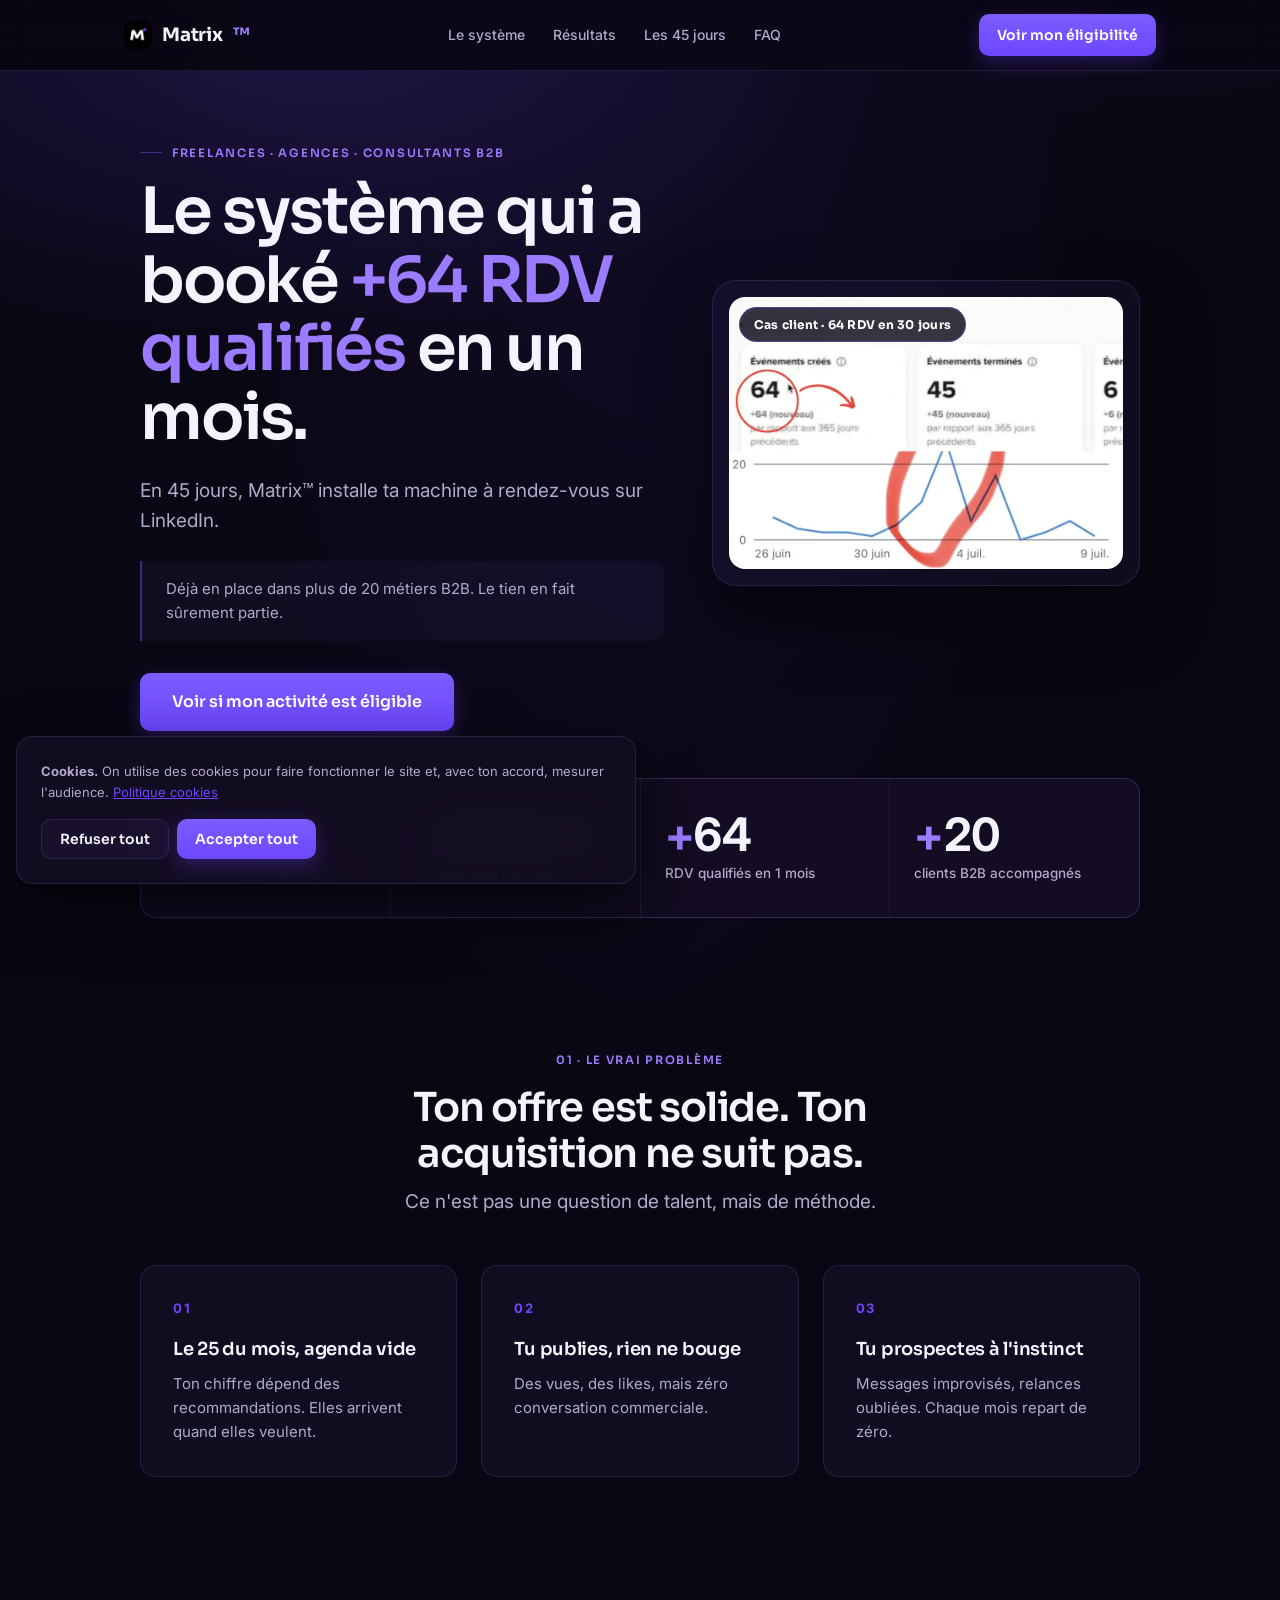
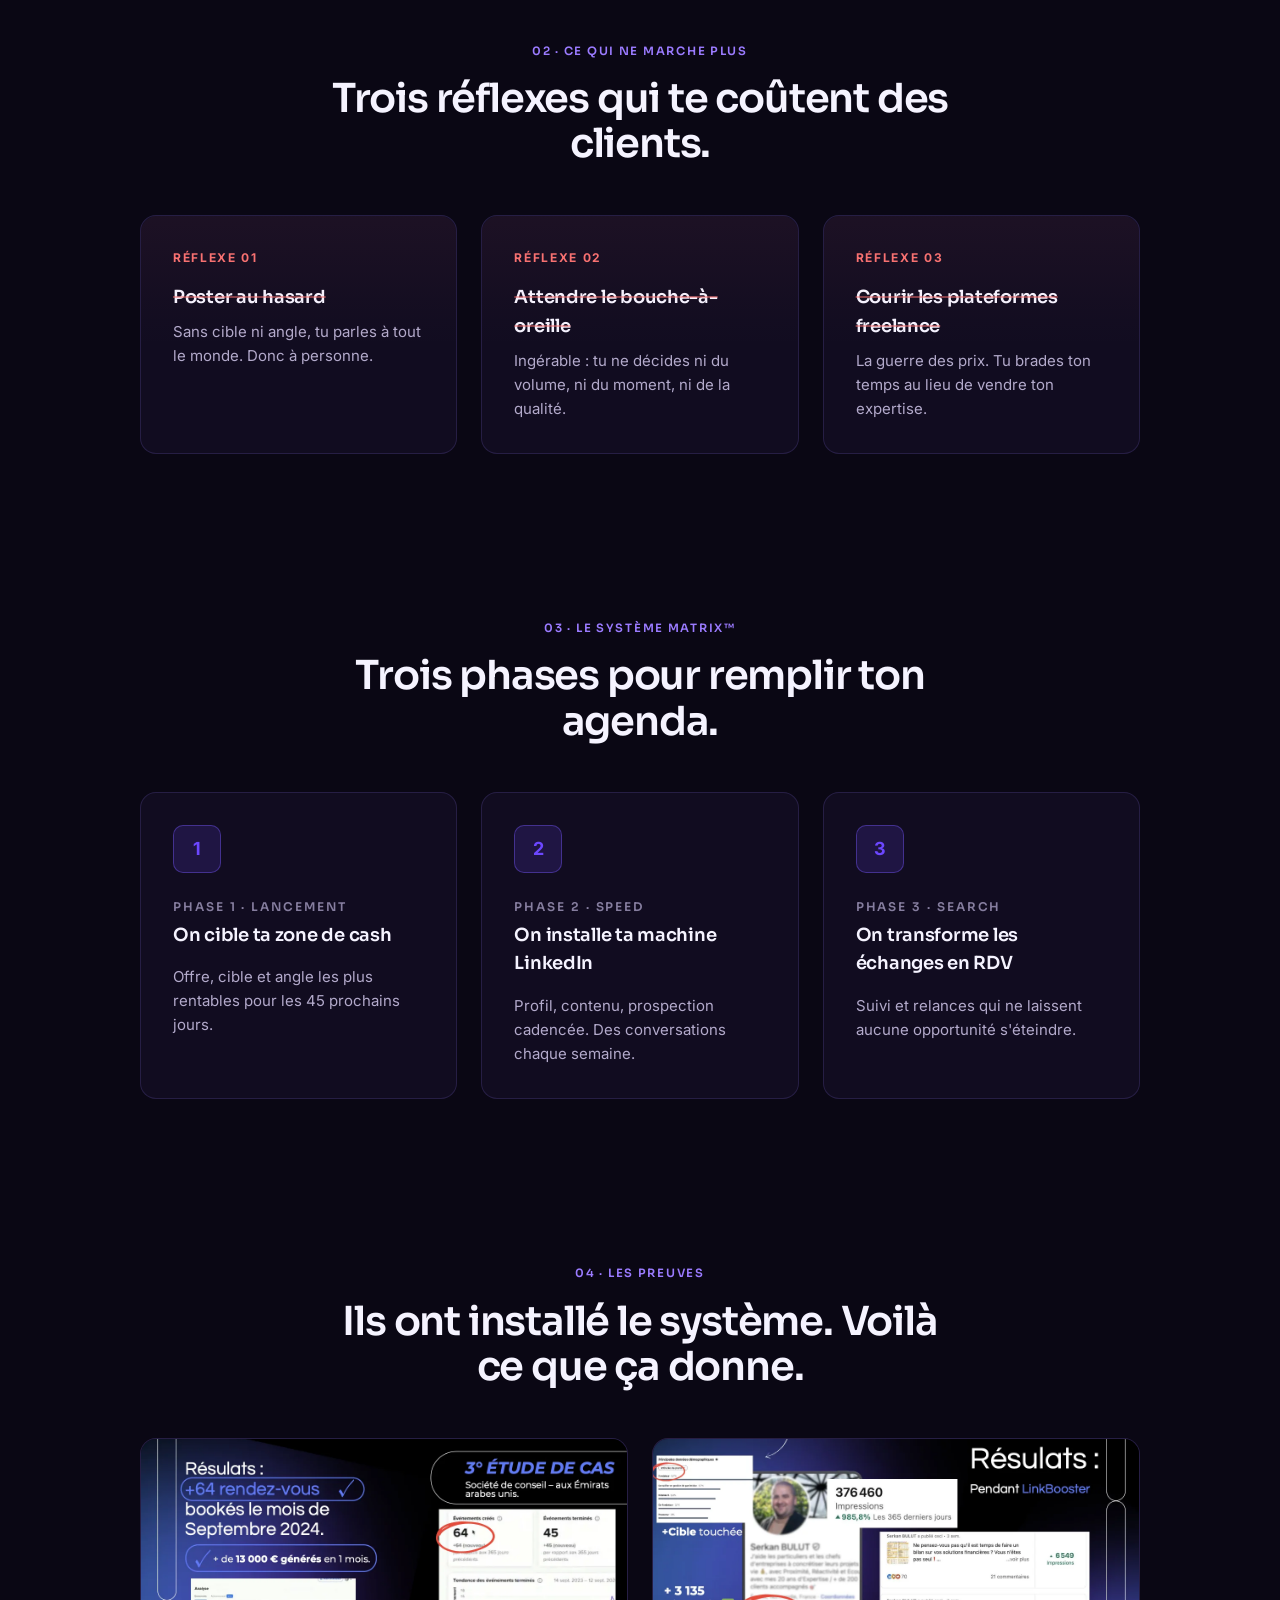
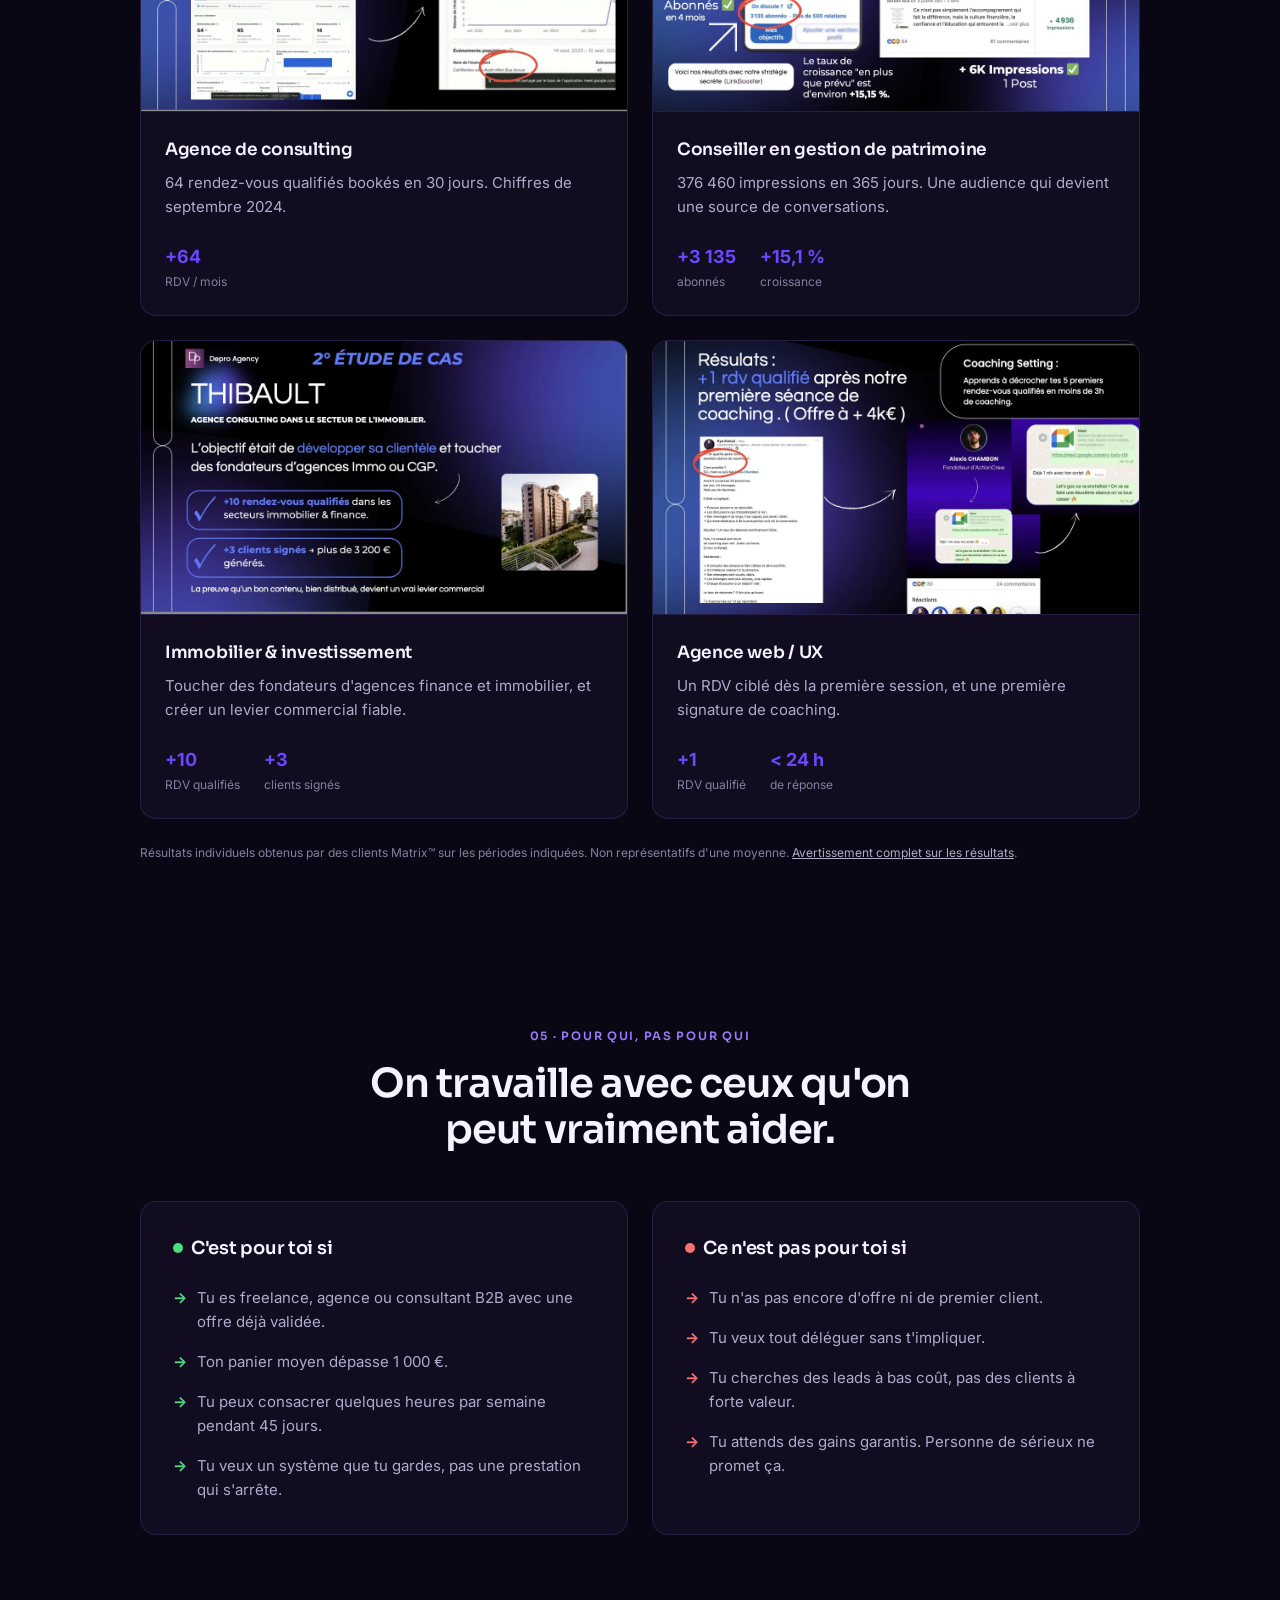
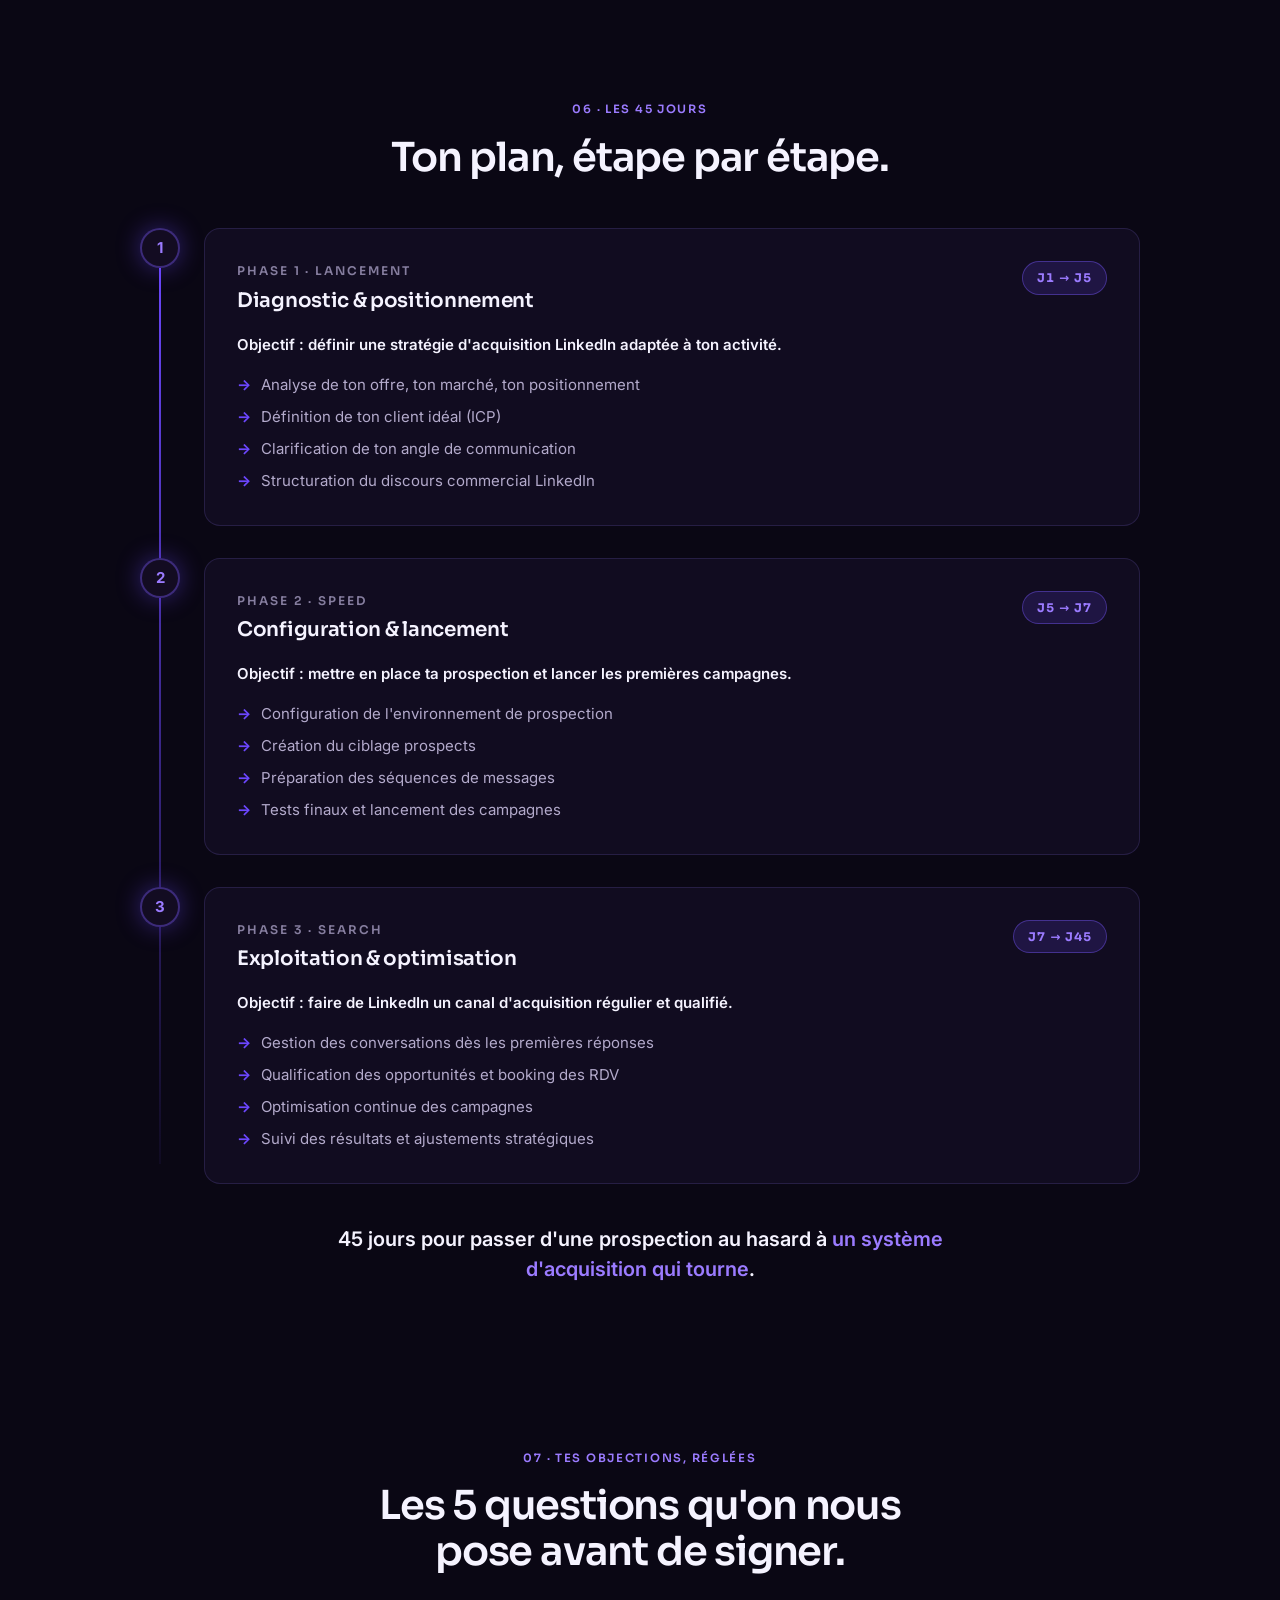
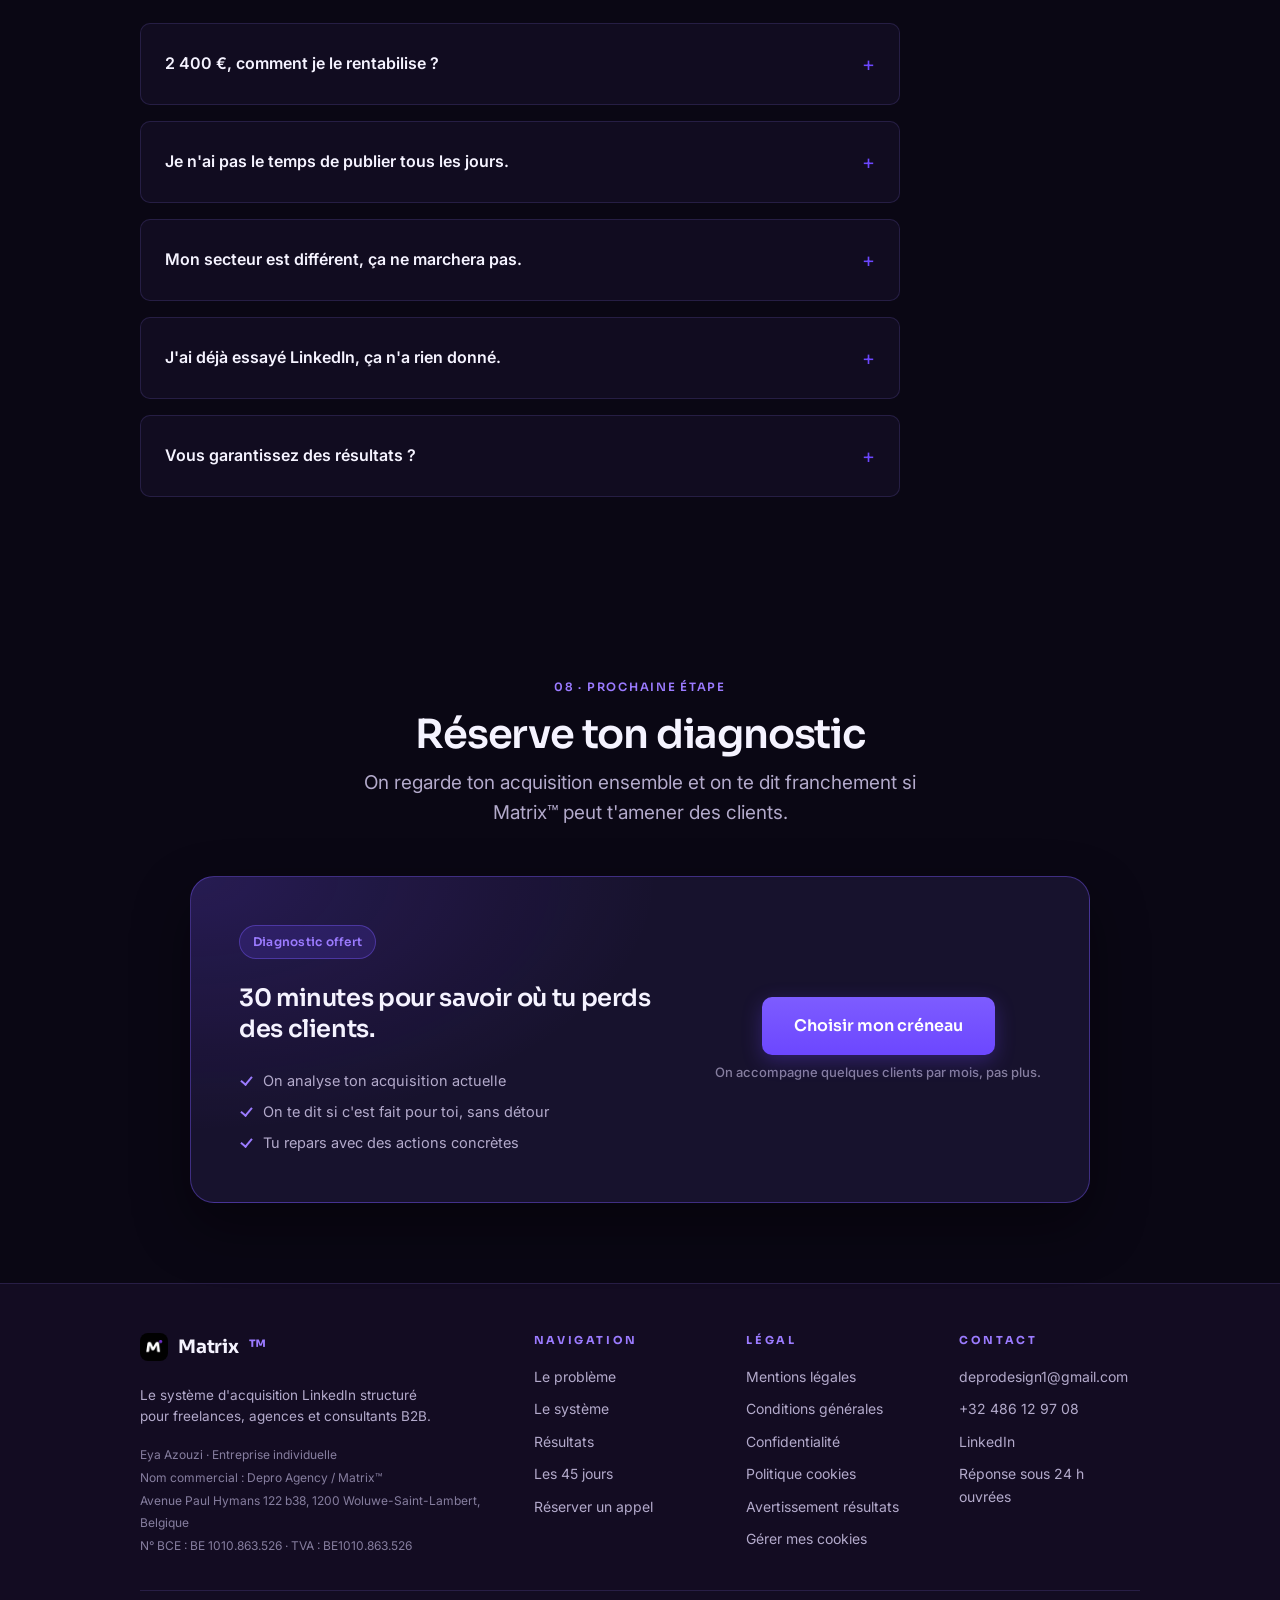
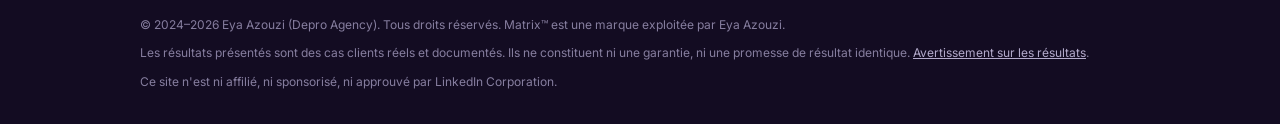
==== index.html @ 46d299d0 "Copy orientee prospect : moins de texte, ton humain, chiffres KPI agrandis - Nav : "Deroule" -> "Les" ====
<!DOCTYPE html>
<html lang="fr">
<head>
  <meta charset="UTF-8">
  <meta name="viewport" content="width=device-width, initial-scale=1.0">
  <title>Matrix™ | +64 RDV qualifiés en 1 mois via LinkedIn</title>
  <meta name="description" content="Matrix™ : le système d'acquisition LinkedIn pour freelances, agences et consultants B2B. 45 jours pour transformer ton expertise en RDV qualifiés, sans dépendre du bouche-à-oreille.">
  <meta name="robots" content="index, follow">
  <meta name="theme-color" content="#0a0714">
  <link rel="canonical" href="https://matrix-tm.vercel.app/">
  <link rel="icon" type="image/png" sizes="32x32" href="/assets/img/favicon-32.png">
  <link rel="icon" type="image/png" sizes="512x512" href="/assets/img/favicon-512.png">
  <link rel="apple-touch-icon" href="/assets/img/apple-touch-icon.png">
  <link rel="preconnect" href="https://fonts.googleapis.com">
  <link rel="preconnect" href="https://fonts.gstatic.com" crossorigin>
  <link rel="preload" as="style" href="https://fonts.googleapis.com/css2?family=Sora:wght@500;600;700&family=Inter:wght@400;500;600&display=swap">
  <link rel="stylesheet" href="https://fonts.googleapis.com/css2?family=Sora:wght@500;600;700&family=Inter:wght@400;500;600&display=swap" media="print" onload="this.media='all'">
  <noscript><link rel="stylesheet" href="https://fonts.googleapis.com/css2?family=Sora:wght@500;600;700&family=Inter:wght@400;500;600&display=swap"></noscript>
  <link rel="preconnect" href="https://app.iclosed.io" crossorigin>
  <link rel="preload" as="image" href="/assets/img/riseup.webp" fetchpriority="high">
  <!-- Open Graph -->
  <meta property="og:type" content="website">
  <meta property="og:site_name" content="Matrix™">
  <meta property="og:locale" content="fr_FR">
  <meta property="og:title" content="Matrix™ | +64 RDV qualifiés en 1 mois via LinkedIn">
  <meta property="og:description" content="Le système d'acquisition LinkedIn structuré pour freelances, agences et consultants B2B. 45 jours.">
  <meta property="og:url" content="https://matrix-tm.vercel.app/">
  <meta property="og:image" content="https://matrix-tm.vercel.app/assets/img/og-image.png">
  <meta property="og:image:width" content="1200">
  <meta property="og:image:height" content="630">
  <meta name="twitter:card" content="summary_large_image">
  <meta name="twitter:title" content="Matrix™ | +64 RDV qualifiés en 1 mois via LinkedIn">
  <meta name="twitter:description" content="Le système d'acquisition LinkedIn structuré pour freelances, agences et consultants B2B.">
  <meta name="twitter:image" content="https://matrix-tm.vercel.app/assets/img/og-image.png">
  <script type="application/ld+json">
  {
    "@context": "https://schema.org",
    "@type": "ProfessionalService",
    "name": "Matrix™",
    "description": "Système d'acquisition LinkedIn structuré pour freelances, agences et consultants B2B.",
    "url": "https://matrix-tm.vercel.app/",
    "email": "deprodesign1@gmail.com",
    "telephone": "+32486129708",
    "founder": { "@type": "Person", "name": "Eya Azouzi" },
    "address": {
      "@type": "PostalAddress",
      "streetAddress": "Avenue Paul Hymans 122 b38",
      "postalCode": "1200",
      "addressLocality": "Woluwe-Saint-Lambert",
      "addressCountry": "BE"
    },
    "vatID": "BE1010.863.526",
    "areaServed": "Europe",
    "sameAs": ["https://www.linkedin.com/in/dpagency-be/"]
  }
  </script>
  <link rel="stylesheet" href="/assets/css/main.css?v=5">
</head>
<body>
  <a class="skip-link" href="#main">Aller au contenu</a>

  <header class="site-header">
    <div class="header-inner">
      <a class="brand" href="#" aria-label="Matrix, retour en haut">
        <img src="/assets/img/matrix-logo.webp" alt="" width="26" height="26" decoding="async">
        Matrix<span>™</span>
      </a>
      <nav class="header-nav" aria-label="Navigation principale">
        <a href="#systeme">Le système</a>
        <a href="#preuves">Résultats</a>
        <a href="#timeline">Les 45 jours</a>
        <a href="#faq">FAQ</a>
      </nav>
      <div class="header-actions">
        <a class="btn btn-primary btn-sm header-cta js-book" href="https://app.iclosed.io/e/matrix/matrix" rel="noopener">Voir mon éligibilité</a>
        <button class="nav-toggle" id="nav-toggle" aria-label="Ouvrir le menu" aria-expanded="false" aria-controls="mobile-nav">
          <span></span><span></span><span></span>
        </button>
      </div>
    </div>
    <div class="scroll-progress"><span id="scroll-progress"></span></div>
    <nav class="mobile-nav" id="mobile-nav" aria-label="Navigation mobile">
      <a href="#systeme">Le système</a>
      <a href="#preuves">Résultats</a>
      <a href="#timeline">Les 45 jours</a>
      <a href="#faq">FAQ</a>
      <a class="btn btn-primary js-book" href="https://app.iclosed.io/e/matrix/matrix" rel="noopener">Voir si mon activité est éligible</a>
    </nav>
  </header>

  <main id="main">

    <!-- HERO -->
    <section class="hero" aria-label="Présentation">
      <div class="container">
        <div class="hero-grid">
          <div class="hero-copy">
            <span class="eyebrow">Freelances · Agences · Consultants B2B</span>
            <h1>Le système qui a booké <em>+64 RDV qualifiés</em> en un mois.</h1>
            <p class="lead">En 45 jours, Matrix™ installe ta machine à rendez-vous sur LinkedIn.</p>
            <p class="sub-promise">Déjà en place dans plus de 20 métiers B2B. Le tien en fait sûrement partie.</p>
            <div class="hero-cta-row">
              <a class="btn btn-primary btn-lg js-book" href="https://app.iclosed.io/e/matrix/matrix" rel="noopener">Voir si mon activité est éligible</a>
            </div>
          </div>
          <div class="hero-visual reveal">
            <span class="hero-visual-badge">Cas client · 64 RDV en 30 jours</span>
            <img src="/assets/img/riseup.webp" alt="Tableau de bord : 64 rendez-vous créés sur un mois" width="932" height="644" fetchpriority="high" decoding="async">
          </div>
        </div>

        <div class="kpi-bar reveal" aria-label="Chiffres clés">
          <div class="kpi"><strong><span class="plus">+</span><span class="count" data-target="3">0</span> ans</strong><span>d'expertise en acquisition B2B</span></div>
          <div class="kpi"><strong><span class="plus">+</span><span class="count" data-target="380">0</span>k €</strong><span>générés pour nos clients</span></div>
          <div class="kpi"><strong><span class="plus">+</span><span class="count" data-target="64">0</span></strong><span>RDV qualifiés en 1 mois</span></div>
          <div class="kpi"><strong><span class="plus">+</span><span class="count" data-target="20">0</span></strong><span>clients B2B accompagnés</span></div>
        </div>

      </div>
    </section>

    <!-- 01 · DOULEUR -->
    <section id="probleme" aria-label="Le problème">
      <div class="container">
        <div class="section-head reveal">
          <span class="eyebrow">01 · Le vrai problème</span>
          <h2>Ton offre est solide. Ton acquisition ne suit pas.</h2>
          <p class="lead">Ce n'est pas une question de talent, mais de méthode.</p>
        </div>
        <div class="pain-grid">
          <article class="card reveal">
            <span class="pain-num">01</span>
            <h3>Le 25 du mois, agenda vide</h3>
            <p>Ton chiffre dépend des recommandations. Elles arrivent quand elles veulent.</p>
          </article>
          <article class="card reveal">
            <span class="pain-num">02</span>
            <h3>Tu publies, rien ne bouge</h3>
            <p>Des vues, des likes, mais zéro conversation commerciale.</p>
          </article>
          <article class="card reveal">
            <span class="pain-num">03</span>
            <h3>Tu prospectes à l'instinct</h3>
            <p>Messages improvisés, relances oubliées. Chaque mois repart de zéro.</p>
          </article>
        </div>
      </div>
    </section>

    <!-- 02 · CE QUI NE MARCHE PLUS -->
    <section id="ancien-monde" aria-label="Ce qui ne marche plus">
      <div class="container">
        <div class="section-head reveal">
          <span class="eyebrow">02 · Ce qui ne marche plus</span>
          <h2>Trois réflexes qui te coûtent des clients.</h2>
        </div>
        <div class="oldway-grid">
          <article class="card oldway reveal">
            <span class="oldway-tag">Réflexe 01</span>
            <h3>Poster au hasard</h3>
            <p>Sans cible ni angle, tu parles à tout le monde. Donc à personne.</p>
          </article>
          <article class="card oldway reveal">
            <span class="oldway-tag">Réflexe 02</span>
            <h3>Attendre le bouche-à-oreille</h3>
            <p>Ingérable : tu ne décides ni du volume, ni du moment, ni de la qualité.</p>
          </article>
          <article class="card oldway reveal">
            <span class="oldway-tag">Réflexe 03</span>
            <h3>Courir les plateformes freelance</h3>
            <p>La guerre des prix. Tu brades ton temps au lieu de vendre ton expertise.</p>
          </article>
        </div>
      </div>
    </section>

    <!-- 03 · LE SYSTÈME (3 PHASES) -->
    <section id="systeme" aria-label="Le système Matrix">
      <div class="container">
        <div class="section-head reveal">
          <span class="eyebrow">03 · Le système Matrix™</span>
          <h2>Trois phases pour remplir ton agenda.</h2>
        </div>
        <div class="phase-grid">
          <article class="card reveal">
            <div class="phase-letter" aria-hidden="true">1</div>
            <span class="phase-tag">Phase 1 · Lancement</span>
            <h3>On cible ta zone de cash</h3>
            <p>Offre, cible et angle les plus rentables pour les 45 prochains jours.</p>
          </article>
          <article class="card reveal">
            <div class="phase-letter" aria-hidden="true">2</div>
            <span class="phase-tag">Phase 2 · Speed</span>
            <h3>On installe ta machine LinkedIn</h3>
            <p>Profil, contenu, prospection cadencée. Des conversations chaque semaine.</p>
          </article>
          <article class="card reveal">
            <div class="phase-letter" aria-hidden="true">3</div>
            <span class="phase-tag">Phase 3 · Search</span>
            <h3>On transforme les échanges en RDV</h3>
            <p>Suivi et relances qui ne laissent aucune opportunité s'éteindre.</p>
          </article>
        </div>
      </div>
    </section>

    <!-- 04 · PREUVES -->
    <section id="preuves" aria-label="Résultats clients">
      <div class="container">
        <div class="section-head reveal">
          <span class="eyebrow">04 · Les preuves</span>
          <h2>Ils ont installé le système. Voilà ce que ça donne.</h2>
        </div>
        <div class="proof-grid">
          <article class="card proof-card reveal">
            <img src="/assets/img/case-64rdv.webp" alt="Capture : 64 rendez-vous qualifiés bookés en 30 jours" width="1150" height="654" loading="lazy" decoding="async">
            <div class="proof-body">
              <h3>Agence de consulting</h3>
              <p>64 rendez-vous qualifiés bookés en 30 jours. Chiffres de septembre 2024.</p>
              <div class="proof-metrics">
                <div><strong>+64</strong><span>RDV / mois</span></div>
              </div>
            </div>
          </article>
          <article class="card proof-card reveal">
            <img src="/assets/img/case-serkan.webp" alt="Capture : 376 460 impressions LinkedIn en 365 jours" width="1150" height="640" loading="lazy" decoding="async">
            <div class="proof-body">
              <h3>Conseiller en gestion de patrimoine</h3>
              <p>376 460 impressions en 365 jours. Une audience qui devient une source de conversations.</p>
              <div class="proof-metrics">
                <div><strong>+3 135</strong><span>abonnés</span></div>
                <div><strong>+15,1 %</strong><span>croissance</span></div>
              </div>
            </div>
          </article>
          <article class="card proof-card reveal">
            <img src="/assets/img/case-thibault.webp" alt="Capture : 10 RDV qualifiés, 3 clients signés" width="1150" height="650" loading="lazy" decoding="async">
            <div class="proof-body">
              <h3>Immobilier &amp; investissement</h3>
              <p>Toucher des fondateurs d'agences finance et immobilier, et créer un levier commercial fiable.</p>
              <div class="proof-metrics">
                <div><strong>+10</strong><span>RDV qualifiés</span></div>
                <div><strong>+3</strong><span>clients signés</span></div>
              </div>
            </div>
          </article>
          <article class="card proof-card reveal">
            <img src="/assets/img/case-coaching-setting.webp" alt="Capture : premier rendez-vous ciblé après la première session" width="1150" height="642" loading="lazy" decoding="async">
            <div class="proof-body">
              <h3>Agence web / UX</h3>
              <p>Un RDV ciblé dès la première session, et une première signature de coaching.</p>
              <div class="proof-metrics">
                <div><strong>+1</strong><span>RDV qualifié</span></div>
                <div><strong>&lt; 24 h</strong><span>de réponse</span></div>
              </div>
            </div>
          </article>
        </div>
        <p class="proof-disclaimer">Résultats individuels obtenus par des clients Matrix™ sur les périodes indiquées. Non représentatifs d'une moyenne. <a href="/legal/avertissement-resultats">Avertissement complet sur les résultats</a>.</p>
      </div>
    </section>

    <!-- 05 · ICP -->
    <section id="pour-qui" aria-label="Pour qui">
      <div class="container">
        <div class="section-head reveal">
          <span class="eyebrow">05 · Pour qui, pas pour qui</span>
          <h2>On travaille avec ceux qu'on peut vraiment aider.</h2>
        </div>
        <div class="icp-grid">
          <div class="card icp-col icp-yes reveal">
            <h3><span class="icp-dot" aria-hidden="true"></span>C'est pour toi si</h3>
            <ul>
              <li>Tu es freelance, agence ou consultant B2B avec une offre déjà validée.</li>
              <li>Ton panier moyen dépasse 1 000 €.</li>
              <li>Tu peux consacrer quelques heures par semaine pendant 45 jours.</li>
              <li>Tu veux un système que tu gardes, pas une prestation qui s'arrête.</li>
            </ul>
          </div>
          <div class="card icp-col icp-no reveal">
            <h3><span class="icp-dot" aria-hidden="true"></span>Ce n'est pas pour toi si</h3>
            <ul>
              <li>Tu n'as pas encore d'offre ni de premier client.</li>
              <li>Tu veux tout déléguer sans t'impliquer.</li>
              <li>Tu cherches des leads à bas coût, pas des clients à forte valeur.</li>
              <li>Tu attends des gains garantis. Personne de sérieux ne promet ça.</li>
            </ul>
          </div>
        </div>
      </div>
    </section>

    <!-- 06 · TIMELINE 45J -->
    <section id="timeline" aria-label="Déroulé des 45 jours">
      <div class="container">
        <div class="section-head reveal">
          <span class="eyebrow">06 · Les 45 jours</span>
          <h2>Ton plan, étape par étape.</h2>
        </div>
        <ol class="timeline">
          <li class="tl-item reveal">
            <div class="tl-node" aria-hidden="true">1</div>
            <div class="card">
              <div class="tl-head">
                <div>
                  <span class="phase-tag">Phase 1 · Lancement</span>
                  <h3>Diagnostic &amp; positionnement</h3>
                </div>
                <span class="tl-badge">J1 → J5</span>
              </div>
              <p class="tl-obj">Objectif : définir une stratégie d'acquisition LinkedIn adaptée à ton activité.</p>
              <ul class="tl-list">
                <li>Analyse de ton offre, ton marché, ton positionnement</li>
                <li>Définition de ton client idéal (ICP)</li>
                <li>Clarification de ton angle de communication</li>
                <li>Structuration du discours commercial LinkedIn</li>
              </ul>
            </div>
          </li>
          <li class="tl-item reveal">
            <div class="tl-node" aria-hidden="true">2</div>
            <div class="card">
              <div class="tl-head">
                <div>
                  <span class="phase-tag">Phase 2 · Speed</span>
                  <h3>Configuration &amp; lancement</h3>
                </div>
                <span class="tl-badge">J5 → J7</span>
              </div>
              <p class="tl-obj">Objectif : mettre en place ta prospection et lancer les premières campagnes.</p>
              <ul class="tl-list">
                <li>Configuration de l'environnement de prospection</li>
                <li>Création du ciblage prospects</li>
                <li>Préparation des séquences de messages</li>
                <li>Tests finaux et lancement des campagnes</li>
              </ul>
            </div>
          </li>
          <li class="tl-item reveal">
            <div class="tl-node" aria-hidden="true">3</div>
            <div class="card">
              <div class="tl-head">
                <div>
                  <span class="phase-tag">Phase 3 · Search</span>
                  <h3>Exploitation &amp; optimisation</h3>
                </div>
                <span class="tl-badge">J7 → J45</span>
              </div>
              <p class="tl-obj">Objectif : faire de LinkedIn un canal d'acquisition régulier et qualifié.</p>
              <ul class="tl-list">
                <li>Gestion des conversations dès les premières réponses</li>
                <li>Qualification des opportunités et booking des RDV</li>
                <li>Optimisation continue des campagnes</li>
                <li>Suivi des résultats et ajustements stratégiques</li>
              </ul>
            </div>
          </li>
        </ol>
        <p class="timeline-closing reveal">45 jours pour passer d'une prospection au hasard à <em>un système d'acquisition qui tourne</em>.</p>
      </div>
    </section>

    <!-- 07 · FAQ -->
    <section id="faq" aria-label="Questions fréquentes">
      <div class="container">
        <div class="section-head reveal">
          <span class="eyebrow">07 · Tes objections, réglées</span>
          <h2>Les 5 questions qu'on nous pose avant de signer.</h2>
        </div>
        <div class="faq reveal">
          <details>
            <summary>2 400 €, comment je le rentabilise ?</summary>
            <p class="faq-a">Avec un panier moyen au-dessus de 1 000 €, un seul client signé rembourse déjà le programme. On fait le calcul avec tes chiffres pendant l'appel.</p>
          </details>
          <details>
            <summary>Je n'ai pas le temps de publier tous les jours.</summary>
            <p class="faq-a">Personne ne te le demande. Matrix™ tient sur une cadence réaliste de quelques heures par semaine, pensée pour un indépendant qui a déjà des clients à livrer.</p>
          </details>
          <details>
            <summary>Mon secteur est différent, ça ne marchera pas.</summary>
            <p class="faq-a">Consulting, patrimoine, immobilier, web, coaching : 20+ activités B2B différentes. Ce qui compte, ce n'est pas ton secteur, mais une offre validée et un client avec du budget.</p>
          </details>
          <details>
            <summary>J'ai déjà essayé LinkedIn, ça n'a rien donné.</summary>
            <p class="faq-a">Publier sans système, c'est la norme, et c'est ce qui ne marche pas. Ici : une cible définie, un angle précis, une cadence de prospection et un suivi des conversations. Pas des posts isolés.</p>
          </details>
          <details>
            <summary>Vous garantissez des résultats ?</summary>
            <p class="faq-a">Non, et méfie-toi de ceux qui le font. On te montre des cas réels et documentés, on filtre à l'entrée, et tout est encadré par nos <a href="/legal/conditions-generales">conditions générales</a>.</p>
          </details>
        </div>
      </div>
    </section>

    <!-- 08 · RÉSERVATION -->
    <section id="reserver" aria-label="Réserver un appel">
      <div class="container">
        <div class="section-head section-head-center reveal">
          <span class="eyebrow eyebrow-center">08 · Prochaine étape</span>
          <h2>Réserve ton diagnostic</h2>
          <p class="lead">On regarde ton acquisition ensemble et on te dit franchement si Matrix™ peut t'amener des clients.</p>
        </div>
        <div class="book-card reveal">
          <div class="book-card-main">
            <span class="book-card-badge">Diagnostic offert</span>
            <h3 class="book-card-title">30 minutes pour savoir où tu perds des clients.</h3>
            <ul class="book-card-points">
              <li>On analyse ton acquisition actuelle</li>
              <li>On te dit si c'est fait pour toi, sans détour</li>
              <li>Tu repars avec des actions concrètes</li>
            </ul>
          </div>
          <div class="book-card-action">
            <a class="btn btn-primary btn-lg js-book" href="https://app.iclosed.io/e/matrix/matrix" rel="noopener">Choisir mon créneau</a>
            <p class="book-note">On accompagne quelques clients par mois, pas plus.</p>
          </div>
        </div>
      </div>
    </section>
  </main>

  <!-- MODALE DE RÉSERVATION -->
  <div class="book-modal" id="book-modal" role="dialog" aria-modal="true" aria-label="Réserver un appel stratégique" hidden>
    <div class="book-modal-backdrop" data-book-close></div>
    <div class="book-modal-card">
      <div class="book-modal-head">
        <span class="book-modal-title">Réserve ton appel stratégique</span>
        <button class="book-modal-close" id="book-modal-close" aria-label="Fermer">&times;</button>
      </div>
      <div class="book-modal-frame">
        <iframe title="Réserver un appel stratégique Matrix™" data-src="https://app.iclosed.io/e/matrix/matrix"></iframe>
      </div>
    </div>
  </div>

  <!-- STICKY CTA (mobile permanent + desktop après scroll) -->
  <div class="sticky-cta" id="sticky-cta">
    <div class="sticky-cta-inner">
      <p class="sticky-cta-text">Quelques places ce mois-ci</p>
      <a class="btn btn-primary js-book" href="https://app.iclosed.io/e/matrix/matrix" rel="noopener">Voir si mon activité est éligible</a>
    </div>
  </div>

  <!-- COOKIE BANNER -->
  <div class="cookie-banner" id="cookie-banner" role="dialog" aria-modal="false" aria-label="Gestion des cookies">
    <p><strong>Cookies.</strong> On utilise des cookies pour faire fonctionner le site et, avec ton accord, mesurer l'audience. <a href="/legal/politique-cookies">Politique cookies</a></p>
    <div class="cookie-actions">
      <button class="btn btn-ghost btn-sm" data-cookie="refused">Refuser tout</button>
      <button class="btn btn-primary btn-sm" data-cookie="accepted">Accepter tout</button>
    </div>
  </div>

  <!-- FOOTER -->
  <footer class="site-footer">
    <div class="container">
      <div class="footer-grid">
        <div>
          <a class="brand" href="#">
            <img src="/assets/img/matrix-logo.webp" alt="" width="26" height="26" loading="lazy" decoding="async">
            Matrix<span>™</span>
          </a>
          <p class="footer-tagline">Le système d'acquisition LinkedIn structuré pour freelances, agences et consultants B2B.</p>
          <p class="footer-legal-id">
            Eya Azouzi · Entreprise individuelle<br>
            Nom commercial : Depro Agency / Matrix™<br>
            Avenue Paul Hymans 122 b38, 1200 Woluwe-Saint-Lambert, Belgique<br>
            N° BCE : BE 1010.863.526 · TVA : BE1010.863.526
          </p>
        </div>
        <nav class="footer-col" aria-label="Navigation pied de page">
          <p class="footer-title">Navigation</p>
          <ul>
            <li><a href="#probleme">Le problème</a></li>
            <li><a href="#systeme">Le système</a></li>
            <li><a href="#preuves">Résultats</a></li>
            <li><a href="#timeline">Les 45 jours</a></li>
            <li><a href="#reserver">Réserver un appel</a></li>
          </ul>
        </nav>
        <nav class="footer-col" aria-label="Informations légales">
          <p class="footer-title">Légal</p>
          <ul>
            <li><a href="/legal/mentions-legales">Mentions légales</a></li>
            <li><a href="/legal/conditions-generales">Conditions générales</a></li>
            <li><a href="/legal/politique-de-confidentialite">Confidentialité</a></li>
            <li><a href="/legal/politique-cookies">Politique cookies</a></li>
            <li><a href="/legal/avertissement-resultats">Avertissement résultats</a></li>
            <li><button class="footer-cookie-btn" id="manage-cookies">Gérer mes cookies</button></li>
          </ul>
        </nav>
        <div class="footer-col">
          <p class="footer-title">Contact</p>
          <ul>
            <li><a href="mailto:deprodesign1@gmail.com">deprodesign1@gmail.com</a></li>
            <li><a href="tel:+32486129708">+32 486 12 97 08</a></li>
            <li><a href="https://www.linkedin.com/in/dpagency-be/" rel="noopener noreferrer" target="_blank">LinkedIn</a></li>
            <li>Réponse sous 24 h ouvrées</li>
          </ul>
        </div>
      </div>
      <div class="footer-bottom">
        <p>© 2024–<span id="footer-year">2026</span> Eya Azouzi (Depro Agency). Tous droits réservés. Matrix™ est une marque exploitée par Eya Azouzi.</p>
        <p>Les résultats présentés sont des cas clients réels et documentés. Ils ne constituent ni une garantie, ni une promesse de résultat identique. <a href="/legal/avertissement-resultats">Avertissement sur les résultats</a>.</p>
        <p>Ce site n'est ni affilié, ni sponsorisé, ni approuvé par LinkedIn Corporation.</p>
      </div>
    </div>
  </footer>

  <script src="/assets/js/main.js?v=5" defer></script>
</body>
</html>
---- assets/css/main.css ----
/* ============ DESIGN SYSTEM ============ */
:root {
  --bg: #0a0714;
  --bg-elev: #130c22;
  --accent: #6c47ff;
  --accent-2: #9b7bff;
  --accent-soft: rgba(108, 71, 255, 0.16);
  --accent-border: rgba(124, 90, 255, 0.4);
  --fg: #f5f3ff;
  --muted: #b3aacb;
  --faint: #867e9f;
  --glass: rgba(139, 109, 255, 0.055);
  --glass-strong: rgba(139, 109, 255, 0.11);
  --border: rgba(151, 125, 255, 0.16);
  --green: #4ade80;
  --red: #f87171;
  /* 8pt scale */
  --s1: 8px; --s2: 16px; --s3: 24px; --s4: 32px;
  --s5: 40px; --s6: 48px; --s8: 64px; --s10: 80px; --s12: 96px;
  --r-sm: 10px; --r-md: 16px; --r-lg: 24px;
  --font-display: "Sora", system-ui, -apple-system, "Segoe UI", sans-serif;
  --font-body: "Inter", system-ui, -apple-system, "Segoe UI", sans-serif;
  --maxw: 1080px;
}
* { box-sizing: border-box; margin: 0; padding: 0; }
html { scroll-behavior: smooth; }
body {
  background:
    radial-gradient(ellipse 70% 40% at 50% -10%, rgba(108, 71, 255, 0.12), transparent 60%),
    var(--bg);
  color: var(--fg);
  font-family: var(--font-body);
  font-size: 16px;
  line-height: 1.6;
  -webkit-font-smoothing: antialiased;
  overflow-x: hidden;
}
img { max-width: 100%; height: auto; display: block; }
a { color: inherit; }
::selection { background: var(--accent); color: #fff; }

/* ============ TYPO ============ */
h1 { font-size: clamp(34px, 5.4vw, 64px); line-height: 1.07; font-weight: 600; letter-spacing: -0.035em; color: var(--fg); }
h2 { font-size: clamp(26px, 3.6vw, 40px); line-height: 1.14; font-weight: 600; letter-spacing: -0.03em; color: var(--fg); }
h3 { font-size: 18px; font-weight: 600; letter-spacing: -0.015em; }
h1, h2, h3, .brand, .eyebrow, .phase-tag, .tl-badge { font-family: var(--font-display); }

/* Eyebrow unifié (hero + sections) — repère de progression cohérent */
.eyebrow {
  display: inline-flex; align-items: center; gap: 10px;
  font-size: 11.5px; font-weight: 600; letter-spacing: 0.15em; text-transform: uppercase;
  color: var(--accent-2);
  margin-bottom: var(--s2);
}
.eyebrow::before {
  content: ""; width: 22px; height: 1px; background: var(--accent-border); flex: none;
}
.eyebrow-center { justify-content: center; }
.eyebrow-center::before { display: none; }
.lead { color: var(--muted); font-size: clamp(16px, 2vw, 19px); line-height: 1.6; max-width: 600px; }
.lead strong { color: var(--fg); font-weight: 700; }

/* ============ LAYOUT ============ */
.container { max-width: var(--maxw); margin: 0 auto; padding: 0 var(--s3); }
@media (min-width: 768px) { .container { padding: 0 var(--s5); } }
section { padding: var(--s8) 0; }
@media (min-width: 768px) { section { padding: var(--s10) 0; } }
.section-head { max-width: 620px; margin: 0 auto var(--s6); text-align: center; }
.section-head .lead { margin: 10px auto 0; }
.section-head .eyebrow { justify-content: center; }
.section-head .eyebrow::before { display: none; }

/* ============ HEADER ============ */
.site-header {
  position: sticky; top: 0; z-index: 100;
  backdrop-filter: blur(16px);
  -webkit-backdrop-filter: blur(16px);
  background: rgba(10, 7, 20, 0.7);
  border-bottom: 1px solid var(--border);
}
.header-inner {
  max-width: var(--maxw); margin: 0 auto;
  padding: 14px var(--s3);
  display: flex; align-items: center; justify-content: space-between; gap: var(--s2);
}
.brand {
  font-weight: 700; font-size: 18.5px; letter-spacing: -0.01em; text-decoration: none;
  display: inline-flex; align-items: center; gap: 10px;
}
.brand img { width: 28px; height: 28px; border-radius: 8px; }
.brand span { color: var(--accent-2); }
.header-nav { display: none; align-items: center; gap: var(--s3); }
.header-nav a {
  position: relative;
  color: var(--muted); text-decoration: none; font-size: 14px; font-weight: 500;
  padding: 6px 2px;
  transition: color 0.2s ease;
}
.header-nav a::after {
  content: ""; position: absolute; left: 0; right: 0; bottom: 0;
  height: 1.5px; background: var(--accent-2);
  transform: scaleX(0); transform-origin: 0 50%;
  transition: transform 0.28s cubic-bezier(0.4, 0, 0.2, 1);
}
.header-nav a:hover { color: var(--fg); }
.header-nav a:hover::after { transform: scaleX(1); }
@media (min-width: 900px) { .header-nav { display: flex; } }
.header-actions { display: flex; align-items: center; gap: var(--s2); }

/* Hamburger (mobile) */
.nav-toggle {
  display: inline-flex; flex-direction: column; justify-content: center; gap: 5px;
  width: 42px; height: 42px; padding: 0 11px;
  background: var(--glass); border: 1px solid var(--border); border-radius: var(--r-sm);
  cursor: pointer;
}
.nav-toggle span {
  display: block; height: 2px; width: 100%; background: var(--fg); border-radius: 2px;
  transition: transform 0.25s ease, opacity 0.2s ease;
}
.nav-toggle[aria-expanded="true"] span:nth-child(1) { transform: translateY(7px) rotate(45deg); }
.nav-toggle[aria-expanded="true"] span:nth-child(2) { opacity: 0; }
.nav-toggle[aria-expanded="true"] span:nth-child(3) { transform: translateY(-7px) rotate(-45deg); }
@media (min-width: 900px) { .nav-toggle { display: none; } }
@media (max-width: 899px) { .header-actions .header-cta { display: none; } }

/* Panneau nav mobile */
.mobile-nav {
  display: flex; flex-direction: column; gap: 4px;
  padding: var(--s2) var(--s3) var(--s3);
  border-top: 1px solid var(--border);
  background: rgba(10, 7, 20, 0.96);
  backdrop-filter: blur(16px); -webkit-backdrop-filter: blur(16px);
  max-height: 0; overflow: hidden; opacity: 0;
  transition: max-height 0.3s ease, opacity 0.25s ease, padding 0.3s ease;
}
.mobile-nav.open { max-height: 340px; opacity: 1; }
.mobile-nav a:not(.btn) {
  color: var(--fg); text-decoration: none; font-family: var(--font-display); font-weight: 500;
  font-size: 16px; padding: 12px 8px; border-radius: var(--r-sm);
}
.mobile-nav a:not(.btn):hover { background: var(--glass-strong); }
.mobile-nav .btn { margin-top: var(--s1); width: 100%; }
@media (min-width: 900px) { .mobile-nav { display: none; } }

/* Barre de progression de lecture */
.scroll-progress { position: absolute; left: 0; right: 0; bottom: -1px; height: 2px; background: transparent; }
.scroll-progress span {
  display: block; height: 100%; width: 100%;
  transform: scaleX(0); transform-origin: 0 50%;
  background: linear-gradient(90deg, var(--accent), var(--accent-2));
  will-change: transform;
}

/* ============ BUTTONS ============ */
.btn {
  display: inline-flex; align-items: center; justify-content: center; gap: var(--s1);
  font-family: var(--font-display); font-weight: 600; font-size: 15px;
  padding: 13px 24px; border-radius: var(--r-sm);
  text-decoration: none; border: none; cursor: pointer;
  transition: transform 0.2s ease, box-shadow 0.2s ease, background 0.2s ease;
  will-change: transform;
}
.btn-primary {
  background: linear-gradient(180deg, #7d5cff, var(--accent));
  color: #fff;
  box-shadow: 0 6px 20px rgba(108, 71, 255, 0.3);
}
.btn-primary:hover { transform: translateY(-2px); box-shadow: 0 10px 28px rgba(108, 71, 255, 0.42); }
.btn-primary:active { transform: translateY(0); }
.btn-lg { padding: 16px 32px; font-size: 16px; }
.btn-sm { padding: 10px 18px; font-size: 14px; }
/* Libellé de bouton court en mobile, long à partir de 560px */
.btn .lbl-long { display: none; }
.btn .lbl-short { display: inline; }
@media (min-width: 560px) { .btn .lbl-long { display: inline; } .btn .lbl-short { display: none; } }
.btn-ghost {
  background: var(--glass); color: var(--fg);
  border: 1px solid var(--border);
}
.btn-ghost:hover { background: var(--glass-strong); }

/* ============ HERO ============ */
.hero { position: relative; padding: var(--s8) 0 var(--s6); overflow: hidden; }
.hero::before {
  content: ""; position: absolute; inset: -40% -20% auto;
  height: 130%;
  background:
    radial-gradient(ellipse 50% 40% at 28% 28%, rgba(108, 71, 255, 0.18), transparent 66%),
    radial-gradient(ellipse 38% 38% at 78% 12%, rgba(155, 123, 255, 0.1), transparent 62%);
  animation: hero-drift 22s ease-in-out infinite alternate;
  pointer-events: none;
}
@keyframes hero-drift {
  from { transform: translate3d(-3%, 0, 0) scale(1); }
  to   { transform: translate3d(3%, 4%, 0) scale(1.06); }
}
.hero-grid {
  position: relative;
  display: grid; gap: var(--s6); align-items: center;
}
@media (min-width: 900px) { .hero-grid { grid-template-columns: 1.1fr 0.9fr; } }
.hero h1 em {
  font-style: normal;
  color: var(--accent-2);
}
.hero .lead { margin-top: var(--s3); }
.sub-promise {
  margin-top: var(--s3);
  font-size: 15px; color: var(--muted); line-height: 1.6;
  max-width: 560px;
  padding: var(--s2) var(--s3);
  border-left: 2px solid var(--accent-border);
  background: var(--glass);
  border-radius: 0 var(--r-sm) var(--r-sm) 0;
}
.sub-promise em { font-style: normal; color: var(--accent-2); font-weight: 700; }
.hero-cta-row { margin-top: var(--s4); display: flex; flex-direction: column; align-items: flex-start; gap: var(--s2); }
.book-note { font-size: 13px; color: var(--faint); font-weight: 500; }
.hero-visual {
  position: relative;
  border: 1px solid var(--border);
  background: var(--glass);
  backdrop-filter: blur(12px);
  -webkit-backdrop-filter: blur(12px);
  border-radius: var(--r-lg);
  padding: var(--s2);
  box-shadow: 0 32px 64px rgba(0, 0, 0, 0.5);
}
.hero-visual img { border-radius: var(--r-md); }
.hero-visual-badge {
  position: absolute; top: calc(var(--s2) + 10px); left: calc(var(--s2) + 10px); z-index: 2;
  font-family: var(--font-display);
  font-size: 12px; font-weight: 700; letter-spacing: 0.02em;
  color: #fff; background: rgba(13, 8, 26, 0.82);
  border: 1px solid var(--accent-border); border-radius: 999px;
  padding: 7px 14px;
  backdrop-filter: blur(8px); -webkit-backdrop-filter: blur(8px);
}

/* ============ KPI BAR ============ */
.kpi-bar {
  margin-top: var(--s6);
  display: grid; grid-template-columns: repeat(2, 1fr); gap: 1px;
  background: var(--border);
  border: 1px solid var(--border); border-radius: var(--r-md);
  overflow: hidden;
}
@media (min-width: 768px) { .kpi-bar { grid-template-columns: repeat(4, 1fr); } }
.kpi {
  background: var(--bg-elev);
  padding: var(--s4) var(--s3);
  display: flex; flex-direction: column; gap: 6px;
}
.kpi strong {
  font-size: clamp(30px, 4.2vw, 46px); font-weight: 700; letter-spacing: -0.03em; line-height: 1;
  color: var(--fg);
  font-variant-numeric: tabular-nums;
  white-space: nowrap;
}
.kpi strong .plus { color: var(--accent-2); }
.kpi > span { font-size: 13.5px; color: var(--muted); font-weight: 500; }

/* ============ GLASS CARD ============ */
.card {
  background: var(--glass);
  border: 1px solid var(--border);
  border-radius: var(--r-md);
  padding: var(--s4);
  transition: transform 0.3s cubic-bezier(0.4,0,0.2,1), border-color 0.3s ease, background 0.3s ease;
}
.card:hover {
  transform: translateY(-3px);
  border-color: var(--accent-border);
  background: var(--glass-strong);
}

/* ============ DOULEUR ============ */
.pain-grid { display: grid; gap: var(--s2); }
@media (min-width: 768px) { .pain-grid { grid-template-columns: repeat(3, 1fr); gap: var(--s3); } }
.pain-num {
  font-size: 13px; font-weight: 700; color: var(--accent);
  letter-spacing: 0.12em; margin-bottom: var(--s2); display: block;
}
.pain-grid p { color: var(--muted); font-size: 15px; margin-top: var(--s1); }

/* ============ PHASES ============ */
.phase-grid { display: grid; gap: var(--s3); }
@media (min-width: 900px) { .phase-grid { grid-template-columns: repeat(3, 1fr); } }
.phase-letter {
  width: 48px; height: 48px; border-radius: var(--r-sm);
  display: flex; align-items: center; justify-content: center;
  font-size: 18px; font-weight: 700;
  background: var(--accent-soft); color: var(--accent);
  border: 1px solid var(--accent-border);
  margin-bottom: var(--s3);
}
.phase-tag { font-size: 12px; font-weight: 600; letter-spacing: 0.16em; text-transform: uppercase; color: var(--faint); margin-bottom: 4px; display: block; }
.phase-grid p { color: var(--muted); font-size: 15px; margin-top: var(--s2); }

/* ============ PREUVES ============ */
.proof-grid { display: grid; gap: var(--s3); }
@media (min-width: 768px) { .proof-grid { grid-template-columns: repeat(2, 1fr); } }
.proof-card { padding: 0; overflow: hidden; display: flex; flex-direction: column; }
.proof-card img { width: 100%; aspect-ratio: 16 / 9; object-fit: cover; border-bottom: 1px solid var(--border); }
.proof-body { padding: var(--s3); display: flex; flex-direction: column; gap: var(--s1); flex: 1; }
.proof-body h3 { font-size: 17px; }
.proof-body p { color: var(--muted); font-size: 15px; }
.proof-metrics { display: flex; gap: var(--s3); margin-top: auto; padding-top: var(--s2); }
.proof-metrics div { display: flex; flex-direction: column; }
.proof-metrics strong { color: var(--accent); font-size: 18px; font-weight: 700; }
.proof-metrics span { font-size: 12px; color: var(--faint); }
.proof-disclaimer { margin-top: var(--s3); font-size: 12px; color: var(--faint); }
.proof-disclaimer a { color: var(--muted); }

/* ============ ICP ============ */
.icp-grid { display: grid; gap: var(--s3); }
@media (min-width: 768px) { .icp-grid { grid-template-columns: 1fr 1fr; } }
.icp-col h3 { margin-bottom: var(--s3); display: flex; align-items: center; gap: var(--s1); }
.icp-dot { width: 10px; height: 10px; border-radius: 50%; flex: none; }
.icp-yes .icp-dot { background: var(--green); }
.icp-no .icp-dot { background: var(--red); }
.icp-col ul { list-style: none; display: flex; flex-direction: column; gap: var(--s2); }
.icp-col li { padding-left: var(--s3); position: relative; color: var(--muted); font-size: 15px; }
.icp-yes li::before { content: "→"; position: absolute; left: 0; color: var(--green); font-weight: 700; }
.icp-no li::before { content: "→"; position: absolute; left: 0; color: var(--red); font-weight: 700; }

/* ============ TIMELINE / ROADMAP ============ */
.timeline { list-style: none; position: relative; display: flex; flex-direction: column; gap: var(--s4); }
.timeline::before {
  content: ""; position: absolute; left: 19px; top: 20px; bottom: 20px;
  width: 2px; background: linear-gradient(180deg, var(--accent), rgba(108, 71, 255, 0.06));
}
.tl-item { position: relative; padding-left: var(--s8); }
.tl-node {
  position: absolute; left: 0; top: 0;
  width: 40px; height: 40px; border-radius: 50%;
  display: flex; align-items: center; justify-content: center;
  font-weight: 700; font-size: 15px;
  background: var(--bg-elev); color: var(--accent-2);
  border: 2px solid var(--accent-border);
  box-shadow: 0 0 24px rgba(108, 71, 255, 0.4);
}
.tl-head { display: flex; justify-content: space-between; align-items: flex-start; gap: var(--s2); flex-wrap: wrap; }
.tl-head h3 { font-size: 20px; }
.tl-badge {
  font-size: 12px; font-weight: 700; letter-spacing: 0.08em;
  color: var(--accent-2); background: var(--accent-soft);
  border: 1px solid var(--accent-border); border-radius: 999px;
  padding: 6px 14px; white-space: nowrap;
  font-variant-numeric: tabular-nums;
}
.tl-obj { color: var(--fg); font-weight: 600; font-size: 15px; margin-top: var(--s2); }
.tl-list { list-style: none; margin-top: var(--s2); display: flex; flex-direction: column; gap: var(--s1); }
.tl-list li { position: relative; padding-left: var(--s3); color: var(--muted); font-size: 15px; }
.tl-list li::before { content: "→"; position: absolute; left: 0; color: var(--accent); font-weight: 700; }
.timeline-closing {
  margin: var(--s5) auto 0;
  font-size: clamp(17px, 2.2vw, 20px); font-weight: 600; line-height: 1.5;
  color: var(--fg); max-width: 620px; text-align: center;
}
.timeline-closing em { font-style: normal; color: var(--accent-2); }
@media (max-width: 560px) {
  .tl-item { padding-left: var(--s6); }
  .tl-node { width: 32px; height: 32px; font-size: 13px; }
  .timeline::before { left: 15px; }
}

/* ============ FAQ ============ */
.faq { max-width: 760px; }
.faq details {
  border: 1px solid var(--border); border-radius: var(--r-sm);
  background: var(--glass); margin-bottom: var(--s2);
  transition: border-color 0.2s;
}
.faq details[open] { border-color: var(--accent-border); }
.faq summary {
  cursor: pointer; padding: var(--s3);
  font-weight: 600; font-size: 16px;
  list-style: none; display: flex; justify-content: space-between; align-items: center; gap: var(--s2);
}
.faq summary::-webkit-details-marker { display: none; }
.faq summary::after { content: "+"; font-size: 20px; font-weight: 400; color: var(--accent); transition: transform 0.2s; flex: none; }
.faq details[open] summary::after { transform: rotate(45deg); }
.faq .faq-a { padding: 0 var(--s3) var(--s3); color: var(--muted); font-size: 15px; }

/* ============ WIDGET DE RÉSERVATION (custom) ============ */
.book-card {
  display: flex; flex-direction: column; gap: var(--s4);
  max-width: 900px; margin: 0 auto;
  border: 1px solid var(--accent-border);
  border-radius: var(--r-lg);
  padding: var(--s5);
  background:
    radial-gradient(ellipse 80% 120% at 0% 0%, rgba(108, 71, 255, 0.18), transparent 65%),
    var(--glass-strong);
  box-shadow: 0 24px 56px rgba(0, 0, 0, 0.4);
}
@media (min-width: 760px) {
  .book-card { flex-direction: row; align-items: center; justify-content: space-between; gap: var(--s6); padding: var(--s6); }
}
.book-card-badge {
  display: inline-block;
  font-family: var(--font-display); font-size: 12px; font-weight: 600; letter-spacing: 0.02em;
  color: var(--accent-2); background: var(--accent-soft);
  border: 1px solid var(--accent-border); border-radius: 999px; padding: 6px 13px;
  margin-bottom: var(--s3);
}
.book-card-title { font-size: clamp(19px, 2.4vw, 24px); font-weight: 600; line-height: 1.3; color: var(--fg); max-width: 460px; }
.book-card-points { list-style: none; display: flex; flex-wrap: wrap; gap: var(--s1) var(--s3); margin-top: var(--s3); }
.book-card-points li { position: relative; padding-left: 24px; color: var(--muted); font-size: 14.5px; }
.book-card-points li::before {
  content: ""; position: absolute; left: 4px; top: 5px;
  width: 5px; height: 9px; border-right: 2px solid var(--accent-2); border-bottom: 2px solid var(--accent-2);
  transform: rotate(40deg);
}
.book-card-action { display: flex; flex-direction: column; gap: var(--s1); flex: none; align-items: flex-start; }
@media (min-width: 760px) { .book-card-action { align-items: center; } }
.book-card-action .btn { white-space: nowrap; }

/* Modale de réservation (calendrier iClosed) */
.book-modal {
  position: fixed; inset: 0; z-index: 300;
  display: flex; align-items: center; justify-content: center;
  padding: var(--s2);
}
.book-modal[hidden] { display: none; }
.book-modal-backdrop {
  position: absolute; inset: 0;
  background: rgba(4, 2, 10, 0.72);
  backdrop-filter: blur(6px); -webkit-backdrop-filter: blur(6px);
  animation: modal-fade 0.2s ease;
}
.book-modal-card {
  position: relative; z-index: 1;
  width: 100%; max-width: 640px; max-height: 92vh;
  display: flex; flex-direction: column;
  background: var(--bg-elev);
  border: 1px solid var(--accent-border);
  border-radius: var(--r-lg); overflow: hidden;
  box-shadow: 0 40px 100px rgba(0, 0, 0, 0.6);
  animation: modal-pop 0.24s ease;
}
.book-modal-head {
  display: flex; align-items: center; justify-content: space-between; gap: var(--s2);
  padding: 14px var(--s3); border-bottom: 1px solid var(--border);
}
.book-modal-title { font-family: var(--font-display); font-size: 15px; font-weight: 600; color: var(--fg); }
.book-modal-close {
  width: 34px; height: 34px; flex: none;
  display: flex; align-items: center; justify-content: center;
  font-size: 22px; line-height: 1; color: var(--muted);
  background: var(--glass); border: 1px solid var(--border); border-radius: var(--r-sm);
  cursor: pointer; transition: color 0.2s, background 0.2s;
}
.book-modal-close:hover { color: var(--fg); background: var(--glass-strong); }
.book-modal-frame { flex: 1; min-height: 0; background: #fff; }
.book-modal-frame iframe { width: 100%; height: 76vh; max-height: 720px; min-height: 520px; border: none; display: block; }
@keyframes modal-fade { from { opacity: 0; } to { opacity: 1; } }
@keyframes modal-pop { from { opacity: 0; transform: translateY(12px) scale(0.98); } to { opacity: 1; transform: none; } }
body.no-scroll { overflow: hidden; }

/* ============ STICKY CTA (mobile permanent + desktop après scroll) ============ */
.sticky-cta {
  position: fixed; left: var(--s2); right: var(--s2); bottom: var(--s2); z-index: 90;
  transform: translateY(160%);
  transition: transform 0.35s ease, opacity 0.35s ease;
  opacity: 0;
  pointer-events: none;
}
.sticky-cta.visible { transform: translateY(0); opacity: 1; pointer-events: auto; }
.sticky-cta-inner {
  display: flex; align-items: center; gap: var(--s2);
  background: rgba(13, 8, 26, 0.9);
  backdrop-filter: blur(16px); -webkit-backdrop-filter: blur(16px);
  border: 1px solid var(--accent-border);
  border-radius: var(--r-md);
  padding: 10px 10px 10px var(--s3);
  box-shadow: 0 16px 48px rgba(0, 0, 0, 0.6);
}
.sticky-cta-text {
  display: none;
  font-family: var(--font-display); font-size: 13px; font-weight: 600; color: var(--muted);
}
.sticky-cta .btn { flex: 1; box-shadow: 0 8px 24px rgba(108, 71, 255, 0.4); }
/* Mobile : barre pleine largeur, permanente une fois passé le hero */
@media (max-width: 899px) {
  .sticky-cta-inner { padding: 0; background: none; border: none; box-shadow: none; backdrop-filter: none; -webkit-backdrop-filter: none; }
  .sticky-cta .btn { width: 100%; box-shadow: 0 12px 40px rgba(0, 0, 0, 0.6), 0 8px 28px rgba(108, 71, 255, 0.4); }
}
/* Desktop : pilule flottante en bas à droite, après le premier scroll */
@media (min-width: 900px) {
  .sticky-cta { left: auto; right: var(--s4); bottom: var(--s4); }
  .sticky-cta-text { display: block; }
  .sticky-cta .btn { flex: none; }
}

/* ============ FOOTER ============ */
.site-footer {
  border-top: 1px solid var(--border);
  padding: var(--s6) 0 var(--s4);
  background: var(--bg-elev);
}
.footer-grid { display: grid; gap: var(--s4); padding-bottom: var(--s4); border-bottom: 1px solid var(--border); }
@media (min-width: 768px) { .footer-grid { grid-template-columns: 2fr 1fr 1fr 1fr; } }
.footer-tagline { color: var(--muted); font-size: 13.5px; margin: var(--s2) 0; max-width: 300px; }
.footer-legal-id { color: var(--faint); font-size: 12px; line-height: 1.9; }
.footer-title { font-size: 11px; letter-spacing: 0.24em; text-transform: uppercase; color: var(--accent-2); margin-bottom: var(--s2); font-weight: 700; font-family: var(--font-display); }
.footer-col ul { list-style: none; display: flex; flex-direction: column; gap: 10px; }
.footer-col a, .footer-col li { color: var(--muted); font-size: 14px; text-decoration: none; }
.footer-col a { transition: color 0.2s; }
.footer-col a:hover { color: var(--fg); }
.footer-bottom { padding-top: var(--s3); display: flex; flex-direction: column; gap: var(--s1); }
.footer-bottom p { font-size: 12px; color: var(--faint); line-height: 1.7; }
.footer-bottom a { color: var(--muted); }
.footer-cookie-btn { background: none; border: none; cursor: pointer; color: var(--muted); font-size: 14px; padding: 0; text-align: left; font-family: var(--font-body); transition: color 0.2s; }
.footer-cookie-btn:hover { color: var(--fg); }

/* ============ COOKIE BANNER ============ */
.cookie-banner {
  position: fixed; bottom: var(--s2); left: var(--s2); right: var(--s2);
  max-width: 620px; z-index: 200;
  background: rgba(19, 13, 34, 0.96);
  backdrop-filter: blur(16px);
  -webkit-backdrop-filter: blur(16px);
  border: 1px solid var(--border); border-radius: var(--r-md);
  padding: var(--s3);
  display: none; flex-direction: column; gap: var(--s2);
  box-shadow: 0 24px 60px rgba(0, 0, 0, 0.7);
}
.cookie-banner.visible { display: flex; }
.cookie-banner p { font-size: 13px; color: var(--muted); }
.cookie-banner a { color: var(--accent); }
.cookie-actions { display: flex; gap: var(--s1); flex-wrap: wrap; }

/* ============ REVEAL ============ */
.reveal { opacity: 0; transform: translateY(24px); transition: opacity 0.6s ease, transform 0.6s ease; }
.reveal.in { opacity: 1; transform: translateY(0); }

/* ============ A11Y ============ */
.skip-link {
  position: absolute; left: -9999px; top: 0; z-index: 300;
  background: var(--accent); color: #fff; padding: var(--s1) var(--s2);
  border-radius: 0 0 var(--r-sm) 0; text-decoration: none; font-weight: 600;
}
.skip-link:focus { left: 0; }
a:focus-visible, button:focus-visible, summary:focus-visible {
  outline: 2px solid var(--accent); outline-offset: 3px; border-radius: 6px;
}
@media (prefers-reduced-motion: reduce) {
  html { scroll-behavior: auto; }
  *, *::before, *::after {
    animation-duration: 0.001ms !important;
    animation-iteration-count: 1 !important;
    transition-duration: 0.001ms !important;
  }
  .reveal { opacity: 1; transform: none; }
}

/* ============ CE QUI NE MARCHE PLUS ============ */
.oldway-grid { display: grid; gap: var(--s2); }
@media (min-width: 768px) { .oldway-grid { grid-template-columns: repeat(3, 1fr); gap: var(--s3); } }
.oldway { position: relative; opacity: 0.94; }
.oldway::after {
  content: ""; position: absolute; inset: 0; border-radius: var(--r-md);
  background: linear-gradient(180deg, rgba(248, 113, 113, 0.05), transparent 55%);
  pointer-events: none;
}
.oldway-tag {
  font-size: 12px; font-weight: 700; letter-spacing: 0.14em; text-transform: uppercase;
  color: var(--red); margin-bottom: var(--s2); display: block;
}
.oldway h3 { text-decoration: line-through; text-decoration-color: rgba(248, 113, 113, 0.5); text-decoration-thickness: 2px; }
.oldway p { color: var(--muted); font-size: 15px; margin-top: var(--s1); }
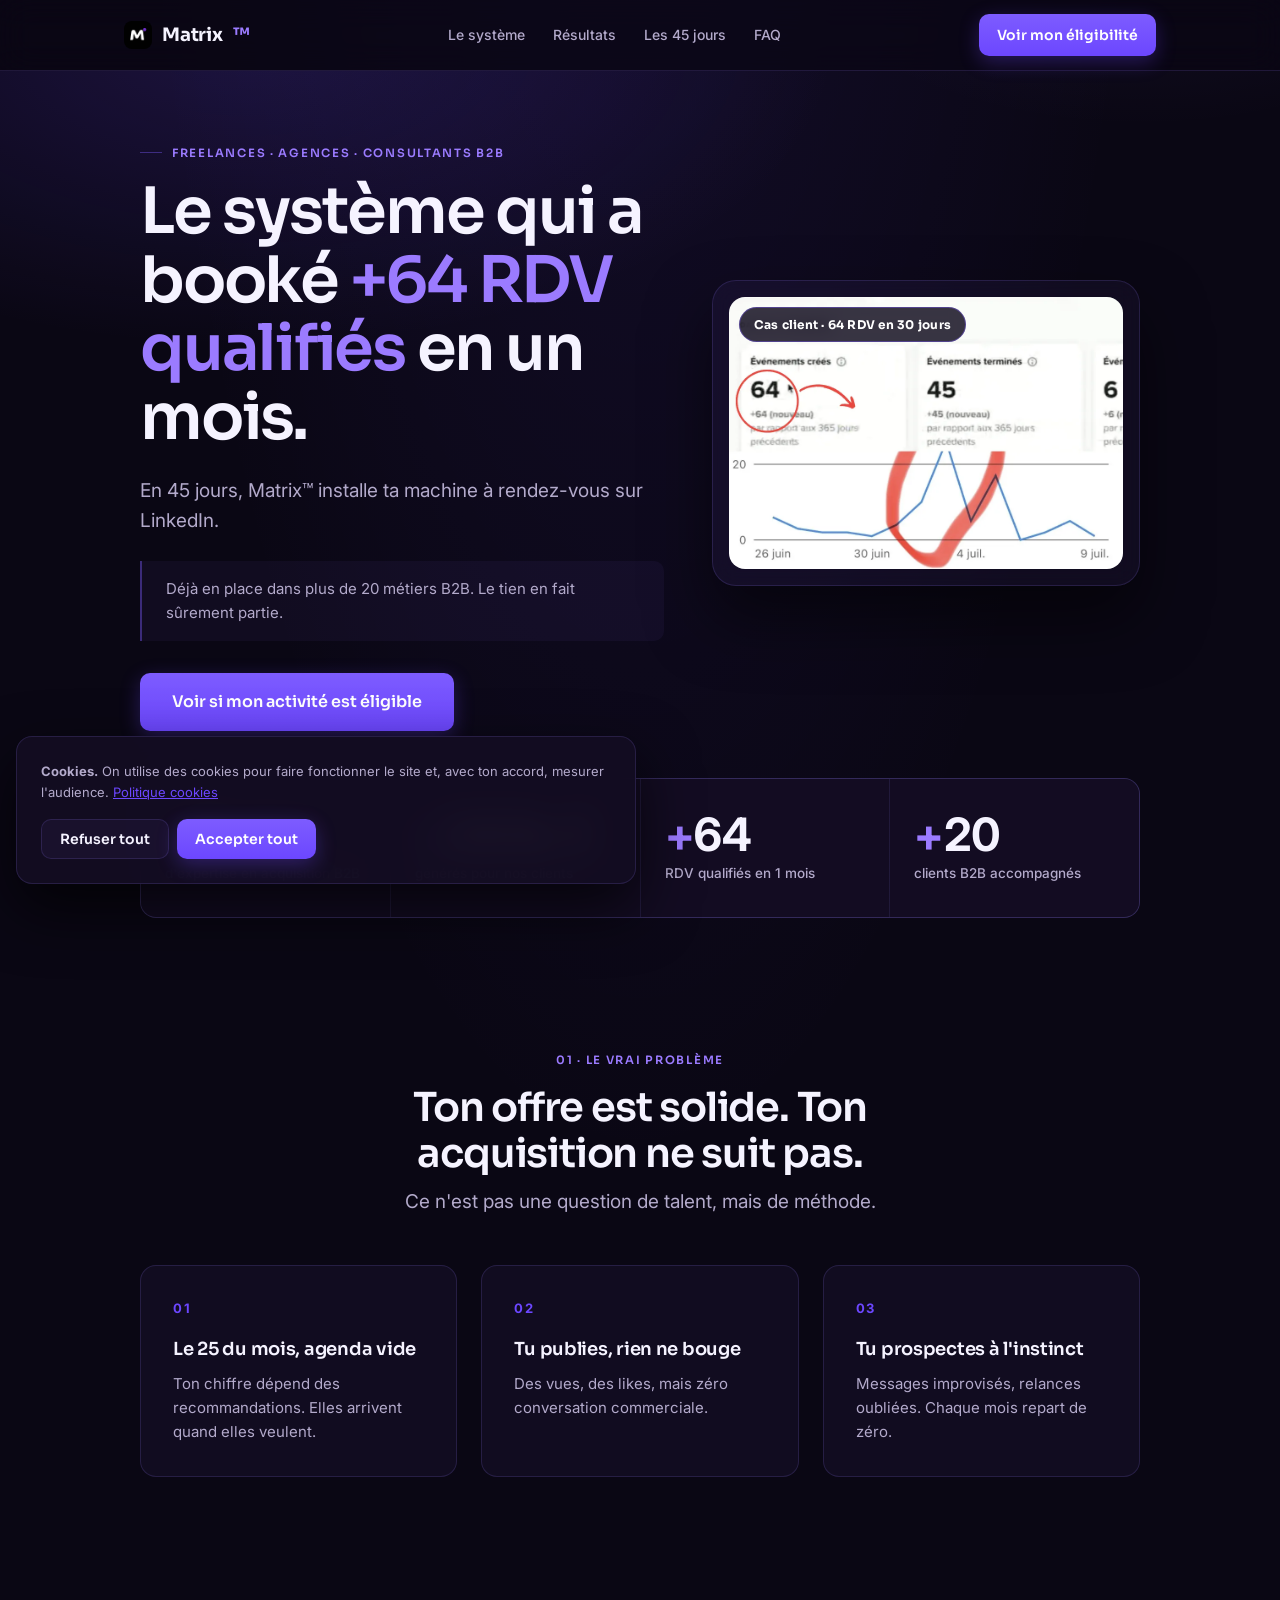
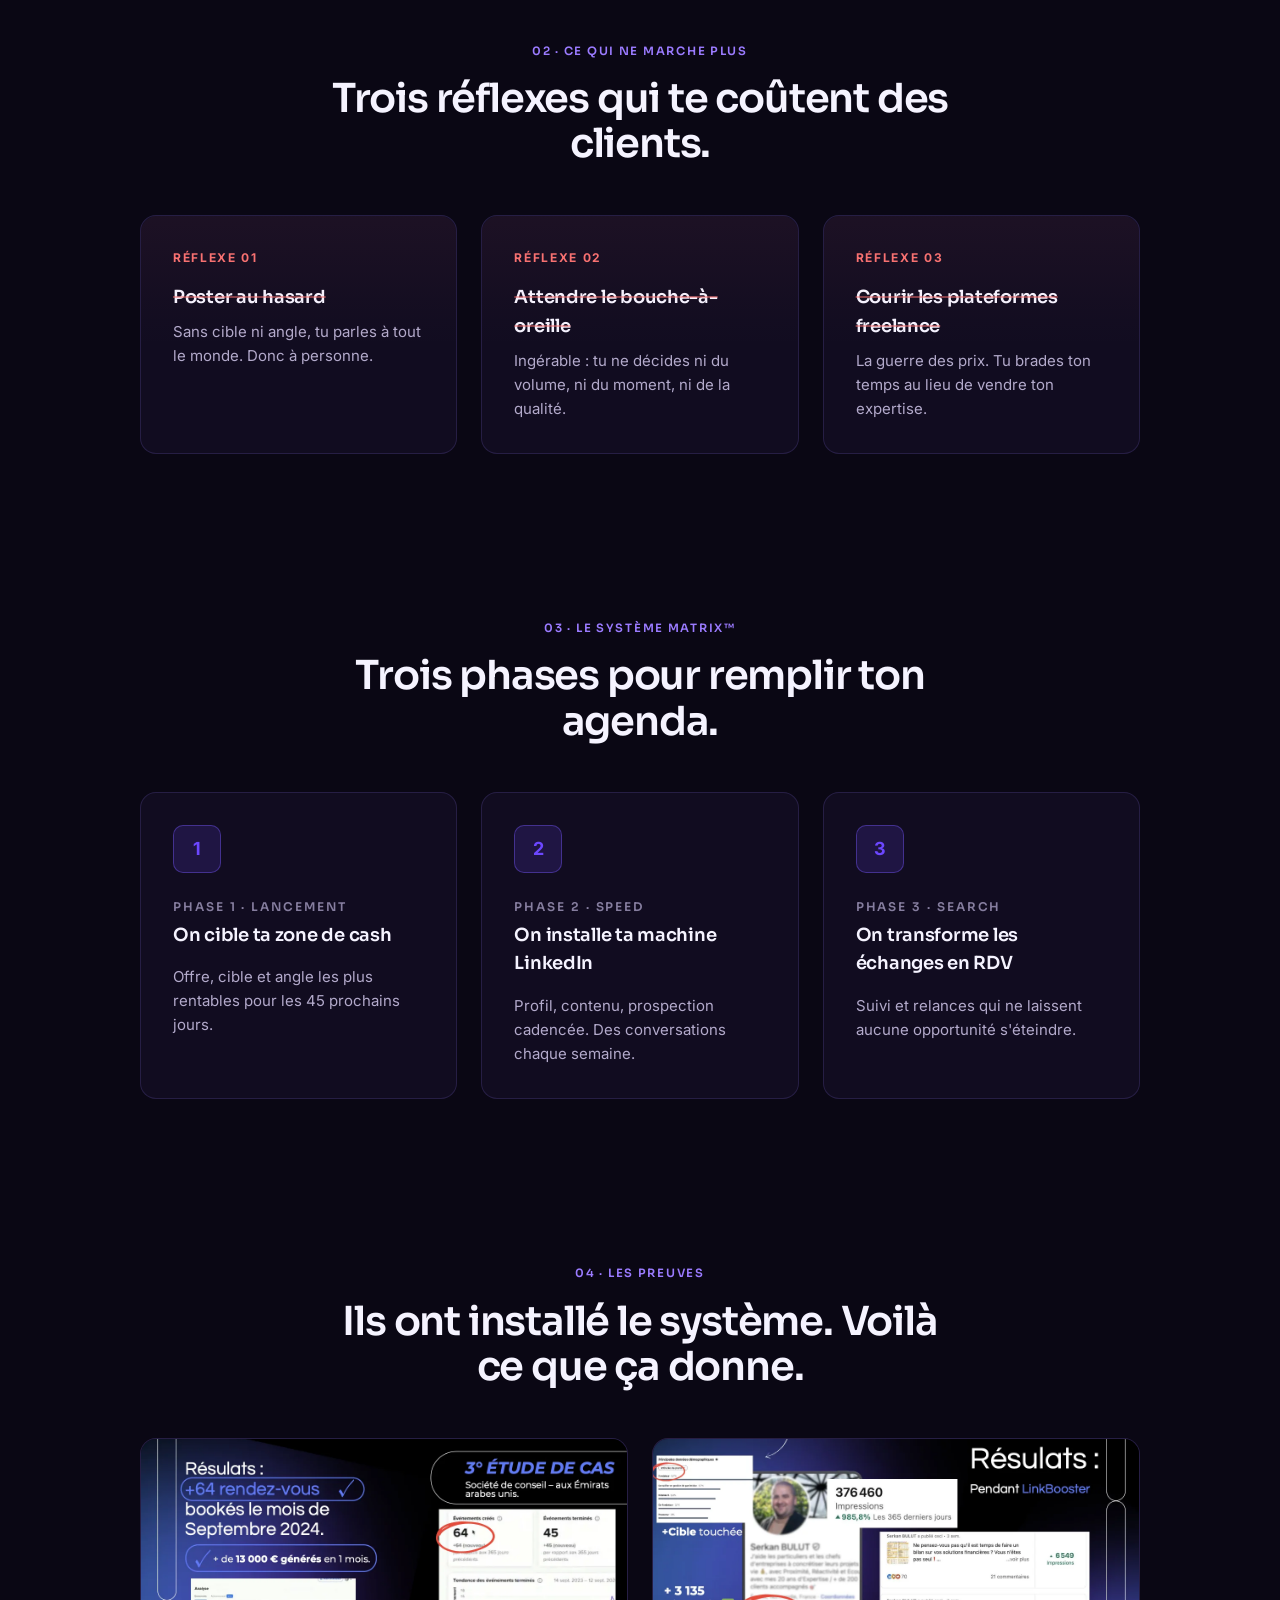
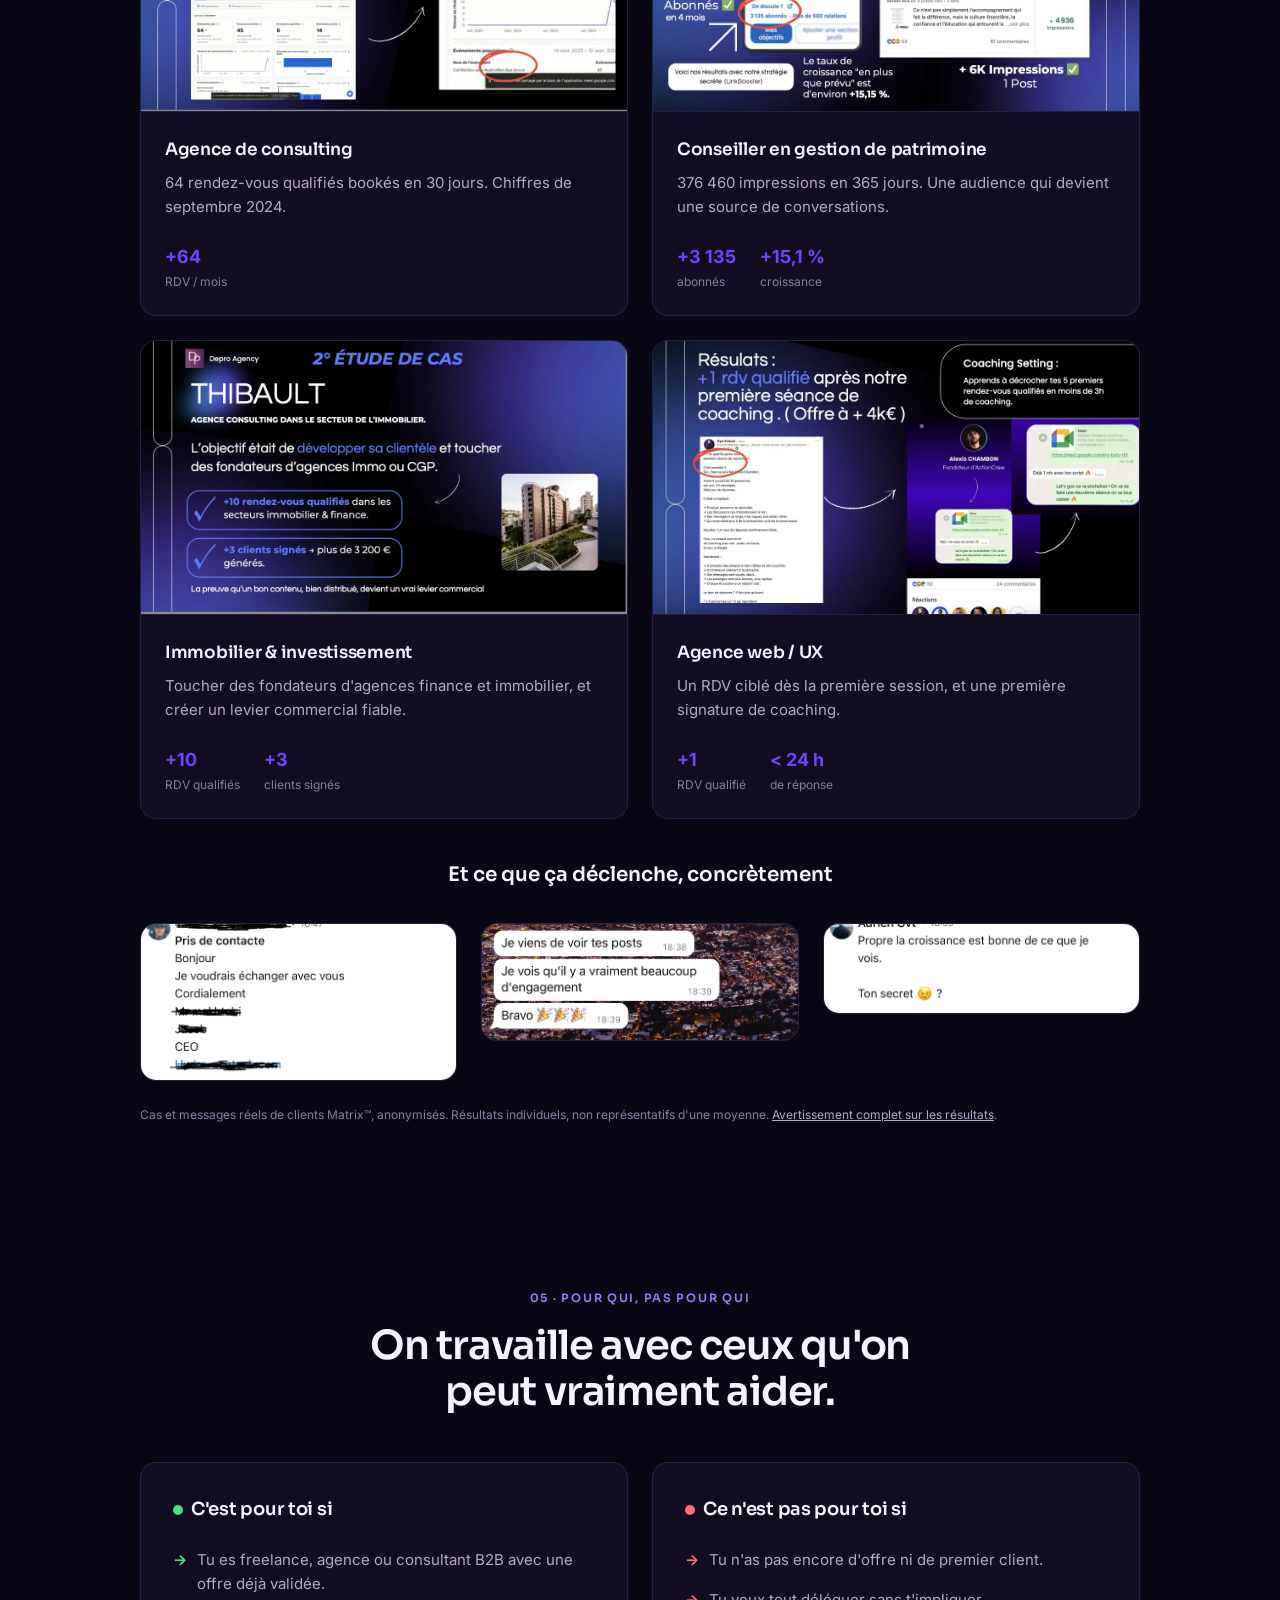
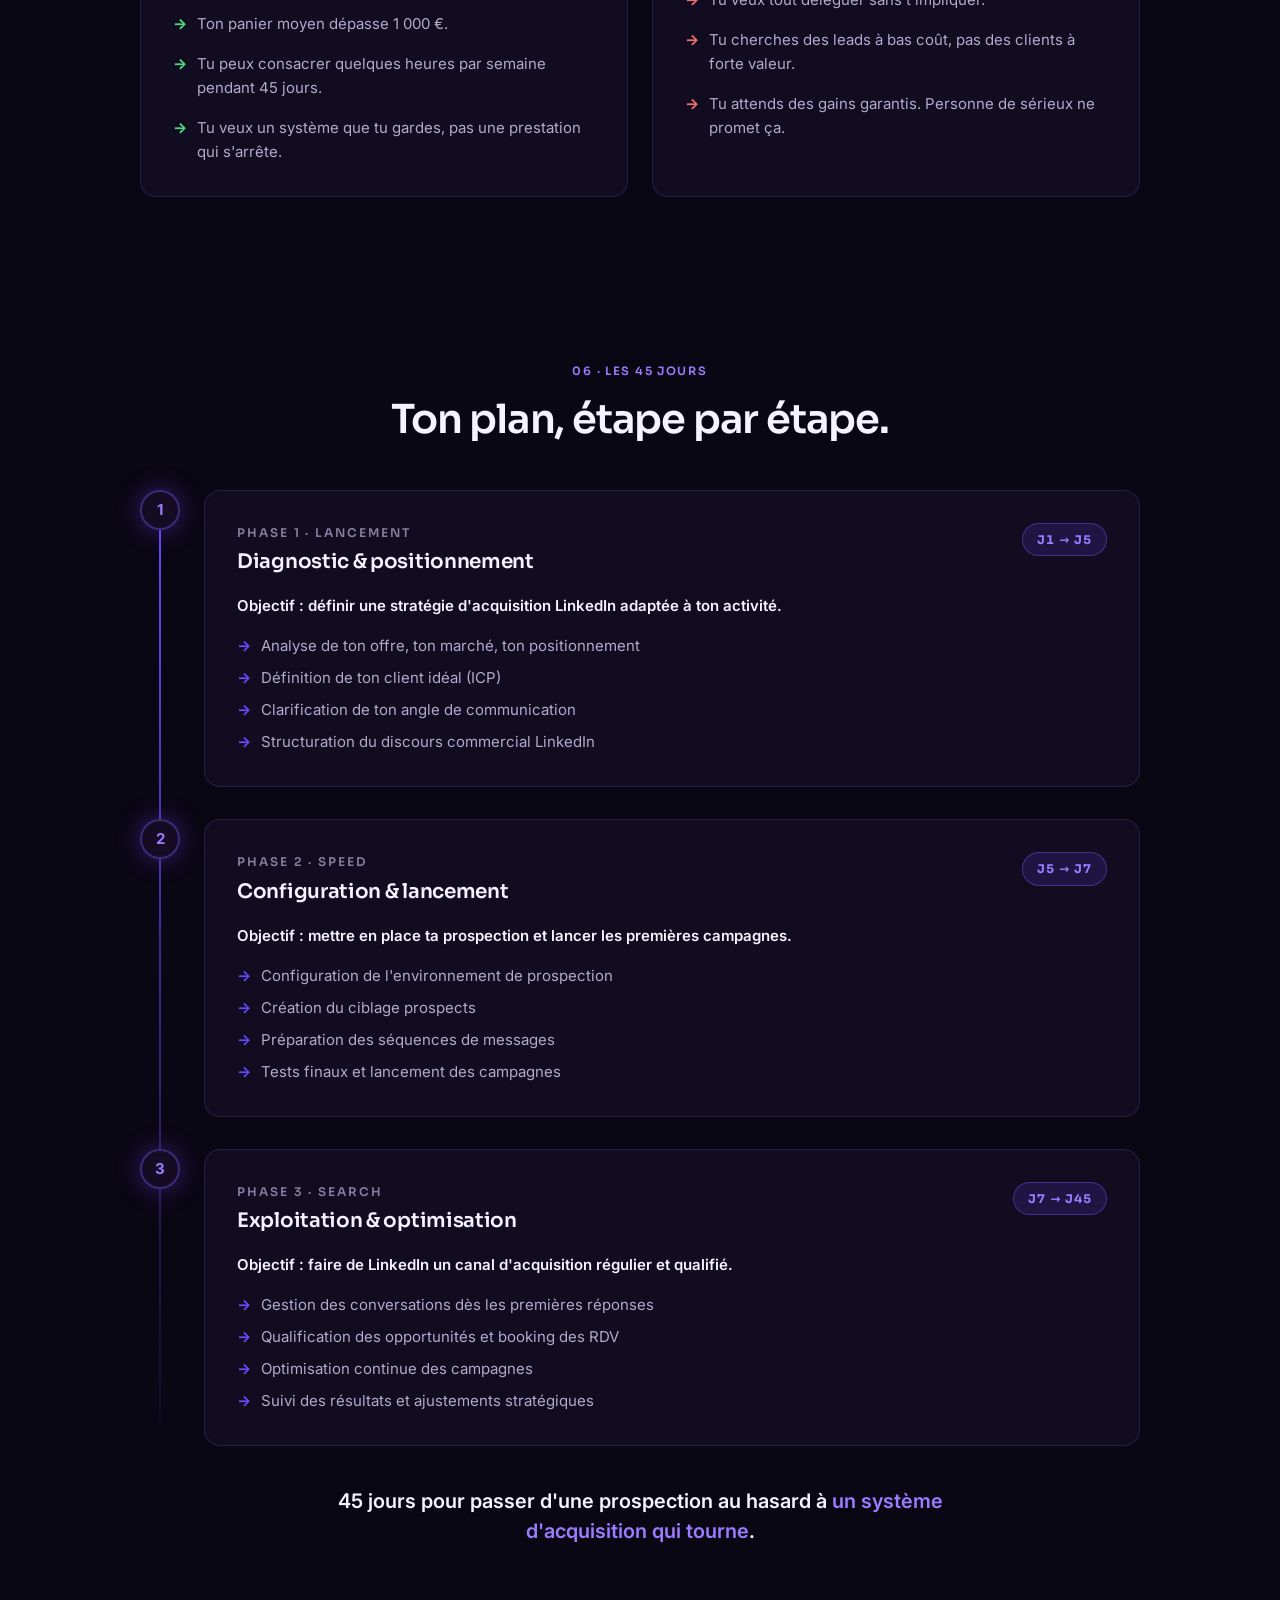
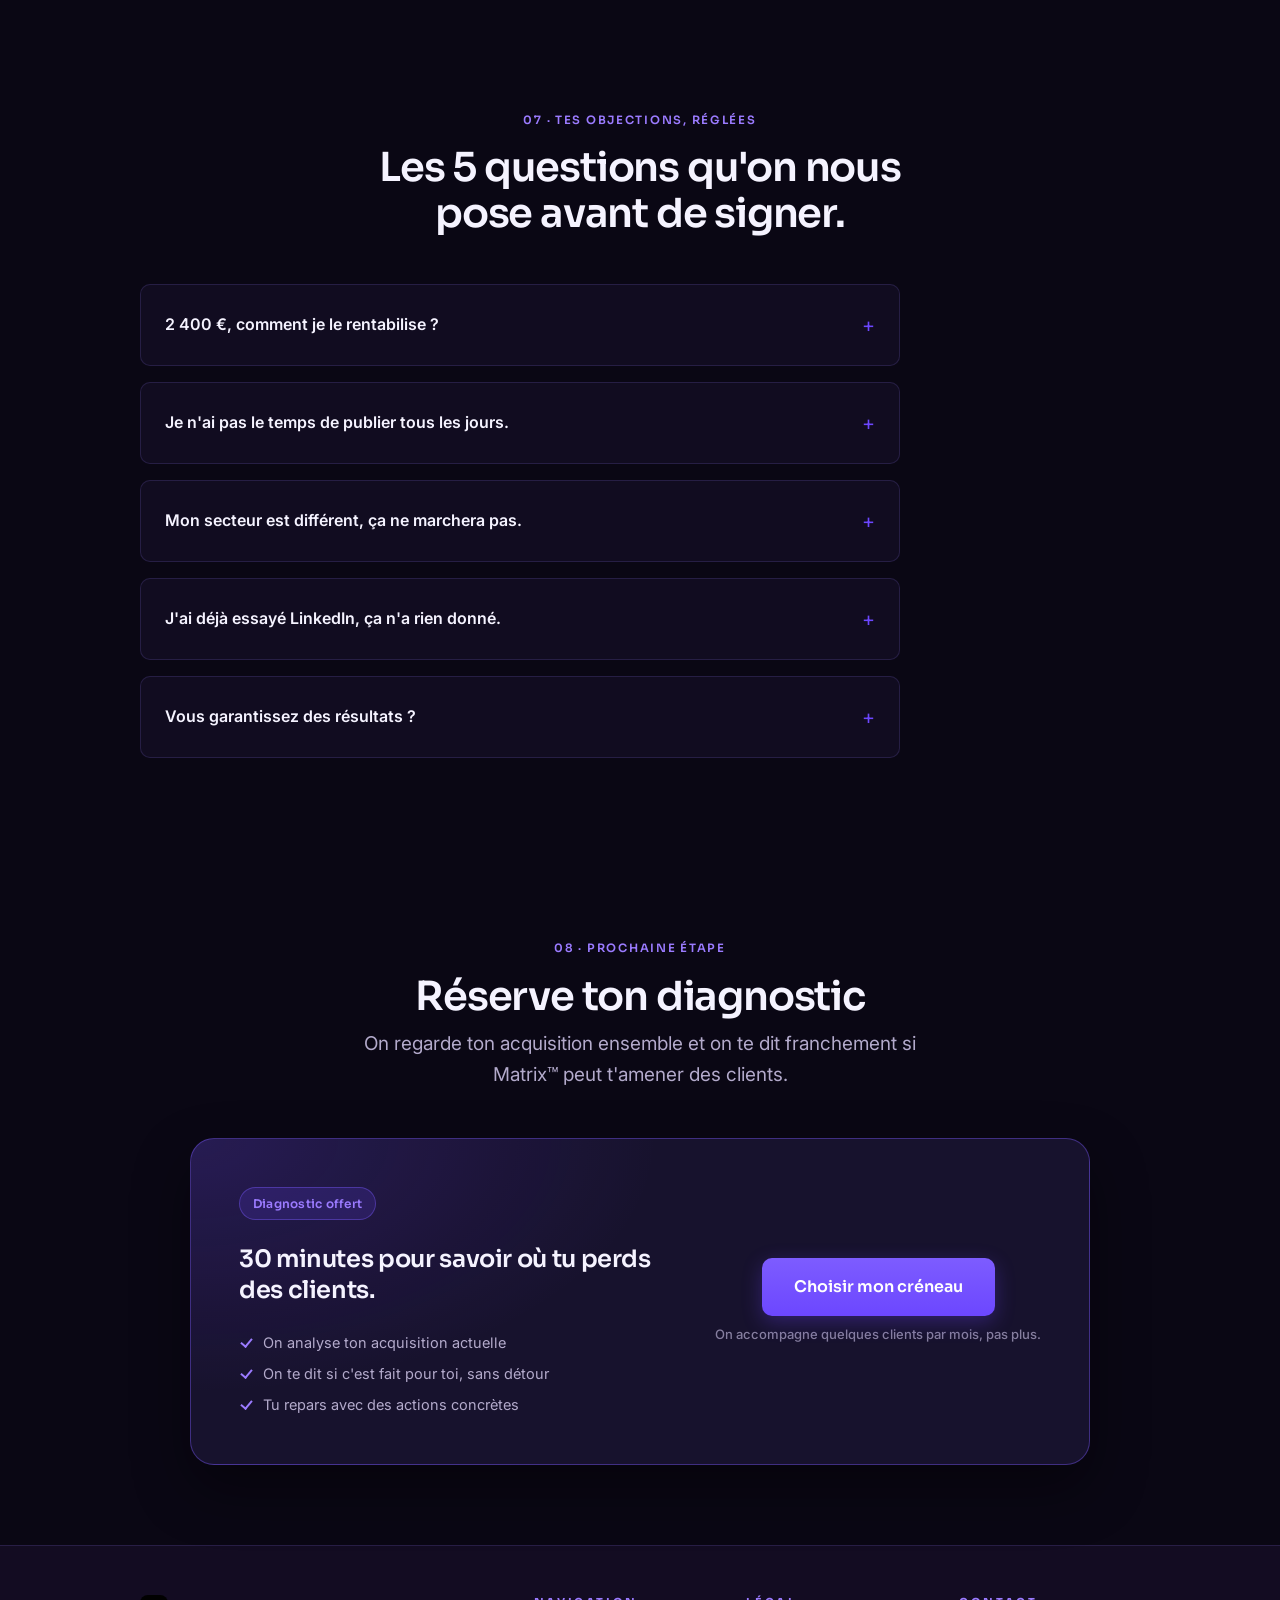
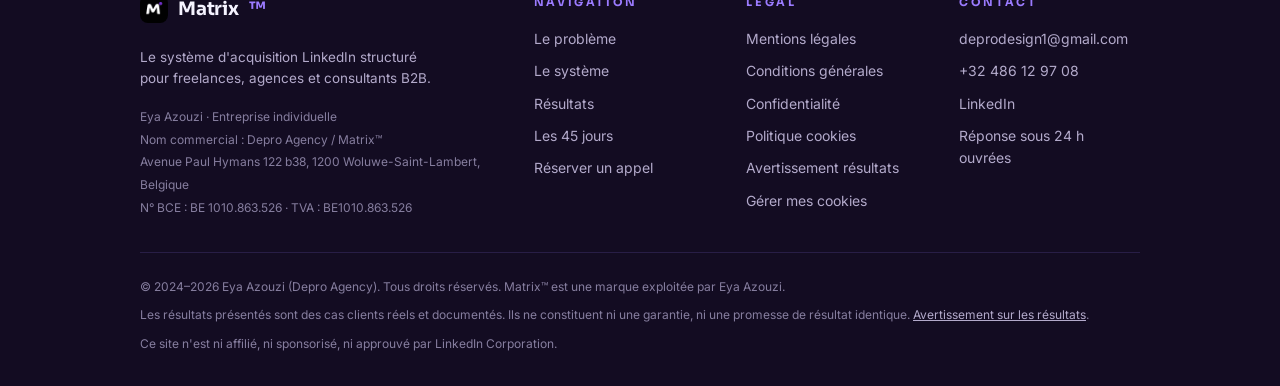
==== commit 8c94b6e3: "Preuve vivante : captures reelles de messages clients dans la section Resultats - Ajout d'un bloc "E" ====
--- a/index.html
+++ b/index.html
@@ -54,7 +54,7 @@
     "sameAs": ["https://www.linkedin.com/in/dpagency-be/"]
   }
   </script>
-  <link rel="stylesheet" href="/assets/css/main.css?v=5">
+  <link rel="stylesheet" href="/assets/css/main.css?v=6">
 </head>
 <body>
   <a class="skip-link" href="#main">Aller au contenu</a>
@@ -256,7 +256,15 @@
             </div>
           </article>
         </div>
-        <p class="proof-disclaimer">Résultats individuels obtenus par des clients Matrix™ sur les périodes indiquées. Non représentatifs d'une moyenne. <a href="/legal/avertissement-resultats">Avertissement complet sur les résultats</a>.</p>
+        <div class="dm-block reveal">
+          <p class="dm-title">Et ce que ça déclenche, concrètement</p>
+          <div class="dm-grid">
+            <figure class="dm"><img src="/assets/img/retour-5.webp" width="1290" height="637" alt="Message reçu : un dirigeant demande à échanger" loading="lazy" decoding="async"></figure>
+            <figure class="dm"><img src="/assets/img/retour-1.webp" width="1290" height="473" alt="Message reçu : félicitations pour l'engagement des publications" loading="lazy" decoding="async"></figure>
+            <figure class="dm"><img src="/assets/img/retour-3.webp" width="1290" height="363" alt="Message reçu : question sur la croissance LinkedIn" loading="lazy" decoding="async"></figure>
+          </div>
+        </div>
+        <p class="proof-disclaimer">Cas et messages réels de clients Matrix™, anonymisés. Résultats individuels, non représentatifs d'une moyenne. <a href="/legal/avertissement-resultats">Avertissement complet sur les résultats</a>.</p>
       </div>
     </section>
 
@@ -506,6 +514,6 @@
     </div>
   </footer>
 
-  <script src="/assets/js/main.js?v=5" defer></script>
+  <script src="/assets/js/main.js?v=6" defer></script>
 </body>
 </html>
--- a/assets/css/main.css
+++ b/assets/css/main.css
@@ -312,6 +312,21 @@
 .proof-metrics span { font-size: 12px; color: var(--faint); }
 .proof-disclaimer { margin-top: var(--s3); font-size: 12px; color: var(--faint); }
 .proof-disclaimer a { color: var(--muted); }
+.dm-block { margin-top: var(--s5); }
+.dm-title {
+  text-align: center; font-family: var(--font-display);
+  font-size: clamp(17px, 2.2vw, 20px); font-weight: 600; color: var(--fg);
+  margin-bottom: var(--s4);
+}
+.dm-grid { display: grid; gap: var(--s3); align-items: start; }
+@media (min-width: 768px) { .dm-grid { grid-template-columns: repeat(3, 1fr); } }
+.dm {
+  border: 1px solid var(--border); border-radius: var(--r-md); overflow: hidden;
+  background: var(--bg-elev);
+  transition: transform 0.3s cubic-bezier(0.4,0,0.2,1), border-color 0.3s ease;
+}
+.dm:hover { transform: translateY(-3px); border-color: var(--accent-border); }
+.dm img { width: 100%; height: auto; display: block; }
 
 /* ============ ICP ============ */
 .icp-grid { display: grid; gap: var(--s3); }
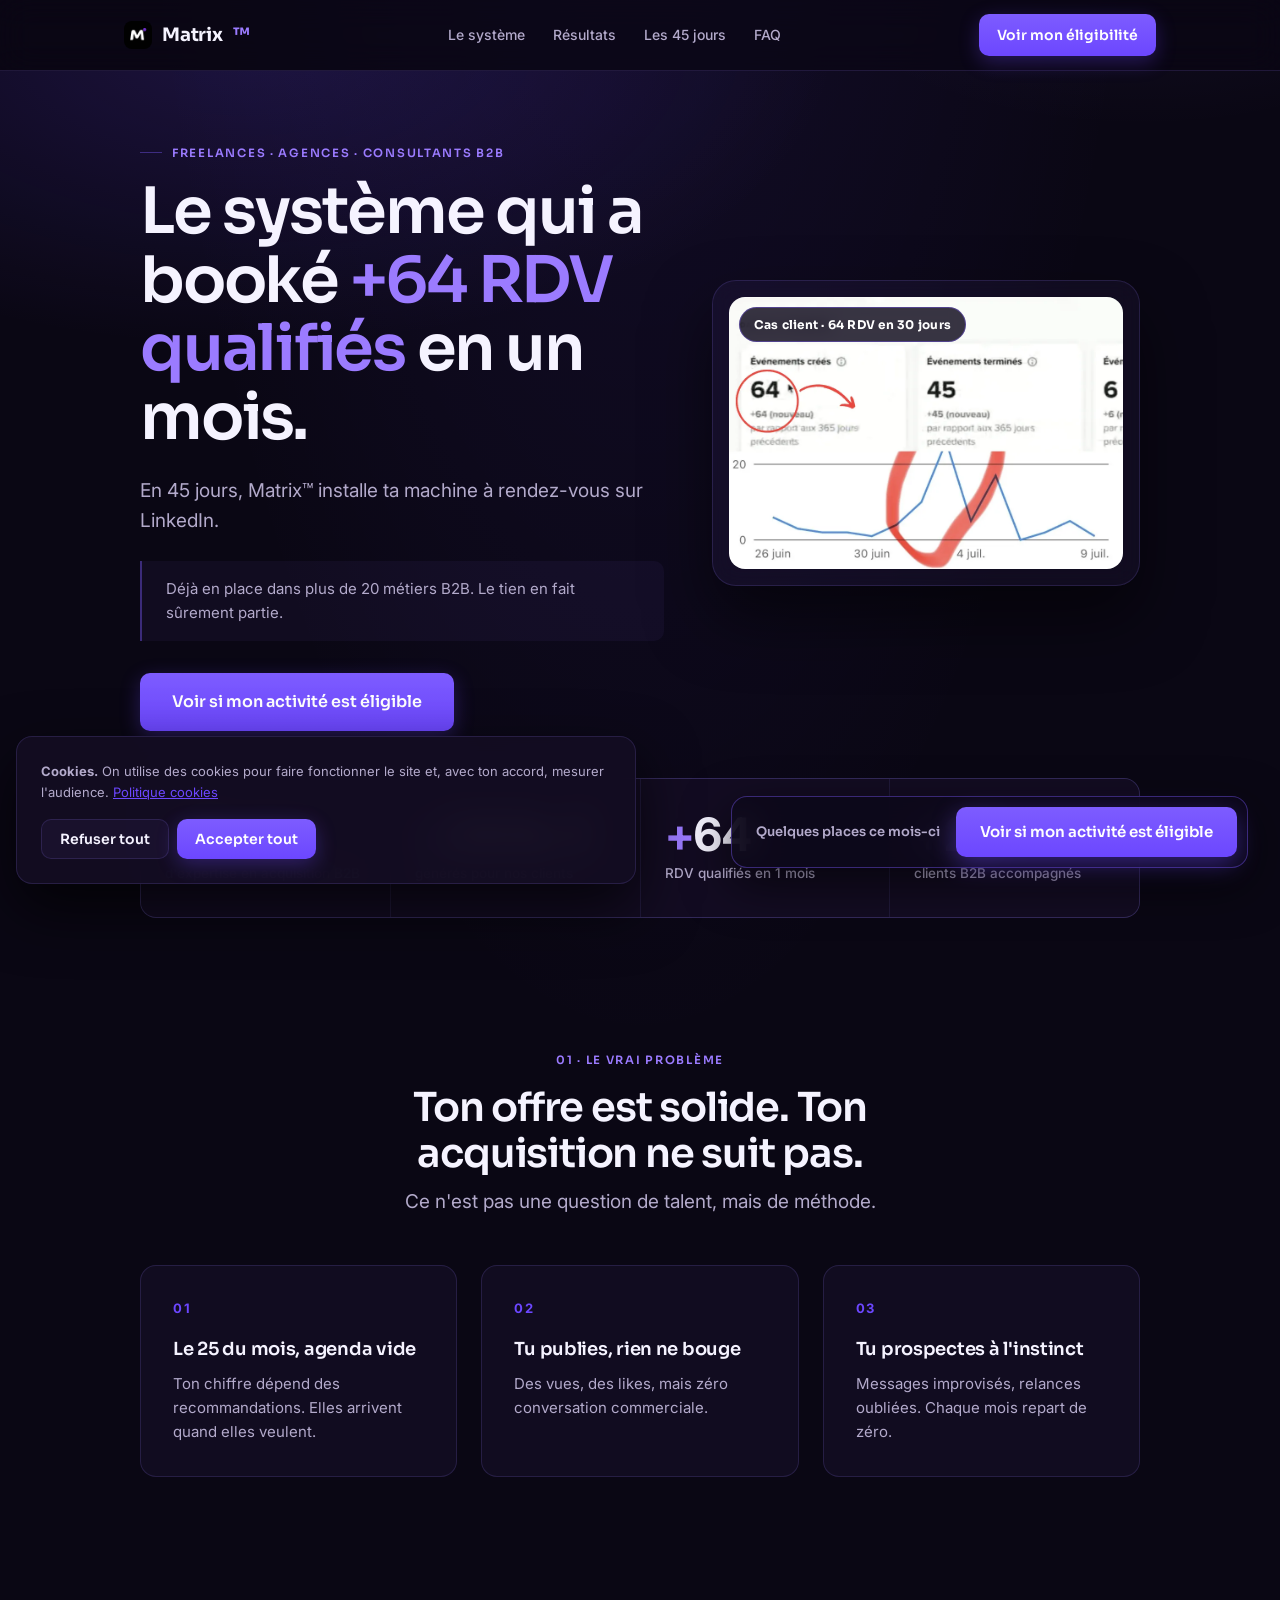
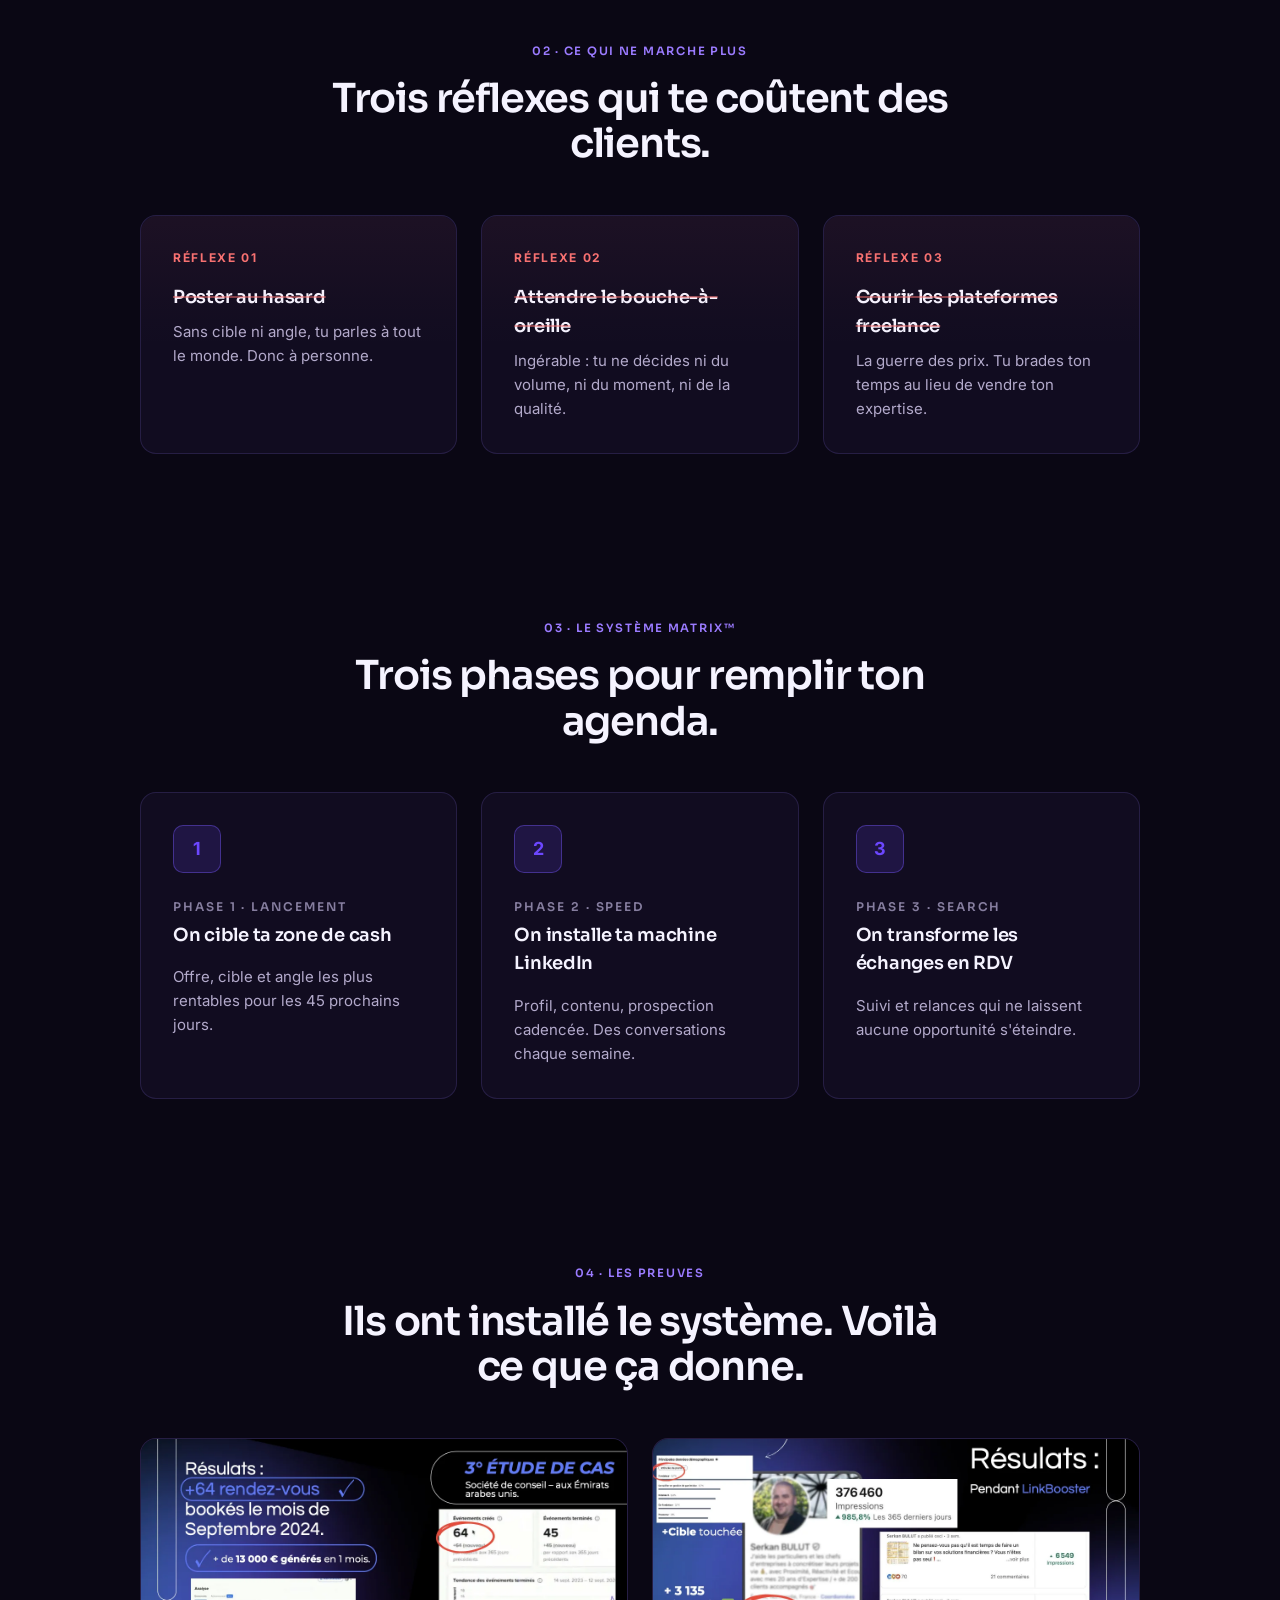
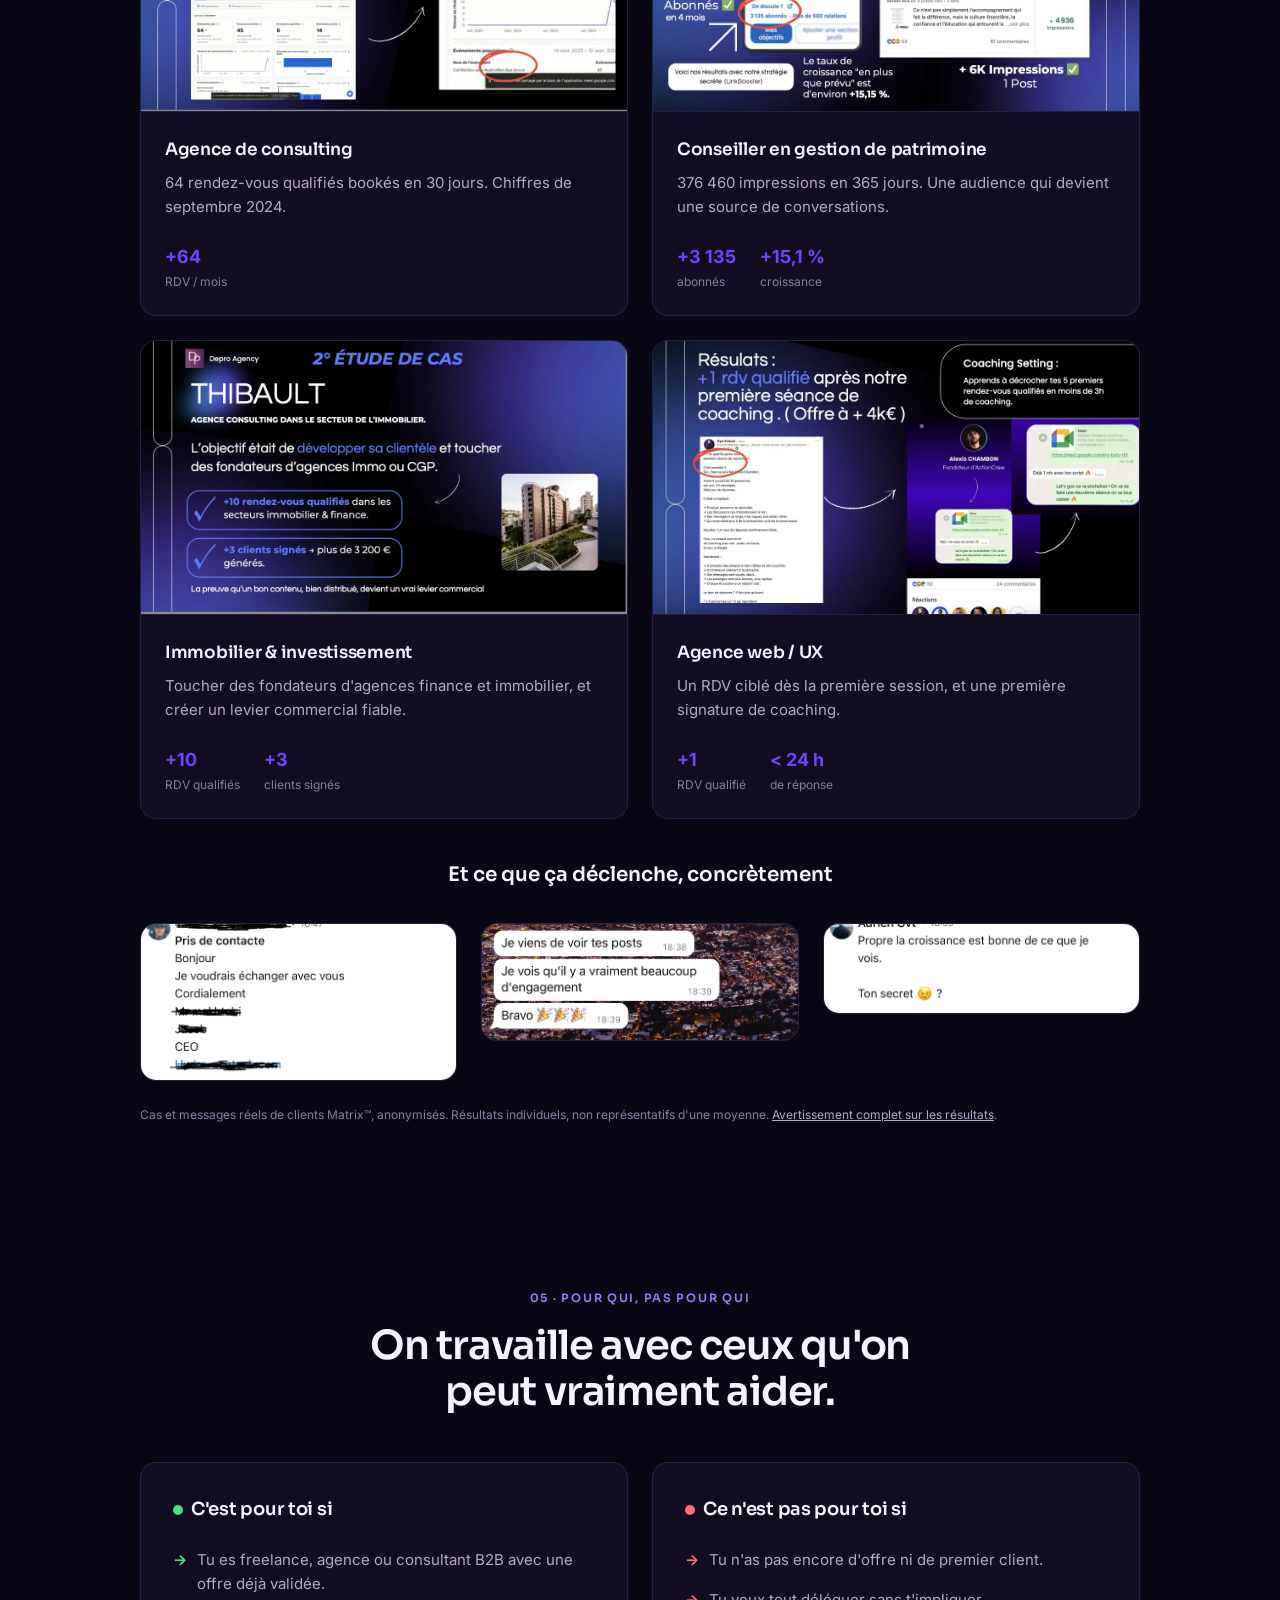
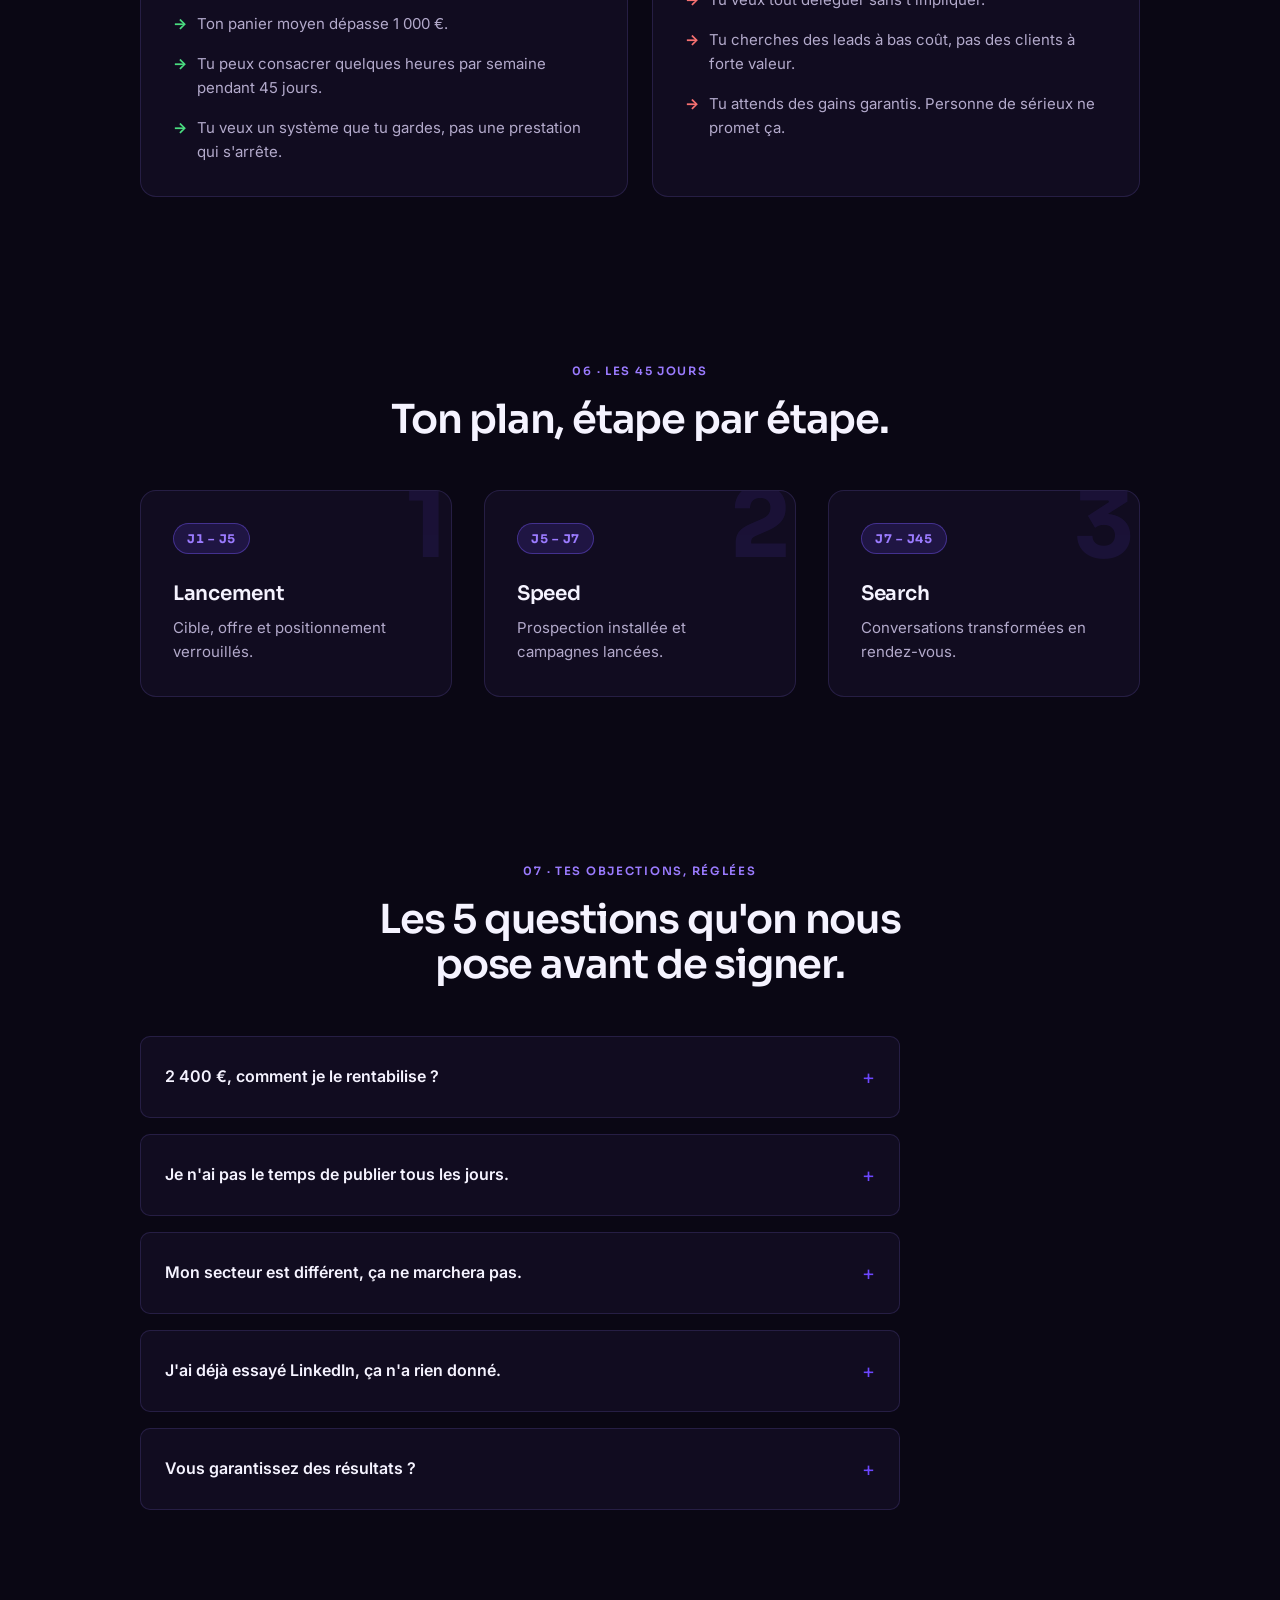
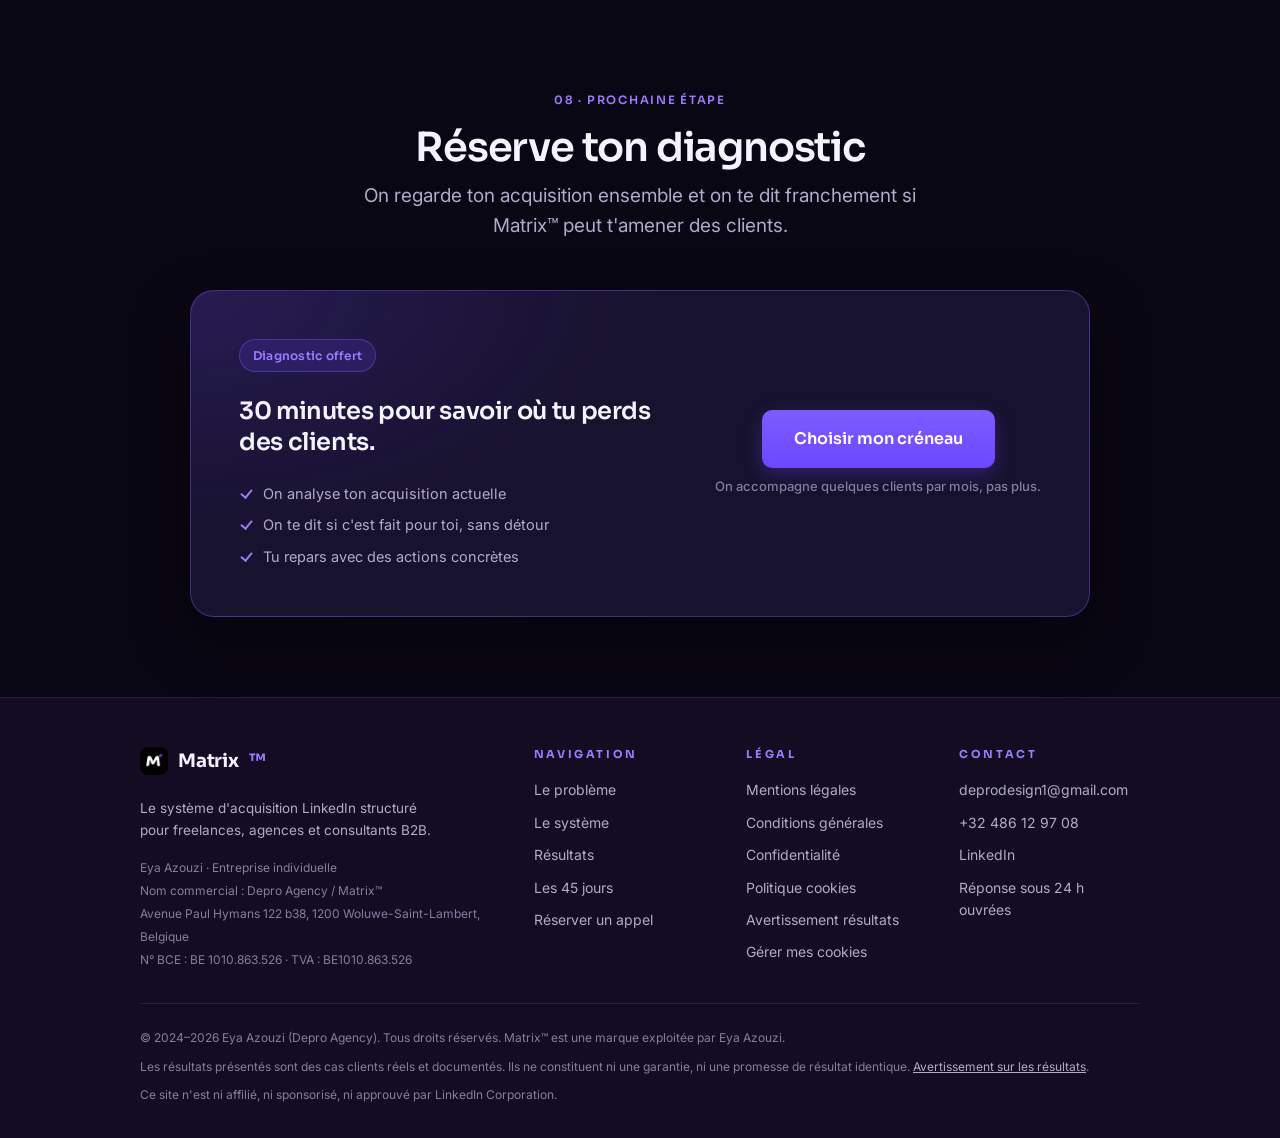
==== commit 13ba0347: "Mobile plus horizontal (carrousels), roadmap 45j refondue et allegee - Rangees de cartes en carrouse" ====
--- a/index.html
+++ b/index.html
@@ -54,7 +54,7 @@
     "sameAs": ["https://www.linkedin.com/in/dpagency-be/"]
   }
   </script>
-  <link rel="stylesheet" href="/assets/css/main.css?v=6">
+  <link rel="stylesheet" href="/assets/css/main.css?v=8">
 </head>
 <body>
   <a class="skip-link" href="#main">Aller au contenu</a>
@@ -305,66 +305,26 @@
           <span class="eyebrow">06 · Les 45 jours</span>
           <h2>Ton plan, étape par étape.</h2>
         </div>
-        <ol class="timeline">
-          <li class="tl-item reveal">
-            <div class="tl-node" aria-hidden="true">1</div>
-            <div class="card">
-              <div class="tl-head">
-                <div>
-                  <span class="phase-tag">Phase 1 · Lancement</span>
-                  <h3>Diagnostic &amp; positionnement</h3>
-                </div>
-                <span class="tl-badge">J1 → J5</span>
-              </div>
-              <p class="tl-obj">Objectif : définir une stratégie d'acquisition LinkedIn adaptée à ton activité.</p>
-              <ul class="tl-list">
-                <li>Analyse de ton offre, ton marché, ton positionnement</li>
-                <li>Définition de ton client idéal (ICP)</li>
-                <li>Clarification de ton angle de communication</li>
-                <li>Structuration du discours commercial LinkedIn</li>
-              </ul>
-            </div>
+        <ol class="roadmap reveal">
+          <li class="rm-step">
+            <span class="rm-num" aria-hidden="true">1</span>
+            <span class="rm-days">J1 – J5</span>
+            <h3>Lancement</h3>
+            <p>Cible, offre et positionnement verrouillés.</p>
           </li>
-          <li class="tl-item reveal">
-            <div class="tl-node" aria-hidden="true">2</div>
-            <div class="card">
-              <div class="tl-head">
-                <div>
-                  <span class="phase-tag">Phase 2 · Speed</span>
-                  <h3>Configuration &amp; lancement</h3>
-                </div>
-                <span class="tl-badge">J5 → J7</span>
-              </div>
-              <p class="tl-obj">Objectif : mettre en place ta prospection et lancer les premières campagnes.</p>
-              <ul class="tl-list">
-                <li>Configuration de l'environnement de prospection</li>
-                <li>Création du ciblage prospects</li>
-                <li>Préparation des séquences de messages</li>
-                <li>Tests finaux et lancement des campagnes</li>
-              </ul>
-            </div>
+          <li class="rm-step">
+            <span class="rm-num" aria-hidden="true">2</span>
+            <span class="rm-days">J5 – J7</span>
+            <h3>Speed</h3>
+            <p>Prospection installée et campagnes lancées.</p>
           </li>
-          <li class="tl-item reveal">
-            <div class="tl-node" aria-hidden="true">3</div>
-            <div class="card">
-              <div class="tl-head">
-                <div>
-                  <span class="phase-tag">Phase 3 · Search</span>
-                  <h3>Exploitation &amp; optimisation</h3>
-                </div>
-                <span class="tl-badge">J7 → J45</span>
-              </div>
-              <p class="tl-obj">Objectif : faire de LinkedIn un canal d'acquisition régulier et qualifié.</p>
-              <ul class="tl-list">
-                <li>Gestion des conversations dès les premières réponses</li>
-                <li>Qualification des opportunités et booking des RDV</li>
-                <li>Optimisation continue des campagnes</li>
-                <li>Suivi des résultats et ajustements stratégiques</li>
-              </ul>
-            </div>
+          <li class="rm-step">
+            <span class="rm-num" aria-hidden="true">3</span>
+            <span class="rm-days">J7 – J45</span>
+            <h3>Search</h3>
+            <p>Conversations transformées en rendez-vous.</p>
           </li>
         </ol>
-        <p class="timeline-closing reveal">45 jours pour passer d'une prospection au hasard à <em>un système d'acquisition qui tourne</em>.</p>
       </div>
     </section>
 
@@ -514,6 +474,6 @@
     </div>
   </footer>
 
-  <script src="/assets/js/main.js?v=6" defer></script>
+  <script src="/assets/js/main.js?v=8" defer></script>
 </body>
 </html>
--- a/assets/css/main.css
+++ b/assets/css/main.css
@@ -63,9 +63,10 @@
 /* ============ LAYOUT ============ */
 .container { max-width: var(--maxw); margin: 0 auto; padding: 0 var(--s3); }
 @media (min-width: 768px) { .container { padding: 0 var(--s5); } }
-section { padding: var(--s8) 0; }
+section { padding: var(--s6) 0; }
 @media (min-width: 768px) { section { padding: var(--s10) 0; } }
-.section-head { max-width: 620px; margin: 0 auto var(--s6); text-align: center; }
+.section-head { max-width: 620px; margin: 0 auto var(--s5); text-align: center; }
+@media (min-width: 768px) { .section-head { margin-bottom: var(--s6); } }
 .section-head .lead { margin: 10px auto 0; }
 .section-head .eyebrow { justify-content: center; }
 .section-head .eyebrow::before { display: none; }
@@ -181,7 +182,8 @@
 .btn-ghost:hover { background: var(--glass-strong); }
 
 /* ============ HERO ============ */
-.hero { position: relative; padding: var(--s8) 0 var(--s6); overflow: hidden; }
+.hero { position: relative; padding: var(--s5) 0 var(--s6); overflow: hidden; }
+@media (min-width: 768px) { .hero { padding: var(--s8) 0 var(--s6); } }
 .hero::before {
   content: ""; position: absolute; inset: -40% -20% auto;
   height: 130%;
@@ -340,45 +342,51 @@
 .icp-yes li::before { content: "→"; position: absolute; left: 0; color: var(--green); font-weight: 700; }
 .icp-no li::before { content: "→"; position: absolute; left: 0; color: var(--red); font-weight: 700; }
 
-/* ============ TIMELINE / ROADMAP ============ */
-.timeline { list-style: none; position: relative; display: flex; flex-direction: column; gap: var(--s4); }
-.timeline::before {
-  content: ""; position: absolute; left: 19px; top: 20px; bottom: 20px;
-  width: 2px; background: linear-gradient(180deg, var(--accent), rgba(108, 71, 255, 0.06));
-}
-.tl-item { position: relative; padding-left: var(--s8); }
-.tl-node {
-  position: absolute; left: 0; top: 0;
-  width: 40px; height: 40px; border-radius: 50%;
-  display: flex; align-items: center; justify-content: center;
-  font-weight: 700; font-size: 15px;
-  background: var(--bg-elev); color: var(--accent-2);
-  border: 2px solid var(--accent-border);
-  box-shadow: 0 0 24px rgba(108, 71, 255, 0.4);
-}
-.tl-head { display: flex; justify-content: space-between; align-items: flex-start; gap: var(--s2); flex-wrap: wrap; }
-.tl-head h3 { font-size: 20px; }
-.tl-badge {
-  font-size: 12px; font-weight: 700; letter-spacing: 0.08em;
+/* ============ ROADMAP 45 JOURS ============ */
+.roadmap { list-style: none; display: grid; gap: var(--s3); }
+@media (min-width: 768px) { .roadmap { grid-template-columns: repeat(3, 1fr); gap: var(--s4); } }
+.rm-step {
+  position: relative; overflow: hidden;
+  border: 1px solid var(--border); border-radius: var(--r-md);
+  background: var(--glass); padding: var(--s4);
+  transition: transform 0.3s cubic-bezier(0.4,0,0.2,1), border-color 0.3s ease;
+}
+.rm-step:hover { transform: translateY(-3px); border-color: var(--accent-border); }
+.rm-num {
+  position: absolute; top: -14px; right: 4px;
+  font-family: var(--font-display); font-weight: 700; font-size: 96px; line-height: 1;
+  color: var(--accent); opacity: 0.1; pointer-events: none;
+}
+.rm-days {
+  display: inline-block;
+  font-family: var(--font-display); font-size: 12px; font-weight: 700; letter-spacing: 0.06em;
   color: var(--accent-2); background: var(--accent-soft);
-  border: 1px solid var(--accent-border); border-radius: 999px;
-  padding: 6px 14px; white-space: nowrap;
-  font-variant-numeric: tabular-nums;
-}
-.tl-obj { color: var(--fg); font-weight: 600; font-size: 15px; margin-top: var(--s2); }
-.tl-list { list-style: none; margin-top: var(--s2); display: flex; flex-direction: column; gap: var(--s1); }
-.tl-list li { position: relative; padding-left: var(--s3); color: var(--muted); font-size: 15px; }
-.tl-list li::before { content: "→"; position: absolute; left: 0; color: var(--accent); font-weight: 700; }
-.timeline-closing {
-  margin: var(--s5) auto 0;
-  font-size: clamp(17px, 2.2vw, 20px); font-weight: 600; line-height: 1.5;
-  color: var(--fg); max-width: 620px; text-align: center;
-}
-.timeline-closing em { font-style: normal; color: var(--accent-2); }
-@media (max-width: 560px) {
-  .tl-item { padding-left: var(--s6); }
-  .tl-node { width: 32px; height: 32px; font-size: 13px; }
-  .timeline::before { left: 15px; }
+  border: 1px solid var(--accent-border); border-radius: 999px; padding: 5px 13px;
+  font-variant-numeric: tabular-nums; margin-bottom: var(--s3);
+}
+.rm-step h3 { font-size: 20px; margin-bottom: 6px; }
+.rm-step p { color: var(--muted); font-size: 15px; position: relative; }
+
+/* ============ CARROUSELS MOBILE (moins de scroll vertical) ============ */
+@media (max-width: 767px) {
+  .pain-grid, .oldway-grid, .phase-grid, .proof-grid, .dm-grid, .roadmap {
+    grid-auto-flow: column;
+    grid-auto-columns: 82%;
+    grid-template-columns: none;
+    gap: var(--s2);
+    overflow-x: auto;
+    scroll-snap-type: x mandatory;
+    -webkit-overflow-scrolling: touch;
+    margin-inline: calc(-1 * var(--s3));
+    padding: 4px var(--s3) var(--s3);
+    scrollbar-width: none;
+  }
+  .pain-grid::-webkit-scrollbar, .oldway-grid::-webkit-scrollbar, .phase-grid::-webkit-scrollbar,
+  .proof-grid::-webkit-scrollbar, .dm-grid::-webkit-scrollbar, .roadmap::-webkit-scrollbar { display: none; }
+  .pain-grid > *, .oldway-grid > *, .phase-grid > *, .proof-grid > *, .dm-grid > *, .roadmap > * {
+    scroll-snap-align: start;
+  }
+  .dm { align-self: start; }
 }
 
 /* ============ FAQ ============ */
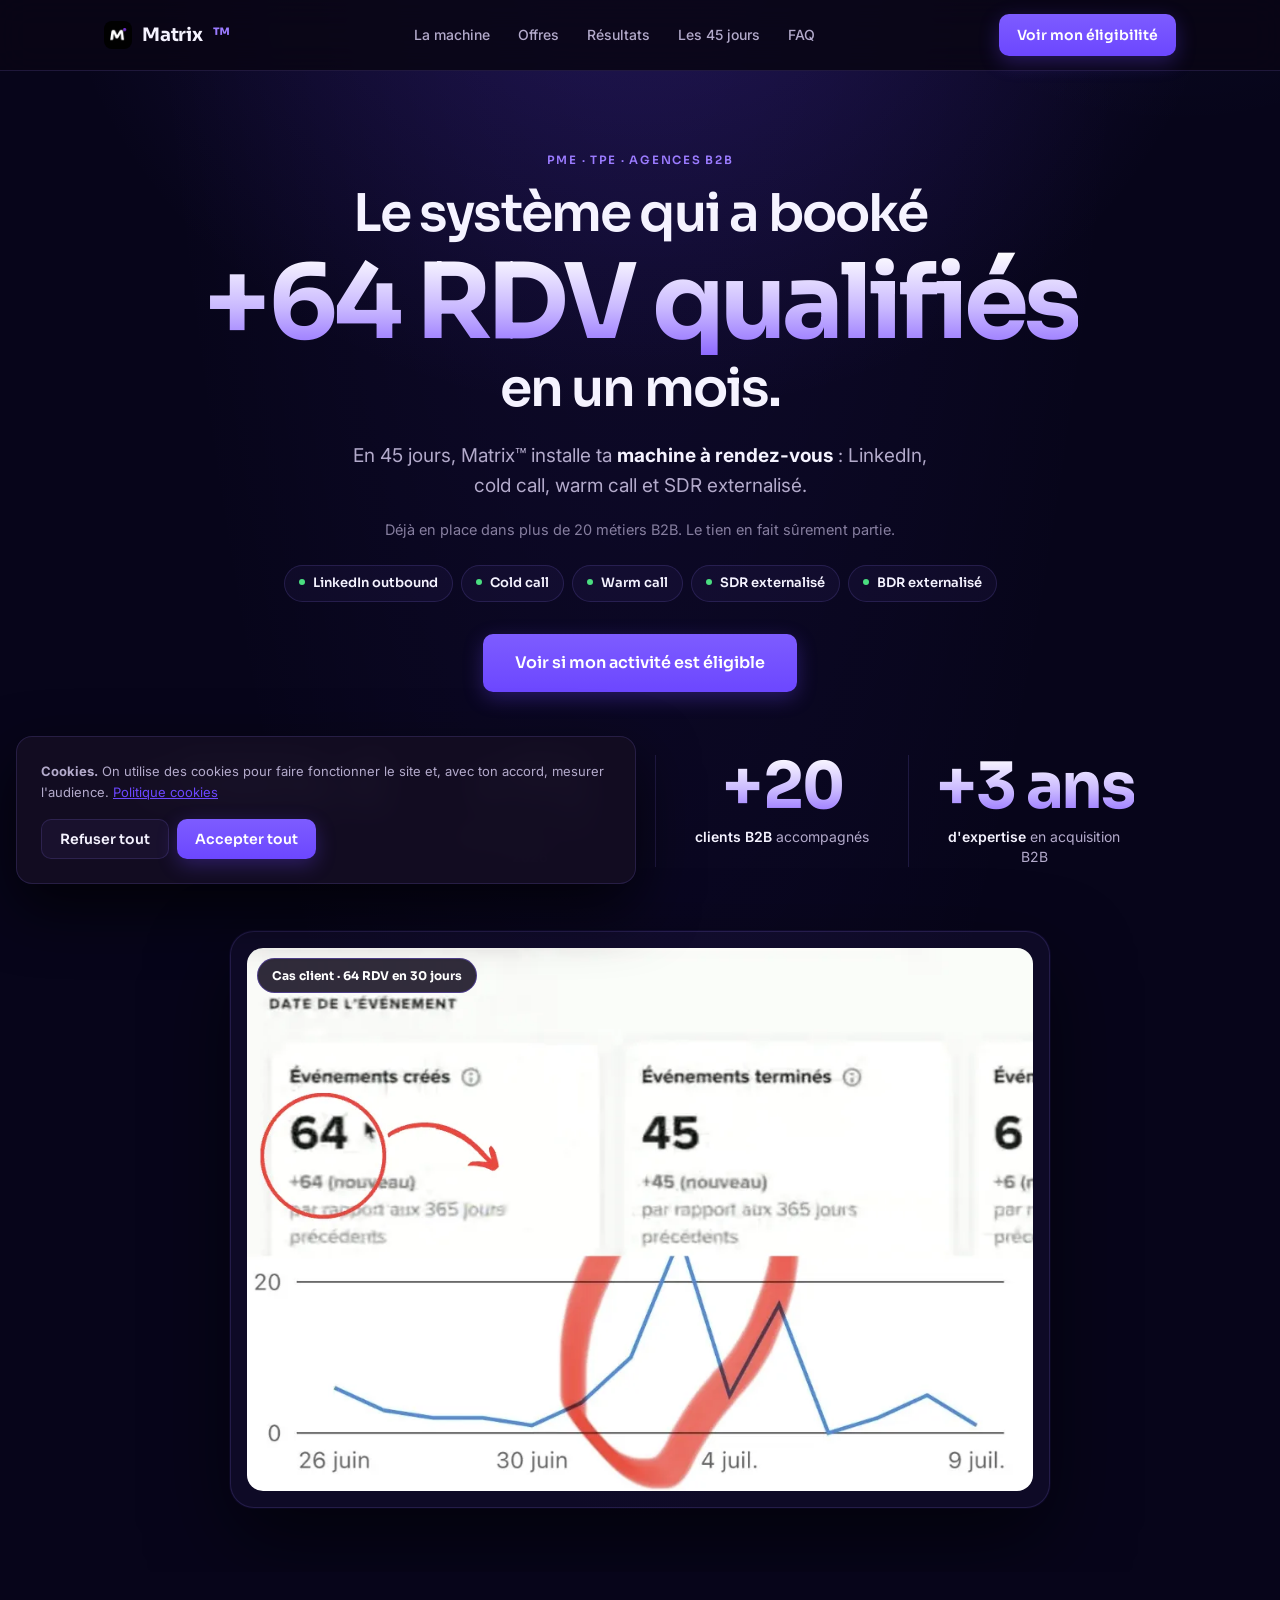
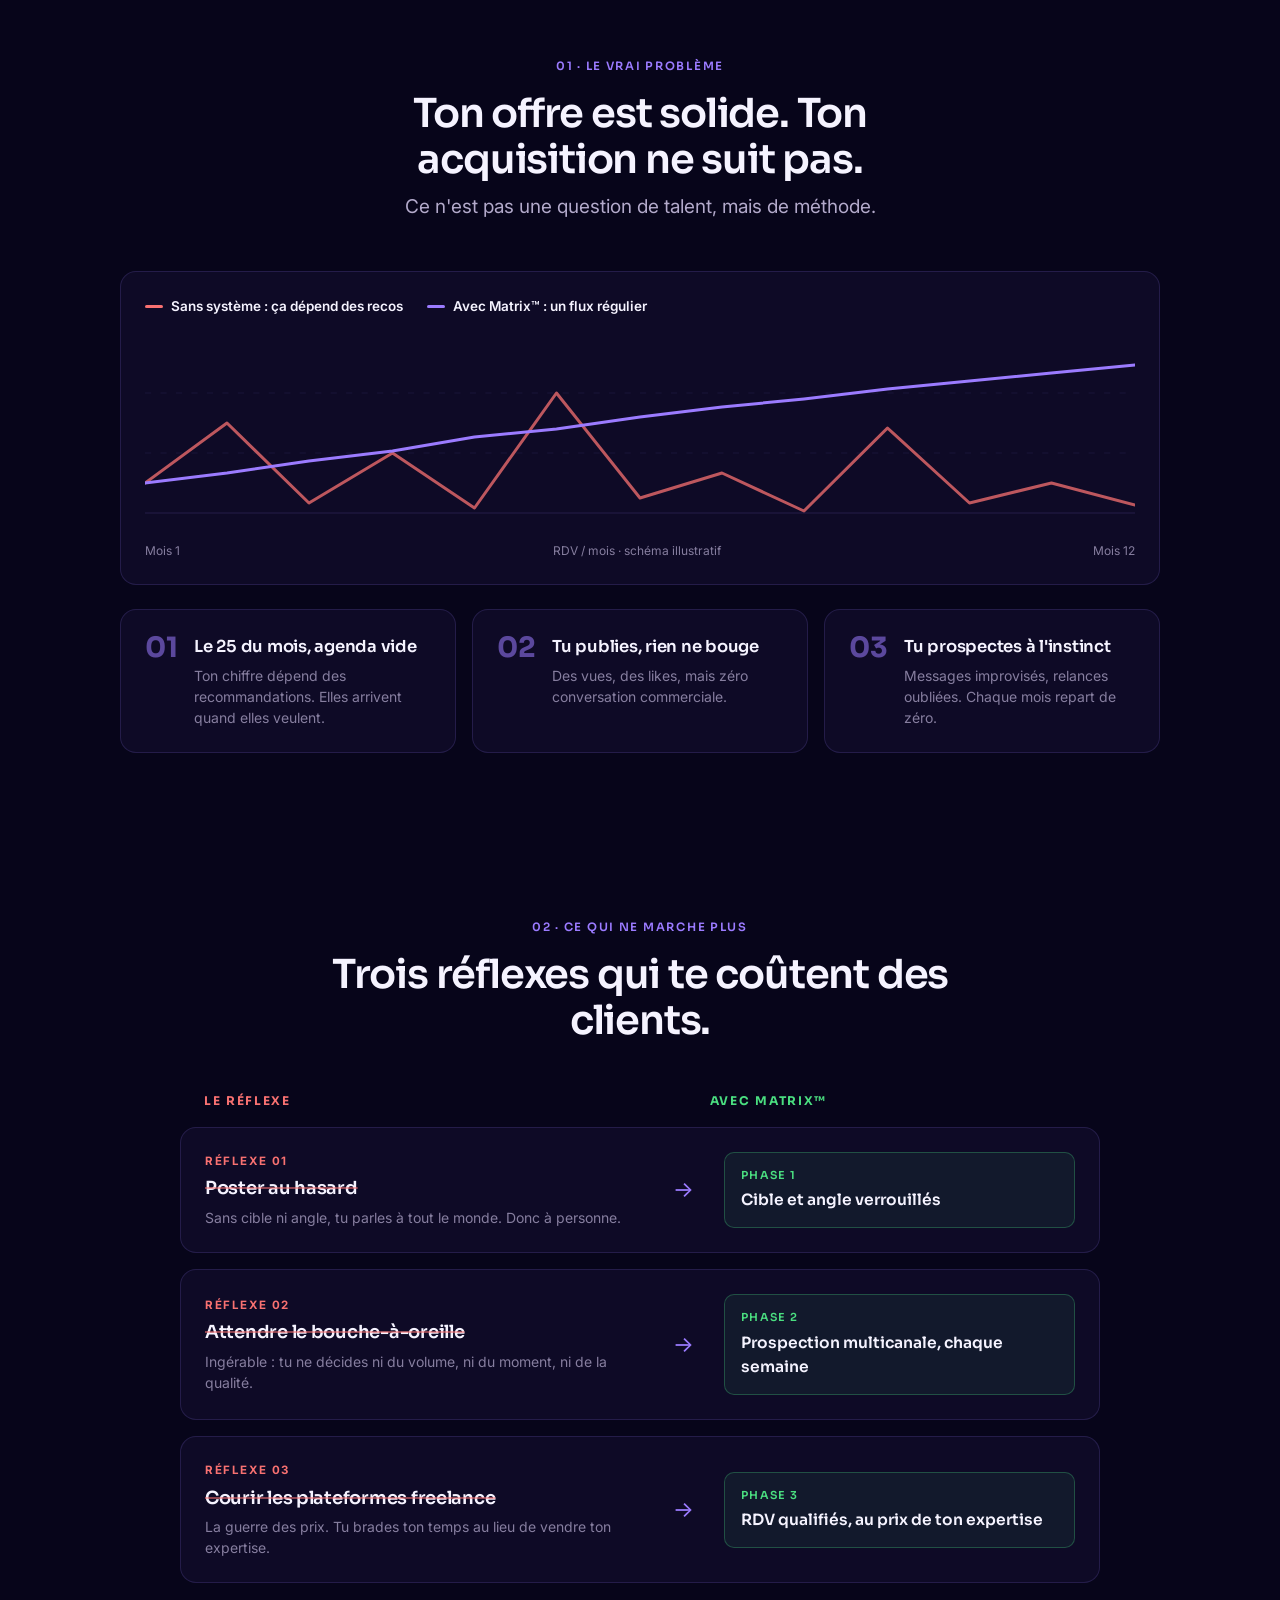
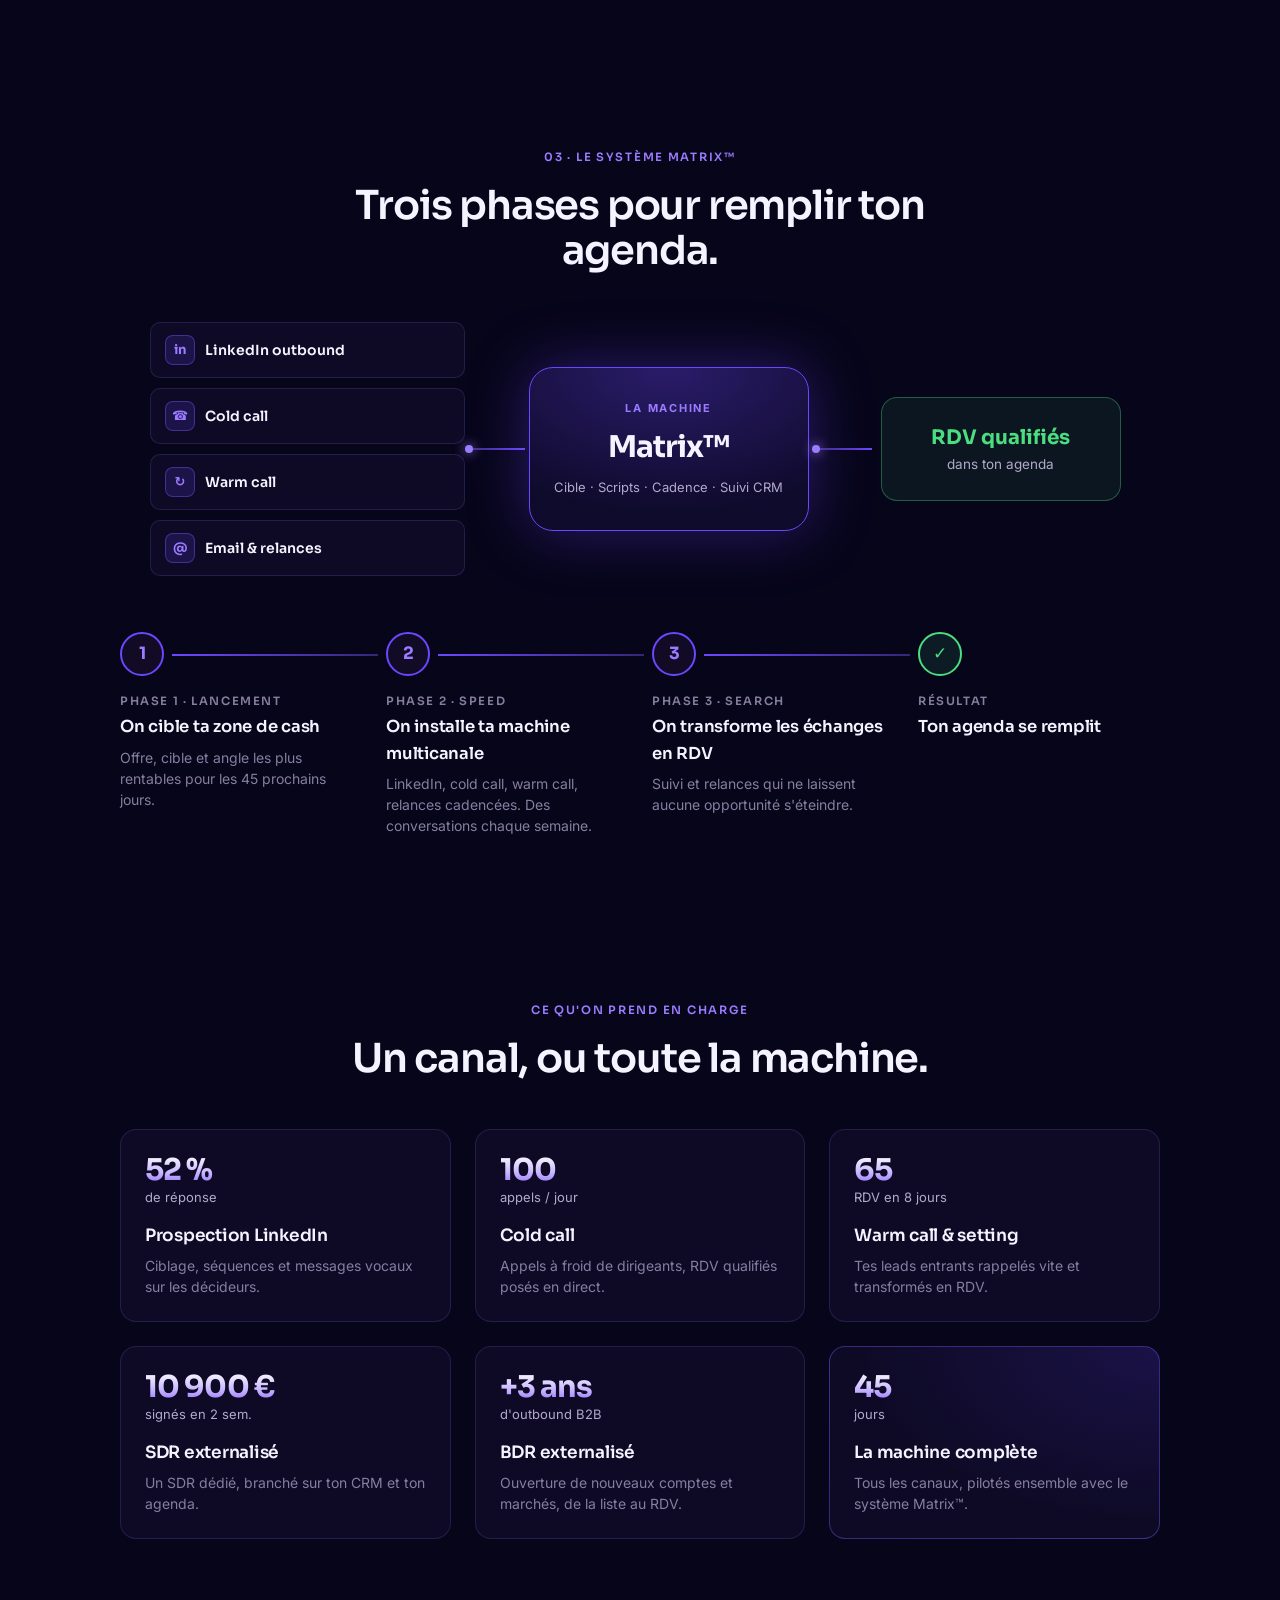
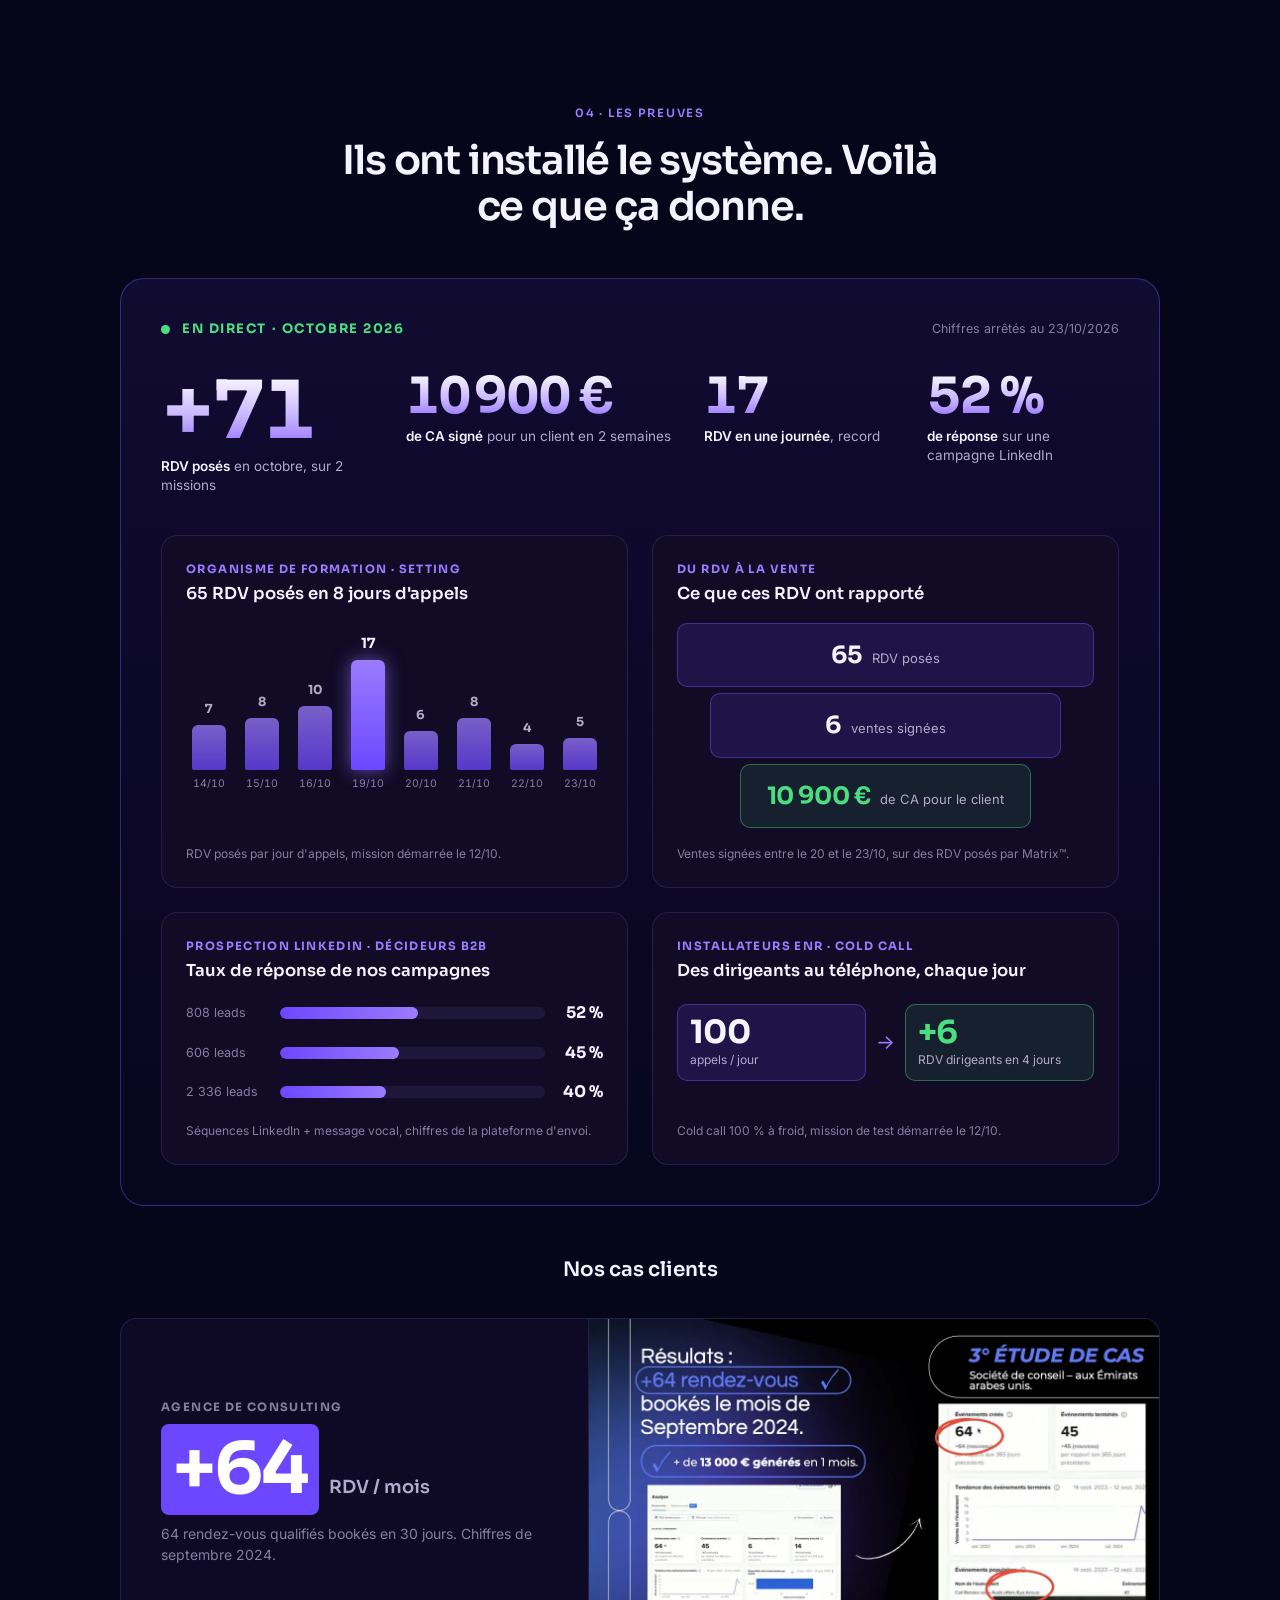
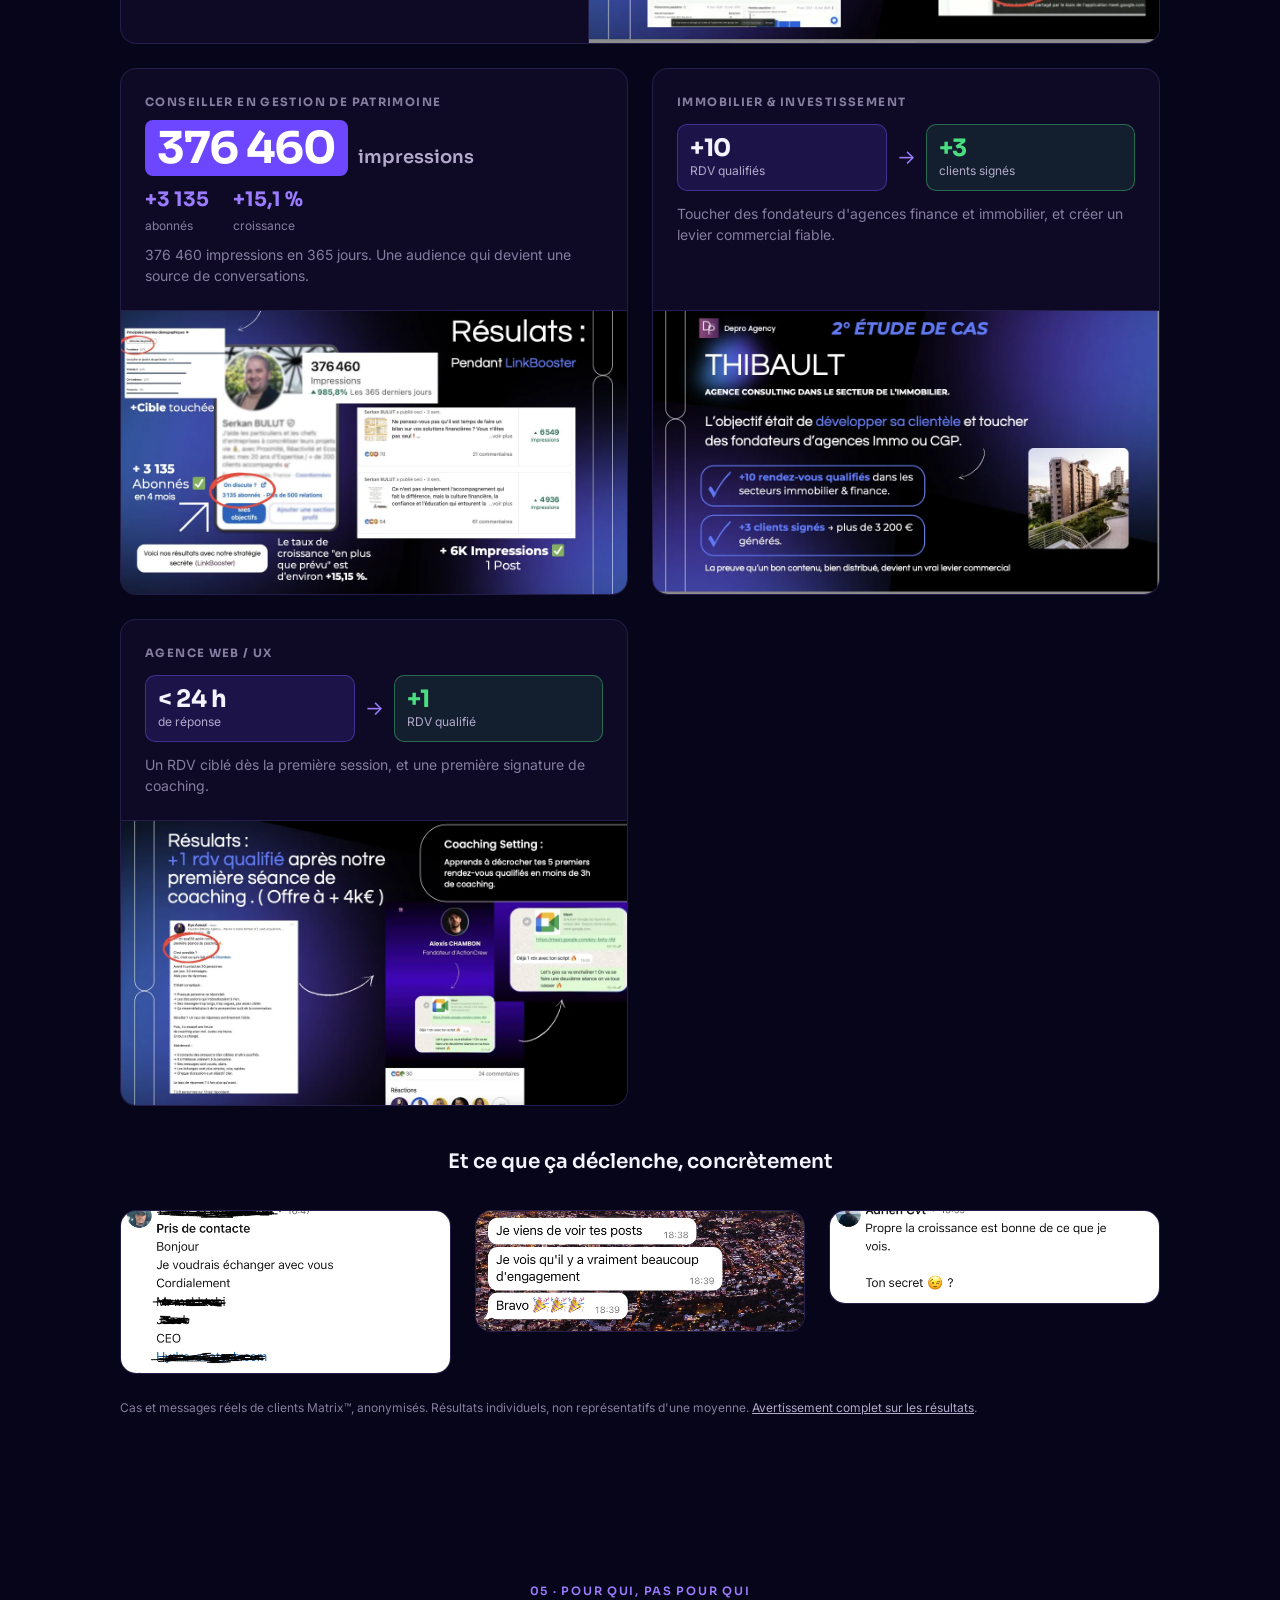
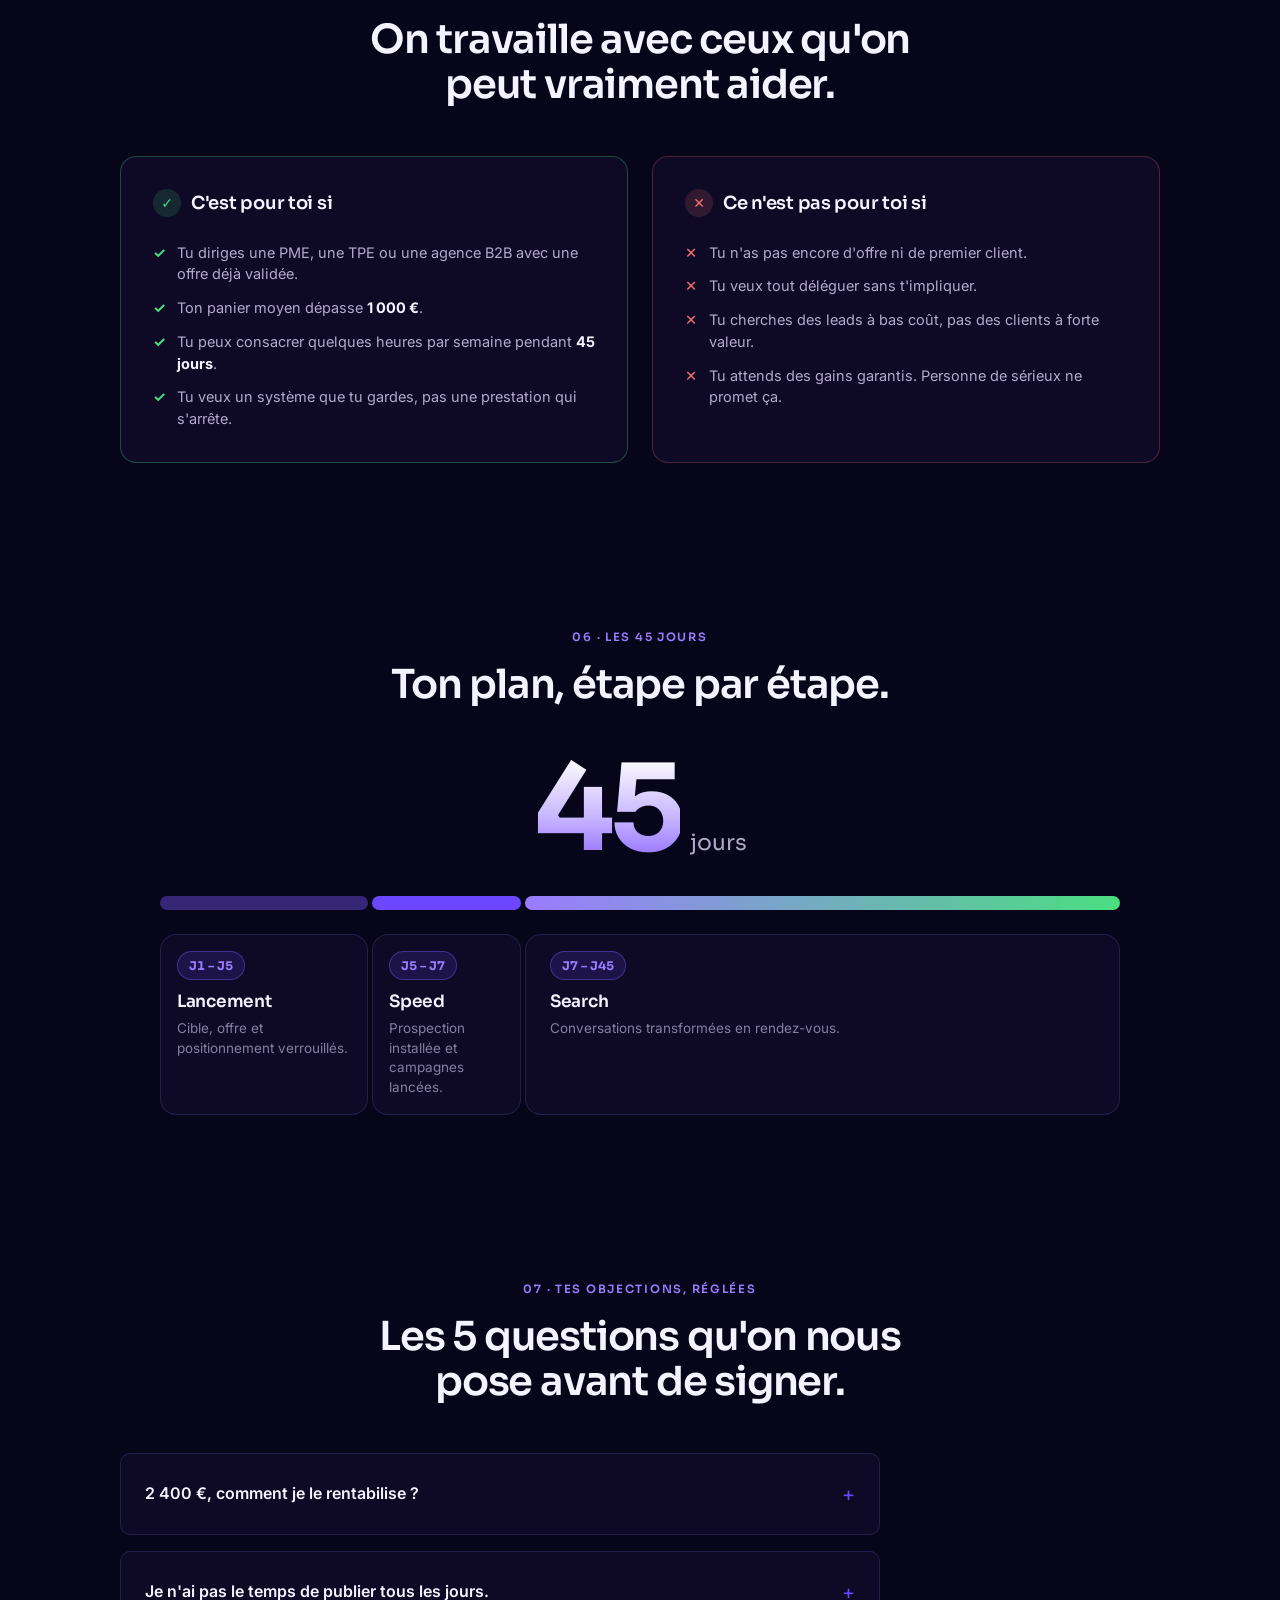
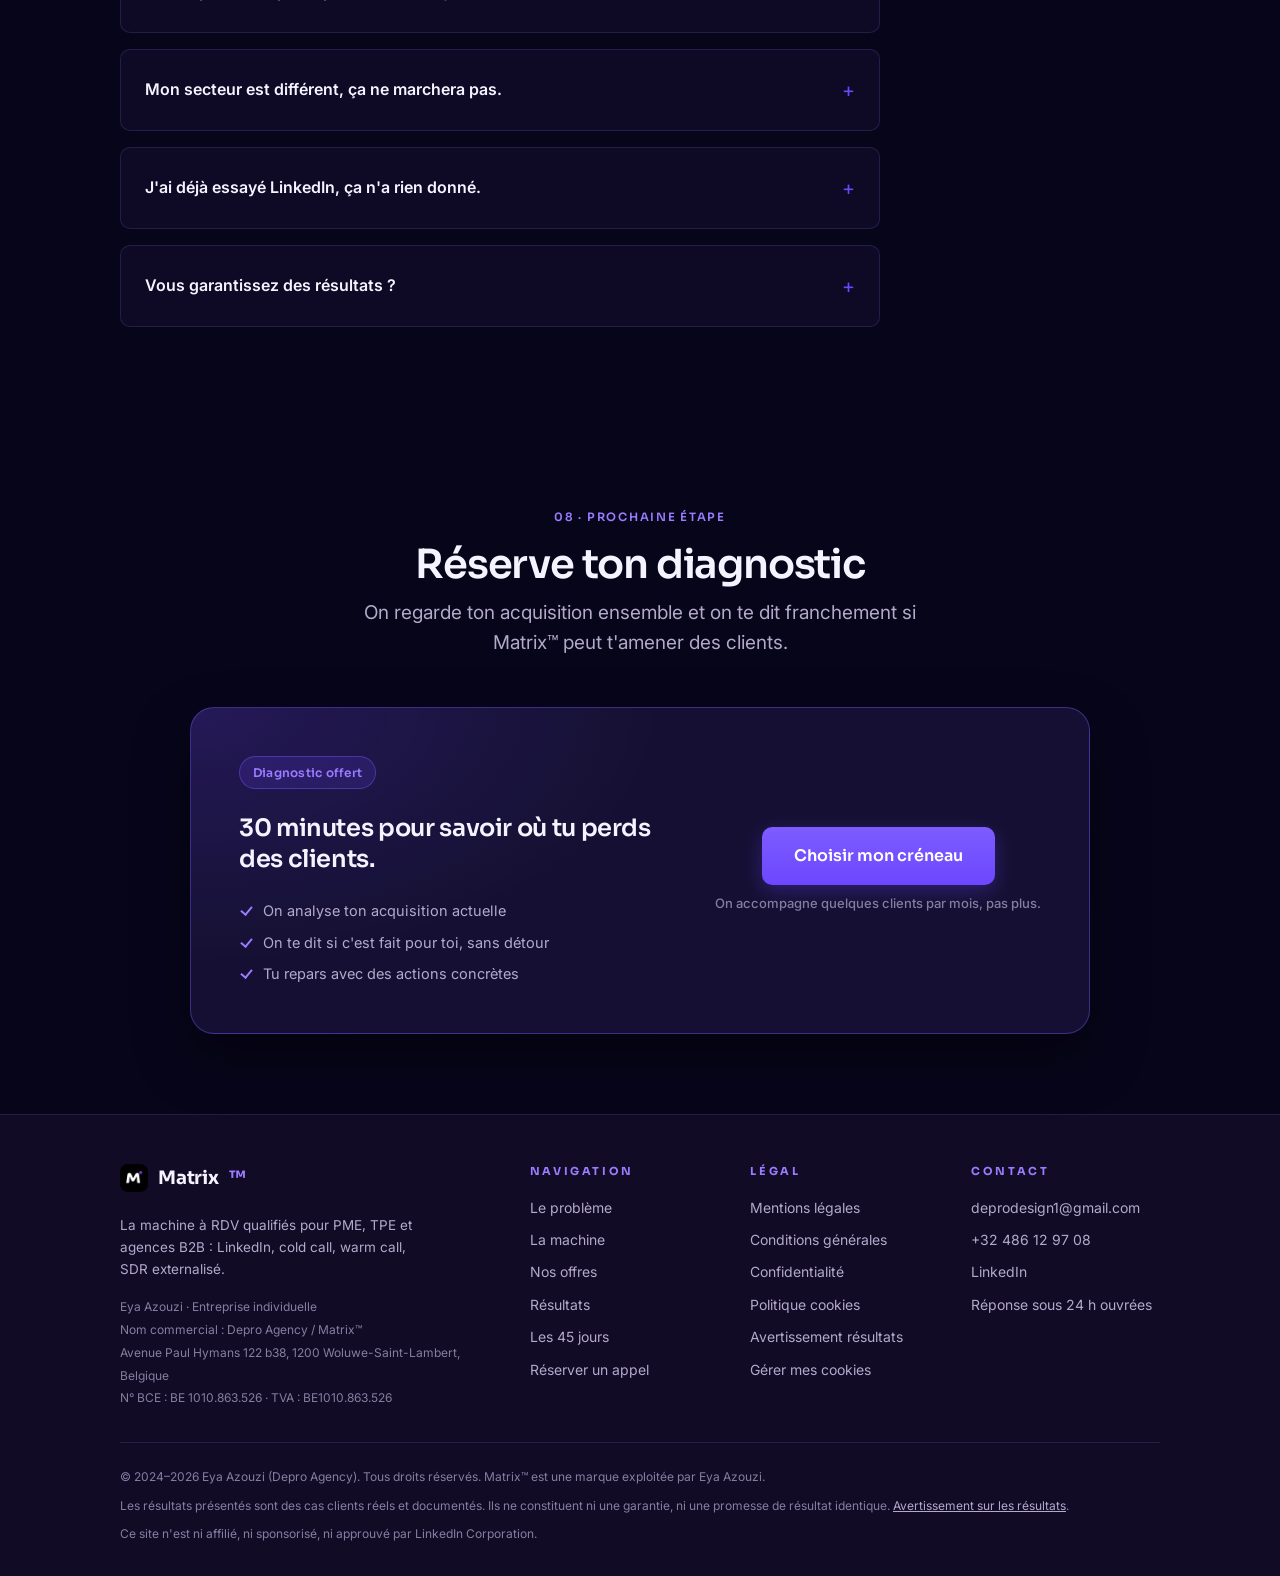
==== commit 08b82abe: "Refonte landing : chiffres en avant, schémas, machine multicanale et KPI d'octobre 2026 Co-Authored-" ====
--- a/index.html
+++ b/index.html
@@ -3,10 +3,10 @@
 <head>
   <meta charset="UTF-8">
   <meta name="viewport" content="width=device-width, initial-scale=1.0">
-  <title>Matrix™ | +64 RDV qualifiés en 1 mois via LinkedIn</title>
-  <meta name="description" content="Matrix™ : le système d'acquisition LinkedIn pour freelances, agences et consultants B2B. 45 jours pour transformer ton expertise en RDV qualifiés, sans dépendre du bouche-à-oreille.">
+  <title>Matrix™ | Ta machine à RDV B2B : LinkedIn, cold call, SDR externalisé</title>
+  <meta name="description" content="Matrix™ : la machine à RDV qualifiés pour PME, TPE et agences B2B. LinkedIn outbound, cold call, warm call, SDR et BDR externalisés. +71 RDV posés en octobre 2026.">
   <meta name="robots" content="index, follow">
-  <meta name="theme-color" content="#0a0714">
+  <meta name="theme-color" content="#07051a">
   <link rel="canonical" href="https://matrix-tm.vercel.app/">
   <link rel="icon" type="image/png" sizes="32x32" href="/assets/img/favicon-32.png">
   <link rel="icon" type="image/png" sizes="512x512" href="/assets/img/favicon-512.png">
@@ -22,22 +22,22 @@
   <meta property="og:type" content="website">
   <meta property="og:site_name" content="Matrix™">
   <meta property="og:locale" content="fr_FR">
-  <meta property="og:title" content="Matrix™ | +64 RDV qualifiés en 1 mois via LinkedIn">
-  <meta property="og:description" content="Le système d'acquisition LinkedIn structuré pour freelances, agences et consultants B2B. 45 jours.">
+  <meta property="og:title" content="Matrix™ | Ta machine à RDV B2B : LinkedIn, cold call, SDR externalisé">
+  <meta property="og:description" content="La machine à RDV qualifiés pour PME, TPE et agences B2B : LinkedIn, cold call, warm call, SDR externalisé.">
   <meta property="og:url" content="https://matrix-tm.vercel.app/">
   <meta property="og:image" content="https://matrix-tm.vercel.app/assets/img/og-image.png">
   <meta property="og:image:width" content="1200">
   <meta property="og:image:height" content="630">
   <meta name="twitter:card" content="summary_large_image">
-  <meta name="twitter:title" content="Matrix™ | +64 RDV qualifiés en 1 mois via LinkedIn">
-  <meta name="twitter:description" content="Le système d'acquisition LinkedIn structuré pour freelances, agences et consultants B2B.">
+  <meta name="twitter:title" content="Matrix™ | Ta machine à RDV B2B : LinkedIn, cold call, SDR externalisé">
+  <meta name="twitter:description" content="La machine à RDV qualifiés pour PME, TPE et agences B2B : LinkedIn, cold call, warm call, SDR externalisé.">
   <meta name="twitter:image" content="https://matrix-tm.vercel.app/assets/img/og-image.png">
   <script type="application/ld+json">
   {
     "@context": "https://schema.org",
     "@type": "ProfessionalService",
     "name": "Matrix™",
-    "description": "Système d'acquisition LinkedIn structuré pour freelances, agences et consultants B2B.",
+    "description": "Machine à RDV qualifiés B2B : LinkedIn outbound, cold call, warm call, SDR et BDR externalisés.",
     "url": "https://matrix-tm.vercel.app/",
     "email": "deprodesign1@gmail.com",
     "telephone": "+32486129708",
@@ -54,7 +54,7 @@
     "sameAs": ["https://www.linkedin.com/in/dpagency-be/"]
   }
   </script>
-  <link rel="stylesheet" href="/assets/css/main.css?v=8">
+  <link rel="stylesheet" href="/assets/css/main.css?v=9">
 </head>
 <body>
   <a class="skip-link" href="#main">Aller au contenu</a>
@@ -66,7 +66,8 @@
         Matrix<span>™</span>
       </a>
       <nav class="header-nav" aria-label="Navigation principale">
-        <a href="#systeme">Le système</a>
+        <a href="#systeme">La machine</a>
+        <a href="#offres">Offres</a>
         <a href="#preuves">Résultats</a>
         <a href="#timeline">Les 45 jours</a>
         <a href="#faq">FAQ</a>
@@ -80,8 +81,9 @@
     </div>
     <div class="scroll-progress"><span id="scroll-progress"></span></div>
     <nav class="mobile-nav" id="mobile-nav" aria-label="Navigation mobile">
-      <a href="#systeme">Le système</a>
-      <a href="#preuves">Résultats</a>
+      <a href="#systeme">La machine</a>
+      <a href="#offres">Offres</a>
+        <a href="#preuves">Résultats</a>
       <a href="#timeline">Les 45 jours</a>
       <a href="#faq">FAQ</a>
       <a class="btn btn-primary js-book" href="https://app.iclosed.io/e/matrix/matrix" rel="noopener">Voir si mon activité est éligible</a>
@@ -93,29 +95,30 @@
     <!-- HERO -->
     <section class="hero" aria-label="Présentation">
       <div class="container">
-        <div class="hero-grid">
-          <div class="hero-copy">
-            <span class="eyebrow">Freelances · Agences · Consultants B2B</span>
-            <h1>Le système qui a booké <em>+64 RDV qualifiés</em> en un mois.</h1>
-            <p class="lead">En 45 jours, Matrix™ installe ta machine à rendez-vous sur LinkedIn.</p>
-            <p class="sub-promise">Déjà en place dans plus de 20 métiers B2B. Le tien en fait sûrement partie.</p>
-            <div class="hero-cta-row">
-              <a class="btn btn-primary btn-lg js-book" href="https://app.iclosed.io/e/matrix/matrix" rel="noopener">Voir si mon activité est éligible</a>
-            </div>
-          </div>
-          <div class="hero-visual reveal">
-            <span class="hero-visual-badge">Cas client · 64 RDV en 30 jours</span>
-            <img src="/assets/img/riseup.webp" alt="Tableau de bord : 64 rendez-vous créés sur un mois" width="932" height="644" fetchpriority="high" decoding="async">
-          </div>
-        </div>
-
-        <div class="kpi-bar reveal" aria-label="Chiffres clés">
-          <div class="kpi"><strong><span class="plus">+</span><span class="count" data-target="3">0</span> ans</strong><span>d'expertise en acquisition B2B</span></div>
-          <div class="kpi"><strong><span class="plus">+</span><span class="count" data-target="380">0</span>k €</strong><span>générés pour nos clients</span></div>
-          <div class="kpi"><strong><span class="plus">+</span><span class="count" data-target="64">0</span></strong><span>RDV qualifiés en 1 mois</span></div>
-          <div class="kpi"><strong><span class="plus">+</span><span class="count" data-target="20">0</span></strong><span>clients B2B accompagnés</span></div>
-        </div>
-
+        <div class="hero-center">
+          <span class="eyebrow">PME · TPE · Agences B2B</span>
+          <h1>Le système qui a booké <em class="hero-num"><span class="plus">+</span><span class="count" data-target="64">64</span> RDV qualifiés</em> en un mois.</h1>
+          <p class="lead">En 45 jours, Matrix™ installe ta <strong>machine à rendez-vous</strong> : LinkedIn, cold call, warm call et SDR externalisé.</p>
+          <p class="sub-promise">Déjà en place dans plus de 20 métiers B2B. Le tien en fait sûrement partie.</p>
+          <ul class="channels" aria-label="Canaux de la machine Matrix">
+            <li>LinkedIn outbound</li><li>Cold call</li><li>Warm call</li><li>SDR externalisé</li><li>BDR externalisé</li>
+          </ul>
+          <div class="hero-cta-row">
+            <a class="btn btn-primary btn-lg js-book" href="https://app.iclosed.io/e/matrix/matrix" rel="noopener">Voir si mon activité est éligible</a>
+          </div>
+        </div>
+
+        <div class="stats reveal" aria-label="Chiffres clés">
+          <div class="stat"><strong><span class="plus">+</span><span class="count" data-target="380">380</span>k&nbsp;€</strong><span><b>générés</b> pour nos clients</span></div>
+          <div class="stat"><strong><span class="plus">+</span><span class="count" data-target="71">71</span></strong><span><b>RDV posés</b> en octobre 2026</span></div>
+          <div class="stat"><strong><span class="plus">+</span><span class="count" data-target="20">20</span></strong><span><b>clients B2B</b> accompagnés</span></div>
+          <div class="stat"><strong><span class="plus">+</span><span class="count" data-target="3">3</span> ans</strong><span><b>d'expertise</b> en acquisition B2B</span></div>
+        </div>
+
+        <div class="hero-visual reveal">
+          <span class="hero-visual-badge">Cas client · 64 RDV en 30 jours</span>
+          <img src="/assets/img/riseup.webp" alt="Tableau de bord : 64 rendez-vous créés sur un mois" width="932" height="644" fetchpriority="high" decoding="async">
+        </div>
       </div>
     </section>
 
@@ -127,21 +130,43 @@
           <h2>Ton offre est solide. Ton acquisition ne suit pas.</h2>
           <p class="lead">Ce n'est pas une question de talent, mais de méthode.</p>
         </div>
+
+        <figure class="pipe-chart card reveal" aria-label="Schéma : RDV par mois, sans système puis avec un système">
+          <div class="pipe-legend">
+            <span class="lg lg-red">Sans système : ça dépend des recos</span>
+            <span class="lg lg-accent">Avec Matrix™ : un flux régulier</span>
+          </div>
+          <svg viewBox="0 0 640 200" role="img" aria-hidden="true" preserveAspectRatio="none">
+            <line x1="0" y1="180" x2="640" y2="180" class="ax"/>
+            <line x1="0" y1="120" x2="640" y2="120" class="grid"/>
+            <line x1="0" y1="60" x2="640" y2="60" class="grid"/>
+            <polyline class="ln-red" points="0,150 53,90 106,170 160,120 213,175 266,60 320,165 373,140 426,178 480,95 533,170 586,150 640,172"/>
+            <polyline class="ln-accent" points="0,150 53,140 106,128 160,118 213,104 266,96 320,84 373,74 426,66 480,56 533,48 586,40 640,32"/>
+          </svg>
+          <figcaption class="pipe-axis"><span>Mois 1</span><span>RDV / mois · schéma illustratif</span><span>Mois 12</span></figcaption>
+        </figure>
+
         <div class="pain-grid">
-          <article class="card reveal">
+          <article class="card pain reveal">
             <span class="pain-num">01</span>
-            <h3>Le 25 du mois, agenda vide</h3>
-            <p>Ton chiffre dépend des recommandations. Elles arrivent quand elles veulent.</p>
-          </article>
-          <article class="card reveal">
+            <div>
+              <h3>Le 25 du mois, agenda vide</h3>
+              <p>Ton chiffre dépend des recommandations. Elles arrivent quand elles veulent.</p>
+            </div>
+          </article>
+          <article class="card pain reveal">
             <span class="pain-num">02</span>
-            <h3>Tu publies, rien ne bouge</h3>
-            <p>Des vues, des likes, mais zéro conversation commerciale.</p>
-          </article>
-          <article class="card reveal">
+            <div>
+              <h3>Tu publies, rien ne bouge</h3>
+              <p>Des vues, des likes, mais zéro conversation commerciale.</p>
+            </div>
+          </article>
+          <article class="card pain reveal">
             <span class="pain-num">03</span>
-            <h3>Tu prospectes à l'instinct</h3>
-            <p>Messages improvisés, relances oubliées. Chaque mois repart de zéro.</p>
+            <div>
+              <h3>Tu prospectes à l'instinct</h3>
+              <p>Messages improvisés, relances oubliées. Chaque mois repart de zéro.</p>
+            </div>
           </article>
         </div>
       </div>
@@ -154,22 +179,39 @@
           <span class="eyebrow">02 · Ce qui ne marche plus</span>
           <h2>Trois réflexes qui te coûtent des clients.</h2>
         </div>
-        <div class="oldway-grid">
-          <article class="card oldway reveal">
-            <span class="oldway-tag">Réflexe 01</span>
-            <h3>Poster au hasard</h3>
-            <p>Sans cible ni angle, tu parles à tout le monde. Donc à personne.</p>
-          </article>
-          <article class="card oldway reveal">
-            <span class="oldway-tag">Réflexe 02</span>
-            <h3>Attendre le bouche-à-oreille</h3>
-            <p>Ingérable : tu ne décides ni du volume, ni du moment, ni de la qualité.</p>
-          </article>
-          <article class="card oldway reveal">
-            <span class="oldway-tag">Réflexe 03</span>
-            <h3>Courir les plateformes freelance</h3>
-            <p>La guerre des prix. Tu brades ton temps au lieu de vendre ton expertise.</p>
-          </article>
+        <div class="versus reveal" role="table" aria-label="Réflexes actuels comparés au système Matrix">
+          <div class="vs-head" role="row">
+            <span role="columnheader" class="vs-h vs-h-old">Le réflexe</span>
+            <span role="columnheader" class="vs-h vs-h-arrow" aria-hidden="true"></span>
+            <span role="columnheader" class="vs-h vs-h-new">Avec Matrix™</span>
+          </div>
+          <div class="vs-row" role="row">
+            <div class="vs-old" role="cell">
+              <span class="oldway-tag">Réflexe 01</span>
+              <h3>Poster au hasard</h3>
+              <p>Sans cible ni angle, tu parles à tout le monde. Donc à personne.</p>
+            </div>
+            <span class="vs-arrow" aria-hidden="true">→</span>
+            <div class="vs-new" role="cell"><span class="vs-chip">Phase 1</span>Cible et angle verrouillés</div>
+          </div>
+          <div class="vs-row" role="row">
+            <div class="vs-old" role="cell">
+              <span class="oldway-tag">Réflexe 02</span>
+              <h3>Attendre le bouche-à-oreille</h3>
+              <p>Ingérable : tu ne décides ni du volume, ni du moment, ni de la qualité.</p>
+            </div>
+            <span class="vs-arrow" aria-hidden="true">→</span>
+            <div class="vs-new" role="cell"><span class="vs-chip">Phase 2</span>Prospection multicanale, chaque semaine</div>
+          </div>
+          <div class="vs-row" role="row">
+            <div class="vs-old" role="cell">
+              <span class="oldway-tag">Réflexe 03</span>
+              <h3>Courir les plateformes freelance</h3>
+              <p>La guerre des prix. Tu brades ton temps au lieu de vendre ton expertise.</p>
+            </div>
+            <span class="vs-arrow" aria-hidden="true">→</span>
+            <div class="vs-new" role="cell"><span class="vs-chip">Phase 3</span>RDV qualifiés, au prix de ton expertise</div>
+          </div>
         </div>
       </div>
     </section>
@@ -181,24 +223,91 @@
           <span class="eyebrow">03 · Le système Matrix™</span>
           <h2>Trois phases pour remplir ton agenda.</h2>
         </div>
-        <div class="phase-grid">
-          <article class="card reveal">
-            <div class="phase-letter" aria-hidden="true">1</div>
+        <figure class="machine reveal" aria-label="Schéma : les canaux alimentent la machine Matrix, qui remplit ton agenda de RDV qualifiés">
+          <ul class="m-inputs">
+            <li><span class="m-ico" aria-hidden="true">in</span>LinkedIn outbound</li>
+            <li><span class="m-ico" aria-hidden="true">☎</span>Cold call</li>
+            <li><span class="m-ico" aria-hidden="true">↻</span>Warm call</li>
+            <li><span class="m-ico" aria-hidden="true">@</span>Email &amp; relances</li>
+          </ul>
+          <div class="m-wire" aria-hidden="true"><span></span><span></span><span></span><span></span></div>
+          <div class="m-core">
+            <span class="m-core-tag">La machine</span>
+            <strong>Matrix™</strong>
+            <span class="m-core-sub">Cible · Scripts · Cadence · Suivi CRM</span>
+          </div>
+          <div class="m-wire m-wire-out" aria-hidden="true"><span></span></div>
+          <div class="m-out">
+            <strong>RDV qualifiés</strong>
+            <span>dans ton agenda</span>
+          </div>
+        </figure>
+
+        <ol class="flow reveal">
+          <li class="flow-step">
+            <span class="flow-node" aria-hidden="true">1</span>
             <span class="phase-tag">Phase 1 · Lancement</span>
             <h3>On cible ta zone de cash</h3>
             <p>Offre, cible et angle les plus rentables pour les 45 prochains jours.</p>
-          </article>
-          <article class="card reveal">
-            <div class="phase-letter" aria-hidden="true">2</div>
+          </li>
+          <li class="flow-step">
+            <span class="flow-node" aria-hidden="true">2</span>
             <span class="phase-tag">Phase 2 · Speed</span>
-            <h3>On installe ta machine LinkedIn</h3>
-            <p>Profil, contenu, prospection cadencée. Des conversations chaque semaine.</p>
-          </article>
-          <article class="card reveal">
-            <div class="phase-letter" aria-hidden="true">3</div>
+            <h3>On installe ta machine multicanale</h3>
+            <p>LinkedIn, cold call, warm call, relances cadencées. Des conversations chaque semaine.</p>
+          </li>
+          <li class="flow-step">
+            <span class="flow-node" aria-hidden="true">3</span>
             <span class="phase-tag">Phase 3 · Search</span>
             <h3>On transforme les échanges en RDV</h3>
             <p>Suivi et relances qui ne laissent aucune opportunité s'éteindre.</p>
+          </li>
+          <li class="flow-step flow-out">
+            <span class="flow-node flow-node-out" aria-hidden="true">✓</span>
+            <span class="phase-tag">Résultat</span>
+            <h3>Ton agenda se remplit</h3>
+          </li>
+        </ol>
+      </div>
+    </section>
+
+    <!-- OFFRES · CANAUX -->
+    <section id="offres" aria-label="Ce qu'on prend en charge">
+      <div class="container">
+        <div class="section-head reveal">
+          <span class="eyebrow">Ce qu'on prend en charge</span>
+          <h2>Un canal, ou toute la machine.</h2>
+        </div>
+        <div class="offer-grid">
+          <article class="card offer reveal">
+            <span class="offer-kpi"><b>52 %</b> de réponse</span>
+            <h3>Prospection LinkedIn</h3>
+            <p>Ciblage, séquences et messages vocaux sur les décideurs.</p>
+          </article>
+          <article class="card offer reveal">
+            <span class="offer-kpi"><b>100</b> appels / jour</span>
+            <h3>Cold call</h3>
+            <p>Appels à froid de dirigeants, RDV qualifiés posés en direct.</p>
+          </article>
+          <article class="card offer reveal">
+            <span class="offer-kpi"><b>65</b> RDV en 8 jours</span>
+            <h3>Warm call &amp; setting</h3>
+            <p>Tes leads entrants rappelés vite et transformés en RDV.</p>
+          </article>
+          <article class="card offer reveal">
+            <span class="offer-kpi"><b>10 900 €</b> signés en 2 sem.</span>
+            <h3>SDR externalisé</h3>
+            <p>Un SDR dédié, branché sur ton CRM et ton agenda.</p>
+          </article>
+          <article class="card offer reveal">
+            <span class="offer-kpi"><b>+3 ans</b> d'outbound B2B</span>
+            <h3>BDR externalisé</h3>
+            <p>Ouverture de nouveaux comptes et marchés, de la liste au RDV.</p>
+          </article>
+          <article class="card offer offer-all reveal">
+            <span class="offer-kpi"><b>45</b> jours</span>
+            <h3>La machine complète</h3>
+            <p>Tous les canaux, pilotés ensemble avec le système Matrix™.</p>
           </article>
         </div>
       </div>
@@ -211,49 +320,114 @@
           <span class="eyebrow">04 · Les preuves</span>
           <h2>Ils ont installé le système. Voilà ce que ça donne.</h2>
         </div>
+
+        <div class="live reveal" aria-label="Résultats d'octobre 2026">
+          <div class="live-head">
+            <span class="live-dot" aria-hidden="true"></span>
+            <span class="live-label">En direct · octobre 2026</span>
+            <span class="live-date">Chiffres arrêtés au 23/10/2026</span>
+          </div>
+
+          <div class="live-stats">
+            <div class="ls ls-hero"><strong><span class="plus">+</span><span class="count" data-target="71">71</span></strong><span><b>RDV posés</b> en octobre, sur 2 missions</span></div>
+            <div class="ls"><strong><span class="count" data-target="10900" data-format="k">10 900</span>&nbsp;€</strong><span><b>de CA signé</b> pour un client en 2 semaines</span></div>
+            <div class="ls"><strong><span class="count" data-target="17">17</span></strong><span><b>RDV en une journée</b>, record</span></div>
+            <div class="ls"><strong><span class="count" data-target="52">52</span>&nbsp;%</strong><span><b>de réponse</b> sur une campagne LinkedIn</span></div>
+          </div>
+
+          <div class="live-grid">
+            <figure class="live-card">
+              <figcaption><span class="lc-sector">Organisme de formation · setting</span><strong>65 RDV posés en 8 jours d'appels</strong></figcaption>
+              <div class="bars" role="img" aria-label="RDV posés par jour : 7, 8, 10, 17, 6, 8, 4, 5">
+                <div class="bar" style="--v:7"><b>7</b><span>14/10</span></div>
+                <div class="bar" style="--v:8"><b>8</b><span>15/10</span></div>
+                <div class="bar" style="--v:10"><b>10</b><span>16/10</span></div>
+                <div class="bar bar-max" style="--v:17"><b>17</b><span>19/10</span></div>
+                <div class="bar" style="--v:6"><b>6</b><span>20/10</span></div>
+                <div class="bar" style="--v:8"><b>8</b><span>21/10</span></div>
+                <div class="bar" style="--v:4"><b>4</b><span>22/10</span></div>
+                <div class="bar" style="--v:5"><b>5</b><span>23/10</span></div>
+              </div>
+              <p class="lc-note">RDV posés par jour d'appels, mission démarrée le 12/10.</p>
+            </figure>
+
+            <figure class="live-card">
+              <figcaption><span class="lc-sector">Du RDV à la vente</span><strong>Ce que ces RDV ont rapporté</strong></figcaption>
+              <div class="funnel" role="img" aria-label="65 RDV posés, 6 ventes signées, 10 900 euros de chiffre d'affaires">
+                <div class="fn fn1"><strong>65</strong><span>RDV posés</span></div>
+                <div class="fn fn2"><strong>6</strong><span>ventes signées</span></div>
+                <div class="fn fn3"><strong>10 900 €</strong><span>de CA pour le client</span></div>
+              </div>
+              <p class="lc-note">Ventes signées entre le 20 et le 23/10, sur des RDV posés par Matrix™.</p>
+            </figure>
+
+            <figure class="live-card">
+              <figcaption><span class="lc-sector">Prospection LinkedIn · décideurs B2B</span><strong>Taux de réponse de nos campagnes</strong></figcaption>
+              <div class="rates" role="img" aria-label="Taux de réponse : 52 % sur 808 leads, 45 % sur 606 leads, 40 % sur 2 336 leads">
+                <div class="rate" style="--p:52"><span class="rate-lbl">808 leads</span><span class="rate-track"><span class="rate-fill"></span></span><b>52 %</b></div>
+                <div class="rate" style="--p:45"><span class="rate-lbl">606 leads</span><span class="rate-track"><span class="rate-fill"></span></span><b>45 %</b></div>
+                <div class="rate" style="--p:40"><span class="rate-lbl">2 336 leads</span><span class="rate-track"><span class="rate-fill"></span></span><b>40 %</b></div>
+              </div>
+              <p class="lc-note">Séquences LinkedIn + message vocal, chiffres de la plateforme d'envoi.</p>
+            </figure>
+
+            <figure class="live-card">
+              <figcaption><span class="lc-sector">Installateurs EnR · cold call</span><strong>Des dirigeants au téléphone, chaque jour</strong></figcaption>
+              <div class="mini-funnel mf-lg">
+                <div class="mf-step"><strong>100</strong><span>appels / jour</span></div>
+                <span class="mf-arrow" aria-hidden="true">→</span>
+                <div class="mf-step mf-win"><strong>+6</strong><span>RDV dirigeants en 4 jours</span></div>
+              </div>
+              <p class="lc-note">Cold call 100 % à froid, mission de test démarrée le 12/10.</p>
+            </figure>
+          </div>
+        </div>
+
+        <p class="dm-title proof-sub">Nos cas clients</p>
         <div class="proof-grid">
+          <article class="card proof-card proof-feature reveal">
+            <div class="proof-body">
+              <span class="proof-sector">Agence de consulting</span>
+              <p class="proof-big"><mark>+64</mark> RDV / mois</p>
+              <p>64 rendez-vous qualifiés bookés en 30 jours. Chiffres de septembre 2024.</p>
+            </div>
+            <img src="/assets/img/case-64rdv.webp" alt="Capture : 64 rendez-vous qualifiés bookés en 30 jours" width="1150" height="654" loading="lazy" decoding="async">
+          </article>
           <article class="card proof-card reveal">
-            <img src="/assets/img/case-64rdv.webp" alt="Capture : 64 rendez-vous qualifiés bookés en 30 jours" width="1150" height="654" loading="lazy" decoding="async">
             <div class="proof-body">
-              <h3>Agence de consulting</h3>
-              <p>64 rendez-vous qualifiés bookés en 30 jours. Chiffres de septembre 2024.</p>
-              <div class="proof-metrics">
-                <div><strong>+64</strong><span>RDV / mois</span></div>
-              </div>
-            </div>
-          </article>
-          <article class="card proof-card reveal">
-            <img src="/assets/img/case-serkan.webp" alt="Capture : 376 460 impressions LinkedIn en 365 jours" width="1150" height="640" loading="lazy" decoding="async">
-            <div class="proof-body">
-              <h3>Conseiller en gestion de patrimoine</h3>
-              <p>376 460 impressions en 365 jours. Une audience qui devient une source de conversations.</p>
+              <span class="proof-sector">Conseiller en gestion de patrimoine</span>
+              <p class="proof-big"><mark>376 460</mark> impressions</p>
               <div class="proof-metrics">
                 <div><strong>+3 135</strong><span>abonnés</span></div>
                 <div><strong>+15,1 %</strong><span>croissance</span></div>
               </div>
-            </div>
+              <p>376 460 impressions en 365 jours. Une audience qui devient une source de conversations.</p>
+            </div>
+            <img src="/assets/img/case-serkan.webp" alt="Capture : 376 460 impressions LinkedIn en 365 jours" width="1150" height="640" loading="lazy" decoding="async">
           </article>
           <article class="card proof-card reveal">
+            <div class="proof-body">
+              <span class="proof-sector">Immobilier &amp; investissement</span>
+              <div class="mini-funnel" aria-label="10 RDV qualifiés, puis 3 clients signés">
+                <div class="mf-step"><strong>+10</strong><span>RDV qualifiés</span></div>
+                <span class="mf-arrow" aria-hidden="true">→</span>
+                <div class="mf-step mf-win"><strong>+3</strong><span>clients signés</span></div>
+              </div>
+              <p>Toucher des fondateurs d'agences finance et immobilier, et créer un levier commercial fiable.</p>
+            </div>
             <img src="/assets/img/case-thibault.webp" alt="Capture : 10 RDV qualifiés, 3 clients signés" width="1150" height="650" loading="lazy" decoding="async">
+          </article>
+          <article class="card proof-card reveal">
             <div class="proof-body">
-              <h3>Immobilier &amp; investissement</h3>
-              <p>Toucher des fondateurs d'agences finance et immobilier, et créer un levier commercial fiable.</p>
-              <div class="proof-metrics">
-                <div><strong>+10</strong><span>RDV qualifiés</span></div>
-                <div><strong>+3</strong><span>clients signés</span></div>
+              <span class="proof-sector">Agence web / UX</span>
+              <div class="mini-funnel" aria-label="1 RDV qualifié, réponse en moins de 24 heures">
+                <div class="mf-step"><strong>&lt; 24 h</strong><span>de réponse</span></div>
+                <span class="mf-arrow" aria-hidden="true">→</span>
+                <div class="mf-step mf-win"><strong>+1</strong><span>RDV qualifié</span></div>
               </div>
-            </div>
-          </article>
-          <article class="card proof-card reveal">
+              <p>Un RDV ciblé dès la première session, et une première signature de coaching.</p>
+            </div>
             <img src="/assets/img/case-coaching-setting.webp" alt="Capture : premier rendez-vous ciblé après la première session" width="1150" height="642" loading="lazy" decoding="async">
-            <div class="proof-body">
-              <h3>Agence web / UX</h3>
-              <p>Un RDV ciblé dès la première session, et une première signature de coaching.</p>
-              <div class="proof-metrics">
-                <div><strong>+1</strong><span>RDV qualifié</span></div>
-                <div><strong>&lt; 24 h</strong><span>de réponse</span></div>
-              </div>
-            </div>
           </article>
         </div>
         <div class="dm-block reveal">
@@ -277,16 +451,16 @@
         </div>
         <div class="icp-grid">
           <div class="card icp-col icp-yes reveal">
-            <h3><span class="icp-dot" aria-hidden="true"></span>C'est pour toi si</h3>
+            <h3><span class="icp-mark" aria-hidden="true">✓</span>C'est pour toi si</h3>
             <ul>
-              <li>Tu es freelance, agence ou consultant B2B avec une offre déjà validée.</li>
-              <li>Ton panier moyen dépasse 1 000 €.</li>
-              <li>Tu peux consacrer quelques heures par semaine pendant 45 jours.</li>
+              <li>Tu diriges une PME, une TPE ou une agence B2B avec une offre déjà validée.</li>
+              <li>Ton panier moyen dépasse <b>1 000 €</b>.</li>
+              <li>Tu peux consacrer quelques heures par semaine pendant <b>45 jours</b>.</li>
               <li>Tu veux un système que tu gardes, pas une prestation qui s'arrête.</li>
             </ul>
           </div>
           <div class="card icp-col icp-no reveal">
-            <h3><span class="icp-dot" aria-hidden="true"></span>Ce n'est pas pour toi si</h3>
+            <h3><span class="icp-mark" aria-hidden="true">✕</span>Ce n'est pas pour toi si</h3>
             <ul>
               <li>Tu n'as pas encore d'offre ni de premier client.</li>
               <li>Tu veux tout déléguer sans t'impliquer.</li>
@@ -305,26 +479,29 @@
           <span class="eyebrow">06 · Les 45 jours</span>
           <h2>Ton plan, étape par étape.</h2>
         </div>
-        <ol class="roadmap reveal">
-          <li class="rm-step">
-            <span class="rm-num" aria-hidden="true">1</span>
-            <span class="rm-days">J1 – J5</span>
-            <h3>Lancement</h3>
-            <p>Cible, offre et positionnement verrouillés.</p>
-          </li>
-          <li class="rm-step">
-            <span class="rm-num" aria-hidden="true">2</span>
-            <span class="rm-days">J5 – J7</span>
-            <h3>Speed</h3>
-            <p>Prospection installée et campagnes lancées.</p>
-          </li>
-          <li class="rm-step">
-            <span class="rm-num" aria-hidden="true">3</span>
-            <span class="rm-days">J7 – J45</span>
-            <h3>Search</h3>
-            <p>Conversations transformées en rendez-vous.</p>
-          </li>
-        </ol>
+        <div class="gantt reveal">
+          <div class="gantt-big"><strong>45</strong><span>jours</span></div>
+          <div class="gantt-track" aria-hidden="true">
+            <span class="g-seg g1"></span><span class="g-seg g2"></span><span class="g-seg g3"></span>
+          </div>
+          <ol class="gantt-steps">
+            <li class="g-step g1">
+              <span class="rm-days">J1 – J5</span>
+              <h3>Lancement</h3>
+              <p>Cible, offre et positionnement verrouillés.</p>
+            </li>
+            <li class="g-step g2">
+              <span class="rm-days">J5 – J7</span>
+              <h3>Speed</h3>
+              <p>Prospection installée et campagnes lancées.</p>
+            </li>
+            <li class="g-step g3">
+              <span class="rm-days">J7 – J45</span>
+              <h3>Search</h3>
+              <p>Conversations transformées en rendez-vous.</p>
+            </li>
+          </ol>
+        </div>
       </div>
     </section>
 
@@ -427,7 +604,7 @@
             <img src="/assets/img/matrix-logo.webp" alt="" width="26" height="26" loading="lazy" decoding="async">
             Matrix<span>™</span>
           </a>
-          <p class="footer-tagline">Le système d'acquisition LinkedIn structuré pour freelances, agences et consultants B2B.</p>
+          <p class="footer-tagline">La machine à RDV qualifiés pour PME, TPE et agences B2B : LinkedIn, cold call, warm call, SDR externalisé.</p>
           <p class="footer-legal-id">
             Eya Azouzi · Entreprise individuelle<br>
             Nom commercial : Depro Agency / Matrix™<br>
@@ -439,7 +616,8 @@
           <p class="footer-title">Navigation</p>
           <ul>
             <li><a href="#probleme">Le problème</a></li>
-            <li><a href="#systeme">Le système</a></li>
+            <li><a href="#systeme">La machine</a></li>
+            <li><a href="#offres">Nos offres</a></li>
             <li><a href="#preuves">Résultats</a></li>
             <li><a href="#timeline">Les 45 jours</a></li>
             <li><a href="#reserver">Réserver un appel</a></li>
@@ -474,6 +652,6 @@
     </div>
   </footer>
 
-  <script src="/assets/js/main.js?v=8" defer></script>
+  <script src="/assets/js/main.js?v=9" defer></script>
 </body>
 </html>
--- a/assets/css/main.css
+++ b/assets/css/main.css
@@ -1,7 +1,7 @@
 /* ============ DESIGN SYSTEM ============ */
 :root {
-  --bg: #0a0714;
-  --bg-elev: #130c22;
+  --bg: #07051a;
+  --bg-elev: #110b26;
   --accent: #6c47ff;
   --accent-2: #9b7bff;
   --accent-soft: rgba(108, 71, 255, 0.16);
@@ -20,7 +20,8 @@
   --r-sm: 10px; --r-md: 16px; --r-lg: 24px;
   --font-display: "Sora", system-ui, -apple-system, "Segoe UI", sans-serif;
   --font-body: "Inter", system-ui, -apple-system, "Segoe UI", sans-serif;
-  --maxw: 1080px;
+  --maxw: 1120px;
+  --num-grad: linear-gradient(180deg, #ffffff 0%, #c9b8ff 55%, #8f6bff 100%);
 }
 * { box-sizing: border-box; margin: 0; padding: 0; }
 html { scroll-behavior: smooth; }
@@ -43,7 +44,7 @@
 h1 { font-size: clamp(34px, 5.4vw, 64px); line-height: 1.07; font-weight: 600; letter-spacing: -0.035em; color: var(--fg); }
 h2 { font-size: clamp(26px, 3.6vw, 40px); line-height: 1.14; font-weight: 600; letter-spacing: -0.03em; color: var(--fg); }
 h3 { font-size: 18px; font-weight: 600; letter-spacing: -0.015em; }
-h1, h2, h3, .brand, .eyebrow, .phase-tag, .tl-badge { font-family: var(--font-display); }
+h1, h2, h3, .brand, .eyebrow, .phase-tag { font-family: var(--font-display); }
 
 /* Eyebrow unifié (hero + sections) — repère de progression cohérent */
 .eyebrow {
@@ -181,15 +182,15 @@
 }
 .btn-ghost:hover { background: var(--glass-strong); }
 
-/* ============ HERO ============ */
-.hero { position: relative; padding: var(--s5) 0 var(--s6); overflow: hidden; }
-@media (min-width: 768px) { .hero { padding: var(--s8) 0 var(--s6); } }
+/* ============ HERO (centré, chiffre géant) ============ */
+.hero { position: relative; padding: var(--s6) 0 var(--s6); overflow: hidden; }
+@media (min-width: 768px) { .hero { padding: var(--s10) 0 var(--s8); } }
 .hero::before {
   content: ""; position: absolute; inset: -40% -20% auto;
   height: 130%;
   background:
-    radial-gradient(ellipse 50% 40% at 28% 28%, rgba(108, 71, 255, 0.18), transparent 66%),
-    radial-gradient(ellipse 38% 38% at 78% 12%, rgba(155, 123, 255, 0.1), transparent 62%);
+    radial-gradient(ellipse 50% 40% at 50% 22%, rgba(108, 71, 255, 0.22), transparent 66%),
+    radial-gradient(ellipse 38% 38% at 80% 10%, rgba(76, 140, 255, 0.10), transparent 62%);
   animation: hero-drift 22s ease-in-out infinite alternate;
   pointer-events: none;
 }
@@ -197,71 +198,61 @@
   from { transform: translate3d(-3%, 0, 0) scale(1); }
   to   { transform: translate3d(3%, 4%, 0) scale(1.06); }
 }
-.hero-grid {
+.hero-center { position: relative; max-width: 1000px; margin: 0 auto; text-align: center; display: flex; flex-direction: column; align-items: center; }
+.hero-center .eyebrow::before { display: none; }
+.hero h1 { font-size: clamp(30px, 4.4vw, 52px); }
+.hero-num {
+  display: block; font-style: normal;
+  font-size: clamp(52px, 8.6vw, 104px); line-height: 1; letter-spacing: -0.045em; font-weight: 700;
+  margin: 10px 0 6px;
+  background: var(--num-grad); -webkit-background-clip: text; background-clip: text; color: transparent;
+  font-variant-numeric: tabular-nums;
+}
+.hero-num .plus { color: inherit; }
+.hero .lead { margin: var(--s3) auto 0; }
+.hero .lead strong { color: var(--fg); }
+.sub-promise { margin-top: var(--s2); font-size: 14.5px; color: var(--faint); }
+.channels { list-style: none; display: flex; flex-wrap: wrap; justify-content: center; gap: 8px; margin-top: var(--s3); }
+.channels li {
+  font-family: var(--font-display); font-size: 13px; font-weight: 600; color: var(--fg);
+  padding: 7px 14px; border-radius: 999px;
+  background: var(--glass); border: 1px solid var(--border);
+}
+.channels li::before { content: ""; display: inline-block; width: 6px; height: 6px; border-radius: 50%; background: var(--green); margin-right: 8px; vertical-align: 2px; }
+.hero-cta-row { margin-top: var(--s4); display: flex; justify-content: center; }
+.book-note { font-size: 13px; color: var(--faint); font-weight: 500; }
+
+/* Stats géantes (style « résultats » sans cadre) */
+.stats {
   position: relative;
-  display: grid; gap: var(--s6); align-items: center;
-}
-@media (min-width: 900px) { .hero-grid { grid-template-columns: 1.1fr 0.9fr; } }
-.hero h1 em {
-  font-style: normal;
-  color: var(--accent-2);
-}
-.hero .lead { margin-top: var(--s3); }
-.sub-promise {
-  margin-top: var(--s3);
-  font-size: 15px; color: var(--muted); line-height: 1.6;
-  max-width: 560px;
-  padding: var(--s2) var(--s3);
-  border-left: 2px solid var(--accent-border);
-  background: var(--glass);
-  border-radius: 0 var(--r-sm) var(--r-sm) 0;
-}
-.sub-promise em { font-style: normal; color: var(--accent-2); font-weight: 700; }
-.hero-cta-row { margin-top: var(--s4); display: flex; flex-direction: column; align-items: flex-start; gap: var(--s2); }
-.book-note { font-size: 13px; color: var(--faint); font-weight: 500; }
+  margin-top: var(--s8);
+  display: grid; grid-template-columns: repeat(2, 1fr); gap: var(--s4) var(--s2);
+  text-align: center;
+}
+@media (min-width: 900px) { .stats { grid-template-columns: repeat(4, 1fr); gap: 0; } .stat + .stat { border-left: 1px solid var(--border); } }
+.stat { display: flex; flex-direction: column; align-items: center; gap: 8px; padding: 0 var(--s2); }
+.stat strong {
+  font-family: var(--font-display);
+  font-size: clamp(38px, 5.6vw, 64px); font-weight: 700; letter-spacing: -0.04em; line-height: 1;
+  background: var(--num-grad); -webkit-background-clip: text; background-clip: text; color: transparent;
+  font-variant-numeric: tabular-nums; white-space: nowrap;
+}
+.stat > span { font-size: 14px; color: var(--muted); max-width: 180px; line-height: 1.4; }
+.stat > span b, .ls > span b { color: var(--fg); font-weight: 600; }
+
 .hero-visual {
-  position: relative;
-  border: 1px solid var(--border);
-  background: var(--glass);
-  backdrop-filter: blur(12px);
-  -webkit-backdrop-filter: blur(12px);
-  border-radius: var(--r-lg);
-  padding: var(--s2);
-  box-shadow: 0 32px 64px rgba(0, 0, 0, 0.5);
+  position: relative; max-width: 820px; margin: var(--s8) auto 0;
+  border: 1px solid var(--border); background: var(--glass);
+  border-radius: var(--r-lg); padding: var(--s2);
+  box-shadow: 0 32px 80px rgba(0, 0, 0, 0.55), 0 0 0 1px rgba(108,71,255,0.08);
 }
 .hero-visual img { border-radius: var(--r-md); }
 .hero-visual-badge {
   position: absolute; top: calc(var(--s2) + 10px); left: calc(var(--s2) + 10px); z-index: 2;
-  font-family: var(--font-display);
-  font-size: 12px; font-weight: 700; letter-spacing: 0.02em;
-  color: #fff; background: rgba(13, 8, 26, 0.82);
-  border: 1px solid var(--accent-border); border-radius: 999px;
-  padding: 7px 14px;
-  backdrop-filter: blur(8px); -webkit-backdrop-filter: blur(8px);
-}
-
-/* ============ KPI BAR ============ */
-.kpi-bar {
-  margin-top: var(--s6);
-  display: grid; grid-template-columns: repeat(2, 1fr); gap: 1px;
-  background: var(--border);
-  border: 1px solid var(--border); border-radius: var(--r-md);
-  overflow: hidden;
-}
-@media (min-width: 768px) { .kpi-bar { grid-template-columns: repeat(4, 1fr); } }
-.kpi {
-  background: var(--bg-elev);
-  padding: var(--s4) var(--s3);
-  display: flex; flex-direction: column; gap: 6px;
-}
-.kpi strong {
-  font-size: clamp(30px, 4.2vw, 46px); font-weight: 700; letter-spacing: -0.03em; line-height: 1;
-  color: var(--fg);
-  font-variant-numeric: tabular-nums;
-  white-space: nowrap;
-}
-.kpi strong .plus { color: var(--accent-2); }
-.kpi > span { font-size: 13.5px; color: var(--muted); font-weight: 500; }
+  font-family: var(--font-display); font-size: 12px; font-weight: 700;
+  color: #fff; background: rgba(13, 8, 26, 0.85);
+  border: 1px solid var(--accent-border); border-radius: 999px; padding: 7px 14px;
+}
 
 /* ============ GLASS CARD ============ */
 .card {
@@ -271,121 +262,310 @@
   padding: var(--s4);
   transition: transform 0.3s cubic-bezier(0.4,0,0.2,1), border-color 0.3s ease, background 0.3s ease;
 }
-.card:hover {
-  transform: translateY(-3px);
-  border-color: var(--accent-border);
-  background: var(--glass-strong);
-}
-
-/* ============ DOULEUR ============ */
+.card:hover { transform: translateY(-3px); border-color: var(--accent-border); background: var(--glass-strong); }
+
+/* ============ 01 · SCHÉMA PIPELINE ============ */
+.pipe-chart { padding: var(--s3); margin-bottom: var(--s3); }
+.pipe-chart:hover { transform: none; }
+.pipe-legend { display: flex; flex-wrap: wrap; gap: var(--s1) var(--s3); margin-bottom: var(--s2); }
+.lg { font-size: 13.5px; font-weight: 600; color: var(--fg); display: inline-flex; align-items: center; gap: 8px; }
+.lg::before { content: ""; width: 18px; height: 3px; border-radius: 2px; }
+.lg-red::before { background: var(--red); }
+.lg-accent::before { background: var(--accent-2); }
+.pipe-chart svg { width: 100%; height: 160px; display: block; }
+@media (min-width: 768px) { .pipe-chart svg { height: 200px; } }
+.pipe-chart .ax { stroke: var(--border); stroke-width: 1; }
+.pipe-chart .grid { stroke: rgba(151,125,255,0.08); stroke-width: 1; stroke-dasharray: 4 6; }
+.pipe-chart polyline { fill: none; stroke-width: 3; stroke-linejoin: round; stroke-linecap: round; vector-effect: non-scaling-stroke; }
+.ln-red { stroke: var(--red); opacity: 0.75; }
+.ln-accent { stroke: var(--accent-2); }
+.pipe-axis { display: flex; justify-content: space-between; margin-top: 8px; font-size: 12px; color: var(--faint); }
+
 .pain-grid { display: grid; gap: var(--s2); }
-@media (min-width: 768px) { .pain-grid { grid-template-columns: repeat(3, 1fr); gap: var(--s3); } }
+@media (min-width: 768px) { .pain-grid { grid-template-columns: repeat(3, 1fr); } }
+.pain { display: flex; gap: var(--s2); padding: var(--s3); }
 .pain-num {
-  font-size: 13px; font-weight: 700; color: var(--accent);
-  letter-spacing: 0.12em; margin-bottom: var(--s2); display: block;
-}
-.pain-grid p { color: var(--muted); font-size: 15px; margin-top: var(--s1); }
-
-/* ============ PHASES ============ */
-.phase-grid { display: grid; gap: var(--s3); }
-@media (min-width: 900px) { .phase-grid { grid-template-columns: repeat(3, 1fr); } }
-.phase-letter {
-  width: 48px; height: 48px; border-radius: var(--r-sm);
+  font-family: var(--font-display); font-size: 28px; font-weight: 700; line-height: 1;
+  color: var(--accent-2); opacity: 0.55; flex: none;
+}
+.pain h3 { font-size: 16.5px; }
+.pain p { color: var(--faint); font-size: 14px; margin-top: 4px; line-height: 1.5; }
+
+/* ============ 02 · AVANT / AVEC MATRIX ============ */
+.versus { max-width: 920px; margin: 0 auto; display: flex; flex-direction: column; gap: var(--s2); }
+.vs-head { display: none; }
+@media (min-width: 768px) {
+  .vs-head { display: grid; grid-template-columns: 1fr 48px 0.8fr; padding: 0 var(--s3); }
+  .vs-h { font-family: var(--font-display); font-size: 12px; font-weight: 700; letter-spacing: 0.14em; text-transform: uppercase; }
+  .vs-h-old { color: var(--red); } .vs-h-new { color: var(--green); }
+}
+.vs-row {
+  display: grid; grid-template-columns: 1fr; gap: var(--s2); align-items: center;
+  border: 1px solid var(--border); border-radius: var(--r-md); background: var(--glass); padding: var(--s3);
+}
+@media (min-width: 768px) { .vs-row { grid-template-columns: 1fr 48px 0.8fr; } }
+.oldway-tag { font-size: 11.5px; font-weight: 700; letter-spacing: 0.14em; text-transform: uppercase; color: var(--red); display: block; margin-bottom: 4px; }
+.vs-old h3 { text-decoration: line-through; text-decoration-color: rgba(248,113,113,0.55); text-decoration-thickness: 2px; }
+.vs-old p { color: var(--faint); font-size: 14px; margin-top: 4px; line-height: 1.5; }
+.vs-arrow { font-size: 22px; color: var(--accent-2); text-align: center; transform: rotate(90deg); }
+@media (min-width: 768px) { .vs-arrow { transform: none; } }
+.vs-new {
+  font-family: var(--font-display); font-weight: 600; font-size: 15.5px; color: var(--fg);
+  background: rgba(74, 222, 128, 0.07); border: 1px solid rgba(74, 222, 128, 0.28);
+  border-radius: var(--r-sm); padding: 14px 16px; display: flex; flex-direction: column; gap: 4px;
+}
+.vs-chip { font-size: 11px; letter-spacing: 0.12em; text-transform: uppercase; color: var(--green); }
+
+/* ============ 03 · LA MACHINE (schéma) ============ */
+.machine {
+  display: grid; gap: var(--s2); align-items: center; justify-items: center;
+  max-width: 980px; margin: 0 auto var(--s6);
+}
+@media (min-width: 900px) { .machine { grid-template-columns: 1.1fr 60px 1fr 60px 0.9fr; gap: 0; } }
+.m-inputs { list-style: none; display: grid; grid-template-columns: 1fr 1fr; gap: 10px; width: 100%; }
+@media (min-width: 900px) { .m-inputs { grid-template-columns: 1fr; } }
+.m-inputs li {
+  display: flex; align-items: center; gap: 10px;
+  font-family: var(--font-display); font-size: 14px; font-weight: 600;
+  padding: 12px 14px; border-radius: var(--r-sm);
+  background: var(--glass); border: 1px solid var(--border);
+}
+.m-ico {
+  width: 30px; height: 30px; flex: none; border-radius: 8px;
+  display: inline-flex; align-items: center; justify-content: center;
+  font-size: 13px; font-weight: 700; color: var(--accent-2);
+  background: var(--accent-soft); border: 1px solid var(--accent-border);
+}
+.m-wire { width: 2px; height: 36px; background: linear-gradient(var(--accent-border), var(--accent)); position: relative; }
+.m-wire span { display: none; }
+@media (min-width: 900px) {
+  .m-wire { width: 100%; height: 2px; background: linear-gradient(90deg, var(--accent-border), var(--accent)); }
+}
+.m-wire::after {
+  content: ""; position: absolute; width: 8px; height: 8px; border-radius: 50%; background: var(--accent-2);
+  box-shadow: 0 0 12px var(--accent-2);
+  left: -3px; top: 0; animation: m-flow-v 1.8s linear infinite;
+}
+@media (min-width: 900px) { .m-wire::after { top: -3px; left: 0; animation-name: m-flow-h; } }
+@keyframes m-flow-v { from { transform: translateY(0); } to { transform: translateY(30px); } }
+@keyframes m-flow-h { from { transform: translateX(0); } to { transform: translateX(52px); } }
+.m-core {
+  width: 100%; max-width: 280px; text-align: center;
+  padding: var(--s4) var(--s3); border-radius: var(--r-lg);
+  border: 1px solid var(--accent);
+  background: radial-gradient(ellipse 90% 90% at 50% 0%, rgba(108,71,255,0.35), rgba(108,71,255,0.08));
+  box-shadow: 0 0 60px rgba(108,71,255,0.35);
+  display: flex; flex-direction: column; gap: 6px;
+}
+.m-core-tag { font-size: 11px; font-weight: 700; letter-spacing: 0.16em; text-transform: uppercase; color: var(--accent-2); }
+.m-core strong { font-family: var(--font-display); font-size: 30px; letter-spacing: -0.03em; }
+.m-core-sub { font-size: 13px; color: var(--muted); }
+.m-out {
+  width: 100%; max-width: 240px; text-align: center; padding: var(--s3);
+  border-radius: var(--r-md); background: rgba(74,222,128,0.08); border: 1px solid rgba(74,222,128,0.35);
+  display: flex; flex-direction: column;
+}
+.m-out strong { font-family: var(--font-display); font-size: 20px; color: var(--green); }
+.m-out span { font-size: 13.5px; color: var(--muted); }
+
+/* Flux 3 phases → résultat */
+.flow { list-style: none; display: grid; gap: var(--s2); counter-reset: none; }
+@media (min-width: 900px) { .flow { grid-template-columns: repeat(4, 1fr); gap: var(--s3); } }
+.flow-step { position: relative; padding-top: var(--s1); }
+.flow-node {
+  width: 44px; height: 44px; border-radius: 50%;
   display: flex; align-items: center; justify-content: center;
-  font-size: 18px; font-weight: 700;
-  background: var(--accent-soft); color: var(--accent);
-  border: 1px solid var(--accent-border);
-  margin-bottom: var(--s3);
-}
-.phase-tag { font-size: 12px; font-weight: 600; letter-spacing: 0.16em; text-transform: uppercase; color: var(--faint); margin-bottom: 4px; display: block; }
-.phase-grid p { color: var(--muted); font-size: 15px; margin-top: var(--s2); }
+  font-family: var(--font-display); font-size: 17px; font-weight: 700;
+  background: var(--bg-elev); color: var(--accent-2); border: 2px solid var(--accent);
+  margin-bottom: var(--s2); position: relative; z-index: 1;
+}
+.flow-node-out { border-color: var(--green); color: var(--green); background: rgba(74,222,128,0.1); }
+@media (min-width: 900px) {
+  .flow-step:not(:last-child)::after {
+    content: ""; position: absolute; top: calc(var(--s1) + 22px); left: 52px; right: calc(-1 * var(--s3) + 8px);
+    height: 2px; background: linear-gradient(90deg, var(--accent), var(--accent-border));
+  }
+}
+.phase-tag { font-size: 11.5px; font-weight: 600; letter-spacing: 0.14em; text-transform: uppercase; color: var(--faint); margin-bottom: 4px; display: block; font-family: var(--font-display); }
+.flow-step h3 { font-size: 16.5px; }
+.flow-step p { color: var(--faint); font-size: 14px; margin-top: 6px; line-height: 1.5; }
+
+/* ============ OFFRES ============ */
+.offer-grid { display: grid; gap: var(--s2); }
+@media (min-width: 640px) { .offer-grid { grid-template-columns: repeat(2, 1fr); } }
+@media (min-width: 960px) { .offer-grid { grid-template-columns: repeat(3, 1fr); gap: var(--s3); } }
+.offer { padding: var(--s3); display: flex; flex-direction: column; gap: 6px; }
+.offer-kpi { font-size: 13px; color: var(--muted); margin-bottom: var(--s1); }
+.offer-kpi b {
+  display: block; font-family: var(--font-display); font-size: 30px; letter-spacing: -0.03em; line-height: 1.1;
+  background: var(--num-grad); -webkit-background-clip: text; background-clip: text; color: transparent;
+}
+.offer h3 { font-size: 17px; }
+.offer p { color: var(--faint); font-size: 14px; line-height: 1.5; }
+.offer-all { border-color: var(--accent-border); background: radial-gradient(ellipse 90% 90% at 100% 0%, rgba(108,71,255,0.2), var(--glass)); }
+
+/* ============ EN DIRECT (KPI récents) ============ */
+.live {
+  border: 1px solid var(--accent-border); border-radius: var(--r-lg);
+  background: linear-gradient(180deg, rgba(108,71,255,0.10), rgba(108,71,255,0.02));
+  padding: var(--s3); margin-bottom: var(--s6);
+}
+@media (min-width: 768px) { .live { padding: var(--s5); } }
+.live-head { display: flex; flex-wrap: wrap; align-items: center; gap: 8px 12px; margin-bottom: var(--s4); }
+.live-dot { width: 9px; height: 9px; border-radius: 50%; background: var(--green); box-shadow: 0 0 0 0 rgba(74,222,128,0.6); animation: pulse 2s infinite; }
+@keyframes pulse { 0% { box-shadow: 0 0 0 0 rgba(74,222,128,0.55); } 70% { box-shadow: 0 0 0 10px rgba(74,222,128,0); } 100% { box-shadow: 0 0 0 0 rgba(74,222,128,0); } }
+.live-label { font-family: var(--font-display); font-size: 13px; font-weight: 700; letter-spacing: 0.12em; text-transform: uppercase; color: var(--green); }
+.live-date { font-size: 12.5px; color: var(--faint); margin-left: auto; }
+.live-stats { display: grid; grid-template-columns: repeat(2, 1fr); gap: var(--s3) var(--s2); margin-bottom: var(--s5); }
+@media (min-width: 900px) { .live-stats { grid-template-columns: 1fr 1.25fr 0.9fr 0.9fr; gap: var(--s4); } }
+.ls { display: flex; flex-direction: column; gap: 6px; }
+.ls strong {
+  font-family: var(--font-display); font-size: clamp(32px, 4.4vw, 50px); font-weight: 700; letter-spacing: -0.04em; line-height: 1;
+  background: var(--num-grad); -webkit-background-clip: text; background-clip: text; color: transparent;
+  font-variant-numeric: tabular-nums; white-space: nowrap;
+}
+.ls-hero strong { font-size: clamp(48px, 7vw, 80px); }
+.ls > span { font-size: 13.5px; color: var(--muted); line-height: 1.4; }
+.live-grid { display: grid; gap: var(--s2); }
+@media (min-width: 900px) { .live-grid { grid-template-columns: 1fr 1fr; gap: var(--s3); } }
+.live-card { background: var(--bg-elev); border: 1px solid var(--border); border-radius: var(--r-md); padding: var(--s3); display: flex; flex-direction: column; gap: var(--s2); }
+.live-card figcaption { display: flex; flex-direction: column; gap: 2px; }
+.lc-sector { font-size: 11.5px; font-weight: 700; letter-spacing: 0.12em; text-transform: uppercase; color: var(--accent-2); font-family: var(--font-display); }
+.live-card figcaption strong { font-family: var(--font-display); font-size: 16.5px; font-weight: 600; }
+.lc-note { font-size: 12px; color: var(--faint); margin-top: auto; }
+
+/* Barres RDV / jour */
+.bars { display: grid; grid-template-columns: repeat(8, 1fr); gap: 6px; align-items: end; height: 170px; }
+.bar { display: flex; flex-direction: column; align-items: center; justify-content: flex-end; gap: 6px; height: 100%; }
+.bar b { font-family: var(--font-display); font-size: 12.5px; color: var(--muted); }
+.bar::before {
+  content: ""; order: 1; width: 100%; max-width: 34px;
+  height: calc(var(--v) / 17 * 110px); border-radius: 6px 6px 2px 2px;
+  background: linear-gradient(180deg, var(--accent-2), var(--accent));
+  opacity: 0.75;
+}
+.bar span { order: 2; font-size: 10.5px; color: var(--faint); font-variant-numeric: tabular-nums; }
+.bar-max::before { opacity: 1; box-shadow: 0 0 18px rgba(155,123,255,0.6); }
+.bar-max b { color: var(--fg); font-size: 14px; }
+
+/* Entonnoir */
+.funnel { display: flex; flex-direction: column; align-items: center; gap: 6px; }
+.fn {
+  display: flex; align-items: baseline; justify-content: center; gap: 10px;
+  padding: 12px 16px; border-radius: var(--r-sm); text-align: center;
+  background: var(--accent-soft); border: 1px solid var(--accent-border);
+}
+.fn strong { font-family: var(--font-display); font-size: 24px; letter-spacing: -0.02em; white-space: nowrap; }
+.fn span { font-size: 13px; color: var(--muted); }
+.fn1 { width: 100%; } .fn2 { width: 84%; } .fn3 { width: 70%; background: rgba(74,222,128,0.1); border-color: rgba(74,222,128,0.4); }
+.fn3 strong { color: var(--green); }
+@media (max-width: 480px) { .fn3 { width: 80%; } .fn2 { width: 90%; } }
+
+/* Taux de réponse */
+.rates { display: flex; flex-direction: column; gap: 14px; }
+.rate { display: grid; grid-template-columns: 84px 1fr 48px; align-items: center; gap: 10px; }
+.rate-lbl { font-size: 12.5px; color: var(--faint); }
+.rate-track { height: 12px; border-radius: 999px; background: rgba(151,125,255,0.1); overflow: hidden; }
+.rate-fill { display: block; height: 100%; width: calc(var(--p) * 1%); border-radius: 999px; background: linear-gradient(90deg, var(--accent), var(--accent-2)); }
+.rate b { font-family: var(--font-display); font-size: 16px; text-align: right; }
+
+/* Mini entonnoir (cartes) */
+.mini-funnel { display: flex; align-items: center; gap: 10px; margin: 4px 0; }
+.mf-step { flex: 1; padding: 10px 12px; border-radius: var(--r-sm); background: var(--accent-soft); border: 1px solid var(--accent-border); display: flex; flex-direction: column; }
+.mf-step strong { font-family: var(--font-display); font-size: 24px; line-height: 1.1; letter-spacing: -0.02em; }
+.mf-step span { font-size: 12px; color: var(--muted); }
+.mf-win { background: rgba(74,222,128,0.1); border-color: rgba(74,222,128,0.4); }
+.mf-win strong { color: var(--green); }
+.mf-arrow { color: var(--accent-2); font-size: 20px; flex: none; }
+.mf-lg .mf-step strong { font-size: 32px; }
 
 /* ============ PREUVES ============ */
+.proof-sub { margin-bottom: var(--s3); }
 .proof-grid { display: grid; gap: var(--s3); }
 @media (min-width: 768px) { .proof-grid { grid-template-columns: repeat(2, 1fr); } }
 .proof-card { padding: 0; overflow: hidden; display: flex; flex-direction: column; }
-.proof-card img { width: 100%; aspect-ratio: 16 / 9; object-fit: cover; border-bottom: 1px solid var(--border); }
-.proof-body { padding: var(--s3); display: flex; flex-direction: column; gap: var(--s1); flex: 1; }
-.proof-body h3 { font-size: 17px; }
-.proof-body p { color: var(--muted); font-size: 15px; }
-.proof-metrics { display: flex; gap: var(--s3); margin-top: auto; padding-top: var(--s2); }
+.proof-card img { width: 100%; aspect-ratio: 16 / 9; object-fit: cover; border-top: 1px solid var(--border); margin-top: auto; }
+.proof-body { padding: var(--s3); display: flex; flex-direction: column; gap: var(--s1); }
+.proof-sector { font-size: 11.5px; font-weight: 700; letter-spacing: 0.12em; text-transform: uppercase; color: var(--faint); font-family: var(--font-display); }
+.proof-big { font-family: var(--font-display); font-size: 18px; font-weight: 600; color: var(--muted); line-height: 1.2; }
+.proof-big mark {
+  display: inline-block; background: var(--accent); color: #fff;
+  font-size: clamp(32px, 4vw, 44px); font-weight: 700; letter-spacing: -0.03em;
+  padding: 2px 12px; border-radius: 8px; margin-right: 6px;
+}
+.proof-body > p:not(.proof-big) { color: var(--faint); font-size: 14px; line-height: 1.5; }
+.proof-metrics { display: flex; gap: var(--s3); }
 .proof-metrics div { display: flex; flex-direction: column; }
-.proof-metrics strong { color: var(--accent); font-size: 18px; font-weight: 700; }
+.proof-metrics strong { color: var(--accent-2); font-family: var(--font-display); font-size: 20px; font-weight: 700; }
 .proof-metrics span { font-size: 12px; color: var(--faint); }
+@media (min-width: 768px) {
+  .proof-feature { grid-column: 1 / -1; display: grid; grid-template-columns: 0.9fr 1.1fr; align-items: stretch; }
+  .proof-feature img { border-top: 0; border-left: 1px solid var(--border); height: 100%; aspect-ratio: auto; }
+  .proof-feature .proof-body { justify-content: center; padding: var(--s5); }
+  .proof-feature .proof-big mark { font-size: clamp(48px, 6vw, 72px); }
+}
 .proof-disclaimer { margin-top: var(--s3); font-size: 12px; color: var(--faint); }
 .proof-disclaimer a { color: var(--muted); }
 .dm-block { margin-top: var(--s5); }
-.dm-title {
-  text-align: center; font-family: var(--font-display);
-  font-size: clamp(17px, 2.2vw, 20px); font-weight: 600; color: var(--fg);
-  margin-bottom: var(--s4);
-}
+.dm-title { text-align: center; font-family: var(--font-display); font-size: clamp(17px, 2.2vw, 20px); font-weight: 600; color: var(--fg); margin-bottom: var(--s4); }
 .dm-grid { display: grid; gap: var(--s3); align-items: start; }
 @media (min-width: 768px) { .dm-grid { grid-template-columns: repeat(3, 1fr); } }
-.dm {
-  border: 1px solid var(--border); border-radius: var(--r-md); overflow: hidden;
-  background: var(--bg-elev);
-  transition: transform 0.3s cubic-bezier(0.4,0,0.2,1), border-color 0.3s ease;
-}
+.dm { border: 1px solid var(--border); border-radius: var(--r-md); overflow: hidden; background: var(--bg-elev); transition: transform 0.3s cubic-bezier(0.4,0,0.2,1), border-color 0.3s ease; }
 .dm:hover { transform: translateY(-3px); border-color: var(--accent-border); }
 .dm img { width: 100%; height: auto; display: block; }
 
 /* ============ ICP ============ */
 .icp-grid { display: grid; gap: var(--s3); }
 @media (min-width: 768px) { .icp-grid { grid-template-columns: 1fr 1fr; } }
-.icp-col h3 { margin-bottom: var(--s3); display: flex; align-items: center; gap: var(--s1); }
-.icp-dot { width: 10px; height: 10px; border-radius: 50%; flex: none; }
-.icp-yes .icp-dot { background: var(--green); }
-.icp-no .icp-dot { background: var(--red); }
-.icp-col ul { list-style: none; display: flex; flex-direction: column; gap: var(--s2); }
-.icp-col li { padding-left: var(--s3); position: relative; color: var(--muted); font-size: 15px; }
-.icp-yes li::before { content: "→"; position: absolute; left: 0; color: var(--green); font-weight: 700; }
-.icp-no li::before { content: "→"; position: absolute; left: 0; color: var(--red); font-weight: 700; }
-
-/* ============ ROADMAP 45 JOURS ============ */
-.roadmap { list-style: none; display: grid; gap: var(--s3); }
-@media (min-width: 768px) { .roadmap { grid-template-columns: repeat(3, 1fr); gap: var(--s4); } }
-.rm-step {
-  position: relative; overflow: hidden;
-  border: 1px solid var(--border); border-radius: var(--r-md);
-  background: var(--glass); padding: var(--s4);
-  transition: transform 0.3s cubic-bezier(0.4,0,0.2,1), border-color 0.3s ease;
-}
-.rm-step:hover { transform: translateY(-3px); border-color: var(--accent-border); }
-.rm-num {
-  position: absolute; top: -14px; right: 4px;
-  font-family: var(--font-display); font-weight: 700; font-size: 96px; line-height: 1;
-  color: var(--accent); opacity: 0.1; pointer-events: none;
-}
+.icp-col h3 { margin-bottom: var(--s3); display: flex; align-items: center; gap: 10px; }
+.icp-mark { width: 28px; height: 28px; border-radius: 50%; display: inline-flex; align-items: center; justify-content: center; font-size: 14px; flex: none; }
+.icp-yes { border-color: rgba(74,222,128,0.3); }
+.icp-no { border-color: rgba(248,113,113,0.25); }
+.icp-yes .icp-mark { background: rgba(74,222,128,0.15); color: var(--green); }
+.icp-no .icp-mark { background: rgba(248,113,113,0.15); color: var(--red); }
+.icp-col ul { list-style: none; display: flex; flex-direction: column; gap: 12px; }
+.icp-col li { padding-left: var(--s3); position: relative; color: var(--muted); font-size: 14.5px; line-height: 1.5; }
+.icp-col li b { color: var(--fg); }
+.icp-yes li::before { content: "✓"; position: absolute; left: 0; color: var(--green); font-weight: 700; }
+.icp-no li::before { content: "✕"; position: absolute; left: 0; color: var(--red); font-weight: 700; }
+
+/* ============ 45 JOURS (gantt) ============ */
+.gantt { position: relative; max-width: 960px; margin: 0 auto; }
+.gantt-big { display: flex; align-items: baseline; justify-content: center; gap: 10px; margin-bottom: var(--s4); }
+.gantt-big strong {
+  font-family: var(--font-display); font-size: clamp(64px, 10vw, 120px); line-height: 0.9; letter-spacing: -0.05em;
+  background: var(--num-grad); -webkit-background-clip: text; background-clip: text; color: transparent;
+}
+.gantt-big span { font-family: var(--font-display); font-size: 22px; color: var(--muted); }
+.gantt-track { display: none; }
+@media (min-width: 768px) {
+  .gantt-track { display: grid; grid-template-columns: 1.4fr 1fr 4fr; gap: 4px; height: 14px; margin-bottom: var(--s3); }
+  .g-seg { border-radius: 999px; }
+  .g-seg.g1 { background: var(--accent-border); }
+  .g-seg.g2 { background: var(--accent); }
+  .g-seg.g3 { background: linear-gradient(90deg, var(--accent-2), var(--green)); }
+}
+.gantt-steps { list-style: none; display: grid; gap: var(--s2); }
+@media (min-width: 768px) { .gantt-steps { grid-template-columns: 1.4fr 1fr 4fr; gap: 4px; } }
+.g-step { padding: var(--s3); border-radius: var(--r-md); background: var(--glass); border: 1px solid var(--border); }
+@media (min-width: 768px) { .g-step { padding: var(--s2); } .g-step.g3 { padding: var(--s2) var(--s3); } }
 .rm-days {
-  display: inline-block;
-  font-family: var(--font-display); font-size: 12px; font-weight: 700; letter-spacing: 0.06em;
-  color: var(--accent-2); background: var(--accent-soft);
-  border: 1px solid var(--accent-border); border-radius: 999px; padding: 5px 13px;
-  font-variant-numeric: tabular-nums; margin-bottom: var(--s3);
-}
-.rm-step h3 { font-size: 20px; margin-bottom: 6px; }
-.rm-step p { color: var(--muted); font-size: 15px; position: relative; }
-
-/* ============ CARROUSELS MOBILE (moins de scroll vertical) ============ */
+  display: inline-block; font-family: var(--font-display); font-size: 12px; font-weight: 700;
+  color: var(--accent-2); background: var(--accent-soft); border: 1px solid var(--accent-border);
+  border-radius: 999px; padding: 4px 11px; font-variant-numeric: tabular-nums; margin-bottom: var(--s1);
+}
+.g-step h3 { font-size: 17px; }
+.g-step p { color: var(--faint); font-size: 13.5px; margin-top: 4px; line-height: 1.45; }
+
+/* ============ CARROUSELS MOBILE ============ */
 @media (max-width: 767px) {
-  .pain-grid, .oldway-grid, .phase-grid, .proof-grid, .dm-grid, .roadmap {
-    grid-auto-flow: column;
-    grid-auto-columns: 82%;
-    grid-template-columns: none;
-    gap: var(--s2);
-    overflow-x: auto;
-    scroll-snap-type: x mandatory;
-    -webkit-overflow-scrolling: touch;
-    margin-inline: calc(-1 * var(--s3));
-    padding: 4px var(--s3) var(--s3);
-    scrollbar-width: none;
+  .proof-grid, .dm-grid {
+    grid-auto-flow: column; grid-auto-columns: 85%; grid-template-columns: none;
+    gap: var(--s2); overflow-x: auto; scroll-snap-type: x mandatory;
+    margin-inline: calc(-1 * var(--s3)); padding: 4px var(--s3) var(--s3); scrollbar-width: none;
   }
-  .pain-grid::-webkit-scrollbar, .oldway-grid::-webkit-scrollbar, .phase-grid::-webkit-scrollbar,
-  .proof-grid::-webkit-scrollbar, .dm-grid::-webkit-scrollbar, .roadmap::-webkit-scrollbar { display: none; }
-  .pain-grid > *, .oldway-grid > *, .phase-grid > *, .proof-grid > *, .dm-grid > *, .roadmap > * {
-    scroll-snap-align: start;
-  }
+  .proof-grid::-webkit-scrollbar, .dm-grid::-webkit-scrollbar { display: none; }
+  .proof-grid > *, .dm-grid > * { scroll-snap-align: start; }
   .dm { align-self: start; }
 }
 
@@ -580,19 +760,20 @@
   .reveal { opacity: 1; transform: none; }
 }
 
-/* ============ CE QUI NE MARCHE PLUS ============ */
-.oldway-grid { display: grid; gap: var(--s2); }
-@media (min-width: 768px) { .oldway-grid { grid-template-columns: repeat(3, 1fr); gap: var(--s3); } }
-.oldway { position: relative; opacity: 0.94; }
-.oldway::after {
-  content: ""; position: absolute; inset: 0; border-radius: var(--r-md);
-  background: linear-gradient(180deg, rgba(248, 113, 113, 0.05), transparent 55%);
-  pointer-events: none;
-}
-.oldway-tag {
-  font-size: 12px; font-weight: 700; letter-spacing: 0.14em; text-transform: uppercase;
-  color: var(--red); margin-bottom: var(--s2); display: block;
-}
-.oldway h3 { text-decoration: line-through; text-decoration-color: rgba(248, 113, 113, 0.5); text-decoration-thickness: 2px; }
-.oldway p { color: var(--muted); font-size: 15px; margin-top: var(--s1); }
-
+
+/* Garde-fous mobile : les cartes ne débordent jamais */
+.live-grid > *, .live-stats > *, .offer-grid > *, .proof-grid > * { min-width: 0; }
+@media (max-width: 480px) {
+  .live { padding: var(--s2); }
+  .live-card { padding: var(--s2); }
+  .bars { gap: 3px; height: 150px; }
+  .bar span { font-size: 9px; }
+  .fn strong { font-size: 20px; }
+  .fn1, .fn2, .fn3 { width: 100%; }
+  .offer-grid { grid-template-columns: 1fr 1fr; gap: 10px; }
+  .offer { padding: var(--s2); }
+  .offer-kpi b { font-size: 24px; }
+  .offer h3 { font-size: 15px; }
+  .offer p { font-size: 13px; }
+}
+@media (max-width: 767px) { .proof-card img { margin-top: var(--s1); } .proof-grid { align-items: start; } }
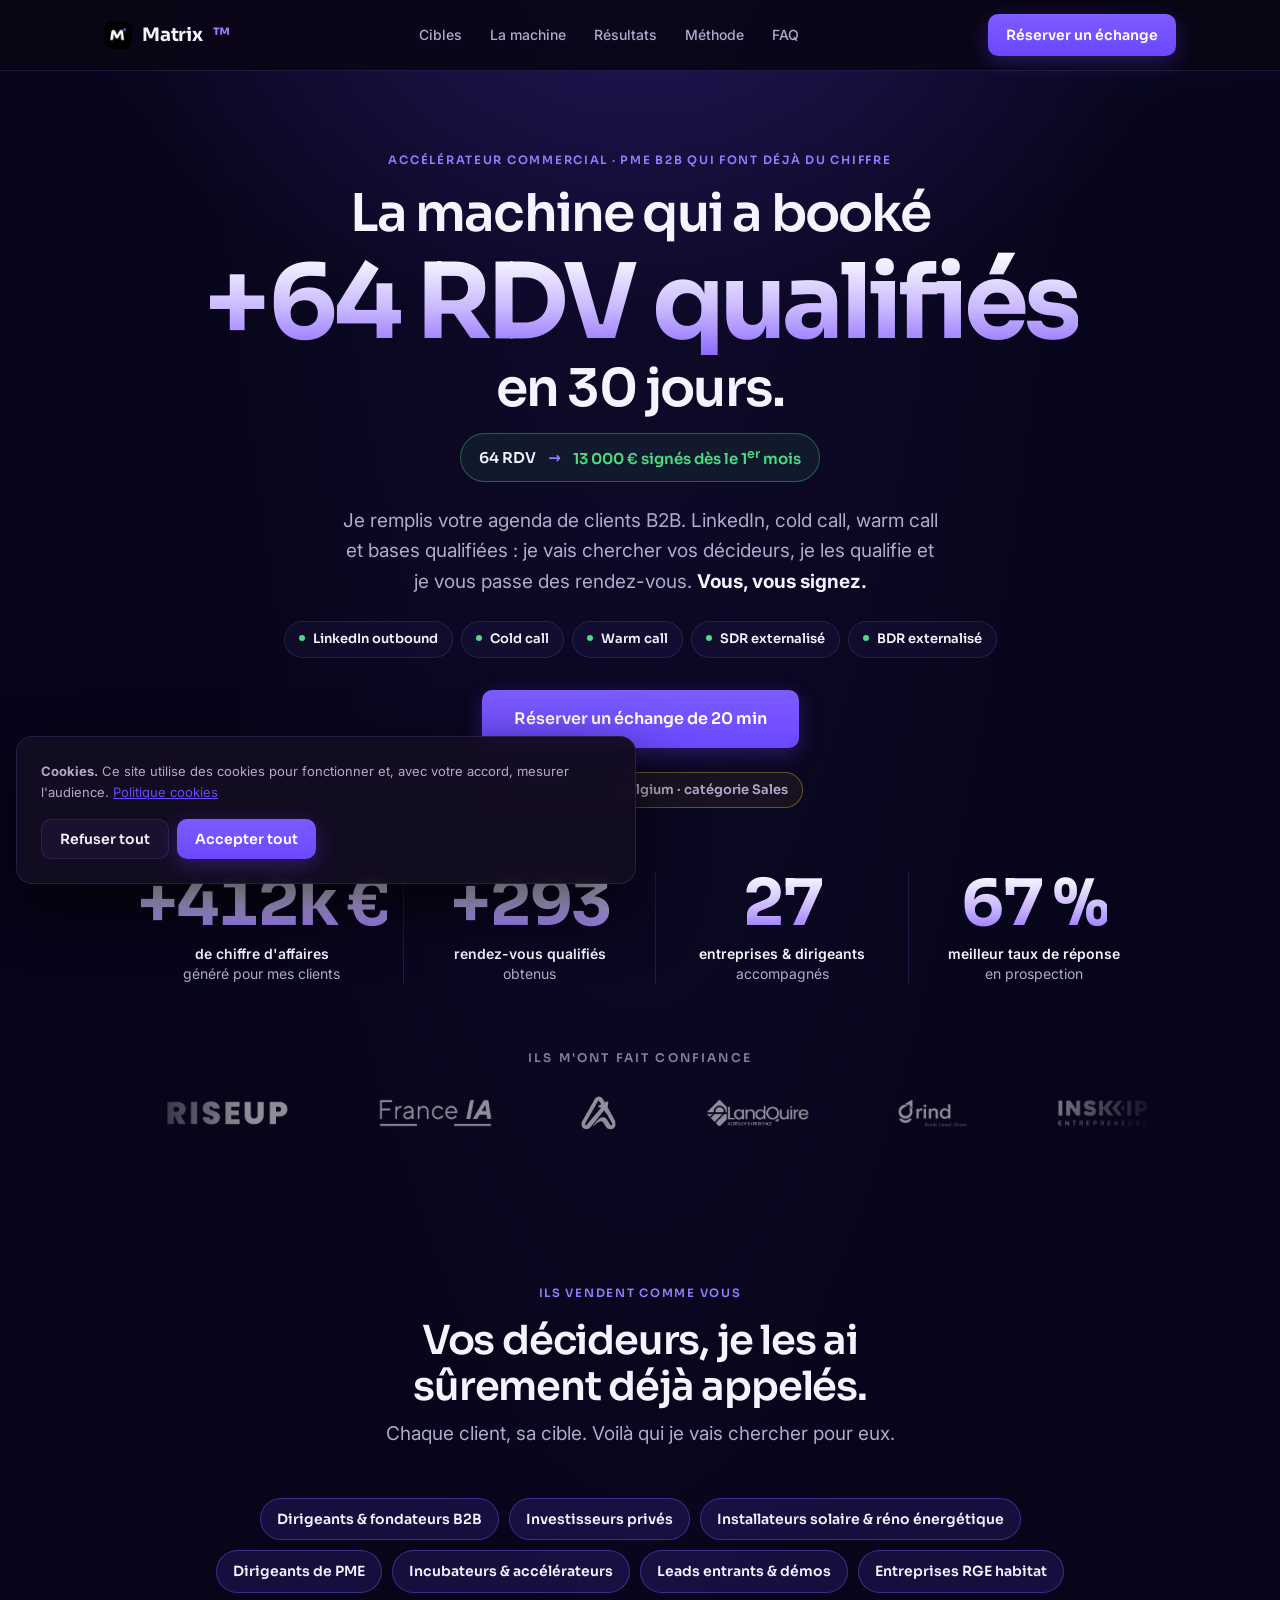
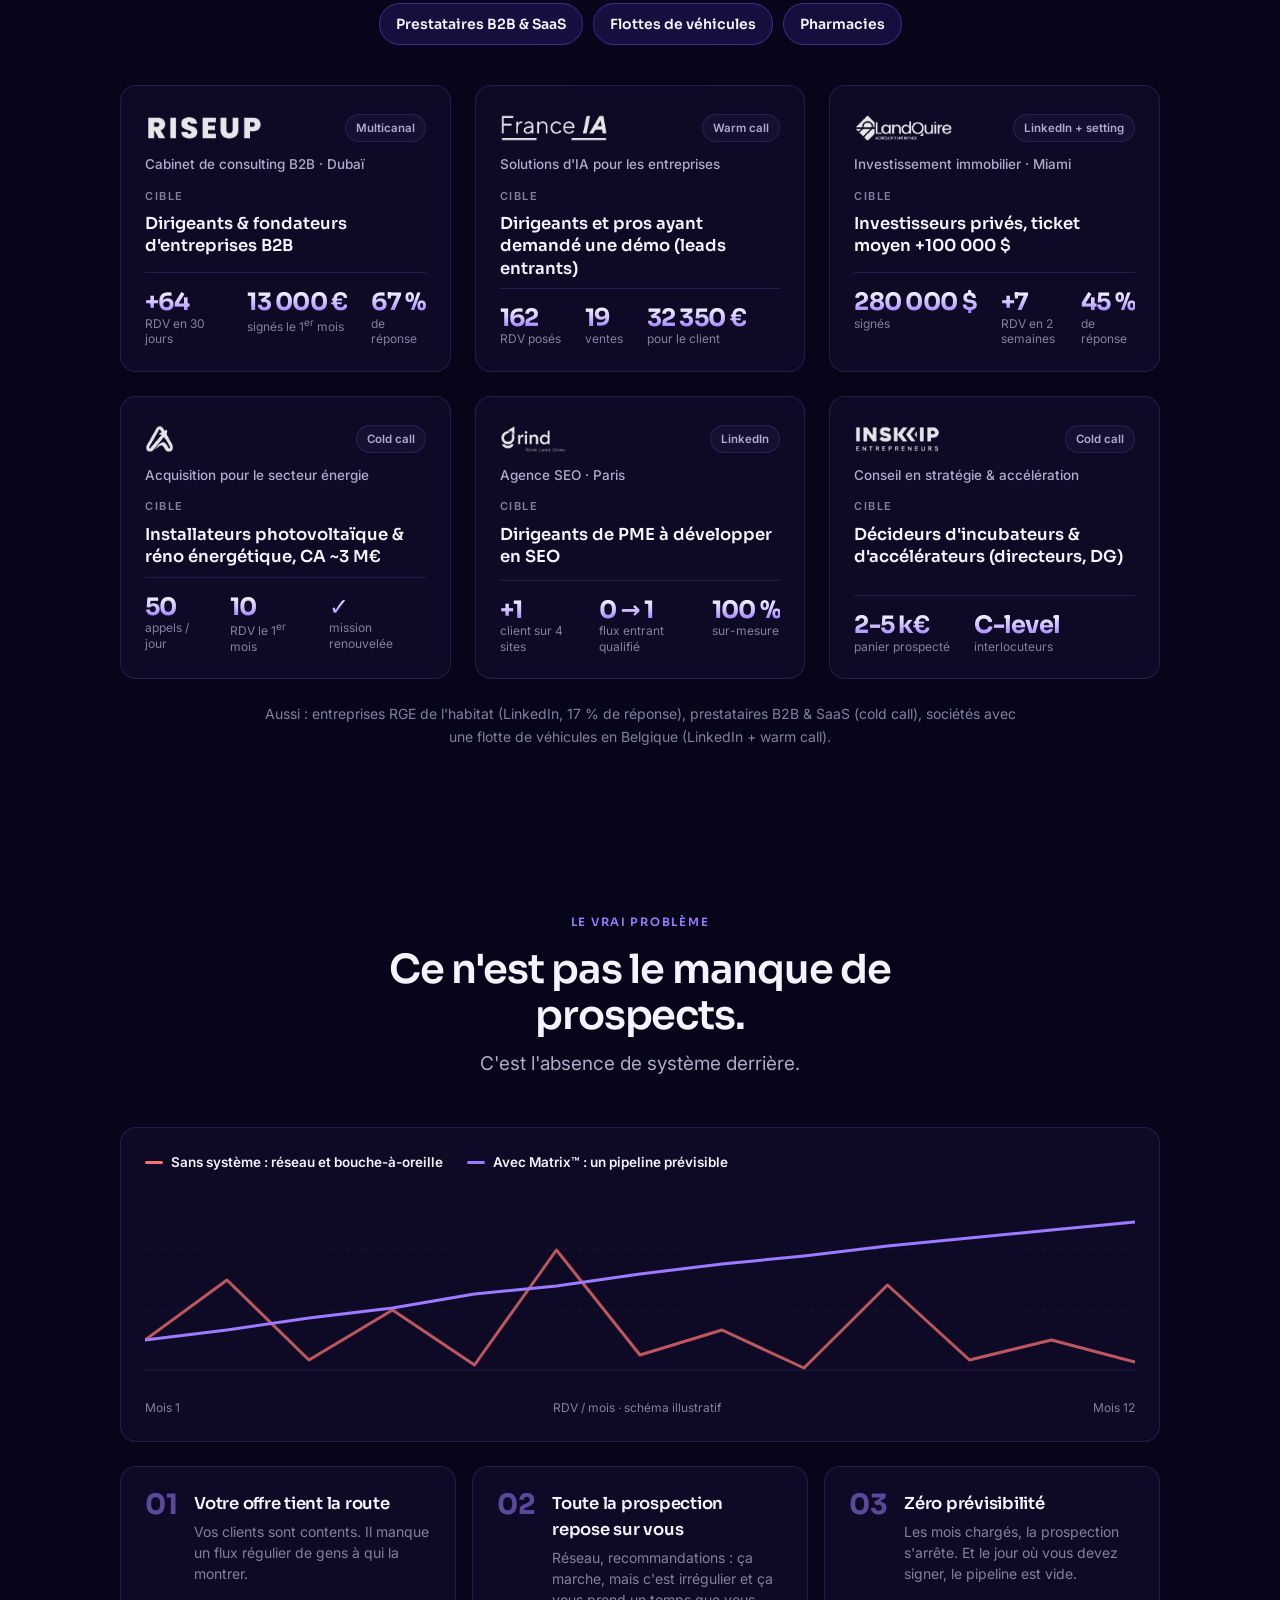
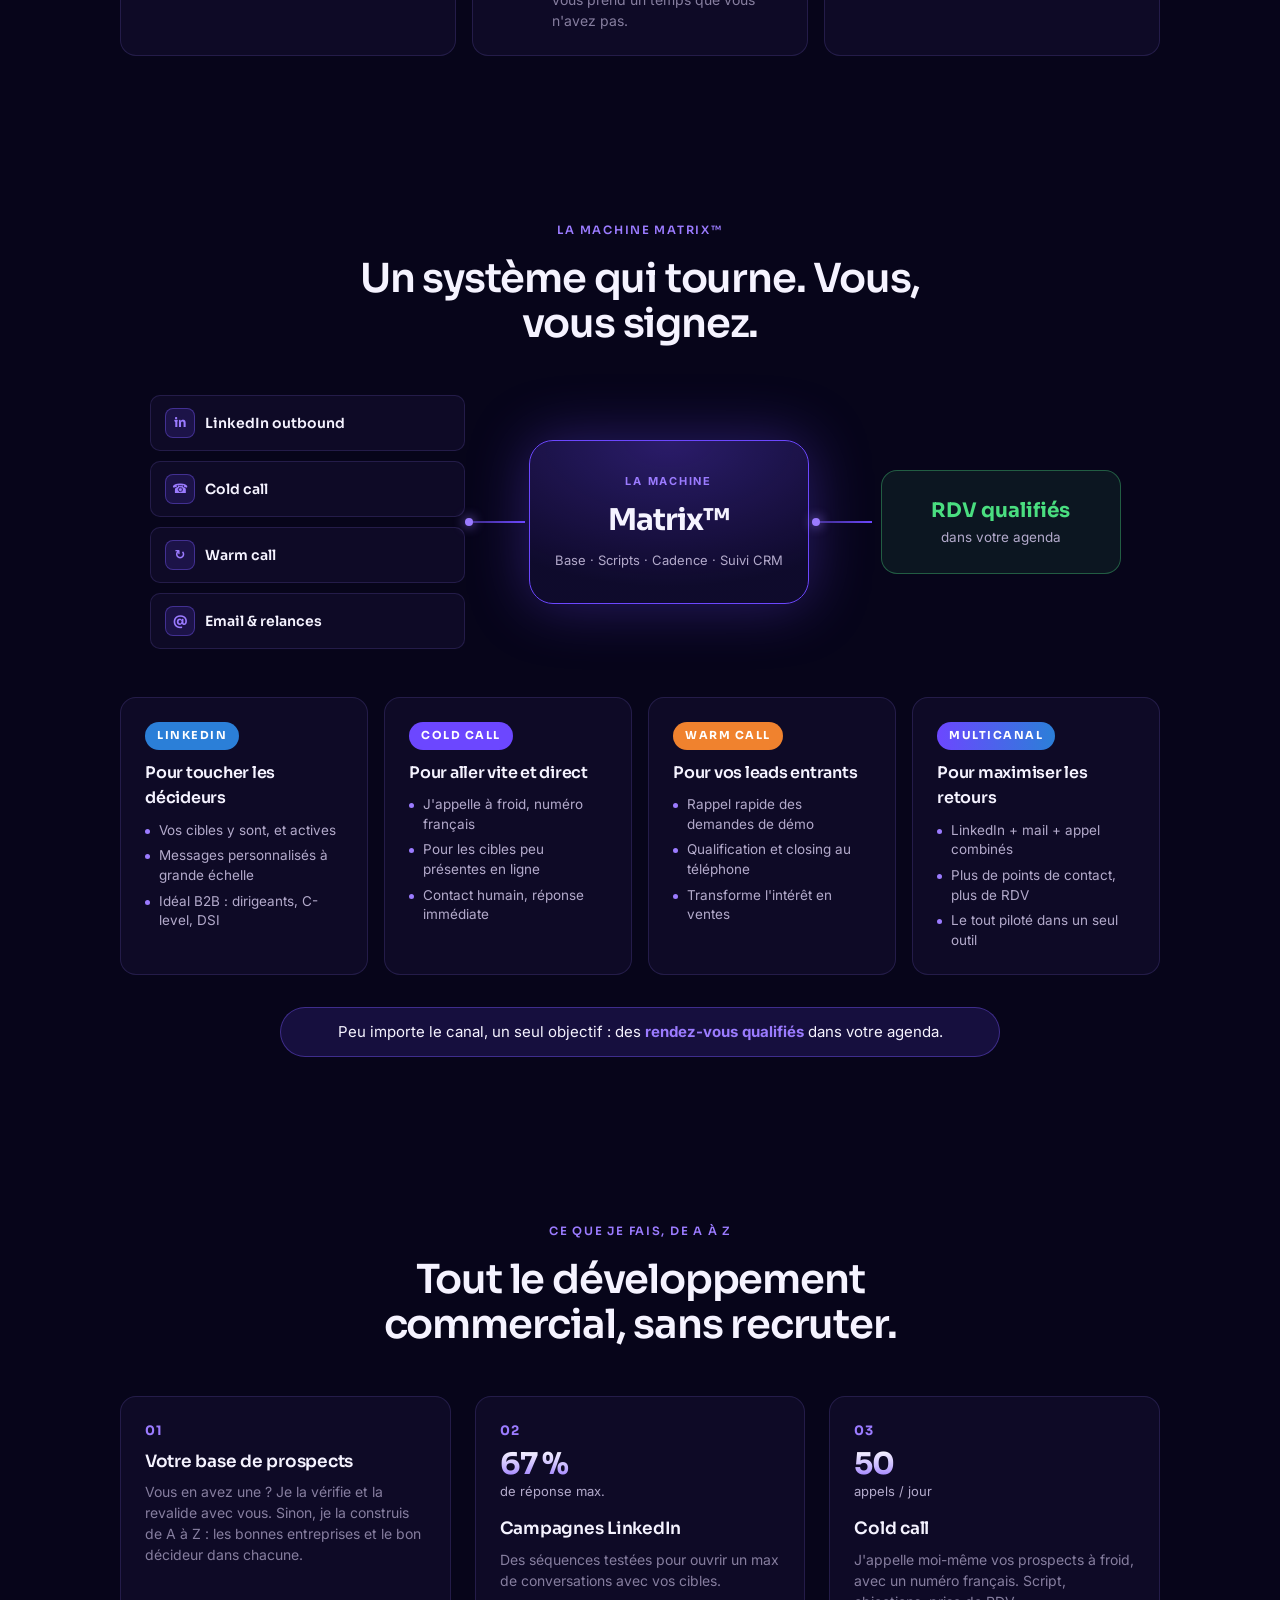
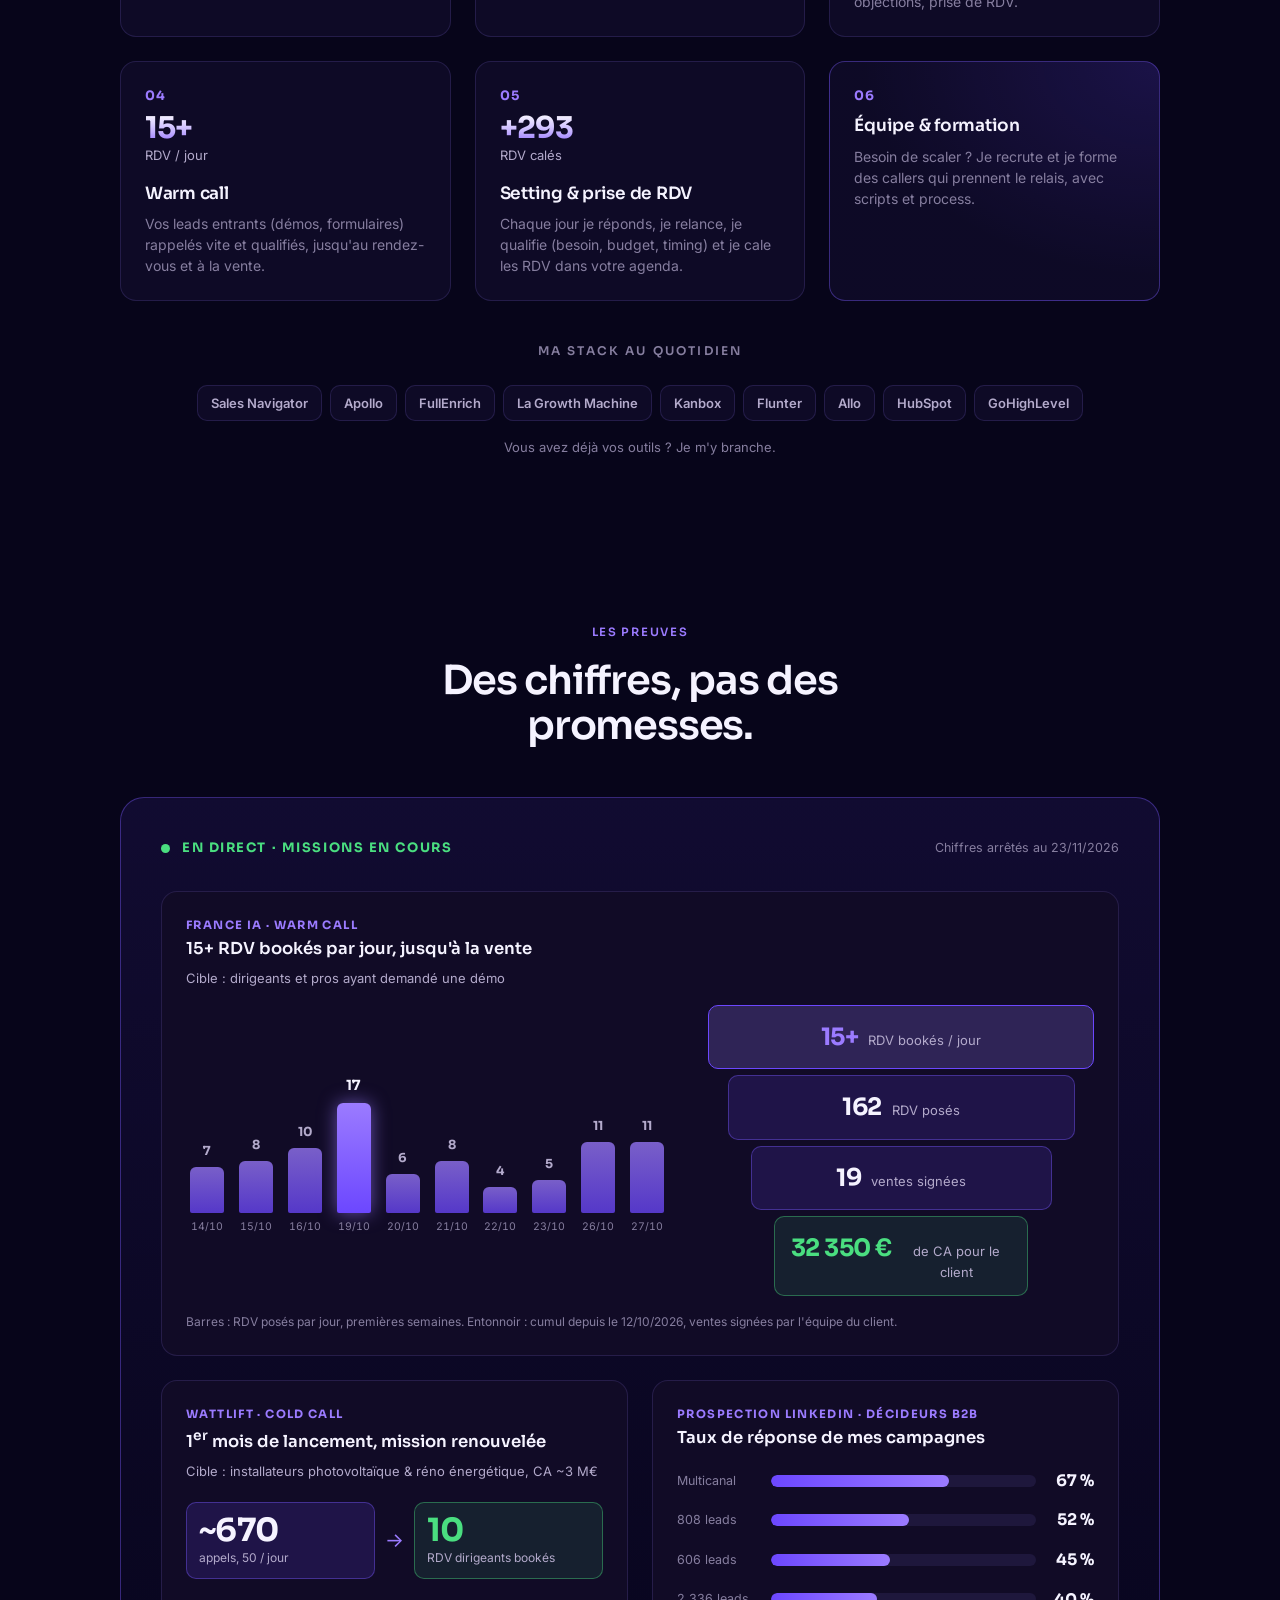
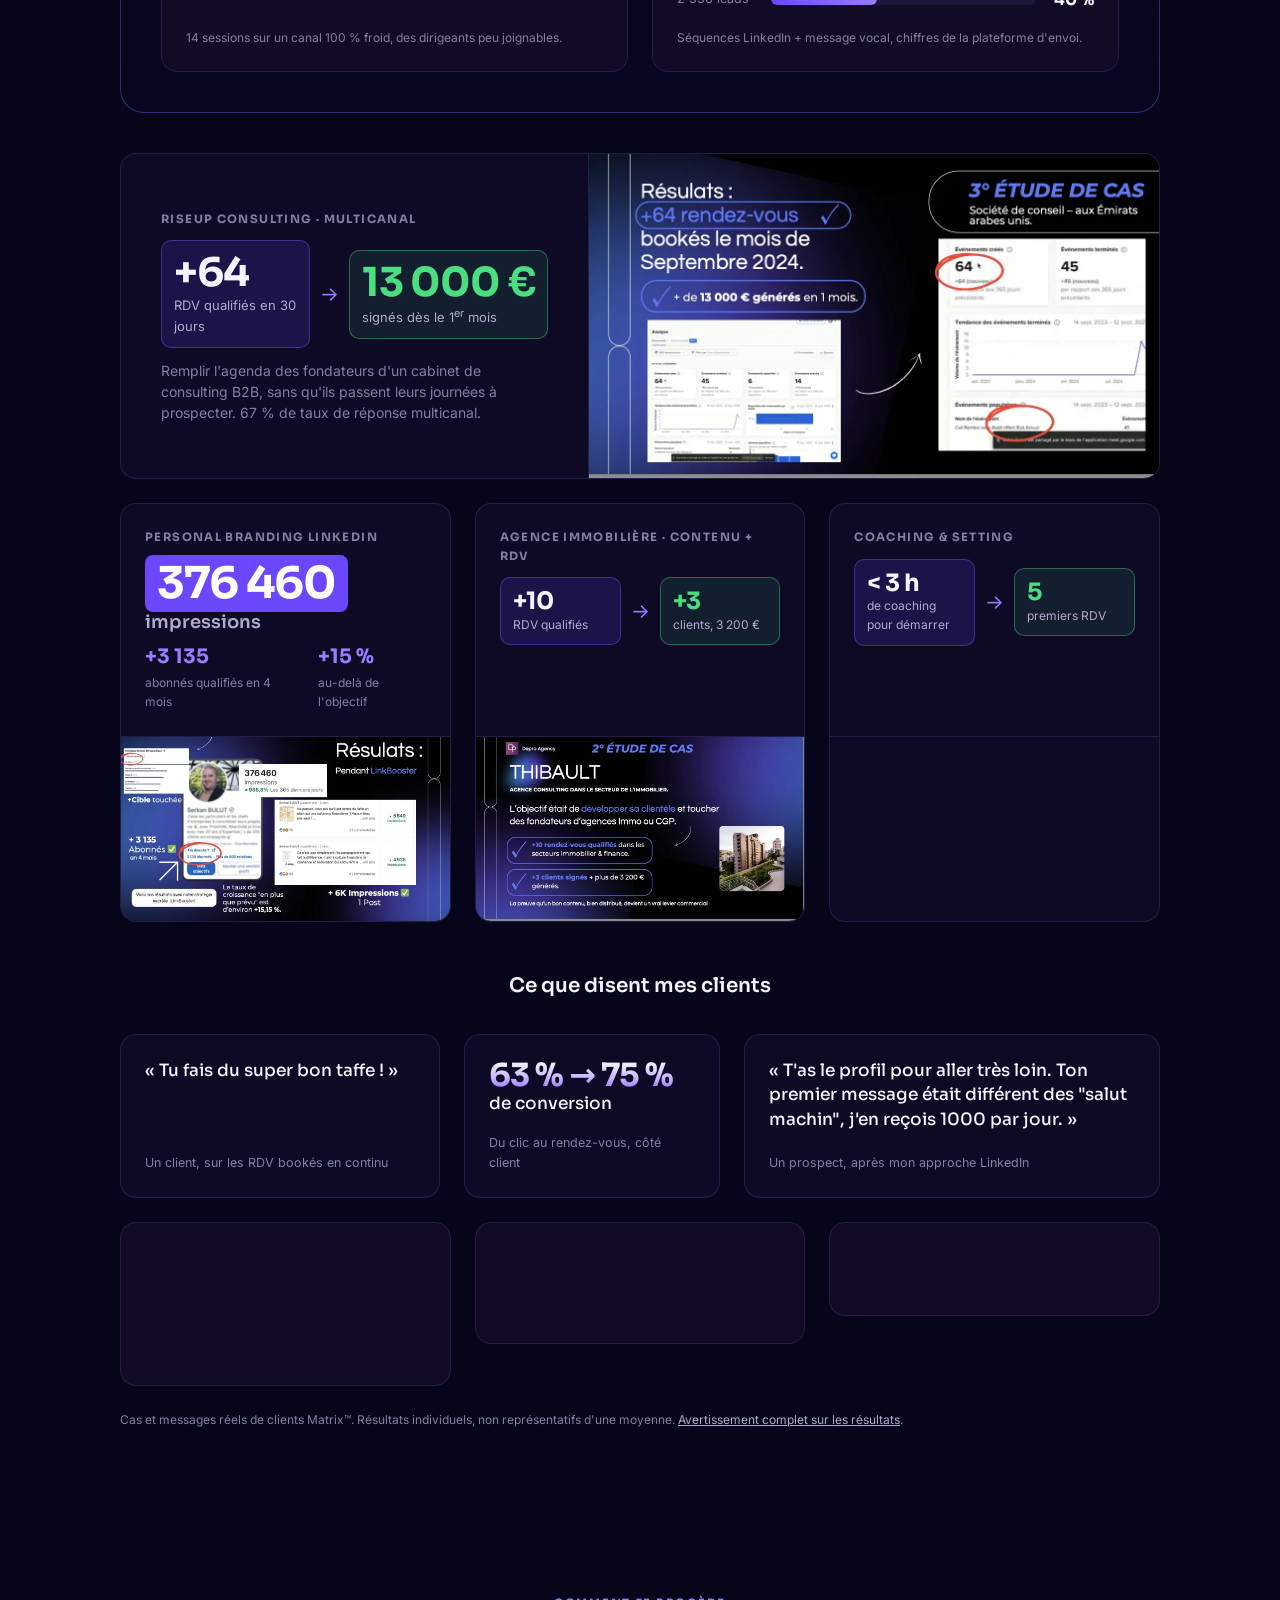
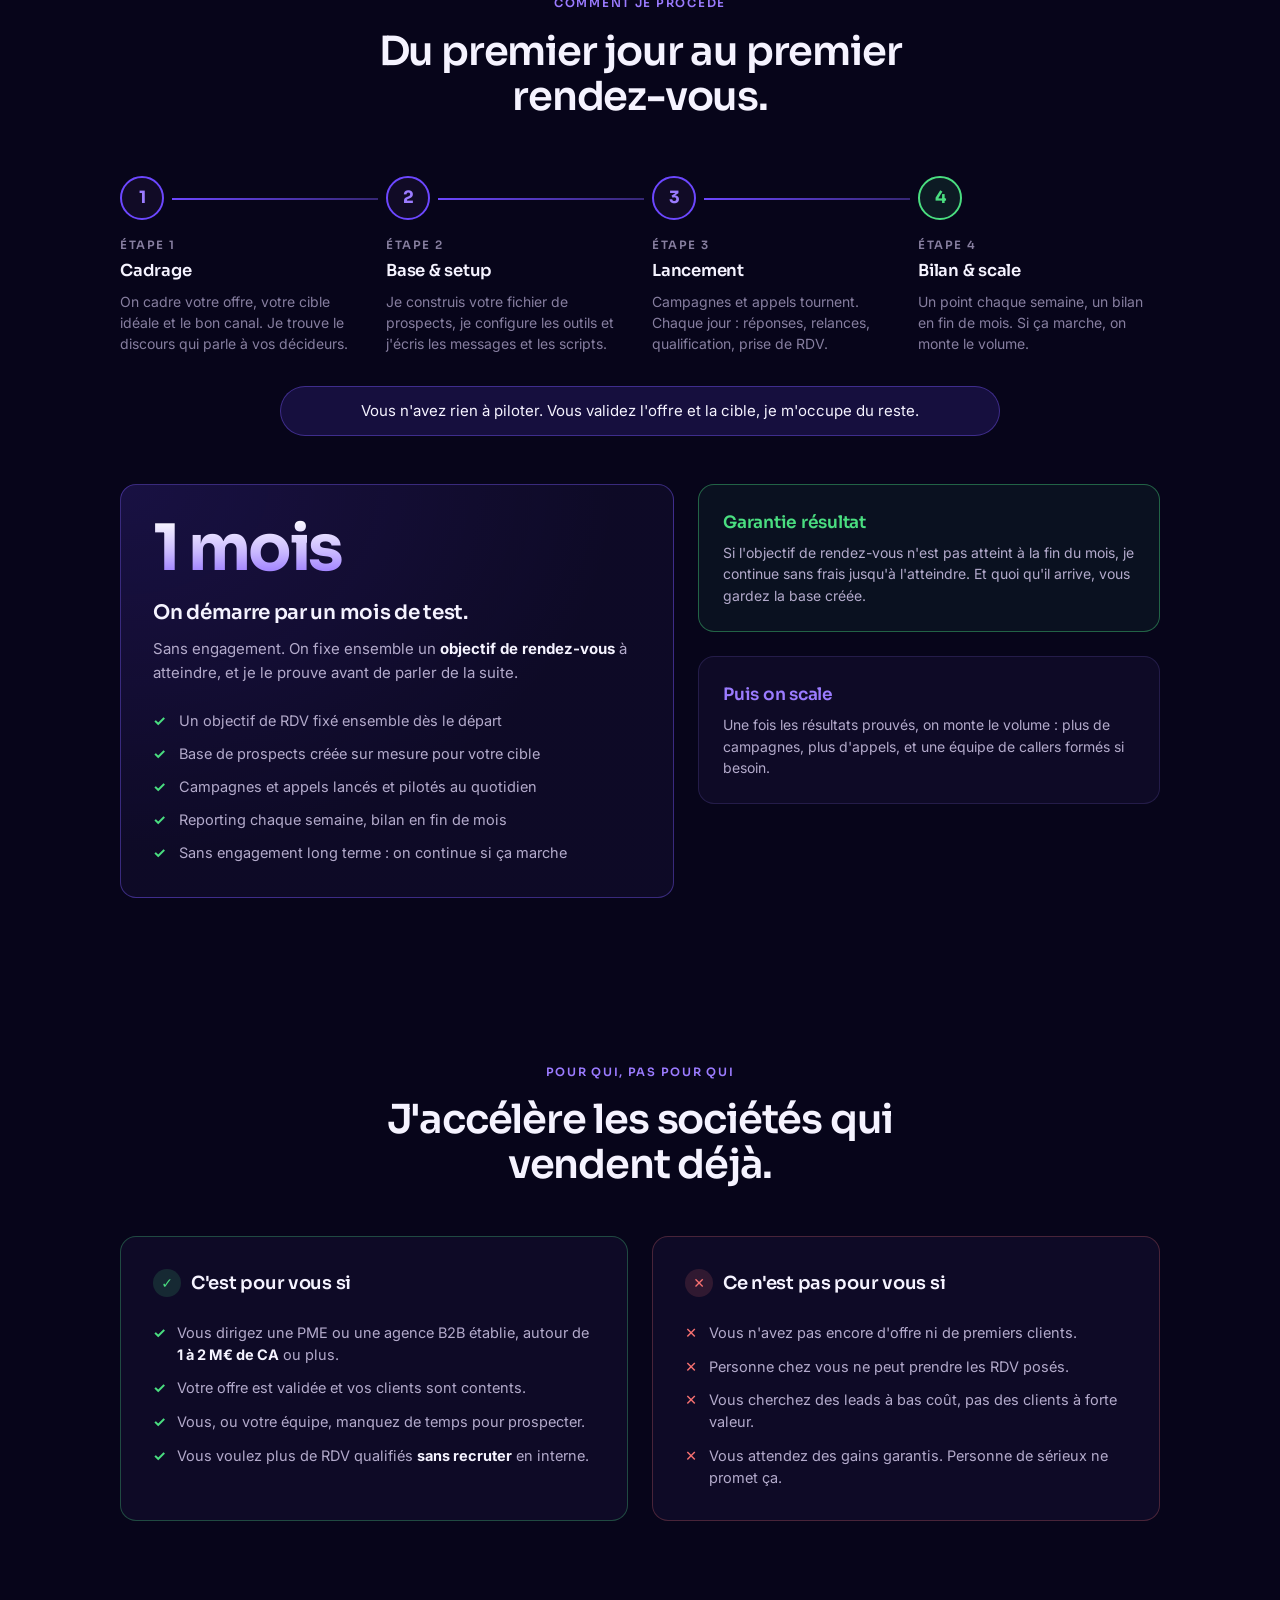
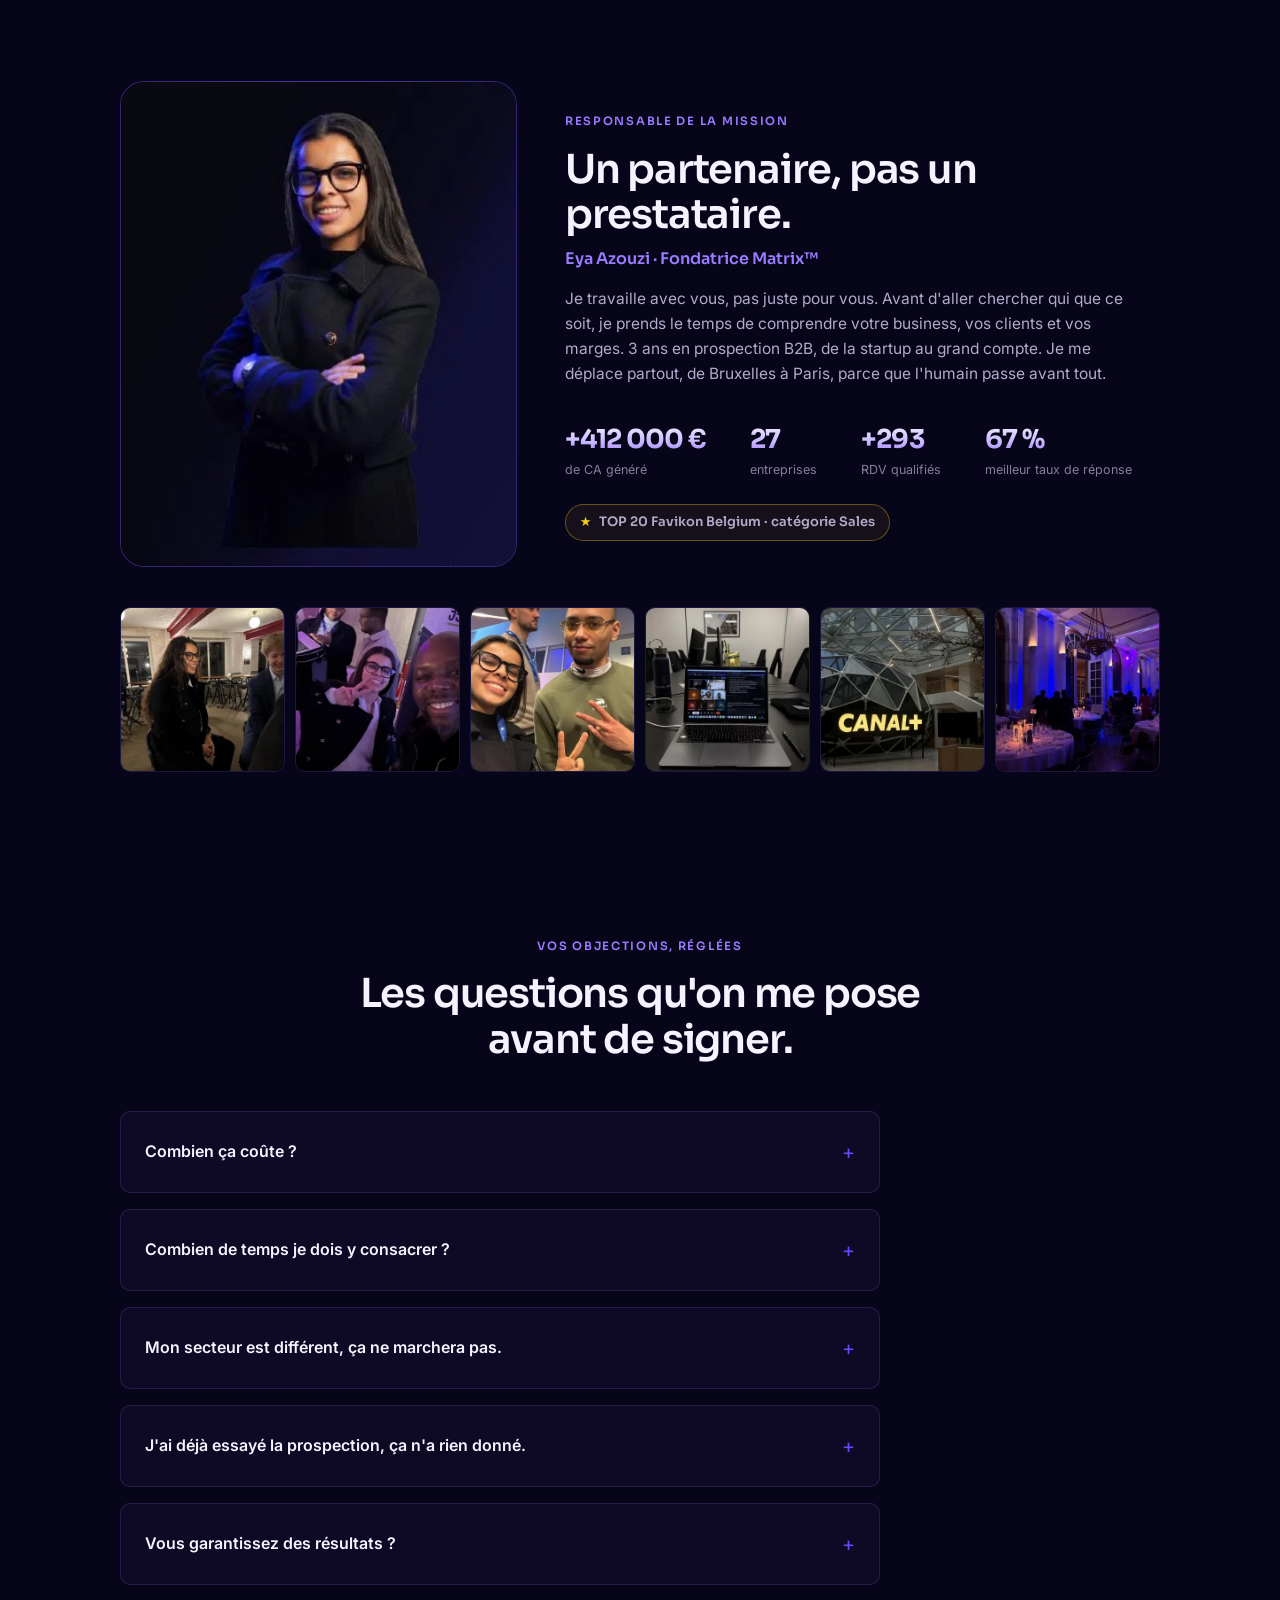
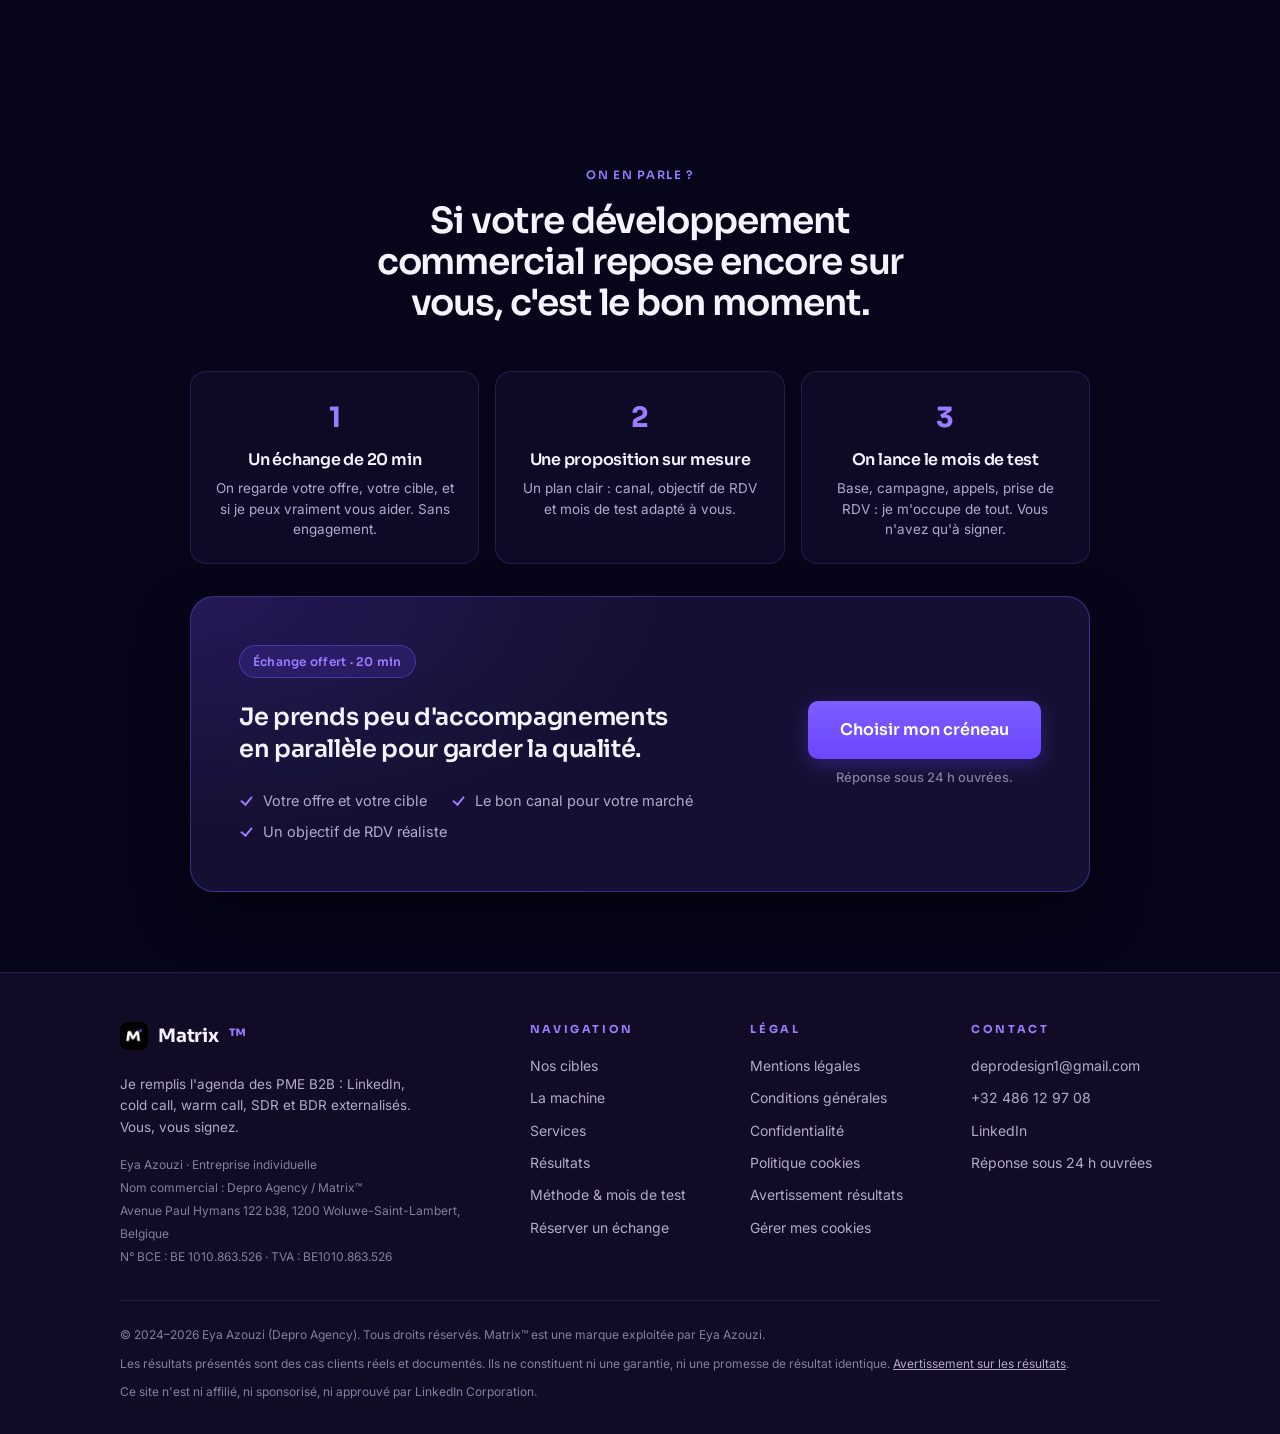
==== commit 1b90c46d: "Refonte alignée sur le deck de références : vouvoiement, logos défilants, cibles par client, KPI à j" ====
--- a/index.html
+++ b/index.html
@@ -3,11 +3,11 @@
 <head>
   <meta charset="UTF-8">
   <meta name="viewport" content="width=device-width, initial-scale=1.0">
-  <title>Matrix™ | Ta machine à RDV B2B : LinkedIn, cold call, SDR externalisé</title>
-  <meta name="description" content="Matrix™ : la machine à RDV qualifiés pour PME, TPE et agences B2B. LinkedIn outbound, cold call, warm call, SDR et BDR externalisés. +71 RDV posés en octobre 2026.">
+  <title>Matrix™ | Je remplis votre agenda de clients B2B</title>
+  <meta name="description" content="Matrix™ remplit l'agenda des PME B2B : LinkedIn, cold call, warm call, SDR et BDR externalisés. +412 000 € générés, +293 RDV qualifiés, 27 entreprises accompagnées.">
   <meta name="robots" content="index, follow">
   <meta name="theme-color" content="#07051a">
-  <link rel="canonical" href="https://matrix-tm.vercel.app/">
+  <link rel="canonical" href="https://matrix-incubateur.be/">
   <link rel="icon" type="image/png" sizes="32x32" href="/assets/img/favicon-32.png">
   <link rel="icon" type="image/png" sizes="512x512" href="/assets/img/favicon-512.png">
   <link rel="apple-touch-icon" href="/assets/img/apple-touch-icon.png">
@@ -22,23 +22,23 @@
   <meta property="og:type" content="website">
   <meta property="og:site_name" content="Matrix™">
   <meta property="og:locale" content="fr_FR">
-  <meta property="og:title" content="Matrix™ | Ta machine à RDV B2B : LinkedIn, cold call, SDR externalisé">
-  <meta property="og:description" content="La machine à RDV qualifiés pour PME, TPE et agences B2B : LinkedIn, cold call, warm call, SDR externalisé.">
-  <meta property="og:url" content="https://matrix-tm.vercel.app/">
-  <meta property="og:image" content="https://matrix-tm.vercel.app/assets/img/og-image.png">
+  <meta property="og:title" content="Matrix™ | Je remplis votre agenda de clients B2B">
+  <meta property="og:description" content="Je remplis l'agenda des PME B2B : LinkedIn, cold call, warm call, SDR et BDR externalisés. Vous, vous signez.">
+  <meta property="og:url" content="https://matrix-incubateur.be/">
+  <meta property="og:image" content="https://matrix-incubateur.be/assets/img/og-image.png">
   <meta property="og:image:width" content="1200">
   <meta property="og:image:height" content="630">
   <meta name="twitter:card" content="summary_large_image">
-  <meta name="twitter:title" content="Matrix™ | Ta machine à RDV B2B : LinkedIn, cold call, SDR externalisé">
-  <meta name="twitter:description" content="La machine à RDV qualifiés pour PME, TPE et agences B2B : LinkedIn, cold call, warm call, SDR externalisé.">
-  <meta name="twitter:image" content="https://matrix-tm.vercel.app/assets/img/og-image.png">
+  <meta name="twitter:title" content="Matrix™ | Je remplis votre agenda de clients B2B">
+  <meta name="twitter:description" content="Je remplis l'agenda des PME B2B : LinkedIn, cold call, warm call, SDR et BDR externalisés. Vous, vous signez.">
+  <meta name="twitter:image" content="https://matrix-incubateur.be/assets/img/og-image.png">
   <script type="application/ld+json">
   {
     "@context": "https://schema.org",
     "@type": "ProfessionalService",
     "name": "Matrix™",
     "description": "Machine à RDV qualifiés B2B : LinkedIn outbound, cold call, warm call, SDR et BDR externalisés.",
-    "url": "https://matrix-tm.vercel.app/",
+    "url": "https://matrix-incubateur.be/",
     "email": "deprodesign1@gmail.com",
     "telephone": "+32486129708",
     "founder": { "@type": "Person", "name": "Eya Azouzi" },
@@ -54,7 +54,7 @@
     "sameAs": ["https://www.linkedin.com/in/dpagency-be/"]
   }
   </script>
-  <link rel="stylesheet" href="/assets/css/main.css?v=9">
+  <link rel="stylesheet" href="/assets/css/main.css?v=11">
 </head>
 <body>
   <a class="skip-link" href="#main">Aller au contenu</a>
@@ -66,14 +66,14 @@
         Matrix<span>™</span>
       </a>
       <nav class="header-nav" aria-label="Navigation principale">
+        <a href="#cibles">Cibles</a>
         <a href="#systeme">La machine</a>
-        <a href="#offres">Offres</a>
         <a href="#preuves">Résultats</a>
-        <a href="#timeline">Les 45 jours</a>
+        <a href="#demarrage">Méthode</a>
         <a href="#faq">FAQ</a>
       </nav>
       <div class="header-actions">
-        <a class="btn btn-primary btn-sm header-cta js-book" href="https://app.iclosed.io/e/matrix/matrix" rel="noopener">Voir mon éligibilité</a>
+        <a class="btn btn-primary btn-sm header-cta js-book" href="https://app.iclosed.io/e/matrix/matrix" rel="noopener">Réserver un échange</a>
         <button class="nav-toggle" id="nav-toggle" aria-label="Ouvrir le menu" aria-expanded="false" aria-controls="mobile-nav">
           <span></span><span></span><span></span>
         </button>
@@ -81,12 +81,12 @@
     </div>
     <div class="scroll-progress"><span id="scroll-progress"></span></div>
     <nav class="mobile-nav" id="mobile-nav" aria-label="Navigation mobile">
+      <a href="#cibles">Cibles</a>
       <a href="#systeme">La machine</a>
-      <a href="#offres">Offres</a>
-        <a href="#preuves">Résultats</a>
-      <a href="#timeline">Les 45 jours</a>
+      <a href="#preuves">Résultats</a>
+      <a href="#demarrage">Méthode</a>
       <a href="#faq">FAQ</a>
-      <a class="btn btn-primary js-book" href="https://app.iclosed.io/e/matrix/matrix" rel="noopener">Voir si mon activité est éligible</a>
+      <a class="btn btn-primary js-book" href="https://app.iclosed.io/e/matrix/matrix" rel="noopener">Réserver un échange</a>
     </nav>
   </header>
 
@@ -96,45 +96,153 @@
     <section class="hero" aria-label="Présentation">
       <div class="container">
         <div class="hero-center">
-          <span class="eyebrow">PME · TPE · Agences B2B</span>
-          <h1>Le système qui a booké <em class="hero-num"><span class="plus">+</span><span class="count" data-target="64">64</span> RDV qualifiés</em> en un mois.</h1>
-          <p class="lead">En 45 jours, Matrix™ installe ta <strong>machine à rendez-vous</strong> : LinkedIn, cold call, warm call et SDR externalisé.</p>
-          <p class="sub-promise">Déjà en place dans plus de 20 métiers B2B. Le tien en fait sûrement partie.</p>
+          <span class="eyebrow">Accélérateur commercial · PME B2B qui font déjà du chiffre</span>
+          <h1>La machine qui a booké <em class="hero-num"><span class="plus">+</span><span class="count" data-target="64">64</span> RDV qualifiés</em> en 30 jours.</h1>
+          <p class="hero-link"><span class="hl-from">64 RDV</span><span class="hl-arrow" aria-hidden="true">→</span><span class="hl-to">13 000 € signés dès le 1<sup>er</sup> mois</span></p>
+          <p class="lead">Je remplis votre agenda de clients B2B. LinkedIn, cold call, warm call et bases qualifiées : je vais chercher vos décideurs, je les qualifie et je vous passe des rendez-vous. <strong>Vous, vous signez.</strong></p>
           <ul class="channels" aria-label="Canaux de la machine Matrix">
             <li>LinkedIn outbound</li><li>Cold call</li><li>Warm call</li><li>SDR externalisé</li><li>BDR externalisé</li>
           </ul>
           <div class="hero-cta-row">
-            <a class="btn btn-primary btn-lg js-book" href="https://app.iclosed.io/e/matrix/matrix" rel="noopener">Voir si mon activité est éligible</a>
-          </div>
+            <a class="btn btn-primary btn-lg js-book" href="https://app.iclosed.io/e/matrix/matrix" rel="noopener">Réserver un échange de 20 min</a>
+          </div>
+          <p class="hero-badge"><span aria-hidden="true">★</span> TOP 20 Favikon Belgium · catégorie Sales</p>
         </div>
 
         <div class="stats reveal" aria-label="Chiffres clés">
-          <div class="stat"><strong><span class="plus">+</span><span class="count" data-target="380">380</span>k&nbsp;€</strong><span><b>générés</b> pour nos clients</span></div>
-          <div class="stat"><strong><span class="plus">+</span><span class="count" data-target="71">71</span></strong><span><b>RDV posés</b> en octobre 2026</span></div>
-          <div class="stat"><strong><span class="plus">+</span><span class="count" data-target="20">20</span></strong><span><b>clients B2B</b> accompagnés</span></div>
-          <div class="stat"><strong><span class="plus">+</span><span class="count" data-target="3">3</span> ans</strong><span><b>d'expertise</b> en acquisition B2B</span></div>
-        </div>
-
-        <div class="hero-visual reveal">
-          <span class="hero-visual-badge">Cas client · 64 RDV en 30 jours</span>
-          <img src="/assets/img/riseup.webp" alt="Tableau de bord : 64 rendez-vous créés sur un mois" width="932" height="644" fetchpriority="high" decoding="async">
-        </div>
-      </div>
-    </section>
-
-    <!-- 01 · DOULEUR -->
+          <div class="stat"><strong><span class="plus">+</span><span class="count" data-target="412">412</span>k&nbsp;€</strong><span><b>de chiffre d'affaires</b> généré pour mes clients</span></div>
+          <div class="stat"><strong><span class="plus">+</span><span class="count" data-target="293">293</span></strong><span><b>rendez-vous qualifiés</b> obtenus</span></div>
+          <div class="stat"><strong><span class="count" data-target="27">27</span></strong><span><b>entreprises &amp; dirigeants</b> accompagnés</span></div>
+          <div class="stat"><strong><span class="count" data-target="67">67</span>&nbsp;%</strong><span><b>meilleur taux de réponse</b> en prospection</span></div>
+        </div>
+
+        <div class="logos" aria-label="Ils m'ont fait confiance">
+          <p class="logos-title">Ils m'ont fait confiance</p>
+          <div class="logos-viewport">
+            <ul class="logos-track">
+              <li><img src="/assets/img/logos/riseup.webp" alt="Riseup Consulting" width="102" height="24"></li>
+              <li><img src="/assets/img/logos/franceia.webp" alt="France IA" width="108" height="28"></li>
+              <li><img src="/assets/img/logos/wattlift.webp" alt="Wattlift" width="34" height="33" class="lg-sq"></li>
+              <li><img src="/assets/img/logos/landquire.webp" alt="LandQuire" width="112" height="32"></li>
+              <li><img src="/assets/img/logos/grind.webp" alt="Grind Agency" width="82" height="34"></li>
+              <li><img src="/assets/img/logos/inskip.webp" alt="Inskip Entrepreneurs" width="94" height="30"></li>
+              <li><img src="/assets/img/logos/nexum.webp" alt="Nexum Technologies" width="95" height="30"></li>
+              <li><img src="/assets/img/logos/helvo.webp" alt="Helvo" width="96" height="26"></li>
+              <li><img src="/assets/img/logos/lifedream.webp" alt="Life &amp; Dream ASBL" width="34" height="44" class="lg-sq"></li>
+              <li aria-hidden="true"><img src="/assets/img/logos/riseup.webp" alt="" width="102" height="24"></li>
+              <li aria-hidden="true"><img src="/assets/img/logos/franceia.webp" alt="" width="108" height="28"></li>
+              <li aria-hidden="true"><img src="/assets/img/logos/wattlift.webp" alt="" width="34" height="33" class="lg-sq"></li>
+              <li aria-hidden="true"><img src="/assets/img/logos/landquire.webp" alt="" width="112" height="32"></li>
+              <li aria-hidden="true"><img src="/assets/img/logos/grind.webp" alt="" width="82" height="34"></li>
+              <li aria-hidden="true"><img src="/assets/img/logos/inskip.webp" alt="" width="94" height="30"></li>
+              <li aria-hidden="true"><img src="/assets/img/logos/nexum.webp" alt="" width="95" height="30"></li>
+              <li aria-hidden="true"><img src="/assets/img/logos/helvo.webp" alt="" width="96" height="26"></li>
+              <li aria-hidden="true"><img src="/assets/img/logos/lifedream.webp" alt="" width="34" height="44" class="lg-sq"></li>
+            </ul>
+          </div>
+        </div>
+      </div>
+    </section>
+
+    <!-- CIBLES -->
+    <section id="cibles" aria-label="Les cibles déjà prospectées">
+      <div class="container">
+        <div class="section-head reveal">
+          <span class="eyebrow">Ils vendent comme vous</span>
+          <h2>Vos décideurs, je les ai sûrement déjà appelés.</h2>
+          <p class="lead">Chaque client, sa cible. Voilà qui je vais chercher pour eux.</p>
+        </div>
+
+        <ul class="sector-cloud reveal" aria-label="Cibles déjà prospectées">
+          <li>Dirigeants &amp; fondateurs B2B</li><li>Investisseurs privés</li><li>Installateurs solaire &amp; réno énergétique</li>
+          <li>Dirigeants de PME</li><li>Incubateurs &amp; accélérateurs</li><li>Leads entrants &amp; démos</li>
+          <li>Entreprises RGE habitat</li><li>Prestataires B2B &amp; SaaS</li><li>Flottes de véhicules</li><li>Pharmacies</li>
+        </ul>
+
+        <div class="icp-cards">
+          <article class="card icp-card reveal">
+            <div class="ic-head"><img src="/assets/img/logos/riseup.webp" alt="Riseup Consulting" width="102" height="24" loading="lazy"><span class="ic-chan">Multicanal</span></div>
+            <p class="ic-sector">Cabinet de consulting B2B · Dubaï</p>
+            <p class="ic-label">Cible</p>
+            <p class="ic-target">Dirigeants &amp; fondateurs d'entreprises B2B</p>
+            <div class="ic-kpis">
+              <div><strong>+64</strong><span>RDV en 30 jours</span></div>
+              <div><strong>13 000 €</strong><span>signés le 1<sup>er</sup> mois</span></div>
+              <div><strong>67 %</strong><span>de réponse</span></div>
+            </div>
+          </article>
+          <article class="card icp-card reveal">
+            <div class="ic-head"><img src="/assets/img/logos/franceia.webp" alt="France IA" width="108" height="28" loading="lazy"><span class="ic-chan">Warm call</span></div>
+            <p class="ic-sector">Solutions d'IA pour les entreprises</p>
+            <p class="ic-label">Cible</p>
+            <p class="ic-target">Dirigeants et pros ayant demandé une démo (leads entrants)</p>
+            <div class="ic-kpis">
+              <div><strong>162</strong><span>RDV posés</span></div>
+              <div><strong>19</strong><span>ventes</span></div>
+              <div><strong>32 350 €</strong><span>pour le client</span></div>
+            </div>
+          </article>
+          <article class="card icp-card reveal">
+            <div class="ic-head"><img src="/assets/img/logos/landquire.webp" alt="LandQuire" width="112" height="32" loading="lazy"><span class="ic-chan">LinkedIn + setting</span></div>
+            <p class="ic-sector">Investissement immobilier · Miami</p>
+            <p class="ic-label">Cible</p>
+            <p class="ic-target">Investisseurs privés, ticket moyen +100 000 $</p>
+            <div class="ic-kpis">
+              <div><strong>280 000 $</strong><span>signés</span></div>
+              <div><strong>+7</strong><span>RDV en 2 semaines</span></div>
+              <div><strong>45 %</strong><span>de réponse</span></div>
+            </div>
+          </article>
+          <article class="card icp-card reveal">
+            <div class="ic-head"><img src="/assets/img/logos/wattlift.webp" alt="Wattlift" width="34" height="33" loading="lazy"><span class="ic-chan">Cold call</span></div>
+            <p class="ic-sector">Acquisition pour le secteur énergie</p>
+            <p class="ic-label">Cible</p>
+            <p class="ic-target">Installateurs photovoltaïque &amp; réno énergétique, CA ~3 M€</p>
+            <div class="ic-kpis">
+              <div><strong>50</strong><span>appels / jour</span></div>
+              <div><strong>10</strong><span>RDV le 1<sup>er</sup> mois</span></div>
+              <div><strong>✓</strong><span>mission renouvelée</span></div>
+            </div>
+          </article>
+          <article class="card icp-card reveal">
+            <div class="ic-head"><img src="/assets/img/logos/grind.webp" alt="Grind Agency" width="82" height="34" loading="lazy"><span class="ic-chan">LinkedIn</span></div>
+            <p class="ic-sector">Agence SEO · Paris</p>
+            <p class="ic-label">Cible</p>
+            <p class="ic-target">Dirigeants de PME à développer en SEO</p>
+            <div class="ic-kpis">
+              <div><strong>+1</strong><span>client sur 4 sites</span></div>
+              <div><strong>0 → 1</strong><span>flux entrant qualifié</span></div>
+              <div><strong>100 %</strong><span>sur-mesure</span></div>
+            </div>
+          </article>
+          <article class="card icp-card reveal">
+            <div class="ic-head"><img src="/assets/img/logos/inskip.webp" alt="Inskip Entrepreneurs" width="94" height="30" loading="lazy"><span class="ic-chan">Cold call</span></div>
+            <p class="ic-sector">Conseil en stratégie &amp; accélération</p>
+            <p class="ic-label">Cible</p>
+            <p class="ic-target">Décideurs d'incubateurs &amp; d'accélérateurs (directeurs, DG)</p>
+            <div class="ic-kpis">
+              <div><strong>2-5 k€</strong><span>panier prospecté</span></div>
+              <div><strong>C-level</strong><span>interlocuteurs</span></div>
+            </div>
+          </article>
+        </div>
+        <p class="ic-more reveal">Aussi : entreprises RGE de l'habitat (LinkedIn, 17 % de réponse), prestataires B2B &amp; SaaS (cold call), sociétés avec une flotte de véhicules en Belgique (LinkedIn + warm call).</p>
+      </div>
+    </section>
+
+    <!-- LE PROBLÈME -->
     <section id="probleme" aria-label="Le problème">
       <div class="container">
         <div class="section-head reveal">
-          <span class="eyebrow">01 · Le vrai problème</span>
-          <h2>Ton offre est solide. Ton acquisition ne suit pas.</h2>
-          <p class="lead">Ce n'est pas une question de talent, mais de méthode.</p>
+          <span class="eyebrow">Le vrai problème</span>
+          <h2>Ce n'est pas le manque de prospects.</h2>
+          <p class="lead">C'est l'absence de système derrière.</p>
         </div>
 
         <figure class="pipe-chart card reveal" aria-label="Schéma : RDV par mois, sans système puis avec un système">
           <div class="pipe-legend">
-            <span class="lg lg-red">Sans système : ça dépend des recos</span>
-            <span class="lg lg-accent">Avec Matrix™ : un flux régulier</span>
+            <span class="lg lg-red">Sans système : réseau et bouche-à-oreille</span>
+            <span class="lg lg-accent">Avec Matrix™ : un pipeline prévisible</span>
           </div>
           <svg viewBox="0 0 640 200" role="img" aria-hidden="true" preserveAspectRatio="none">
             <line x1="0" y1="180" x2="640" y2="180" class="ax"/>
@@ -150,426 +258,477 @@
           <article class="card pain reveal">
             <span class="pain-num">01</span>
             <div>
-              <h3>Le 25 du mois, agenda vide</h3>
-              <p>Ton chiffre dépend des recommandations. Elles arrivent quand elles veulent.</p>
+              <h3>Votre offre tient la route</h3>
+              <p>Vos clients sont contents. Il manque un flux régulier de gens à qui la montrer.</p>
             </div>
           </article>
           <article class="card pain reveal">
             <span class="pain-num">02</span>
             <div>
-              <h3>Tu publies, rien ne bouge</h3>
-              <p>Des vues, des likes, mais zéro conversation commerciale.</p>
+              <h3>Toute la prospection repose sur vous</h3>
+              <p>Réseau, recommandations : ça marche, mais c'est irrégulier et ça vous prend un temps que vous n'avez pas.</p>
             </div>
           </article>
           <article class="card pain reveal">
             <span class="pain-num">03</span>
             <div>
-              <h3>Tu prospectes à l'instinct</h3>
-              <p>Messages improvisés, relances oubliées. Chaque mois repart de zéro.</p>
-            </div>
-          </article>
-        </div>
-      </div>
-    </section>
-
-    <!-- 02 · CE QUI NE MARCHE PLUS -->
-    <section id="ancien-monde" aria-label="Ce qui ne marche plus">
+              <h3>Zéro prévisibilité</h3>
+              <p>Les mois chargés, la prospection s'arrête. Et le jour où vous devez signer, le pipeline est vide.</p>
+            </div>
+          </article>
+        </div>
+      </div>
+    </section>
+
+    <!-- LA MACHINE -->
+    <section id="systeme" aria-label="La machine Matrix">
       <div class="container">
         <div class="section-head reveal">
-          <span class="eyebrow">02 · Ce qui ne marche plus</span>
-          <h2>Trois réflexes qui te coûtent des clients.</h2>
-        </div>
-        <div class="versus reveal" role="table" aria-label="Réflexes actuels comparés au système Matrix">
-          <div class="vs-head" role="row">
-            <span role="columnheader" class="vs-h vs-h-old">Le réflexe</span>
-            <span role="columnheader" class="vs-h vs-h-arrow" aria-hidden="true"></span>
-            <span role="columnheader" class="vs-h vs-h-new">Avec Matrix™</span>
-          </div>
-          <div class="vs-row" role="row">
-            <div class="vs-old" role="cell">
-              <span class="oldway-tag">Réflexe 01</span>
-              <h3>Poster au hasard</h3>
-              <p>Sans cible ni angle, tu parles à tout le monde. Donc à personne.</p>
-            </div>
-            <span class="vs-arrow" aria-hidden="true">→</span>
-            <div class="vs-new" role="cell"><span class="vs-chip">Phase 1</span>Cible et angle verrouillés</div>
-          </div>
-          <div class="vs-row" role="row">
-            <div class="vs-old" role="cell">
-              <span class="oldway-tag">Réflexe 02</span>
-              <h3>Attendre le bouche-à-oreille</h3>
-              <p>Ingérable : tu ne décides ni du volume, ni du moment, ni de la qualité.</p>
-            </div>
-            <span class="vs-arrow" aria-hidden="true">→</span>
-            <div class="vs-new" role="cell"><span class="vs-chip">Phase 2</span>Prospection multicanale, chaque semaine</div>
-          </div>
-          <div class="vs-row" role="row">
-            <div class="vs-old" role="cell">
-              <span class="oldway-tag">Réflexe 03</span>
-              <h3>Courir les plateformes freelance</h3>
-              <p>La guerre des prix. Tu brades ton temps au lieu de vendre ton expertise.</p>
-            </div>
-            <span class="vs-arrow" aria-hidden="true">→</span>
-            <div class="vs-new" role="cell"><span class="vs-chip">Phase 3</span>RDV qualifiés, au prix de ton expertise</div>
-          </div>
-        </div>
-      </div>
-    </section>
-
-    <!-- 03 · LE SYSTÈME (3 PHASES) -->
-    <section id="systeme" aria-label="Le système Matrix">
-      <div class="container">
-        <div class="section-head reveal">
-          <span class="eyebrow">03 · Le système Matrix™</span>
-          <h2>Trois phases pour remplir ton agenda.</h2>
-        </div>
-        <figure class="machine reveal" aria-label="Schéma : les canaux alimentent la machine Matrix, qui remplit ton agenda de RDV qualifiés">
+          <span class="eyebrow">La machine Matrix™</span>
+          <h2>Un système qui tourne. Vous, vous signez.</h2>
+        </div>
+        <figure class="machine reveal" aria-label="Schéma : les canaux alimentent la machine Matrix, qui remplit votre agenda de RDV qualifiés">
           <ul class="m-inputs">
             <li><span class="m-ico" aria-hidden="true">in</span>LinkedIn outbound</li>
             <li><span class="m-ico" aria-hidden="true">☎</span>Cold call</li>
             <li><span class="m-ico" aria-hidden="true">↻</span>Warm call</li>
             <li><span class="m-ico" aria-hidden="true">@</span>Email &amp; relances</li>
           </ul>
-          <div class="m-wire" aria-hidden="true"><span></span><span></span><span></span><span></span></div>
+          <div class="m-wire" aria-hidden="true"></div>
           <div class="m-core">
             <span class="m-core-tag">La machine</span>
             <strong>Matrix™</strong>
-            <span class="m-core-sub">Cible · Scripts · Cadence · Suivi CRM</span>
-          </div>
-          <div class="m-wire m-wire-out" aria-hidden="true"><span></span></div>
+            <span class="m-core-sub">Base · Scripts · Cadence · Suivi CRM</span>
+          </div>
+          <div class="m-wire m-wire-out" aria-hidden="true"></div>
           <div class="m-out">
             <strong>RDV qualifiés</strong>
-            <span>dans ton agenda</span>
+            <span>dans votre agenda</span>
           </div>
         </figure>
 
-        <ol class="flow reveal">
-          <li class="flow-step">
-            <span class="flow-node" aria-hidden="true">1</span>
-            <span class="phase-tag">Phase 1 · Lancement</span>
-            <h3>On cible ta zone de cash</h3>
-            <p>Offre, cible et angle les plus rentables pour les 45 prochains jours.</p>
-          </li>
-          <li class="flow-step">
-            <span class="flow-node" aria-hidden="true">2</span>
-            <span class="phase-tag">Phase 2 · Speed</span>
-            <h3>On installe ta machine multicanale</h3>
-            <p>LinkedIn, cold call, warm call, relances cadencées. Des conversations chaque semaine.</p>
-          </li>
-          <li class="flow-step">
-            <span class="flow-node" aria-hidden="true">3</span>
-            <span class="phase-tag">Phase 3 · Search</span>
-            <h3>On transforme les échanges en RDV</h3>
-            <p>Suivi et relances qui ne laissent aucune opportunité s'éteindre.</p>
-          </li>
-          <li class="flow-step flow-out">
-            <span class="flow-node flow-node-out" aria-hidden="true">✓</span>
-            <span class="phase-tag">Résultat</span>
-            <h3>Ton agenda se remplit</h3>
-          </li>
-        </ol>
-      </div>
-    </section>
-
-    <!-- OFFRES · CANAUX -->
-    <section id="offres" aria-label="Ce qu'on prend en charge">
+        <div class="chan-grid">
+          <article class="card chan reveal">
+            <span class="chan-tag ct-li">LinkedIn</span>
+            <h3>Pour toucher les décideurs</h3>
+            <ul><li>Vos cibles y sont, et actives</li><li>Messages personnalisés à grande échelle</li><li>Idéal B2B : dirigeants, C-level, DSI</li></ul>
+          </article>
+          <article class="card chan reveal">
+            <span class="chan-tag ct-cold">Cold call</span>
+            <h3>Pour aller vite et direct</h3>
+            <ul><li>J'appelle à froid, numéro français</li><li>Pour les cibles peu présentes en ligne</li><li>Contact humain, réponse immédiate</li></ul>
+          </article>
+          <article class="card chan reveal">
+            <span class="chan-tag ct-warm">Warm call</span>
+            <h3>Pour vos leads entrants</h3>
+            <ul><li>Rappel rapide des demandes de démo</li><li>Qualification et closing au téléphone</li><li>Transforme l'intérêt en ventes</li></ul>
+          </article>
+          <article class="card chan reveal">
+            <span class="chan-tag ct-multi">Multicanal</span>
+            <h3>Pour maximiser les retours</h3>
+            <ul><li>LinkedIn + mail + appel combinés</li><li>Plus de points de contact, plus de RDV</li><li>Le tout piloté dans un seul outil</li></ul>
+          </article>
+        </div>
+        <p class="pill-note reveal">Peu importe le canal, un seul objectif : des <b>rendez-vous qualifiés</b> dans votre agenda.</p>
+      </div>
+    </section>
+
+    <!-- CE QUE JE FAIS -->
+    <section id="offres" aria-label="Ce que je fais de A à Z">
       <div class="container">
         <div class="section-head reveal">
-          <span class="eyebrow">Ce qu'on prend en charge</span>
-          <h2>Un canal, ou toute la machine.</h2>
+          <span class="eyebrow">Ce que je fais, de A à Z</span>
+          <h2>Tout le développement commercial, sans recruter.</h2>
         </div>
         <div class="offer-grid">
           <article class="card offer reveal">
-            <span class="offer-kpi"><b>52 %</b> de réponse</span>
-            <h3>Prospection LinkedIn</h3>
-            <p>Ciblage, séquences et messages vocaux sur les décideurs.</p>
+            <span class="offer-num">01</span>
+            <h3>Votre base de prospects</h3>
+            <p>Vous en avez une ? Je la vérifie et la revalide avec vous. Sinon, je la construis de A à Z : les bonnes entreprises et le bon décideur dans chacune.</p>
           </article>
           <article class="card offer reveal">
-            <span class="offer-kpi"><b>100</b> appels / jour</span>
+            <span class="offer-num">02</span>
+            <span class="offer-kpi"><b>67 %</b> de réponse max.</span>
+            <h3>Campagnes LinkedIn</h3>
+            <p>Des séquences testées pour ouvrir un max de conversations avec vos cibles.</p>
+          </article>
+          <article class="card offer reveal">
+            <span class="offer-num">03</span>
+            <span class="offer-kpi"><b>50</b> appels / jour</span>
             <h3>Cold call</h3>
-            <p>Appels à froid de dirigeants, RDV qualifiés posés en direct.</p>
+            <p>J'appelle moi-même vos prospects à froid, avec un numéro français. Script, objections, prise de RDV.</p>
           </article>
           <article class="card offer reveal">
-            <span class="offer-kpi"><b>65</b> RDV en 8 jours</span>
-            <h3>Warm call &amp; setting</h3>
-            <p>Tes leads entrants rappelés vite et transformés en RDV.</p>
+            <span class="offer-num">04</span>
+            <span class="offer-kpi"><b>15+</b> RDV / jour</span>
+            <h3>Warm call</h3>
+            <p>Vos leads entrants (démos, formulaires) rappelés vite et qualifiés, jusqu'au rendez-vous et à la vente.</p>
           </article>
           <article class="card offer reveal">
-            <span class="offer-kpi"><b>10 900 €</b> signés en 2 sem.</span>
-            <h3>SDR externalisé</h3>
-            <p>Un SDR dédié, branché sur ton CRM et ton agenda.</p>
-          </article>
-          <article class="card offer reveal">
-            <span class="offer-kpi"><b>+3 ans</b> d'outbound B2B</span>
-            <h3>BDR externalisé</h3>
-            <p>Ouverture de nouveaux comptes et marchés, de la liste au RDV.</p>
+            <span class="offer-num">05</span>
+            <span class="offer-kpi"><b>+293</b> RDV calés</span>
+            <h3>Setting &amp; prise de RDV</h3>
+            <p>Chaque jour je réponds, je relance, je qualifie (besoin, budget, timing) et je cale les RDV dans votre agenda.</p>
           </article>
           <article class="card offer offer-all reveal">
-            <span class="offer-kpi"><b>45</b> jours</span>
-            <h3>La machine complète</h3>
-            <p>Tous les canaux, pilotés ensemble avec le système Matrix™.</p>
-          </article>
-        </div>
-      </div>
-    </section>
-
-    <!-- 04 · PREUVES -->
+            <span class="offer-num">06</span>
+            <h3>Équipe &amp; formation</h3>
+            <p>Besoin de scaler ? Je recrute et je forme des callers qui prennent le relais, avec scripts et process.</p>
+          </article>
+        </div>
+        <div class="stack reveal" aria-label="Outils utilisés">
+          <p class="logos-title">Ma stack au quotidien</p>
+          <ul>
+            <li>Sales Navigator</li><li>Apollo</li><li>FullEnrich</li><li>La Growth Machine</li><li>Kanbox</li><li>Flunter</li><li>Allo</li><li>HubSpot</li><li>GoHighLevel</li>
+          </ul>
+          <p class="stack-note">Vous avez déjà vos outils ? Je m'y branche.</p>
+        </div>
+      </div>
+    </section>
+
+    <!-- PREUVES -->
     <section id="preuves" aria-label="Résultats clients">
       <div class="container">
         <div class="section-head reveal">
-          <span class="eyebrow">04 · Les preuves</span>
-          <h2>Ils ont installé le système. Voilà ce que ça donne.</h2>
-        </div>
-
-        <div class="live reveal" aria-label="Résultats d'octobre 2026">
+          <span class="eyebrow">Les preuves</span>
+          <h2>Des chiffres, pas des promesses.</h2>
+        </div>
+
+        <div class="live reveal" aria-label="Résultats des missions en cours">
           <div class="live-head">
             <span class="live-dot" aria-hidden="true"></span>
-            <span class="live-label">En direct · octobre 2026</span>
-            <span class="live-date">Chiffres arrêtés au 23/10/2026</span>
-          </div>
-
-          <div class="live-stats">
-            <div class="ls ls-hero"><strong><span class="plus">+</span><span class="count" data-target="71">71</span></strong><span><b>RDV posés</b> en octobre, sur 2 missions</span></div>
-            <div class="ls"><strong><span class="count" data-target="10900" data-format="k">10 900</span>&nbsp;€</strong><span><b>de CA signé</b> pour un client en 2 semaines</span></div>
-            <div class="ls"><strong><span class="count" data-target="17">17</span></strong><span><b>RDV en une journée</b>, record</span></div>
-            <div class="ls"><strong><span class="count" data-target="52">52</span>&nbsp;%</strong><span><b>de réponse</b> sur une campagne LinkedIn</span></div>
+            <span class="live-label">En direct · missions en cours</span>
+            <span class="live-date">Chiffres arrêtés au 23/11/2026</span>
           </div>
 
           <div class="live-grid">
+            <figure class="live-card live-wide">
+              <figcaption>
+                <span class="lc-sector">France IA · warm call</span>
+                <strong>15+ RDV bookés par jour, jusqu'à la vente</strong>
+                <span class="lc-icp">Cible : dirigeants et pros ayant demandé une démo</span>
+              </figcaption>
+              <div class="lw-row">
+                <div class="bars" role="img" aria-label="RDV posés par jour en octobre : 7, 8, 10, 17, 6, 8, 4, 5, 11, 11">
+                  <div class="bar" style="--v:7"><b>7</b><span>14/10</span></div>
+                  <div class="bar" style="--v:8"><b>8</b><span>15/10</span></div>
+                  <div class="bar" style="--v:10"><b>10</b><span>16/10</span></div>
+                  <div class="bar bar-max" style="--v:17"><b>17</b><span>19/10</span></div>
+                  <div class="bar" style="--v:6"><b>6</b><span>20/10</span></div>
+                  <div class="bar" style="--v:8"><b>8</b><span>21/10</span></div>
+                  <div class="bar" style="--v:4"><b>4</b><span>22/10</span></div>
+                  <div class="bar" style="--v:5"><b>5</b><span>23/10</span></div>
+                  <div class="bar" style="--v:11"><b>11</b><span>26/10</span></div>
+                  <div class="bar" style="--v:11"><b>11</b><span>27/10</span></div>
+                </div>
+                <div class="funnel" role="img" aria-label="15 RDV et plus bookés par jour, 162 RDV posés, 19 ventes signées, 32 350 euros de chiffre d'affaires">
+                  <div class="fn fn0"><strong>15+</strong><span>RDV bookés / jour</span></div>
+                  <div class="fn fn1"><strong>162</strong><span>RDV posés</span></div>
+                  <div class="fn fn2"><strong>19</strong><span>ventes signées</span></div>
+                  <div class="fn fn3"><strong>32 350 €</strong><span>de CA pour le client</span></div>
+                </div>
+              </div>
+              <p class="lc-note">Barres : RDV posés par jour, premières semaines. Entonnoir : cumul depuis le 12/10/2026, ventes signées par l'équipe du client.</p>
+            </figure>
+
             <figure class="live-card">
-              <figcaption><span class="lc-sector">Organisme de formation · setting</span><strong>65 RDV posés en 8 jours d'appels</strong></figcaption>
-              <div class="bars" role="img" aria-label="RDV posés par jour : 7, 8, 10, 17, 6, 8, 4, 5">
-                <div class="bar" style="--v:7"><b>7</b><span>14/10</span></div>
-                <div class="bar" style="--v:8"><b>8</b><span>15/10</span></div>
-                <div class="bar" style="--v:10"><b>10</b><span>16/10</span></div>
-                <div class="bar bar-max" style="--v:17"><b>17</b><span>19/10</span></div>
-                <div class="bar" style="--v:6"><b>6</b><span>20/10</span></div>
-                <div class="bar" style="--v:8"><b>8</b><span>21/10</span></div>
-                <div class="bar" style="--v:4"><b>4</b><span>22/10</span></div>
-                <div class="bar" style="--v:5"><b>5</b><span>23/10</span></div>
+              <figcaption>
+                <span class="lc-sector">Wattlift · cold call</span>
+                <strong>1<sup>er</sup> mois de lancement, mission renouvelée</strong>
+                <span class="lc-icp">Cible : installateurs photovoltaïque &amp; réno énergétique, CA ~3 M€</span>
+              </figcaption>
+              <div class="mini-funnel mf-lg">
+                <div class="mf-step"><strong>~670</strong><span>appels, 50 / jour</span></div>
+                <span class="mf-arrow" aria-hidden="true">→</span>
+                <div class="mf-step mf-win"><strong>10</strong><span>RDV dirigeants bookés</span></div>
               </div>
-              <p class="lc-note">RDV posés par jour d'appels, mission démarrée le 12/10.</p>
+              <p class="lc-note">14 sessions sur un canal 100 % froid, des dirigeants peu joignables.</p>
             </figure>
 
             <figure class="live-card">
-              <figcaption><span class="lc-sector">Du RDV à la vente</span><strong>Ce que ces RDV ont rapporté</strong></figcaption>
-              <div class="funnel" role="img" aria-label="65 RDV posés, 6 ventes signées, 10 900 euros de chiffre d'affaires">
-                <div class="fn fn1"><strong>65</strong><span>RDV posés</span></div>
-                <div class="fn fn2"><strong>6</strong><span>ventes signées</span></div>
-                <div class="fn fn3"><strong>10 900 €</strong><span>de CA pour le client</span></div>
-              </div>
-              <p class="lc-note">Ventes signées entre le 20 et le 23/10, sur des RDV posés par Matrix™.</p>
-            </figure>
-
-            <figure class="live-card">
-              <figcaption><span class="lc-sector">Prospection LinkedIn · décideurs B2B</span><strong>Taux de réponse de nos campagnes</strong></figcaption>
-              <div class="rates" role="img" aria-label="Taux de réponse : 52 % sur 808 leads, 45 % sur 606 leads, 40 % sur 2 336 leads">
+              <figcaption>
+                <span class="lc-sector">Prospection LinkedIn · décideurs B2B</span>
+                <strong>Taux de réponse de mes campagnes</strong>
+              </figcaption>
+              <div class="rates" role="img" aria-label="Taux de réponse : 67 % multicanal, 52 % sur 808 leads, 45 % sur 606 leads, 40 % sur 2 336 leads">
+                <div class="rate" style="--p:67"><span class="rate-lbl">Multicanal</span><span class="rate-track"><span class="rate-fill"></span></span><b>67 %</b></div>
                 <div class="rate" style="--p:52"><span class="rate-lbl">808 leads</span><span class="rate-track"><span class="rate-fill"></span></span><b>52 %</b></div>
                 <div class="rate" style="--p:45"><span class="rate-lbl">606 leads</span><span class="rate-track"><span class="rate-fill"></span></span><b>45 %</b></div>
                 <div class="rate" style="--p:40"><span class="rate-lbl">2 336 leads</span><span class="rate-track"><span class="rate-fill"></span></span><b>40 %</b></div>
               </div>
               <p class="lc-note">Séquences LinkedIn + message vocal, chiffres de la plateforme d'envoi.</p>
             </figure>
-
-            <figure class="live-card">
-              <figcaption><span class="lc-sector">Installateurs EnR · cold call</span><strong>Des dirigeants au téléphone, chaque jour</strong></figcaption>
-              <div class="mini-funnel mf-lg">
-                <div class="mf-step"><strong>100</strong><span>appels / jour</span></div>
-                <span class="mf-arrow" aria-hidden="true">→</span>
-                <div class="mf-step mf-win"><strong>+6</strong><span>RDV dirigeants en 4 jours</span></div>
-              </div>
-              <p class="lc-note">Cold call 100 % à froid, mission de test démarrée le 12/10.</p>
-            </figure>
-          </div>
-        </div>
-
-        <p class="dm-title proof-sub">Nos cas clients</p>
+          </div>
+        </div>
+
         <div class="proof-grid">
           <article class="card proof-card proof-feature reveal">
             <div class="proof-body">
-              <span class="proof-sector">Agence de consulting</span>
-              <p class="proof-big"><mark>+64</mark> RDV / mois</p>
-              <p>64 rendez-vous qualifiés bookés en 30 jours. Chiffres de septembre 2024.</p>
+              <span class="proof-sector">Riseup Consulting · multicanal</span>
+              <div class="mini-funnel mf-xl" aria-label="64 RDV qualifiés en 30 jours, puis 13 000 euros signés">
+                <div class="mf-step"><strong>+64</strong><span>RDV qualifiés en 30 jours</span></div>
+                <span class="mf-arrow" aria-hidden="true">→</span>
+                <div class="mf-step mf-win"><strong>13 000 €</strong><span>signés dès le 1<sup>er</sup> mois</span></div>
+              </div>
+              <p>Remplir l'agenda des fondateurs d'un cabinet de consulting B2B, sans qu'ils passent leurs journées à prospecter. 67 % de taux de réponse multicanal.</p>
             </div>
             <img src="/assets/img/case-64rdv.webp" alt="Capture : 64 rendez-vous qualifiés bookés en 30 jours" width="1150" height="654" loading="lazy" decoding="async">
           </article>
           <article class="card proof-card reveal">
             <div class="proof-body">
-              <span class="proof-sector">Conseiller en gestion de patrimoine</span>
+              <span class="proof-sector">Personal branding LinkedIn</span>
               <p class="proof-big"><mark>376 460</mark> impressions</p>
               <div class="proof-metrics">
-                <div><strong>+3 135</strong><span>abonnés</span></div>
-                <div><strong>+15,1 %</strong><span>croissance</span></div>
+                <div><strong>+3 135</strong><span>abonnés qualifiés en 4 mois</span></div>
+                <div><strong>+15 %</strong><span>au-delà de l'objectif</span></div>
               </div>
-              <p>376 460 impressions en 365 jours. Une audience qui devient une source de conversations.</p>
-            </div>
-            <img src="/assets/img/case-serkan.webp" alt="Capture : 376 460 impressions LinkedIn en 365 jours" width="1150" height="640" loading="lazy" decoding="async">
+            </div>
+            <img src="/assets/img/case-serkan.webp" alt="Capture : 376 460 impressions LinkedIn" width="1150" height="640" loading="lazy" decoding="async">
           </article>
           <article class="card proof-card reveal">
             <div class="proof-body">
-              <span class="proof-sector">Immobilier &amp; investissement</span>
-              <div class="mini-funnel" aria-label="10 RDV qualifiés, puis 3 clients signés">
+              <span class="proof-sector">Agence immobilière · contenu + RDV</span>
+              <div class="mini-funnel" aria-label="10 RDV qualifiés, 3 clients signés, 3 200 euros générés">
                 <div class="mf-step"><strong>+10</strong><span>RDV qualifiés</span></div>
                 <span class="mf-arrow" aria-hidden="true">→</span>
-                <div class="mf-step mf-win"><strong>+3</strong><span>clients signés</span></div>
+                <div class="mf-step mf-win"><strong>+3</strong><span>clients, 3 200 €</span></div>
               </div>
-              <p>Toucher des fondateurs d'agences finance et immobilier, et créer un levier commercial fiable.</p>
             </div>
             <img src="/assets/img/case-thibault.webp" alt="Capture : 10 RDV qualifiés, 3 clients signés" width="1150" height="650" loading="lazy" decoding="async">
           </article>
           <article class="card proof-card reveal">
             <div class="proof-body">
-              <span class="proof-sector">Agence web / UX</span>
-              <div class="mini-funnel" aria-label="1 RDV qualifié, réponse en moins de 24 heures">
-                <div class="mf-step"><strong>&lt; 24 h</strong><span>de réponse</span></div>
+              <span class="proof-sector">Coaching &amp; setting</span>
+              <div class="mini-funnel" aria-label="Moins de 3 heures de coaching, 5 premiers RDV">
+                <div class="mf-step"><strong>&lt; 3 h</strong><span>de coaching pour démarrer</span></div>
                 <span class="mf-arrow" aria-hidden="true">→</span>
-                <div class="mf-step mf-win"><strong>+1</strong><span>RDV qualifié</span></div>
+                <div class="mf-step mf-win"><strong>5</strong><span>premiers RDV</span></div>
               </div>
-              <p>Un RDV ciblé dès la première session, et une première signature de coaching.</p>
             </div>
             <img src="/assets/img/case-coaching-setting.webp" alt="Capture : premier rendez-vous ciblé après la première session" width="1150" height="642" loading="lazy" decoding="async">
           </article>
         </div>
-        <div class="dm-block reveal">
-          <p class="dm-title">Et ce que ça déclenche, concrètement</p>
+
+        <div class="quotes">
+          <p class="dm-title reveal">Ce que disent mes clients</p>
+          <div class="quote-grid">
+            <figure class="card quote reveal">
+              <blockquote>« Tu fais du super bon taffe ! »</blockquote>
+              <figcaption>Un client, sur les RDV bookés en continu</figcaption>
+            </figure>
+            <figure class="card quote quote-kpi reveal">
+              <blockquote><b>63 % → 75 %</b> de conversion</blockquote>
+              <figcaption>Du clic au rendez-vous, côté client</figcaption>
+            </figure>
+            <figure class="card quote reveal">
+              <blockquote>« T'as le profil pour aller très loin. Ton premier message était différent des "salut machin", j'en reçois 1000 par jour. »</blockquote>
+              <figcaption>Un prospect, après mon approche LinkedIn</figcaption>
+            </figure>
+          </div>
           <div class="dm-grid">
-            <figure class="dm"><img src="/assets/img/retour-5.webp" width="1290" height="637" alt="Message reçu : un dirigeant demande à échanger" loading="lazy" decoding="async"></figure>
-            <figure class="dm"><img src="/assets/img/retour-1.webp" width="1290" height="473" alt="Message reçu : félicitations pour l'engagement des publications" loading="lazy" decoding="async"></figure>
-            <figure class="dm"><img src="/assets/img/retour-3.webp" width="1290" height="363" alt="Message reçu : question sur la croissance LinkedIn" loading="lazy" decoding="async"></figure>
-          </div>
-        </div>
-        <p class="proof-disclaimer">Cas et messages réels de clients Matrix™, anonymisés. Résultats individuels, non représentatifs d'une moyenne. <a href="/legal/avertissement-resultats">Avertissement complet sur les résultats</a>.</p>
-      </div>
-    </section>
-
-    <!-- 05 · ICP -->
+            <figure class="dm reveal"><img src="/assets/img/retour-5.webp" width="1290" height="637" alt="Message reçu : un dirigeant demande à échanger" loading="lazy" decoding="async"></figure>
+            <figure class="dm reveal"><img src="/assets/img/retour-1.webp" width="1290" height="473" alt="Message reçu : félicitations pour l'engagement des publications" loading="lazy" decoding="async"></figure>
+            <figure class="dm reveal"><img src="/assets/img/retour-3.webp" width="1290" height="363" alt="Message reçu : question sur la croissance LinkedIn" loading="lazy" decoding="async"></figure>
+          </div>
+        </div>
+        <p class="proof-disclaimer">Cas et messages réels de clients Matrix™. Résultats individuels, non représentatifs d'une moyenne. <a href="/legal/avertissement-resultats">Avertissement complet sur les résultats</a>.</p>
+      </div>
+    </section>
+
+    <!-- COMMENT JE PROCÈDE -->
+    <section id="demarrage" aria-label="Comment je procède">
+      <div class="container">
+        <div class="section-head reveal">
+          <span class="eyebrow">Comment je procède</span>
+          <h2>Du premier jour au premier rendez-vous.</h2>
+        </div>
+        <ol class="flow reveal">
+          <li class="flow-step">
+            <span class="flow-node" aria-hidden="true">1</span>
+            <span class="phase-tag">Étape 1</span>
+            <h3>Cadrage</h3>
+            <p>On cadre votre offre, votre cible idéale et le bon canal. Je trouve le discours qui parle à vos décideurs.</p>
+          </li>
+          <li class="flow-step">
+            <span class="flow-node" aria-hidden="true">2</span>
+            <span class="phase-tag">Étape 2</span>
+            <h3>Base &amp; setup</h3>
+            <p>Je construis votre fichier de prospects, je configure les outils et j'écris les messages et les scripts.</p>
+          </li>
+          <li class="flow-step">
+            <span class="flow-node" aria-hidden="true">3</span>
+            <span class="phase-tag">Étape 3</span>
+            <h3>Lancement</h3>
+            <p>Campagnes et appels tournent. Chaque jour : réponses, relances, qualification, prise de RDV.</p>
+          </li>
+          <li class="flow-step flow-out">
+            <span class="flow-node flow-node-out" aria-hidden="true">4</span>
+            <span class="phase-tag">Étape 4</span>
+            <h3>Bilan &amp; scale</h3>
+            <p>Un point chaque semaine, un bilan en fin de mois. Si ça marche, on monte le volume.</p>
+          </li>
+        </ol>
+        <p class="pill-note reveal">Vous n'avez rien à piloter. Vous validez l'offre et la cible, je m'occupe du reste.</p>
+
+        <div class="test-grid">
+          <div class="card test-main reveal">
+            <span class="test-big">1 mois</span>
+            <h3>On démarre par un mois de test.</h3>
+            <p>Sans engagement. On fixe ensemble un <b>objectif de rendez-vous</b> à atteindre, et je le prouve avant de parler de la suite.</p>
+            <ul class="checks">
+              <li>Un objectif de RDV fixé ensemble dès le départ</li>
+              <li>Base de prospects créée sur mesure pour votre cible</li>
+              <li>Campagnes et appels lancés et pilotés au quotidien</li>
+              <li>Reporting chaque semaine, bilan en fin de mois</li>
+              <li>Sans engagement long terme : on continue si ça marche</li>
+            </ul>
+          </div>
+          <div class="test-side">
+            <div class="card test-guarantee reveal">
+              <h3>Garantie résultat</h3>
+              <p>Si l'objectif de rendez-vous n'est pas atteint à la fin du mois, je continue sans frais jusqu'à l'atteindre. Et quoi qu'il arrive, vous gardez la base créée.</p>
+            </div>
+            <div class="card test-scale reveal">
+              <h3>Puis on scale</h3>
+              <p>Une fois les résultats prouvés, on monte le volume : plus de campagnes, plus d'appels, et une équipe de callers formés si besoin.</p>
+            </div>
+          </div>
+        </div>
+      </div>
+    </section>
+
+    <!-- POUR QUI -->
     <section id="pour-qui" aria-label="Pour qui">
       <div class="container">
         <div class="section-head reveal">
-          <span class="eyebrow">05 · Pour qui, pas pour qui</span>
-          <h2>On travaille avec ceux qu'on peut vraiment aider.</h2>
+          <span class="eyebrow">Pour qui, pas pour qui</span>
+          <h2>J'accélère les sociétés qui vendent déjà.</h2>
         </div>
         <div class="icp-grid">
           <div class="card icp-col icp-yes reveal">
-            <h3><span class="icp-mark" aria-hidden="true">✓</span>C'est pour toi si</h3>
+            <h3><span class="icp-mark" aria-hidden="true">✓</span>C'est pour vous si</h3>
             <ul>
-              <li>Tu diriges une PME, une TPE ou une agence B2B avec une offre déjà validée.</li>
-              <li>Ton panier moyen dépasse <b>1 000 €</b>.</li>
-              <li>Tu peux consacrer quelques heures par semaine pendant <b>45 jours</b>.</li>
-              <li>Tu veux un système que tu gardes, pas une prestation qui s'arrête.</li>
+              <li>Vous dirigez une PME ou une agence B2B établie, autour de <b>1 à 2 M€ de CA</b> ou plus.</li>
+              <li>Votre offre est validée et vos clients sont contents.</li>
+              <li>Vous, ou votre équipe, manquez de temps pour prospecter.</li>
+              <li>Vous voulez plus de RDV qualifiés <b>sans recruter</b> en interne.</li>
             </ul>
           </div>
           <div class="card icp-col icp-no reveal">
-            <h3><span class="icp-mark" aria-hidden="true">✕</span>Ce n'est pas pour toi si</h3>
+            <h3><span class="icp-mark" aria-hidden="true">✕</span>Ce n'est pas pour vous si</h3>
             <ul>
-              <li>Tu n'as pas encore d'offre ni de premier client.</li>
-              <li>Tu veux tout déléguer sans t'impliquer.</li>
-              <li>Tu cherches des leads à bas coût, pas des clients à forte valeur.</li>
-              <li>Tu attends des gains garantis. Personne de sérieux ne promet ça.</li>
+              <li>Vous n'avez pas encore d'offre ni de premiers clients.</li>
+              <li>Personne chez vous ne peut prendre les RDV posés.</li>
+              <li>Vous cherchez des leads à bas coût, pas des clients à forte valeur.</li>
+              <li>Vous attendez des gains garantis. Personne de sérieux ne promet ça.</li>
             </ul>
           </div>
         </div>
       </div>
     </section>
 
-    <!-- 06 · TIMELINE 45J -->
-    <section id="timeline" aria-label="Déroulé des 45 jours">
+    <!-- RESPONSABLE DE LA MISSION -->
+    <section id="fondatrice" aria-label="Responsable de la mission">
+      <div class="container">
+        <div class="founder reveal">
+          <div class="founder-photo">
+            <img src="/assets/img/eya-azouzi.webp" alt="Eya Azouzi, fondatrice de Matrix" width="400" height="490" loading="lazy" decoding="async">
+          </div>
+          <div class="founder-body">
+            <span class="eyebrow">Responsable de la mission</span>
+            <h2>Un partenaire, pas un prestataire.</h2>
+            <p class="founder-name">Eya Azouzi · Fondatrice Matrix™</p>
+            <p class="founder-text">Je travaille avec vous, pas juste pour vous. Avant d'aller chercher qui que ce soit, je prends le temps de comprendre votre business, vos clients et vos marges. 3 ans en prospection B2B, de la startup au grand compte. Je me déplace partout, de Bruxelles à Paris, parce que l'humain passe avant tout.</p>
+            <div class="founder-kpis">
+              <div><strong>+412 000 €</strong><span>de CA généré</span></div>
+              <div><strong>27</strong><span>entreprises</span></div>
+              <div><strong>+293</strong><span>RDV qualifiés</span></div>
+              <div><strong>67 %</strong><span>meilleur taux de réponse</span></div>
+            </div>
+            <p class="hero-badge founder-badge"><span aria-hidden="true">★</span> TOP 20 Favikon Belgium · catégorie Sales</p>
+          </div>
+        </div>
+        <ul class="terrain reveal" aria-label="Sur le terrain">
+          <li><img src="/assets/img/terrain-1.webp" alt="Rendez-vous client en face à face" width="368" height="386" loading="lazy"></li>
+          <li><img src="/assets/img/terrain-2.webp" alt="Événement networking" width="368" height="386" loading="lazy"></li>
+          <li><img src="/assets/img/terrain-3.webp" alt="Salon professionnel" width="368" height="386" loading="lazy"></li>
+          <li><img src="/assets/img/terrain-4.webp" alt="Session d'appels en visio" width="368" height="386" loading="lazy"></li>
+          <li><img src="/assets/img/terrain-5.webp" alt="Rendez-vous chez CANAL+" width="368" height="386" loading="lazy"></li>
+          <li><img src="/assets/img/terrain-6.webp" alt="Dîner d'affaires" width="368" height="386" loading="lazy"></li>
+        </ul>
+      </div>
+    </section>
+
+    <!-- FAQ -->
+    <section id="faq" aria-label="Questions fréquentes">
       <div class="container">
         <div class="section-head reveal">
-          <span class="eyebrow">06 · Les 45 jours</span>
-          <h2>Ton plan, étape par étape.</h2>
-        </div>
-        <div class="gantt reveal">
-          <div class="gantt-big"><strong>45</strong><span>jours</span></div>
-          <div class="gantt-track" aria-hidden="true">
-            <span class="g-seg g1"></span><span class="g-seg g2"></span><span class="g-seg g3"></span>
-          </div>
-          <ol class="gantt-steps">
-            <li class="g-step g1">
-              <span class="rm-days">J1 – J5</span>
-              <h3>Lancement</h3>
-              <p>Cible, offre et positionnement verrouillés.</p>
-            </li>
-            <li class="g-step g2">
-              <span class="rm-days">J5 – J7</span>
-              <h3>Speed</h3>
-              <p>Prospection installée et campagnes lancées.</p>
-            </li>
-            <li class="g-step g3">
-              <span class="rm-days">J7 – J45</span>
-              <h3>Search</h3>
-              <p>Conversations transformées en rendez-vous.</p>
-            </li>
-          </ol>
-        </div>
-      </div>
-    </section>
-
-    <!-- 07 · FAQ -->
-    <section id="faq" aria-label="Questions fréquentes">
-      <div class="container">
-        <div class="section-head reveal">
-          <span class="eyebrow">07 · Tes objections, réglées</span>
-          <h2>Les 5 questions qu'on nous pose avant de signer.</h2>
+          <span class="eyebrow">Vos objections, réglées</span>
+          <h2>Les questions qu'on me pose avant de signer.</h2>
         </div>
         <div class="faq reveal">
           <details>
-            <summary>2 400 €, comment je le rentabilise ?</summary>
-            <p class="faq-a">Avec un panier moyen au-dessus de 1 000 €, un seul client signé rembourse déjà le programme. On fait le calcul avec tes chiffres pendant l'appel.</p>
+            <summary>Combien ça coûte ?</summary>
+            <p class="faq-a">Le tarif dépend des canaux et du volume (jours d'appels, campagnes). Après l'échange de 20 minutes, je vous envoie une proposition claire : canal, objectif de RDV et mois de test adapté à vous.</p>
           </details>
           <details>
-            <summary>Je n'ai pas le temps de publier tous les jours.</summary>
-            <p class="faq-a">Personne ne te le demande. Matrix™ tient sur une cadence réaliste de quelques heures par semaine, pensée pour un indépendant qui a déjà des clients à livrer.</p>
+            <summary>Combien de temps je dois y consacrer ?</summary>
+            <p class="faq-a">Très peu. Vous validez l'offre et la cible, je m'occupe du reste : base, messages, appels, relances, reporting. Vous prenez les RDV qualifiés et vous signez.</p>
           </details>
           <details>
             <summary>Mon secteur est différent, ça ne marchera pas.</summary>
-            <p class="faq-a">Consulting, patrimoine, immobilier, web, coaching : 20+ activités B2B différentes. Ce qui compte, ce n'est pas ton secteur, mais une offre validée et un client avec du budget.</p>
+            <p class="faq-a">Consulting, investissement immobilier, énergie, IA, SEO, conseil, habitat, SaaS : des cibles très différentes, des dirigeants peu joignables aux investisseurs à +100 000 $. Ce qui compte, c'est une offre validée et un client avec du budget.</p>
           </details>
           <details>
-            <summary>J'ai déjà essayé LinkedIn, ça n'a rien donné.</summary>
-            <p class="faq-a">Publier sans système, c'est la norme, et c'est ce qui ne marche pas. Ici : une cible définie, un angle précis, une cadence de prospection et un suivi des conversations. Pas des posts isolés.</p>
+            <summary>J'ai déjà essayé la prospection, ça n'a rien donné.</summary>
+            <p class="faq-a">Prospecter sans système, c'est la norme, et c'est ce qui ne marche pas. Ici : une base propre, une cible définie, plusieurs canaux en cadence et un suivi de chaque conversation.</p>
           </details>
           <details>
             <summary>Vous garantissez des résultats ?</summary>
-            <p class="faq-a">Non, et méfie-toi de ceux qui le font. On te montre des cas réels et documentés, on filtre à l'entrée, et tout est encadré par nos <a href="/legal/conditions-generales">conditions générales</a>.</p>
+            <p class="faq-a">On fixe un objectif de rendez-vous ensemble pour le mois de test. S'il n'est pas atteint, je continue sans frais jusqu'à l'atteindre. Le cadre exact est fixé dans la proposition et nos <a href="/legal/conditions-generales">conditions générales</a>.</p>
           </details>
         </div>
       </div>
     </section>
 
-    <!-- 08 · RÉSERVATION -->
-    <section id="reserver" aria-label="Réserver un appel">
+    <!-- RÉSERVATION -->
+    <section id="reserver" aria-label="Réserver un échange">
       <div class="container">
         <div class="section-head section-head-center reveal">
-          <span class="eyebrow eyebrow-center">08 · Prochaine étape</span>
-          <h2>Réserve ton diagnostic</h2>
-          <p class="lead">On regarde ton acquisition ensemble et on te dit franchement si Matrix™ peut t'amener des clients.</p>
-        </div>
+          <span class="eyebrow eyebrow-center">On en parle ?</span>
+          <h2>Si votre développement commercial repose encore sur vous, c'est le bon moment.</h2>
+        </div>
+        <ol class="cta-steps reveal">
+          <li><span>1</span><h3>Un échange de 20 min</h3><p>On regarde votre offre, votre cible, et si je peux vraiment vous aider. Sans engagement.</p></li>
+          <li><span>2</span><h3>Une proposition sur mesure</h3><p>Un plan clair : canal, objectif de RDV et mois de test adapté à vous.</p></li>
+          <li><span>3</span><h3>On lance le mois de test</h3><p>Base, campagne, appels, prise de RDV : je m'occupe de tout. Vous n'avez qu'à signer.</p></li>
+        </ol>
         <div class="book-card reveal">
           <div class="book-card-main">
-            <span class="book-card-badge">Diagnostic offert</span>
-            <h3 class="book-card-title">30 minutes pour savoir où tu perds des clients.</h3>
+            <span class="book-card-badge">Échange offert · 20 min</span>
+            <h3 class="book-card-title">Je prends peu d'accompagnements en parallèle pour garder la qualité.</h3>
             <ul class="book-card-points">
-              <li>On analyse ton acquisition actuelle</li>
-              <li>On te dit si c'est fait pour toi, sans détour</li>
-              <li>Tu repars avec des actions concrètes</li>
+              <li>Votre offre et votre cible</li>
+              <li>Le bon canal pour votre marché</li>
+              <li>Un objectif de RDV réaliste</li>
             </ul>
           </div>
           <div class="book-card-action">
             <a class="btn btn-primary btn-lg js-book" href="https://app.iclosed.io/e/matrix/matrix" rel="noopener">Choisir mon créneau</a>
-            <p class="book-note">On accompagne quelques clients par mois, pas plus.</p>
+            <p class="book-note">Réponse sous 24 h ouvrées.</p>
           </div>
         </div>
       </div>
     </section>
   </main>
+
 
   <!-- MODALE DE RÉSERVATION -->
   <div class="book-modal" id="book-modal" role="dialog" aria-modal="true" aria-label="Réserver un appel stratégique" hidden>
     <div class="book-modal-backdrop" data-book-close></div>
     <div class="book-modal-card">
       <div class="book-modal-head">
-        <span class="book-modal-title">Réserve ton appel stratégique</span>
+        <span class="book-modal-title">Réservez votre échange</span>
         <button class="book-modal-close" id="book-modal-close" aria-label="Fermer">&times;</button>
       </div>
       <div class="book-modal-frame">
@@ -581,14 +740,14 @@
   <!-- STICKY CTA (mobile permanent + desktop après scroll) -->
   <div class="sticky-cta" id="sticky-cta">
     <div class="sticky-cta-inner">
-      <p class="sticky-cta-text">Quelques places ce mois-ci</p>
-      <a class="btn btn-primary js-book" href="https://app.iclosed.io/e/matrix/matrix" rel="noopener">Voir si mon activité est éligible</a>
+      <p class="sticky-cta-text">Peu d'accompagnements en parallèle</p>
+      <a class="btn btn-primary js-book" href="https://app.iclosed.io/e/matrix/matrix" rel="noopener">Réserver un échange</a>
     </div>
   </div>
 
   <!-- COOKIE BANNER -->
   <div class="cookie-banner" id="cookie-banner" role="dialog" aria-modal="false" aria-label="Gestion des cookies">
-    <p><strong>Cookies.</strong> On utilise des cookies pour faire fonctionner le site et, avec ton accord, mesurer l'audience. <a href="/legal/politique-cookies">Politique cookies</a></p>
+    <p><strong>Cookies.</strong> Ce site utilise des cookies pour fonctionner et, avec votre accord, mesurer l'audience. <a href="/legal/politique-cookies">Politique cookies</a></p>
     <div class="cookie-actions">
       <button class="btn btn-ghost btn-sm" data-cookie="refused">Refuser tout</button>
       <button class="btn btn-primary btn-sm" data-cookie="accepted">Accepter tout</button>
@@ -604,7 +763,7 @@
             <img src="/assets/img/matrix-logo.webp" alt="" width="26" height="26" loading="lazy" decoding="async">
             Matrix<span>™</span>
           </a>
-          <p class="footer-tagline">La machine à RDV qualifiés pour PME, TPE et agences B2B : LinkedIn, cold call, warm call, SDR externalisé.</p>
+          <p class="footer-tagline">Je remplis l'agenda des PME B2B : LinkedIn, cold call, warm call, SDR et BDR externalisés. Vous, vous signez.</p>
           <p class="footer-legal-id">
             Eya Azouzi · Entreprise individuelle<br>
             Nom commercial : Depro Agency / Matrix™<br>
@@ -615,12 +774,12 @@
         <nav class="footer-col" aria-label="Navigation pied de page">
           <p class="footer-title">Navigation</p>
           <ul>
-            <li><a href="#probleme">Le problème</a></li>
+            <li><a href="#cibles">Nos cibles</a></li>
             <li><a href="#systeme">La machine</a></li>
-            <li><a href="#offres">Nos offres</a></li>
+            <li><a href="#offres">Services</a></li>
             <li><a href="#preuves">Résultats</a></li>
-            <li><a href="#timeline">Les 45 jours</a></li>
-            <li><a href="#reserver">Réserver un appel</a></li>
+            <li><a href="#demarrage">Méthode &amp; mois de test</a></li>
+            <li><a href="#reserver">Réserver un échange</a></li>
           </ul>
         </nav>
         <nav class="footer-col" aria-label="Informations légales">
@@ -652,6 +811,6 @@
     </div>
   </footer>
 
-  <script src="/assets/js/main.js?v=9" defer></script>
+  <script src="/assets/js/main.js?v=11" defer></script>
 </body>
 </html>
--- a/assets/css/main.css
+++ b/assets/css/main.css
@@ -777,3 +777,203 @@
   .offer p { font-size: 13px; }
 }
 @media (max-width: 767px) { .proof-card img { margin-top: var(--s1); } .proof-grid { align-items: start; } }
+
+/* ============ HERO : lien RDV → contrats ============ */
+.hero-link {
+  display: inline-flex; align-items: center; gap: 12px; flex-wrap: wrap; justify-content: center;
+  margin-top: var(--s2); padding: 10px 18px; border-radius: 999px;
+  background: rgba(74,222,128,0.08); border: 1px solid rgba(74,222,128,0.35);
+  font-family: var(--font-display); font-weight: 600; font-size: 15px;
+}
+.hl-from { color: var(--fg); }
+.hl-arrow { color: var(--accent-2); }
+.hl-to { color: var(--green); }
+
+/* ============ BANDE DE LOGOS ============ */
+.logos { margin-top: var(--s8); }
+.logos-title {
+  text-align: center; font-family: var(--font-display); font-size: 12px; font-weight: 600;
+  letter-spacing: 0.18em; text-transform: uppercase; color: var(--faint); margin-bottom: var(--s3);
+}
+.logos-viewport {
+  overflow: hidden; position: relative;
+  -webkit-mask-image: linear-gradient(90deg, transparent, #000 12%, #000 88%, transparent);
+          mask-image: linear-gradient(90deg, transparent, #000 12%, #000 88%, transparent);
+}
+.logos-track {
+  list-style: none; display: flex; align-items: center; width: max-content;
+  animation: logos-scroll 38s linear infinite;
+}
+.logos-viewport:hover .logos-track { animation-play-state: paused; }
+.logos-track li { flex: none; padding: 0 clamp(22px, 3.4vw, 44px); display: flex; align-items: center; height: 44px; }
+@keyframes logos-scroll { from { transform: translateX(0); } to { transform: translateX(-50%); } }
+.logos-track img { height: 30px; width: auto; opacity: 0.55; transition: opacity 0.25s ease; }
+.logos-track img.lg-sq { height: 36px; }
+.logos-track li:hover img { opacity: 1; }
+@media (prefers-reduced-motion: reduce) {
+  .logos-track { animation: none; flex-wrap: wrap; justify-content: center; width: auto; row-gap: 16px; }
+  .logos-track li[aria-hidden="true"] { display: none; }
+  .logos-viewport { -webkit-mask-image: none; mask-image: none; }
+}
+
+/* ============ CIBLES ============ */
+.sector-cloud { list-style: none; display: flex; flex-wrap: wrap; justify-content: center; gap: 10px; max-width: 900px; margin: 0 auto var(--s5); }
+.sector-cloud li {
+  font-family: var(--font-display); font-size: 14px; font-weight: 600; color: var(--fg);
+  padding: 9px 16px; border-radius: 999px; background: var(--accent-soft); border: 1px solid var(--accent-border);
+}
+.icp-cards { display: grid; gap: var(--s2); }
+@media (min-width: 700px) { .icp-cards { grid-template-columns: repeat(2, 1fr); } }
+@media (min-width: 1000px) { .icp-cards { grid-template-columns: repeat(3, 1fr); gap: var(--s3); } }
+.icp-card { padding: var(--s3); display: flex; flex-direction: column; gap: 8px; min-width: 0; }
+.ic-top { display: flex; flex-wrap: wrap; align-items: center; justify-content: space-between; gap: 6px 10px; }
+.ic-sector { font-family: var(--font-display); font-size: 12px; font-weight: 700; letter-spacing: 0.1em; text-transform: uppercase; color: var(--accent-2); }
+.ic-chan { font-size: 11.5px; font-weight: 600; color: var(--muted); padding: 4px 10px; border-radius: 999px; border: 1px solid var(--border); background: var(--glass); }
+.ic-chan-new { color: var(--green); border-color: rgba(74,222,128,0.4); }
+.ic-label { font-size: 11px; font-weight: 600; letter-spacing: 0.14em; text-transform: uppercase; color: var(--faint); margin-top: 4px; }
+.ic-target { font-family: var(--font-display); font-size: 16.5px; font-weight: 600; line-height: 1.35; color: var(--fg); }
+.ic-kpis { display: flex; gap: var(--s3); margin-top: auto; padding-top: var(--s2); border-top: 1px solid var(--border); }
+.ic-kpis div { display: flex; flex-direction: column; }
+.ic-kpis strong {
+  font-family: var(--font-display); font-size: 24px; font-weight: 700; letter-spacing: -0.03em; line-height: 1.1; white-space: nowrap;
+  background: var(--num-grad); -webkit-background-clip: text; background-clip: text; color: transparent;
+}
+.ic-kpis span { font-size: 12px; color: var(--faint); line-height: 1.3; }
+.ic-new { border-style: dashed; border-color: rgba(74,222,128,0.35); }
+.ic-list { list-style: none; display: flex; flex-direction: column; gap: 10px; }
+.ic-list li { font-size: 14px; color: var(--muted); line-height: 1.45; padding-left: 18px; position: relative; }
+.ic-list li::before { content: "→"; position: absolute; left: 0; color: var(--green); }
+.ic-list b { color: var(--fg); }
+
+/* ============ BLOC EN DIRECT : carte large ============ */
+.live-wide { grid-column: 1 / -1; }
+.lc-icp { font-size: 13px; color: var(--muted); margin-top: 4px; }
+.lw-row { display: grid; gap: var(--s3); align-items: center; }
+@media (min-width: 900px) { .lw-row { grid-template-columns: 1.25fr 1fr; gap: var(--s5); } }
+.bars { grid-template-columns: repeat(10, 1fr); }
+.fn0 { width: 100%; background: rgba(155,123,255,0.22); border-color: var(--accent); }
+.fn0 strong { color: var(--accent-2); }
+.funnel .fn1 { width: 90%; } .funnel .fn2 { width: 78%; } .funnel .fn3 { width: 66%; }
+@media (max-width: 480px) { .funnel .fn { width: 100%; } .bar span { font-size: 8px; } }
+
+/* Mini entonnoir XL (cas phare) */
+.mf-xl .mf-step strong { font-size: clamp(30px, 4vw, 46px); }
+.mf-xl .mf-step span { font-size: 13px; }
+
+/* ============ v11 : refonte deck de références ============ */
+.hero-badge {
+  margin-top: var(--s3); font-family: var(--font-display); font-size: 13px; font-weight: 600; color: var(--muted);
+  display: inline-flex; align-items: center; gap: 8px; padding: 7px 14px; border-radius: 999px;
+  border: 1px solid rgba(250, 204, 21, 0.35); background: rgba(250, 204, 21, 0.06);
+}
+.hero-badge span { color: #facc15; }
+.hero-visual { display: none; }
+
+/* Cibles : en-tête avec logo */
+.ic-head { display: flex; align-items: center; justify-content: space-between; gap: 10px; min-height: 36px; }
+.ic-head img { height: 28px; width: auto; opacity: 0.9; }
+.icp-card .ic-sector { color: var(--muted); text-transform: none; letter-spacing: 0; font-family: var(--font-body); font-weight: 500; font-size: 13.5px; }
+.ic-more { margin: var(--s3) auto 0; max-width: 760px; text-align: center; font-size: 14px; color: var(--faint); }
+
+/* Canaux */
+.chan-grid { display: grid; gap: var(--s2); margin-top: var(--s5); }
+@media (min-width: 640px) { .chan-grid { grid-template-columns: repeat(2, 1fr); } }
+@media (min-width: 1000px) { .chan-grid { grid-template-columns: repeat(4, 1fr); } }
+.chan { padding: var(--s3); display: flex; flex-direction: column; gap: 10px; }
+.chan-tag { align-self: flex-start; font-family: var(--font-display); font-size: 11px; font-weight: 700; letter-spacing: 0.14em; text-transform: uppercase; color: #fff; padding: 5px 12px; border-radius: 999px; }
+.ct-li { background: #2b7fd8; } .ct-cold { background: var(--accent); } .ct-warm { background: #f0822e; } .ct-multi { background: linear-gradient(90deg, var(--accent), #2b7fd8); }
+.chan h3 { font-size: 16px; }
+.chan ul { list-style: none; display: flex; flex-direction: column; gap: 6px; }
+.chan li { font-size: 13.5px; color: var(--muted); padding-left: 14px; position: relative; line-height: 1.45; }
+.chan li::before { content: ""; position: absolute; left: 0; top: 8px; width: 5px; height: 5px; border-radius: 50%; background: var(--accent-2); }
+.pill-note {
+  margin: var(--s4) auto 0; max-width: 720px; text-align: center; font-size: 15px; color: var(--fg);
+  padding: 12px 20px; border-radius: 999px; border: 1px solid var(--accent-border); background: var(--accent-soft);
+}
+.pill-note b { color: var(--accent-2); }
+@media (max-width: 600px) { .pill-note { border-radius: var(--r-md); } }
+
+/* Services */
+.offer-num { font-family: var(--font-display); font-size: 13px; font-weight: 700; color: var(--accent-2); letter-spacing: 0.08em; }
+.stack { margin-top: var(--s5); text-align: center; }
+.stack ul { list-style: none; display: flex; flex-wrap: wrap; justify-content: center; gap: 8px; }
+.stack li { font-size: 13px; font-weight: 600; color: var(--muted); padding: 7px 13px; border-radius: var(--r-sm); background: var(--glass); border: 1px solid var(--border); }
+.stack-note { margin-top: var(--s2); font-size: 13px; color: var(--faint); }
+
+/* Preuves */
+.live { margin-bottom: var(--s5); }
+.quotes { margin-top: var(--s6); }
+.quote-grid { display: grid; gap: var(--s2); margin-bottom: var(--s3); }
+@media (min-width: 900px) { .quote-grid { grid-template-columns: 1fr 0.8fr 1.3fr; gap: var(--s3); } }
+.quote { padding: var(--s3); display: flex; flex-direction: column; justify-content: space-between; gap: var(--s2); }
+.quote blockquote { font-family: var(--font-display); font-size: 17px; font-weight: 500; line-height: 1.45; color: var(--fg); }
+.quote figcaption { font-size: 12.5px; color: var(--faint); }
+.quote-kpi blockquote b {
+  display: block; font-size: 38px; letter-spacing: -0.03em; line-height: 1.05;
+  background: var(--num-grad); -webkit-background-clip: text; background-clip: text; color: transparent;
+}
+
+/* Mois de test */
+.test-grid { display: grid; gap: var(--s3); margin-top: var(--s6); }
+@media (min-width: 900px) { .test-grid { grid-template-columns: 1.2fr 1fr; } }
+.test-main { padding: var(--s4); border-color: var(--accent-border); background: radial-gradient(ellipse 90% 90% at 0% 0%, rgba(108,71,255,0.18), var(--glass)); }
+.test-big {
+  display: block; font-family: var(--font-display); font-size: clamp(44px, 6vw, 64px); font-weight: 700; letter-spacing: -0.04em; line-height: 1;
+  background: var(--num-grad); -webkit-background-clip: text; background-clip: text; color: transparent; margin-bottom: var(--s2);
+}
+.test-main h3 { font-size: 20px; }
+.test-main > p { color: var(--muted); font-size: 15px; margin-top: 8px; }
+.test-main > p b { color: var(--fg); }
+.checks { list-style: none; display: flex; flex-direction: column; gap: 10px; margin-top: var(--s3); }
+.checks li { position: relative; padding-left: 26px; font-size: 14.5px; color: var(--muted); }
+.checks li::before { content: "✓"; position: absolute; left: 0; color: var(--green); font-weight: 700; }
+.test-side { display: flex; flex-direction: column; gap: var(--s3); }
+.test-side .card { padding: var(--s3); }
+.test-side h3 { font-size: 17px; margin-bottom: 6px; }
+.test-side p { font-size: 14px; color: var(--muted); line-height: 1.55; }
+.test-guarantee { border-color: rgba(74,222,128,0.4); background: rgba(74,222,128,0.06); }
+.test-guarantee h3 { color: var(--green); }
+.test-scale h3 { color: var(--accent-2); }
+
+/* Fondatrice */
+.founder { display: grid; gap: var(--s4); align-items: center; }
+@media (min-width: 860px) { .founder { grid-template-columns: 0.8fr 1.2fr; gap: var(--s6); } }
+.founder-photo { border-radius: var(--r-lg); overflow: hidden; border: 1px solid var(--accent-border); background: radial-gradient(ellipse at 50% 100%, rgba(108,71,255,0.35), transparent 70%); max-width: 400px; margin: 0 auto; }
+.founder-photo img { width: 100%; height: auto; }
+.founder-body .eyebrow::before { display: none; }
+.founder-name { font-family: var(--font-display); font-weight: 600; color: var(--accent-2); margin-top: var(--s1); }
+.founder-text { color: var(--muted); font-size: 15.5px; margin-top: var(--s2); max-width: 560px; }
+.founder-kpis { display: grid; grid-template-columns: repeat(2, 1fr); gap: var(--s3) var(--s2); margin-top: var(--s4); }
+@media (min-width: 560px) { .founder-kpis { grid-template-columns: repeat(4, auto); } }
+.founder-kpis div { display: flex; flex-direction: column; }
+.founder-kpis strong {
+  font-family: var(--font-display); font-size: 26px; font-weight: 700; letter-spacing: -0.03em; white-space: nowrap;
+  background: var(--num-grad); -webkit-background-clip: text; background-clip: text; color: transparent;
+}
+.founder-kpis span { font-size: 12.5px; color: var(--faint); }
+.founder-badge { margin-top: var(--s3); }
+.terrain { list-style: none; display: grid; grid-template-columns: repeat(3, 1fr); gap: 10px; margin-top: var(--s5); }
+@media (min-width: 900px) { .terrain { grid-template-columns: repeat(6, 1fr); } }
+.terrain img { width: 100%; aspect-ratio: 1; object-fit: cover; border-radius: var(--r-sm); border: 1px solid var(--border); }
+
+/* CTA en 3 étapes */
+.cta-steps { list-style: none; display: grid; gap: var(--s2); max-width: 900px; margin: 0 auto var(--s4); }
+@media (min-width: 760px) { .cta-steps { grid-template-columns: repeat(3, 1fr); } }
+.cta-steps li { text-align: center; padding: var(--s3); border-radius: var(--r-md); border: 1px solid var(--border); background: var(--glass); }
+.cta-steps span { display: block; font-family: var(--font-display); font-size: 28px; font-weight: 700; color: var(--accent-2); }
+.cta-steps h3 { font-size: 16px; margin: 6px 0; }
+.cta-steps p { font-size: 13.5px; color: var(--muted); line-height: 1.5; }
+#reserver .section-head h2 { font-size: clamp(24px, 3.2vw, 36px); }
+@media (max-width: 767px) { .terrain { margin-inline: 0; } }
+.mf-step strong { white-space: nowrap; }
+.mf-xl .mf-step strong { font-size: clamp(26px, 3.2vw, 40px); }
+.quote-kpi blockquote b { font-size: 32px; white-space: nowrap; }
+@media (min-width: 960px) {
+  .proof-grid { grid-template-columns: repeat(3, 1fr); }
+  .proof-grid .proof-card:not(.proof-feature) .mini-funnel { flex-direction: row; }
+}
+@media (max-width: 600px) {
+  .hero-link { border-radius: var(--r-md); font-size: 14px; gap: 4px 8px; }
+  .sector-cloud { gap: 6px; }
+  .sector-cloud li { font-size: 12.5px; padding: 7px 12px; }
+}
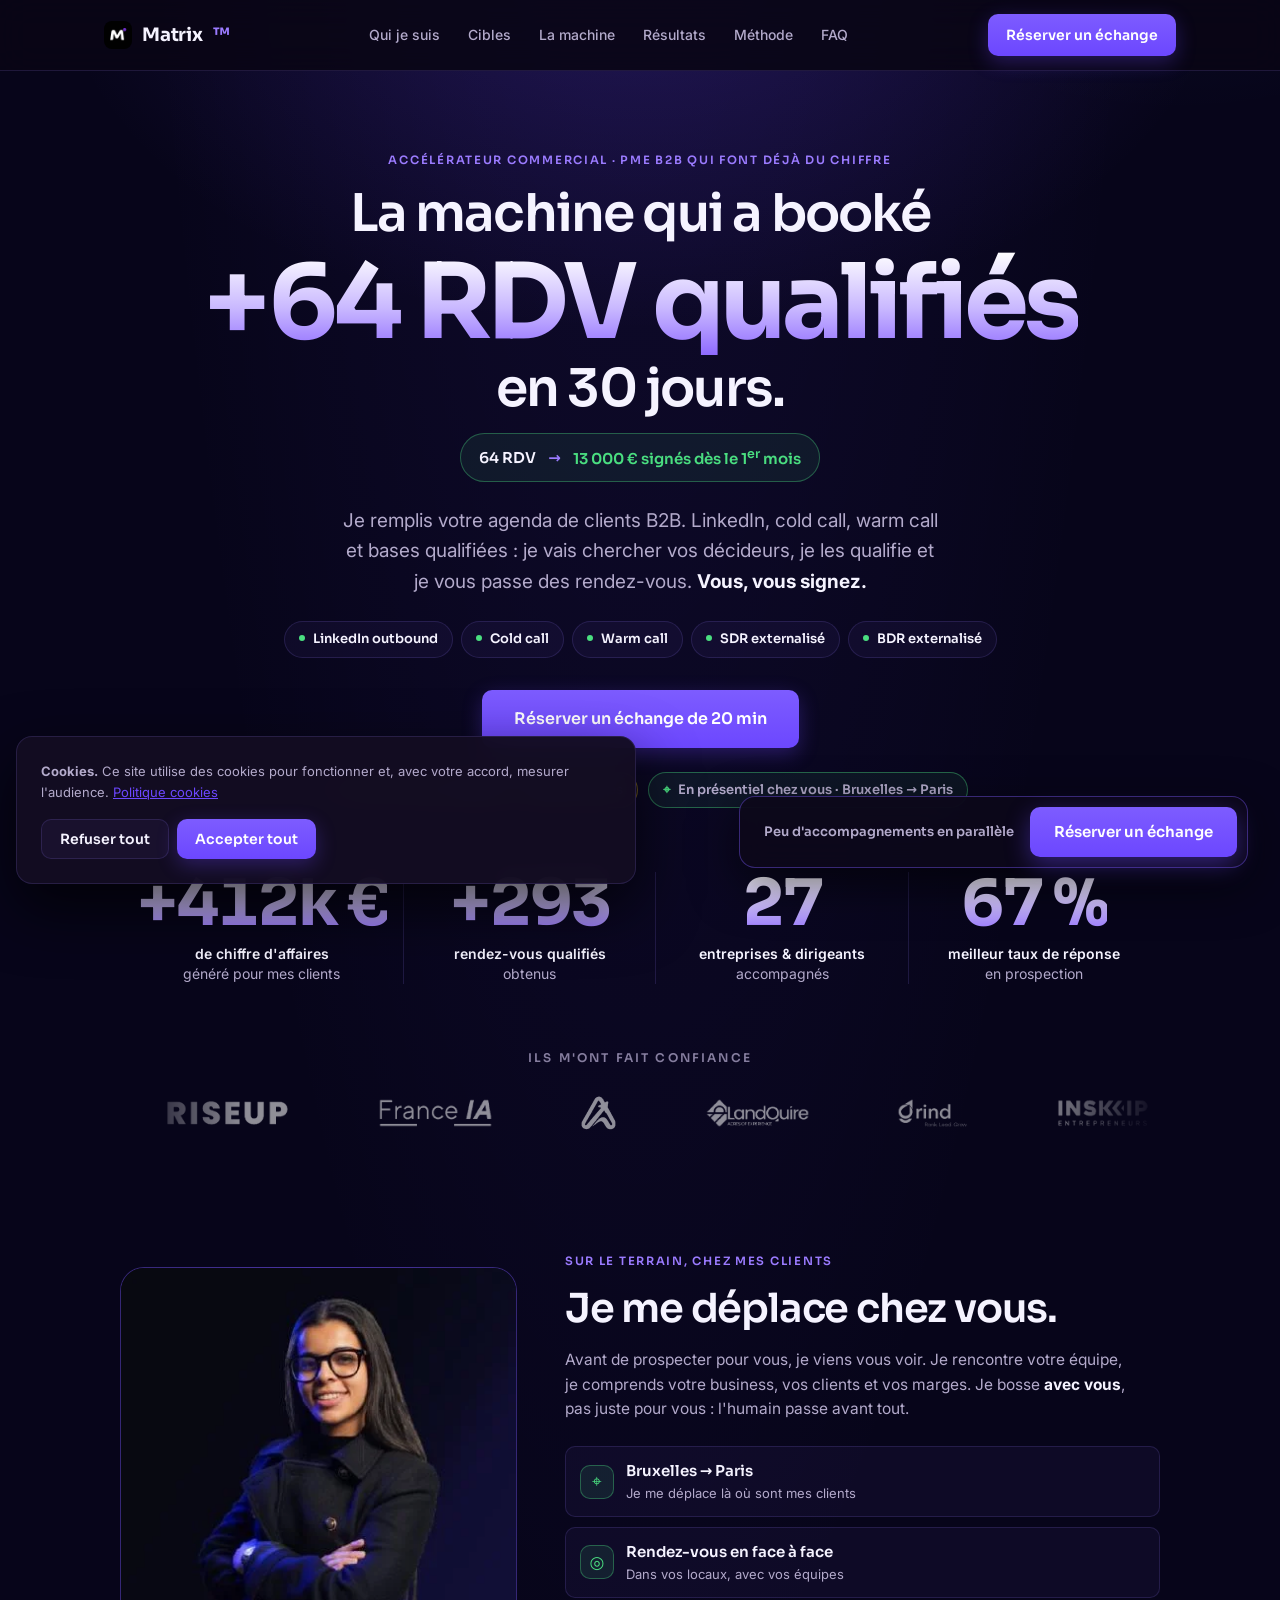
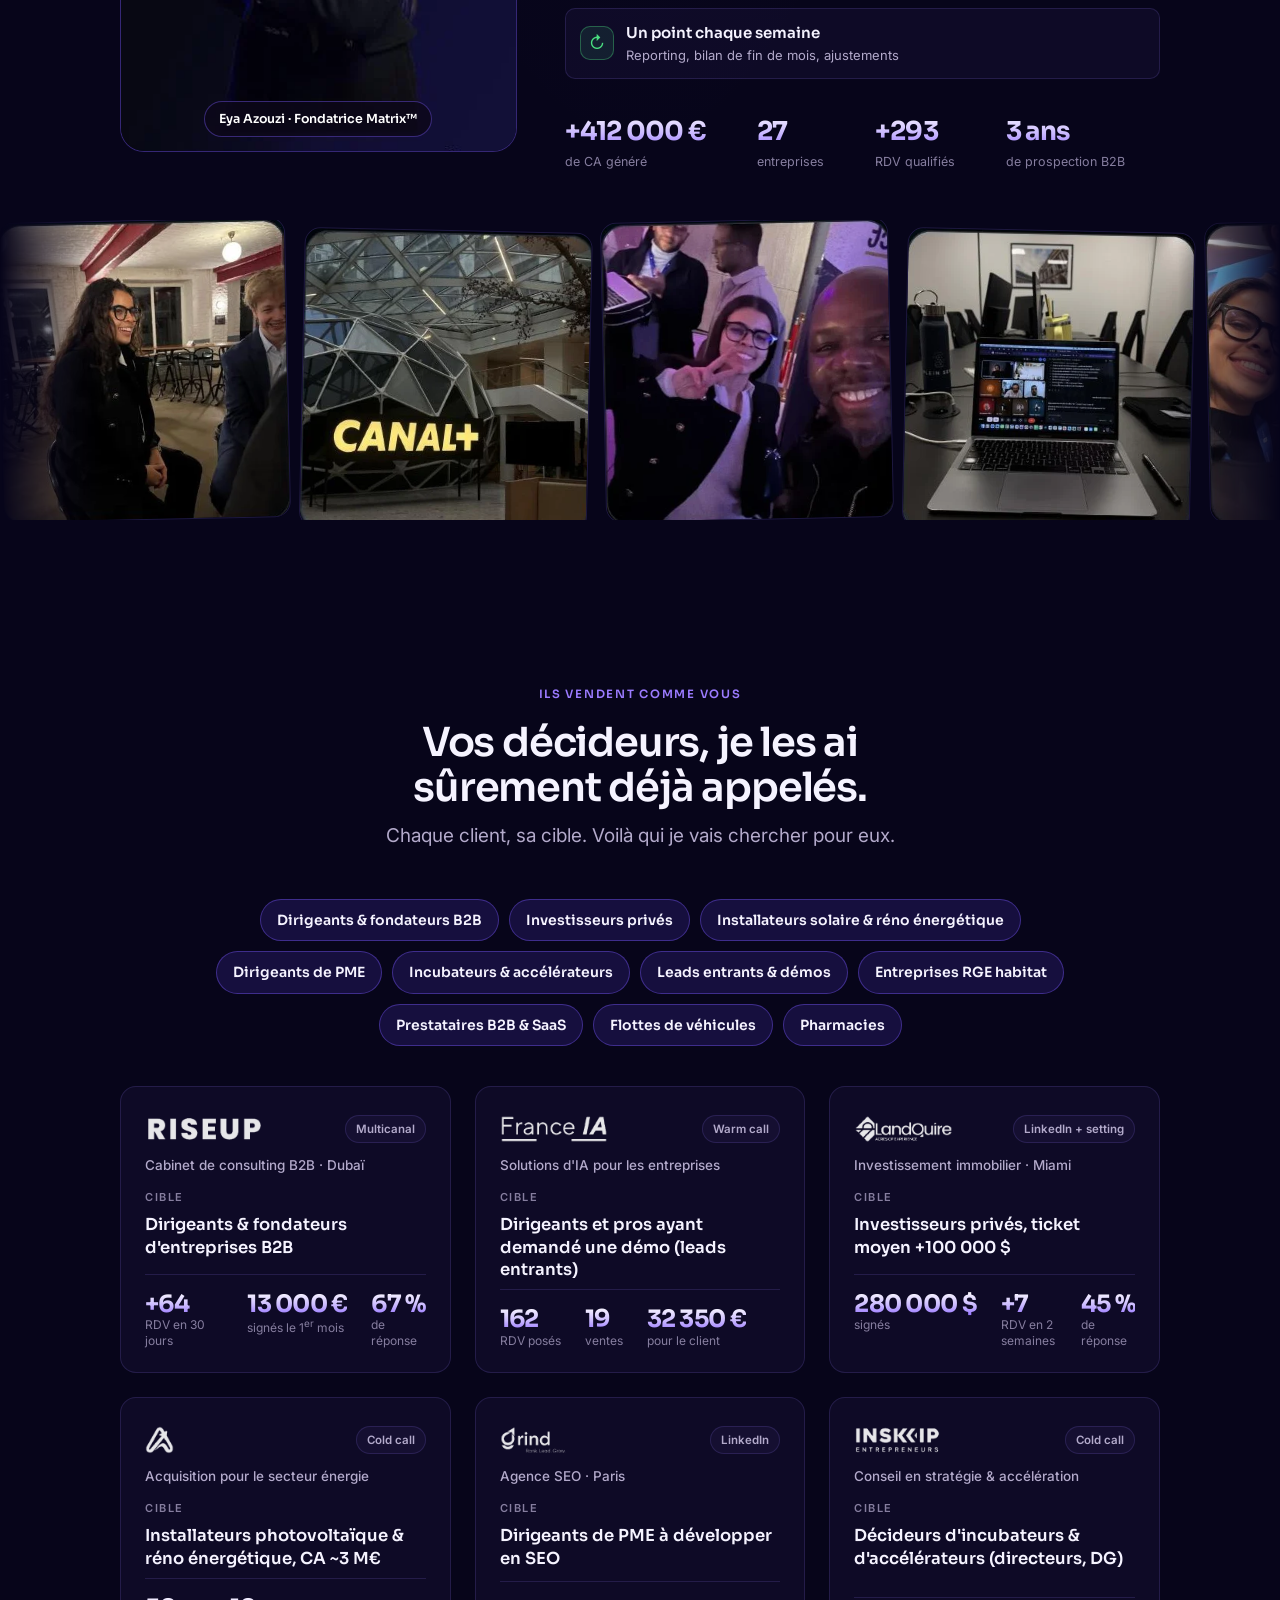
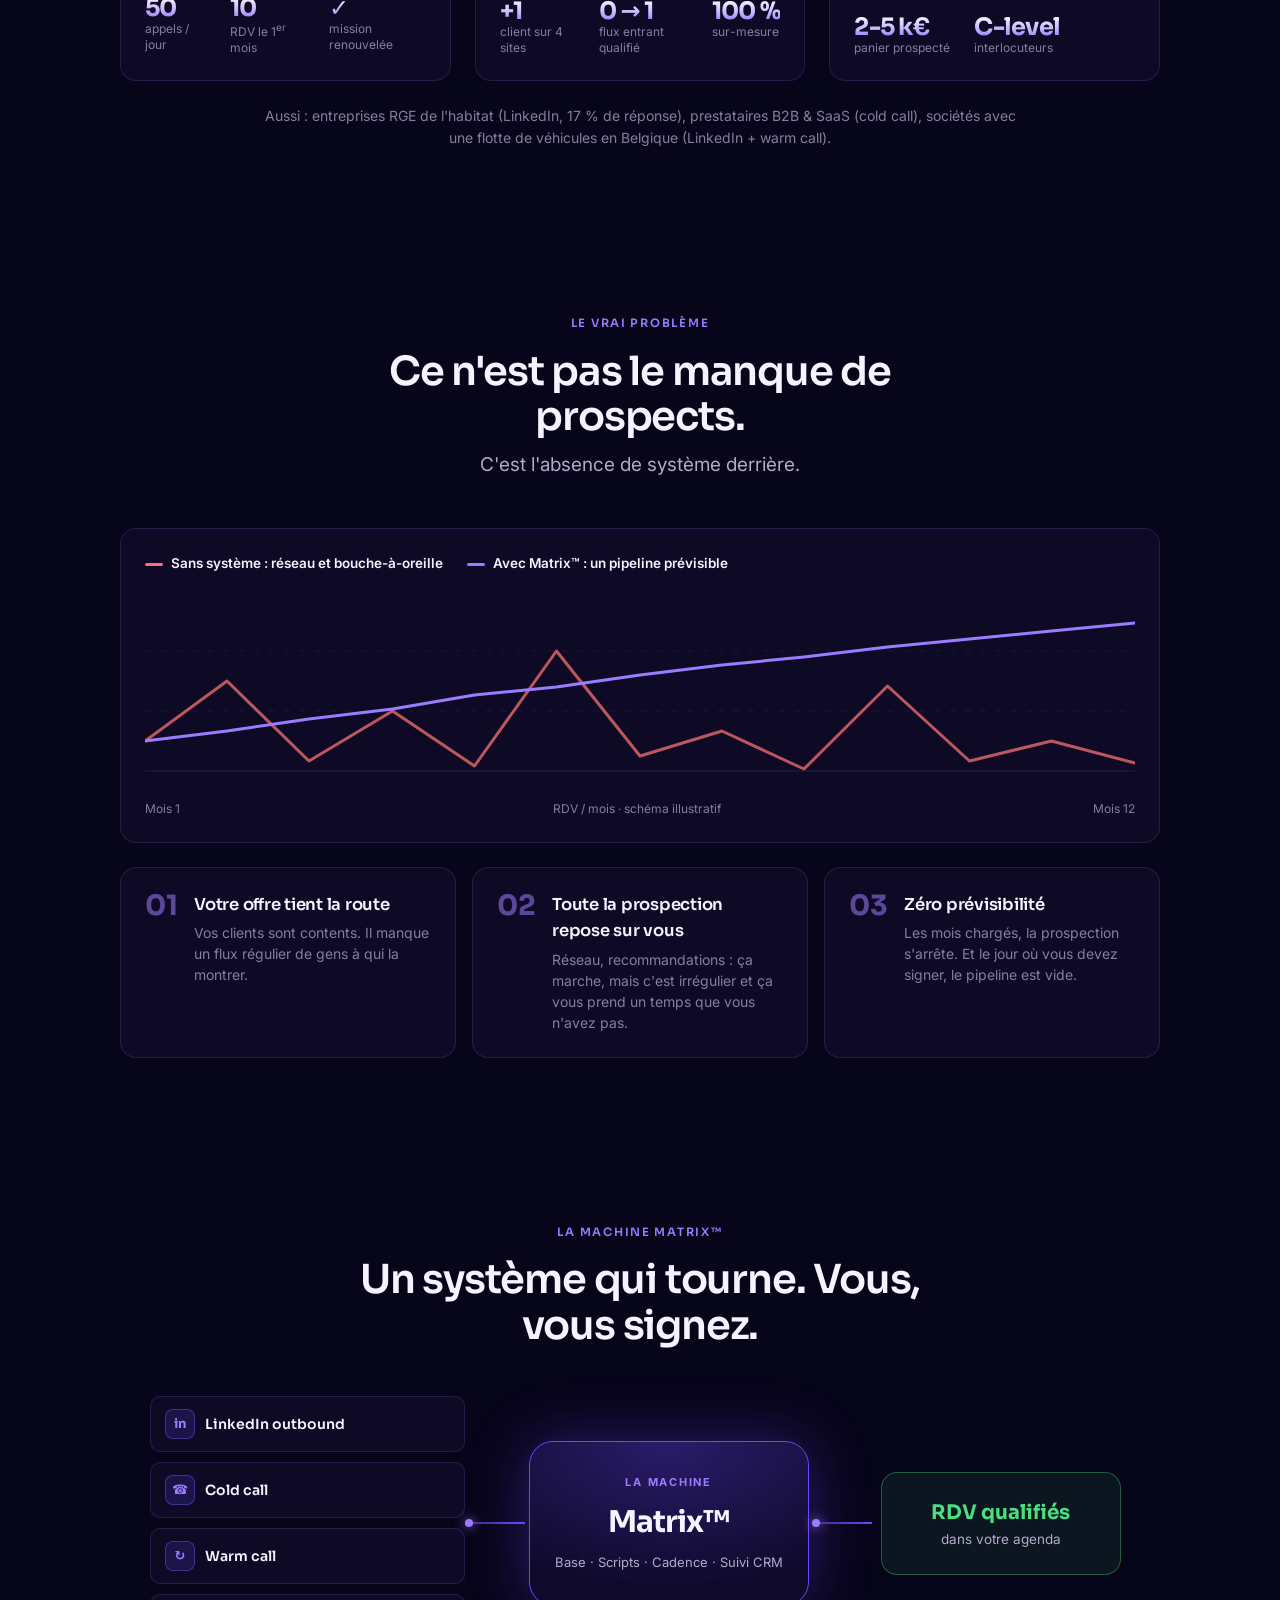
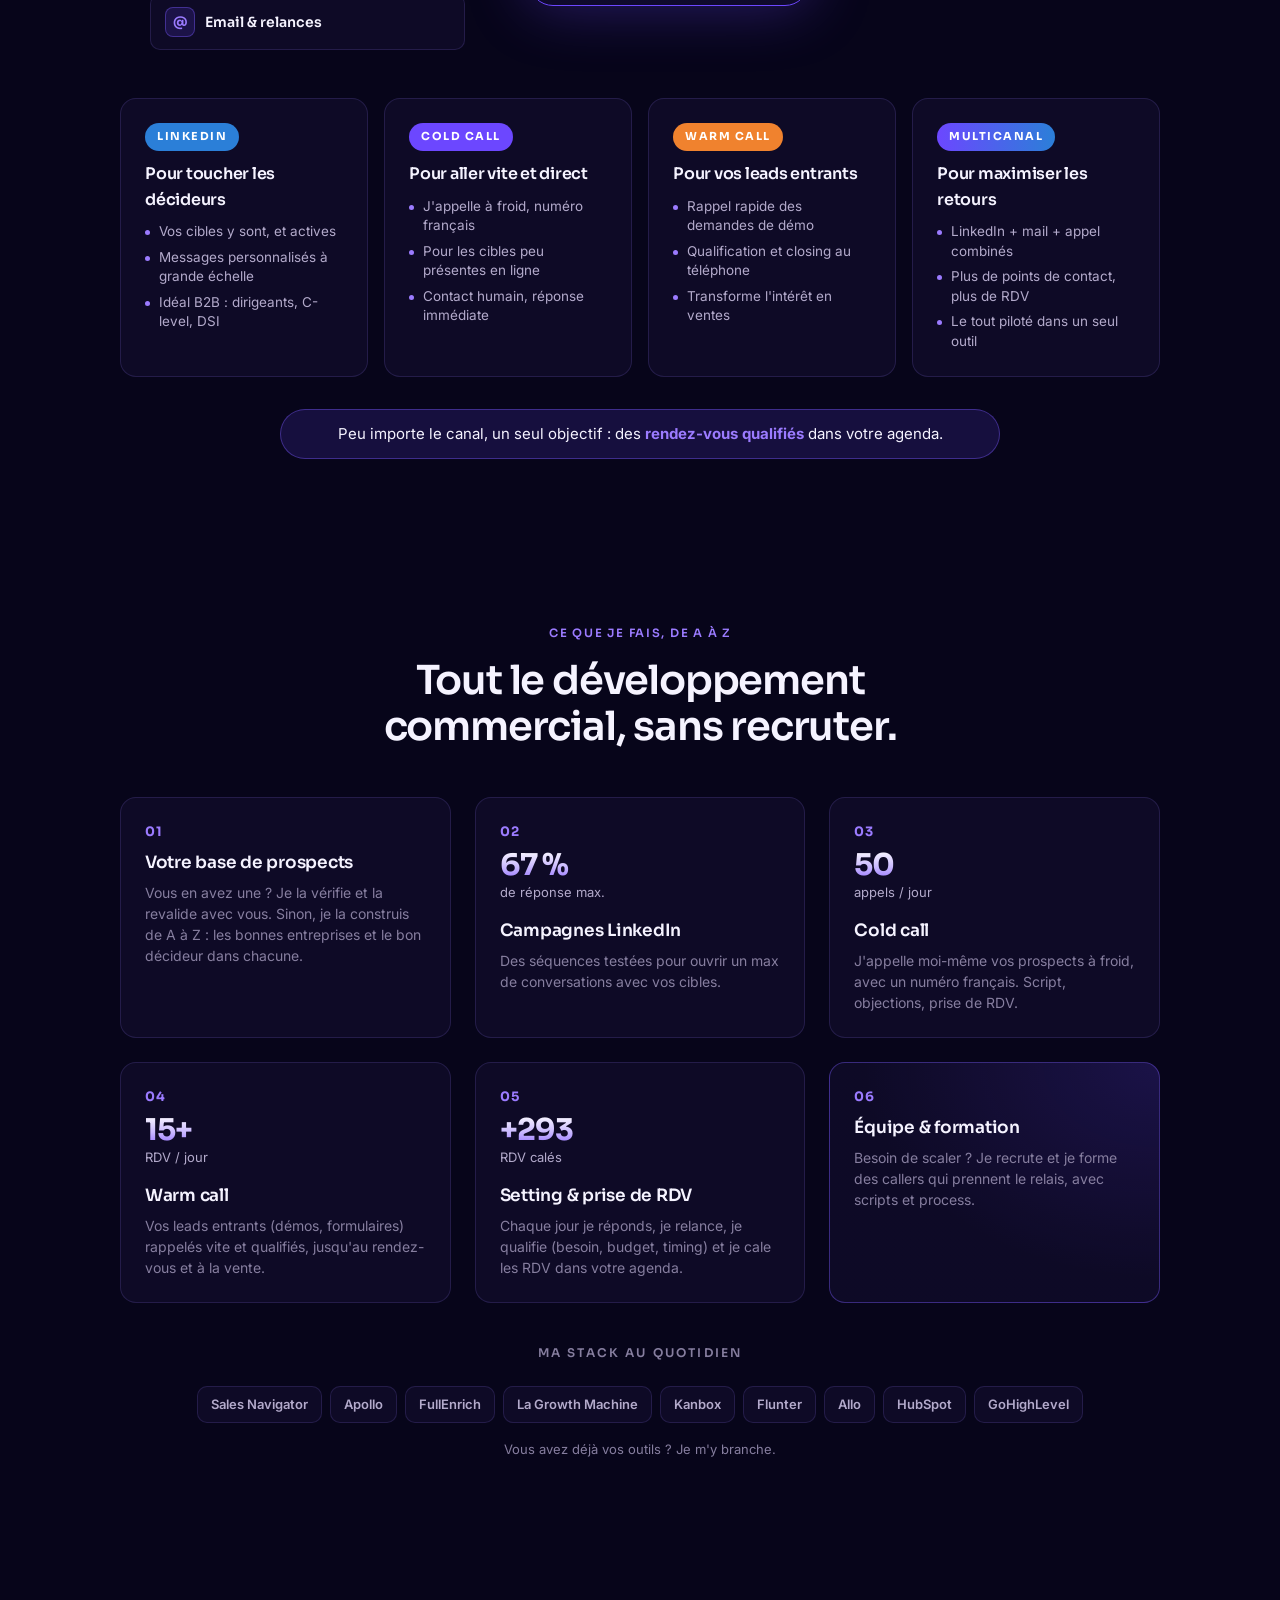
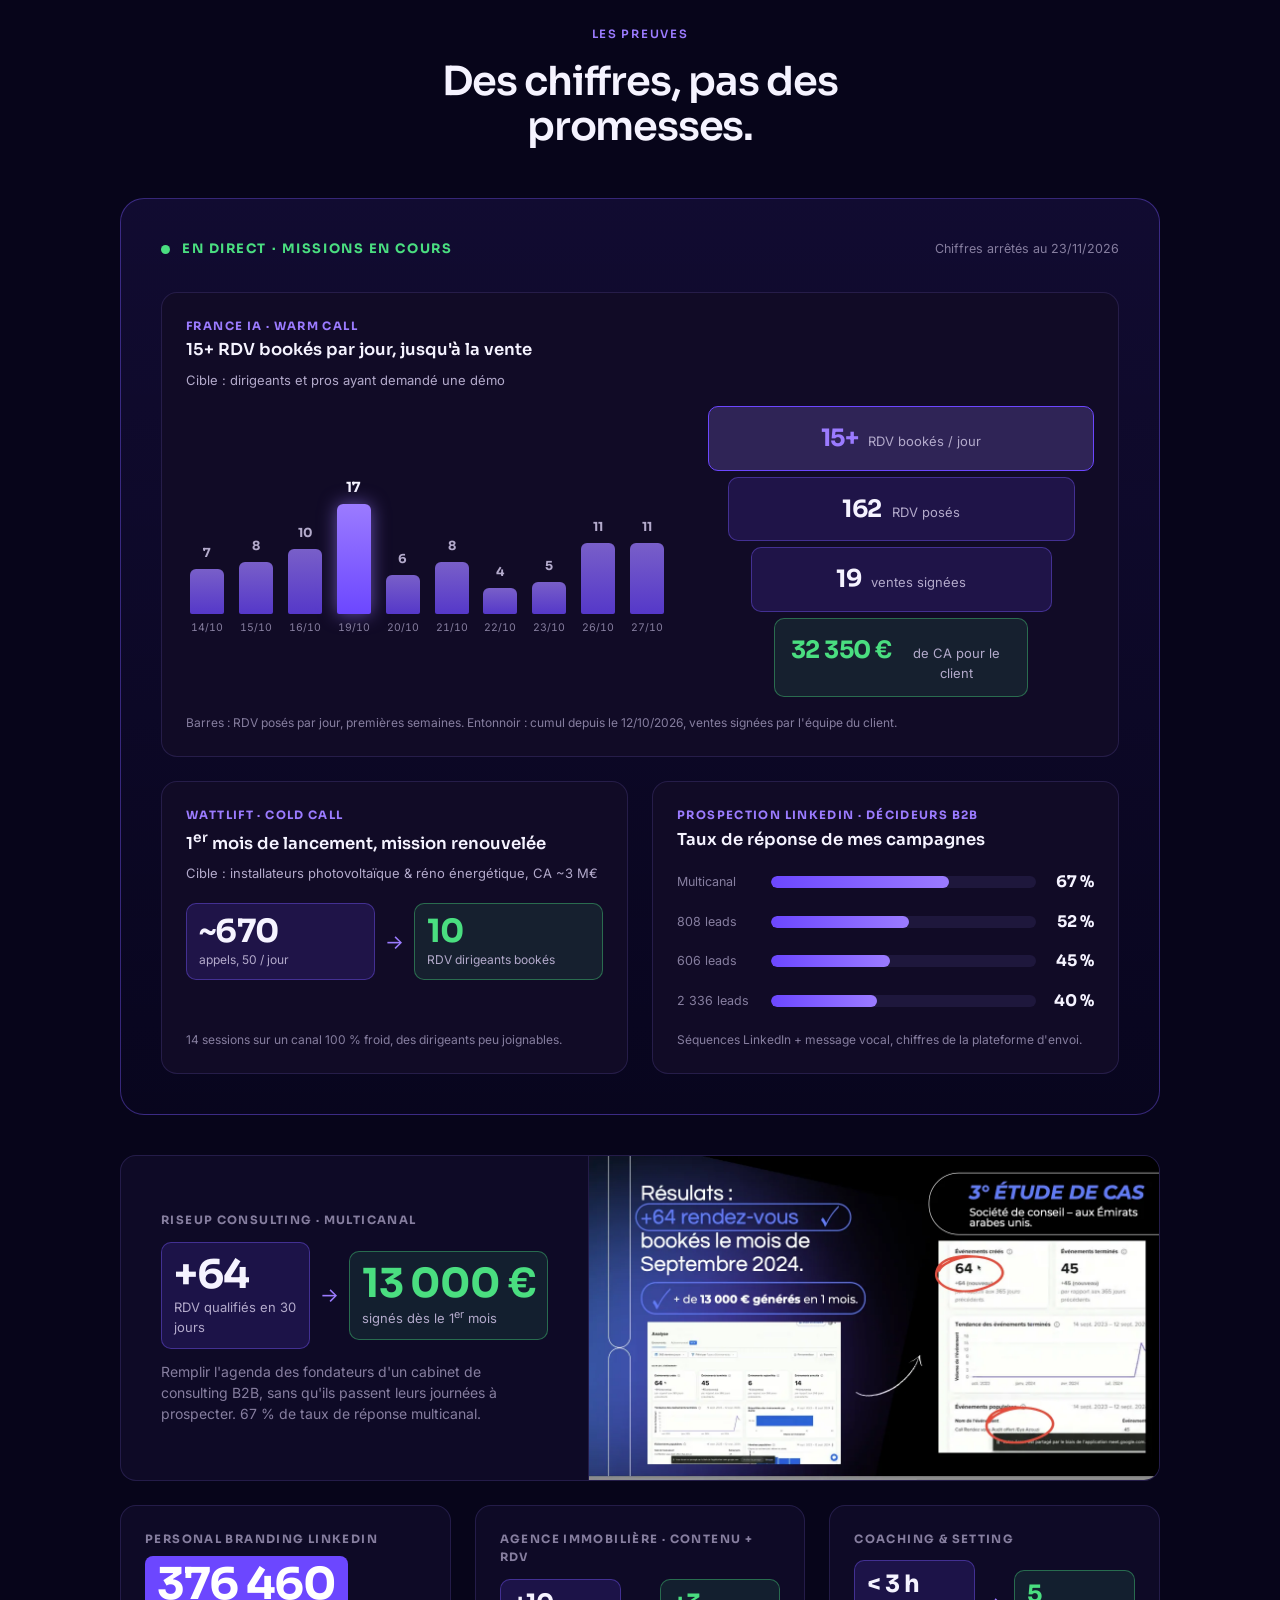
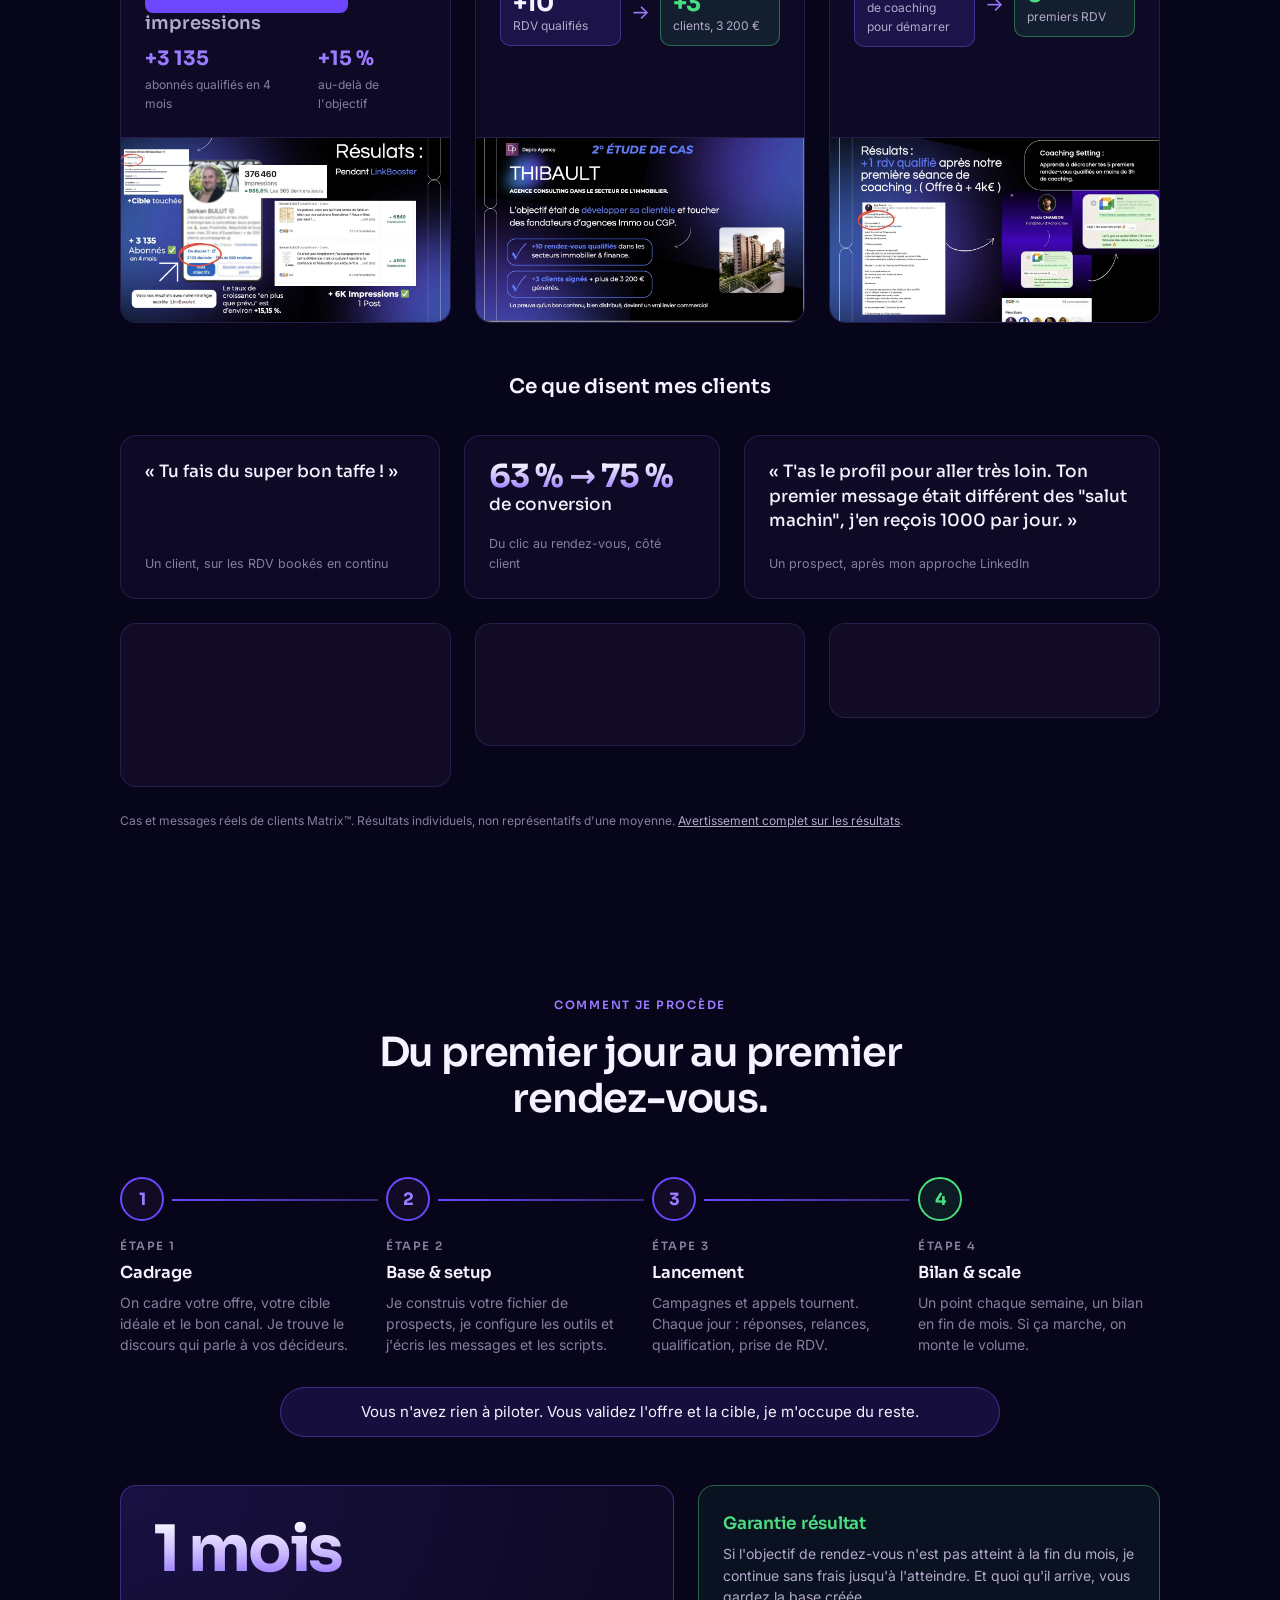
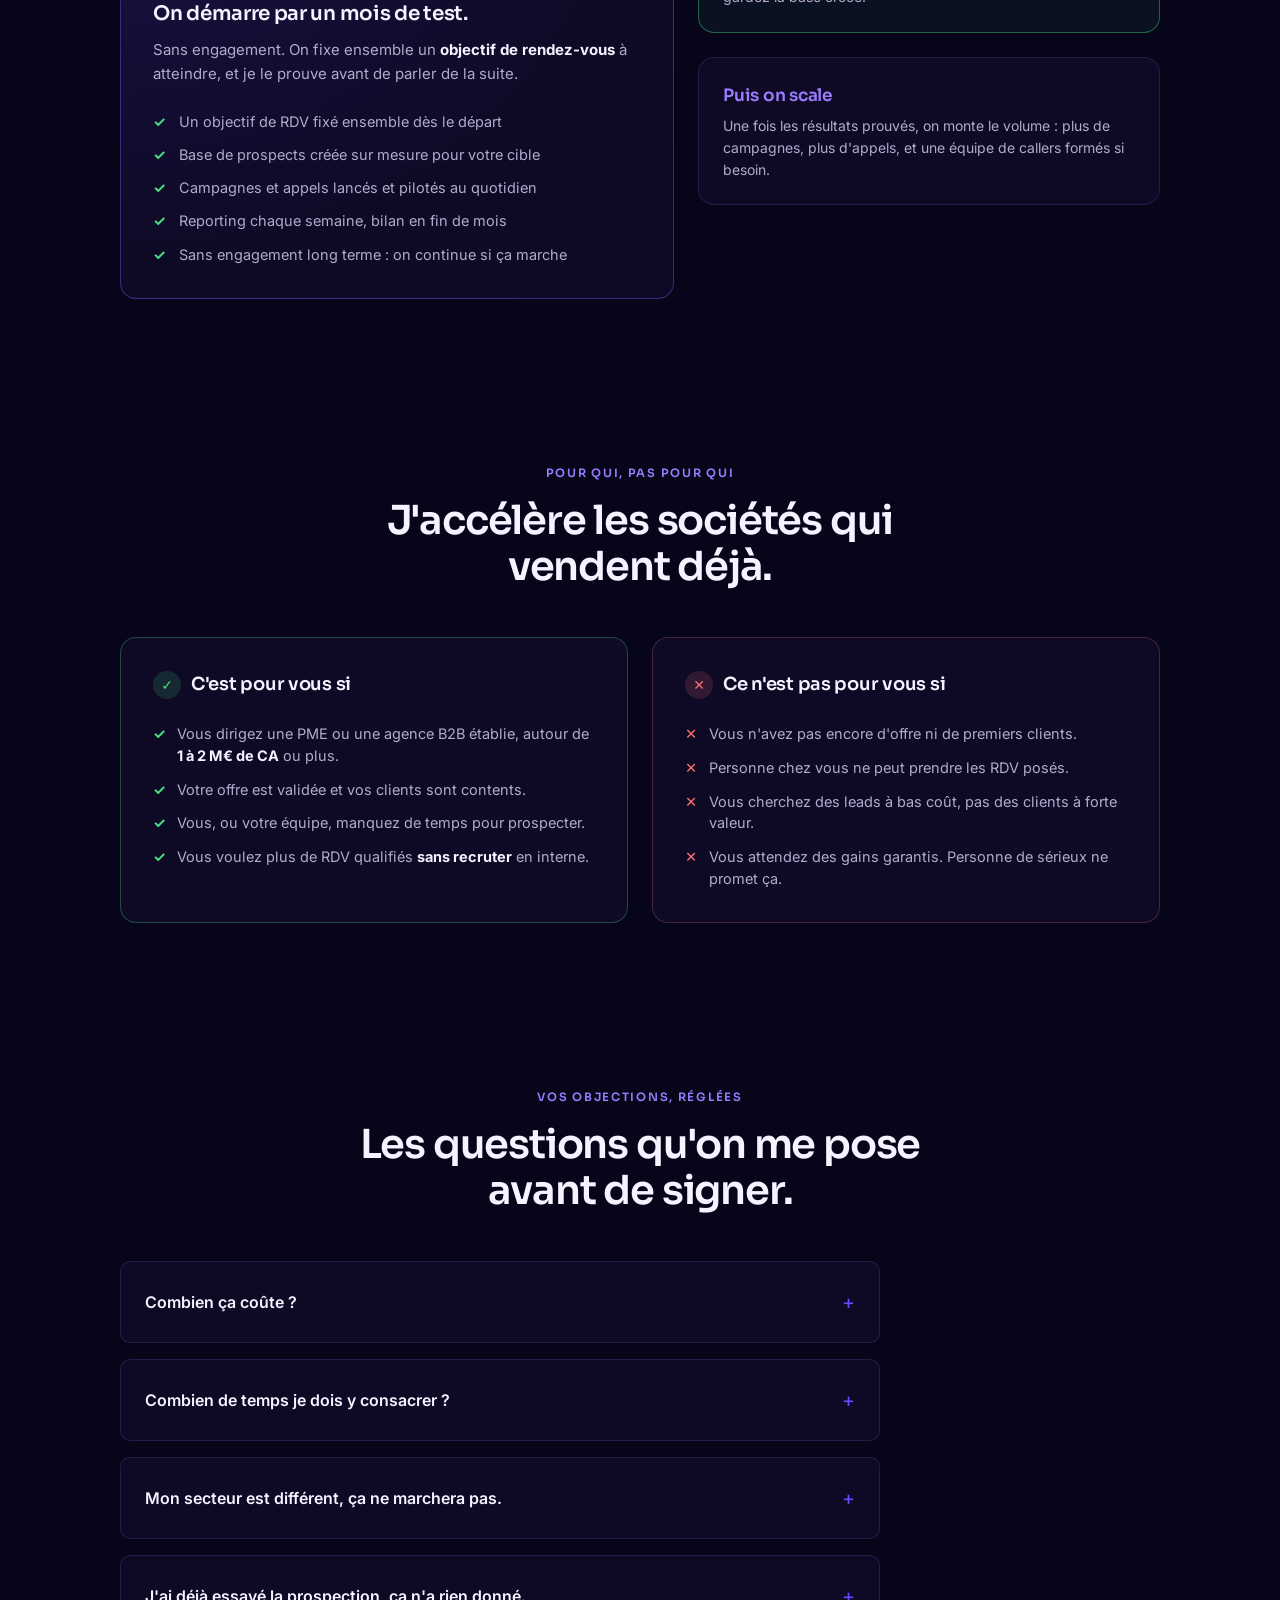
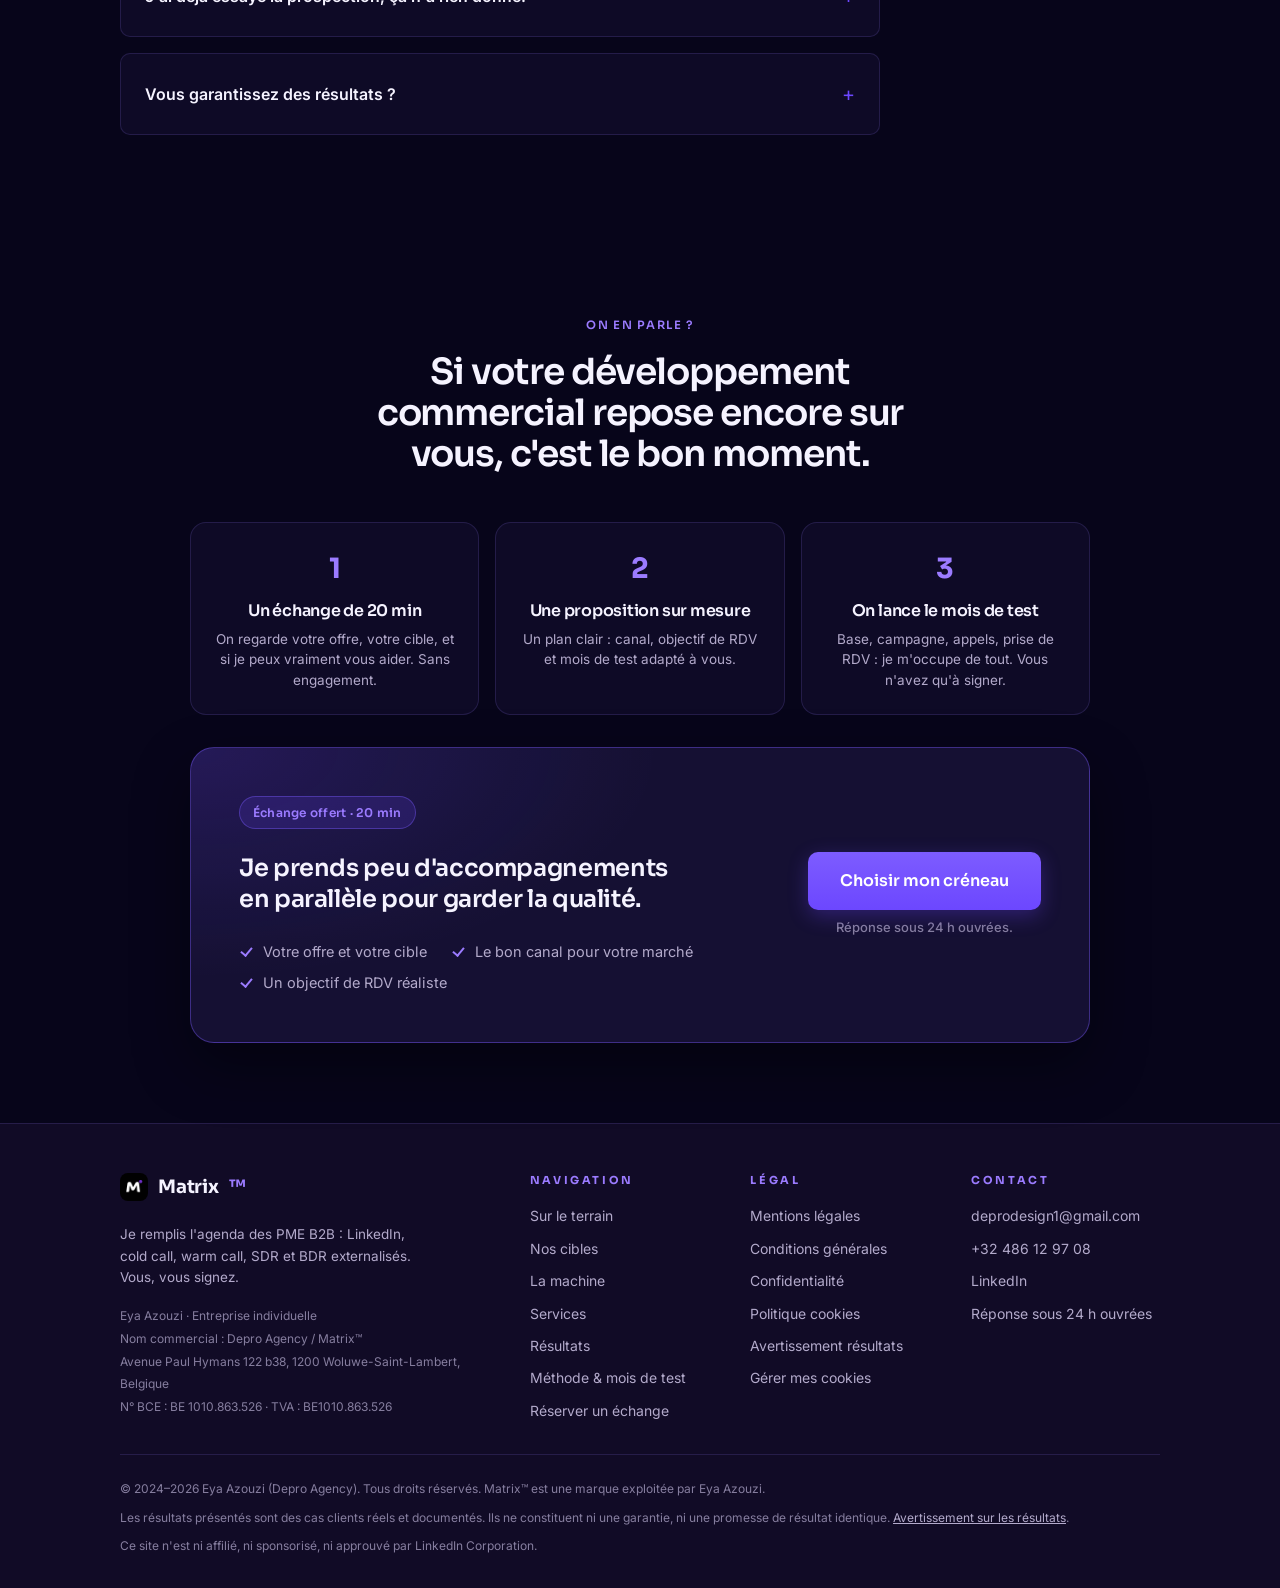
==== commit 04c10540: "Proximité client : section « Je me déplace chez vous » avec photos terrain défilantes, badge présent" ====
--- a/index.html
+++ b/index.html
@@ -54,7 +54,7 @@
     "sameAs": ["https://www.linkedin.com/in/dpagency-be/"]
   }
   </script>
-  <link rel="stylesheet" href="/assets/css/main.css?v=11">
+  <link rel="stylesheet" href="/assets/css/main.css?v=12">
 </head>
 <body>
   <a class="skip-link" href="#main">Aller au contenu</a>
@@ -66,6 +66,7 @@
         Matrix<span>™</span>
       </a>
       <nav class="header-nav" aria-label="Navigation principale">
+        <a href="#terrain">Qui je suis</a>
         <a href="#cibles">Cibles</a>
         <a href="#systeme">La machine</a>
         <a href="#preuves">Résultats</a>
@@ -81,7 +82,8 @@
     </div>
     <div class="scroll-progress"><span id="scroll-progress"></span></div>
     <nav class="mobile-nav" id="mobile-nav" aria-label="Navigation mobile">
-      <a href="#cibles">Cibles</a>
+      <a href="#terrain">Qui je suis</a>
+        <a href="#cibles">Cibles</a>
       <a href="#systeme">La machine</a>
       <a href="#preuves">Résultats</a>
       <a href="#demarrage">Méthode</a>
@@ -106,7 +108,7 @@
           <div class="hero-cta-row">
             <a class="btn btn-primary btn-lg js-book" href="https://app.iclosed.io/e/matrix/matrix" rel="noopener">Réserver un échange de 20 min</a>
           </div>
-          <p class="hero-badge"><span aria-hidden="true">★</span> TOP 20 Favikon Belgium · catégorie Sales</p>
+          <div class="hero-badges"><p class="hero-badge"><span aria-hidden="true">★</span> TOP 20 Favikon Belgium · catégorie Sales</p><p class="hero-badge hb-terrain"><span aria-hidden="true">⌖</span> En présentiel chez vous · Bruxelles → Paris</p></div>
         </div>
 
         <div class="stats reveal" aria-label="Chiffres clés">
@@ -141,6 +143,50 @@
             </ul>
           </div>
         </div>
+      </div>
+    </section>
+
+    <!-- SUR LE TERRAIN -->
+    <section id="terrain" aria-label="Sur le terrain, chez mes clients">
+      <div class="container">
+        <div class="founder reveal">
+          <div class="founder-photo">
+            <img src="/assets/img/eya-azouzi.webp" alt="Eya Azouzi, fondatrice de Matrix" width="400" height="490" loading="lazy" decoding="async">
+            <span class="founder-tag">Eya Azouzi · Fondatrice Matrix™</span>
+          </div>
+          <div class="founder-body">
+            <span class="eyebrow">Sur le terrain, chez mes clients</span>
+            <h2>Je me déplace chez vous.</h2>
+            <p class="founder-text">Avant de prospecter pour vous, je viens vous voir. Je rencontre votre équipe, je comprends votre business, vos clients et vos marges. Je bosse <b>avec vous</b>, pas juste pour vous : l'humain passe avant tout.</p>
+            <ul class="terrain-points">
+              <li><span class="tp-ico" aria-hidden="true">⌖</span><div><b>Bruxelles → Paris</b><span>Je me déplace là où sont mes clients</span></div></li>
+              <li><span class="tp-ico" aria-hidden="true">◎</span><div><b>Rendez-vous en face à face</b><span>Dans vos locaux, avec vos équipes</span></div></li>
+              <li><span class="tp-ico" aria-hidden="true">↻</span><div><b>Un point chaque semaine</b><span>Reporting, bilan de fin de mois, ajustements</span></div></li>
+            </ul>
+            <div class="founder-kpis">
+              <div><strong>+412 000 €</strong><span>de CA généré</span></div>
+              <div><strong>27</strong><span>entreprises</span></div>
+              <div><strong>+293</strong><span>RDV qualifiés</span></div>
+              <div><strong>3 ans</strong><span>de prospection B2B</span></div>
+            </div>
+          </div>
+        </div>
+      </div>
+      <div class="photo-band reveal" aria-label="Photos sur le terrain">
+        <ul class="photo-track">
+          <li><img src="/assets/img/terrain-1.webp" alt="Rendez-vous client en face à face" width="374" height="390"></li>
+          <li><img src="/assets/img/terrain-5.webp" alt="Rendez-vous chez CANAL+" width="374" height="390"></li>
+          <li><img src="/assets/img/terrain-2.webp" alt="Événement networking" width="374" height="390"></li>
+          <li><img src="/assets/img/terrain-4.webp" alt="Session d'appels en visio avec un client" width="374" height="390"></li>
+          <li><img src="/assets/img/terrain-3.webp" alt="Salon professionnel" width="374" height="390"></li>
+          <li><img src="/assets/img/terrain-6.webp" alt="Dîner d'affaires" width="374" height="390"></li>
+          <li aria-hidden="true"><img src="/assets/img/terrain-1.webp" alt="" width="374" height="390"></li>
+          <li aria-hidden="true"><img src="/assets/img/terrain-5.webp" alt="" width="374" height="390"></li>
+          <li aria-hidden="true"><img src="/assets/img/terrain-2.webp" alt="" width="374" height="390"></li>
+          <li aria-hidden="true"><img src="/assets/img/terrain-4.webp" alt="" width="374" height="390"></li>
+          <li aria-hidden="true"><img src="/assets/img/terrain-3.webp" alt="" width="374" height="390"></li>
+          <li aria-hidden="true"><img src="/assets/img/terrain-6.webp" alt="" width="374" height="390"></li>
+        </ul>
       </div>
     </section>
 
@@ -627,38 +673,6 @@
       </div>
     </section>
 
-    <!-- RESPONSABLE DE LA MISSION -->
-    <section id="fondatrice" aria-label="Responsable de la mission">
-      <div class="container">
-        <div class="founder reveal">
-          <div class="founder-photo">
-            <img src="/assets/img/eya-azouzi.webp" alt="Eya Azouzi, fondatrice de Matrix" width="400" height="490" loading="lazy" decoding="async">
-          </div>
-          <div class="founder-body">
-            <span class="eyebrow">Responsable de la mission</span>
-            <h2>Un partenaire, pas un prestataire.</h2>
-            <p class="founder-name">Eya Azouzi · Fondatrice Matrix™</p>
-            <p class="founder-text">Je travaille avec vous, pas juste pour vous. Avant d'aller chercher qui que ce soit, je prends le temps de comprendre votre business, vos clients et vos marges. 3 ans en prospection B2B, de la startup au grand compte. Je me déplace partout, de Bruxelles à Paris, parce que l'humain passe avant tout.</p>
-            <div class="founder-kpis">
-              <div><strong>+412 000 €</strong><span>de CA généré</span></div>
-              <div><strong>27</strong><span>entreprises</span></div>
-              <div><strong>+293</strong><span>RDV qualifiés</span></div>
-              <div><strong>67 %</strong><span>meilleur taux de réponse</span></div>
-            </div>
-            <p class="hero-badge founder-badge"><span aria-hidden="true">★</span> TOP 20 Favikon Belgium · catégorie Sales</p>
-          </div>
-        </div>
-        <ul class="terrain reveal" aria-label="Sur le terrain">
-          <li><img src="/assets/img/terrain-1.webp" alt="Rendez-vous client en face à face" width="368" height="386" loading="lazy"></li>
-          <li><img src="/assets/img/terrain-2.webp" alt="Événement networking" width="368" height="386" loading="lazy"></li>
-          <li><img src="/assets/img/terrain-3.webp" alt="Salon professionnel" width="368" height="386" loading="lazy"></li>
-          <li><img src="/assets/img/terrain-4.webp" alt="Session d'appels en visio" width="368" height="386" loading="lazy"></li>
-          <li><img src="/assets/img/terrain-5.webp" alt="Rendez-vous chez CANAL+" width="368" height="386" loading="lazy"></li>
-          <li><img src="/assets/img/terrain-6.webp" alt="Dîner d'affaires" width="368" height="386" loading="lazy"></li>
-        </ul>
-      </div>
-    </section>
-
     <!-- FAQ -->
     <section id="faq" aria-label="Questions fréquentes">
       <div class="container">
@@ -774,6 +788,7 @@
         <nav class="footer-col" aria-label="Navigation pied de page">
           <p class="footer-title">Navigation</p>
           <ul>
+            <li><a href="#terrain">Sur le terrain</a></li>
             <li><a href="#cibles">Nos cibles</a></li>
             <li><a href="#systeme">La machine</a></li>
             <li><a href="#offres">Services</a></li>
--- a/assets/css/main.css
+++ b/assets/css/main.css
@@ -977,3 +977,43 @@
   .sector-cloud { gap: 6px; }
   .sector-cloud li { font-size: 12.5px; padding: 7px 12px; }
 }
+
+/* ============ SUR LE TERRAIN (v12) ============ */
+#terrain { padding-top: var(--s6); }
+.hero-badges { display: flex; flex-wrap: wrap; justify-content: center; gap: 8px 10px; margin-top: var(--s3); }
+.hero-badges .hero-badge { margin-top: 0; }
+.hb-terrain { border-color: rgba(74,222,128,0.4); background: rgba(74,222,128,0.07); }
+.hb-terrain span { color: var(--green); }
+.founder-photo { position: relative; }
+.founder-tag {
+  position: absolute; left: 50%; bottom: 14px; transform: translateX(-50%); white-space: nowrap;
+  font-family: var(--font-display); font-size: 12.5px; font-weight: 600; color: #fff;
+  padding: 7px 14px; border-radius: 999px; background: rgba(13,8,26,0.82); border: 1px solid var(--accent-border);
+}
+.founder-text b { color: var(--fg); }
+.terrain-points { list-style: none; display: grid; gap: 10px; margin-top: var(--s3); }
+.terrain-points li { display: flex; gap: 12px; align-items: center; padding: 12px 14px; border-radius: var(--r-sm); background: var(--glass); border: 1px solid var(--border); }
+.tp-ico { width: 34px; height: 34px; flex: none; border-radius: 10px; display: inline-flex; align-items: center; justify-content: center; font-size: 17px; color: var(--green); background: rgba(74,222,128,0.1); border: 1px solid rgba(74,222,128,0.35); }
+.terrain-points div { display: flex; flex-direction: column; }
+.terrain-points b { font-family: var(--font-display); font-size: 15px; font-weight: 600; }
+.terrain-points span:not(.tp-ico) { font-size: 13px; color: var(--muted); }
+.photo-band {
+  margin-top: var(--s6); overflow: hidden;
+  -webkit-mask-image: linear-gradient(90deg, transparent, #000 8%, #000 92%, transparent);
+          mask-image: linear-gradient(90deg, transparent, #000 8%, #000 92%, transparent);
+}
+.photo-track { list-style: none; display: flex; gap: 14px; width: max-content; animation: logos-scroll 45s linear infinite; }
+.photo-band:hover .photo-track { animation-play-state: paused; }
+.photo-track li { flex: none; }
+.photo-track img {
+  height: clamp(200px, 26vw, 300px); width: auto; aspect-ratio: 374 / 390; object-fit: cover;
+  border-radius: var(--r-md); border: 1px solid var(--border); transition: transform 0.35s ease;
+}
+.photo-track li:nth-child(odd) img { transform: rotate(-1.2deg); }
+.photo-track li:nth-child(even) img { transform: rotate(1.2deg) translateY(10px); }
+.photo-track li:hover img { transform: scale(1.03); }
+@media (prefers-reduced-motion: reduce) {
+  .photo-track { animation: none; flex-wrap: wrap; justify-content: center; width: auto; }
+  .photo-track li[aria-hidden="true"] { display: none; }
+  .photo-band { -webkit-mask-image: none; mask-image: none; }
+}
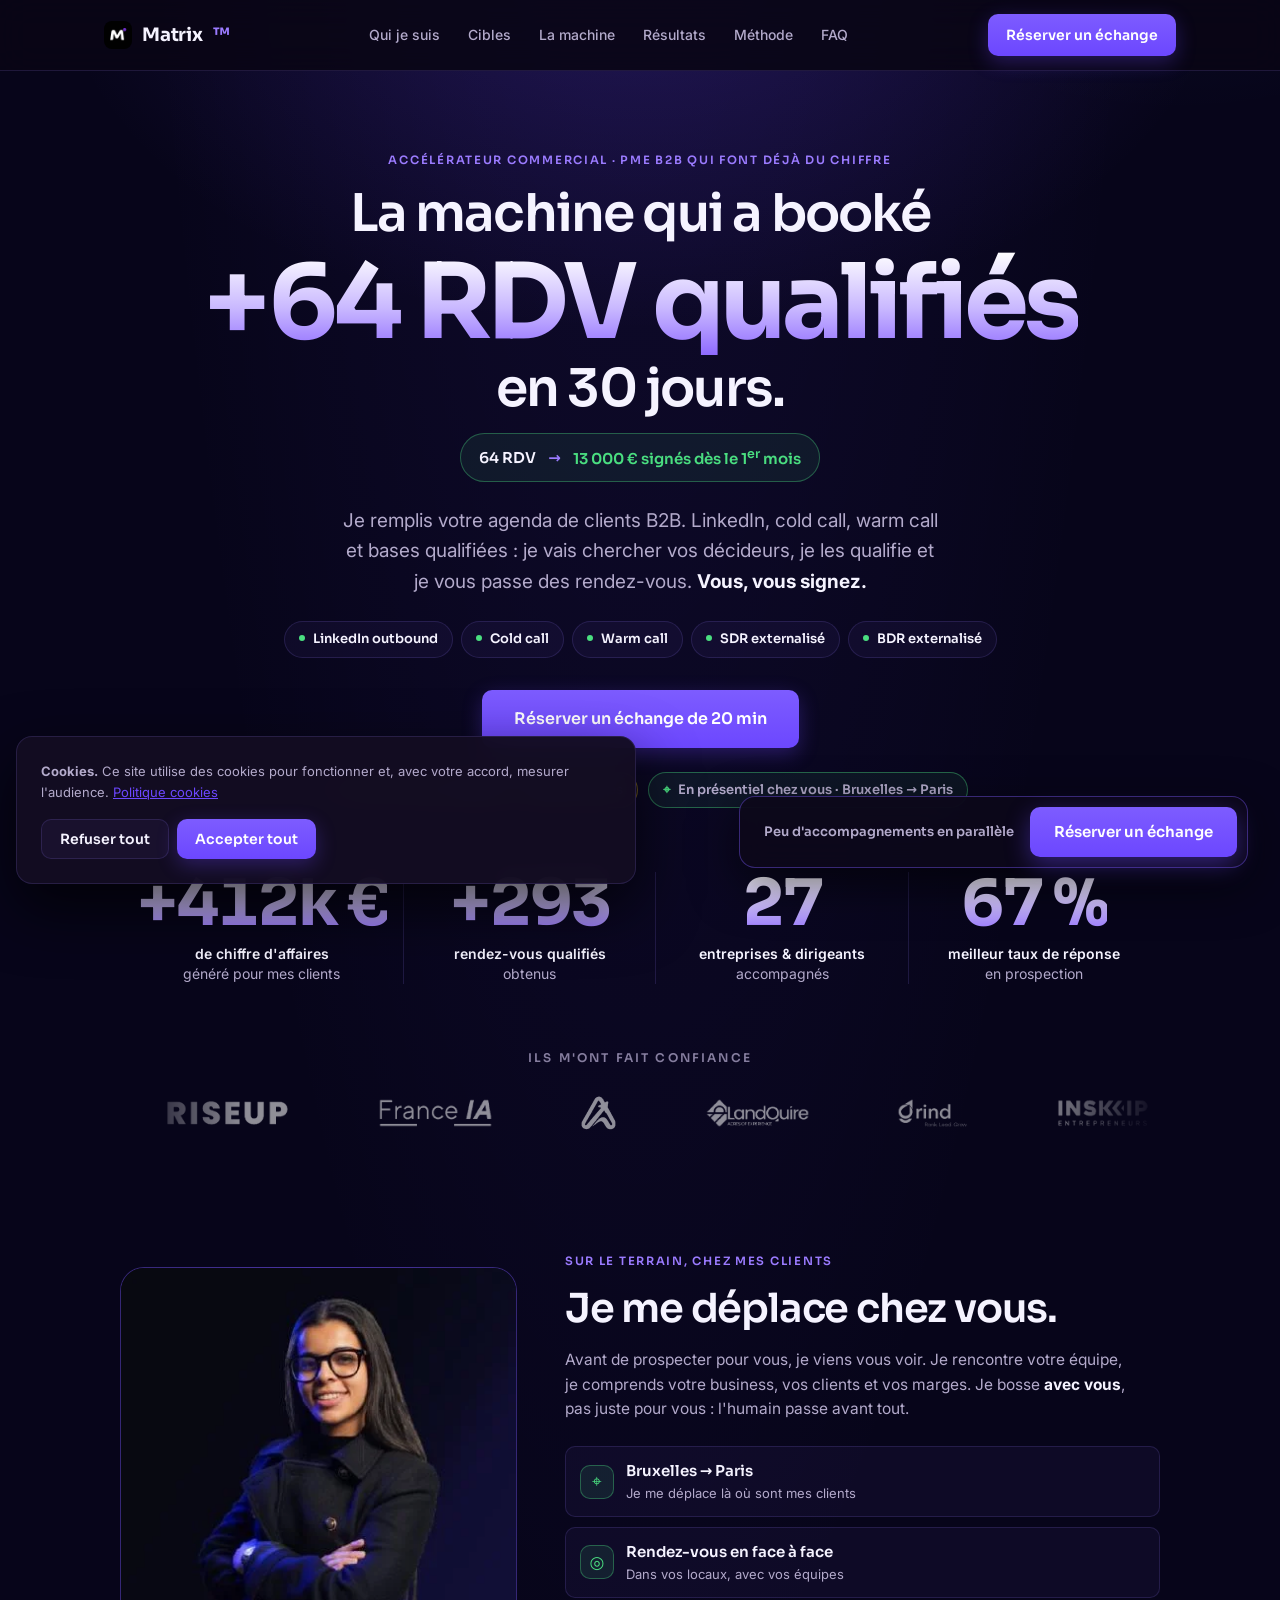
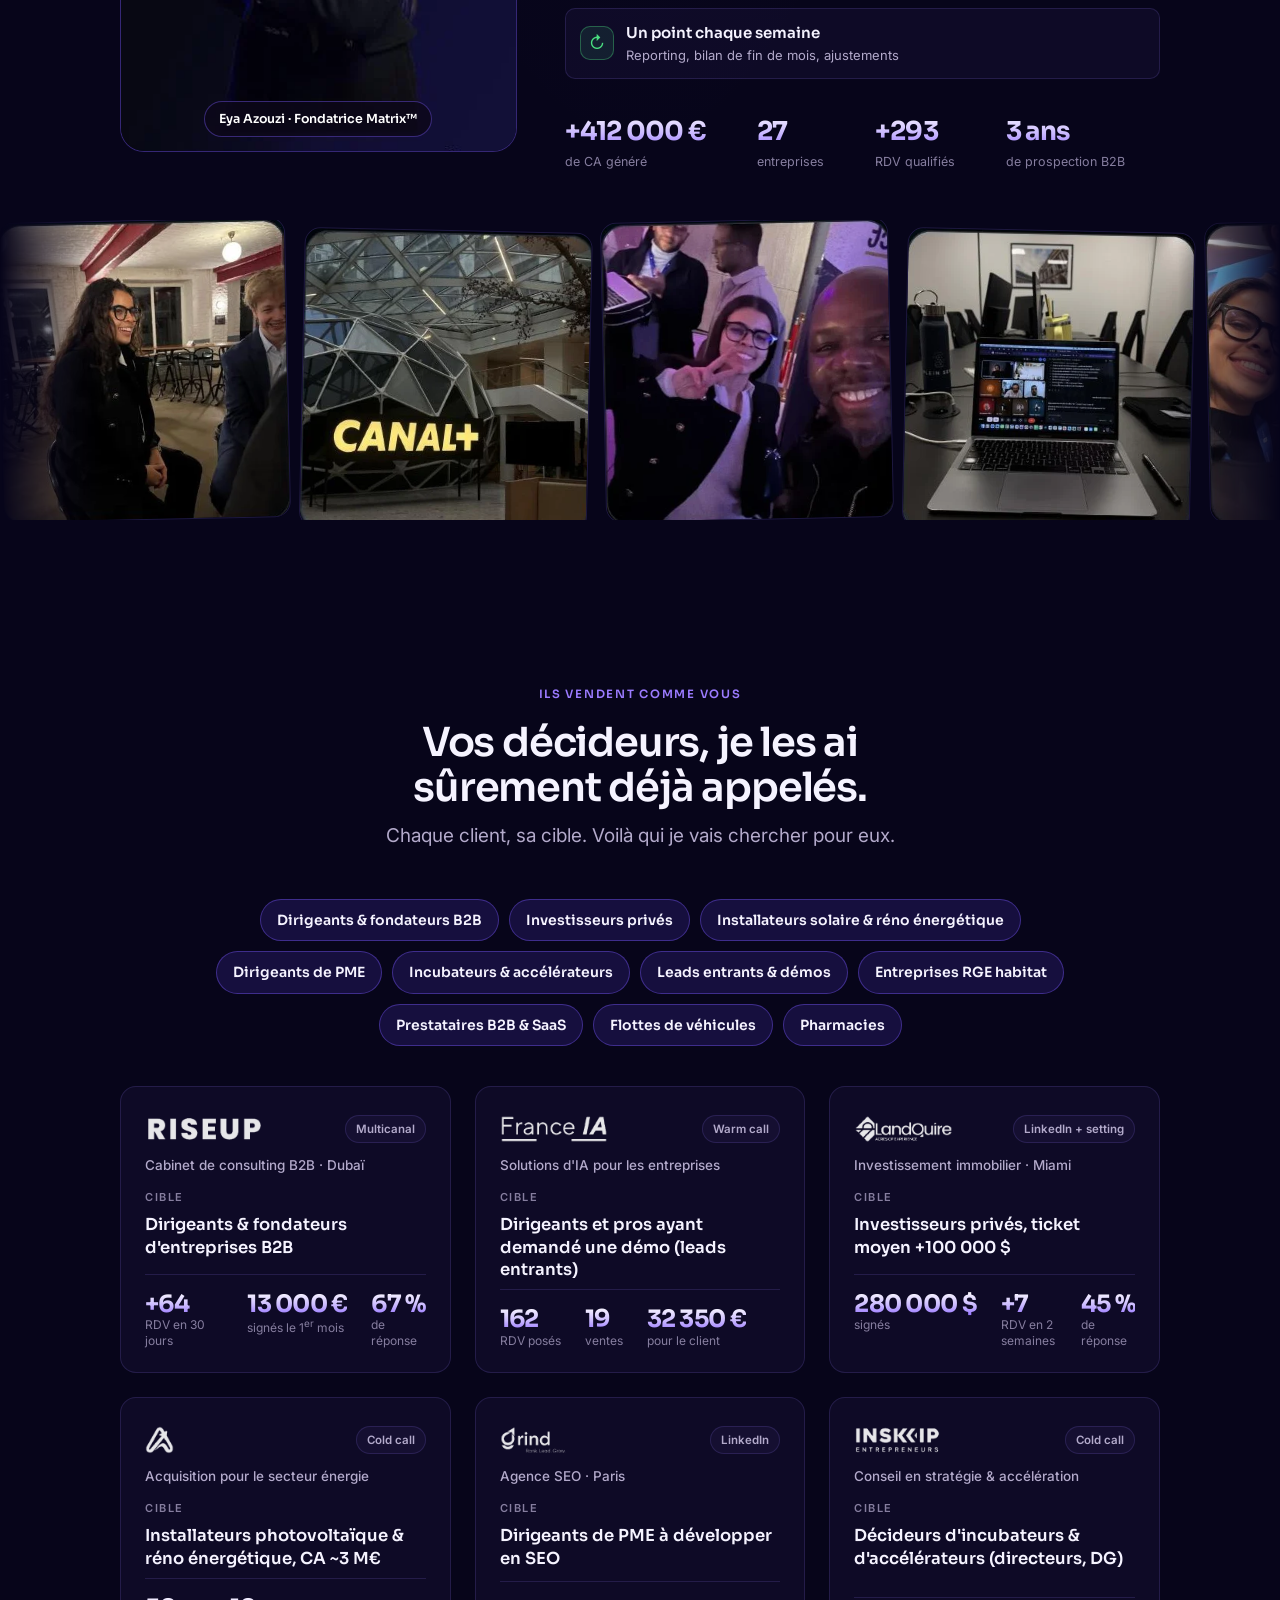
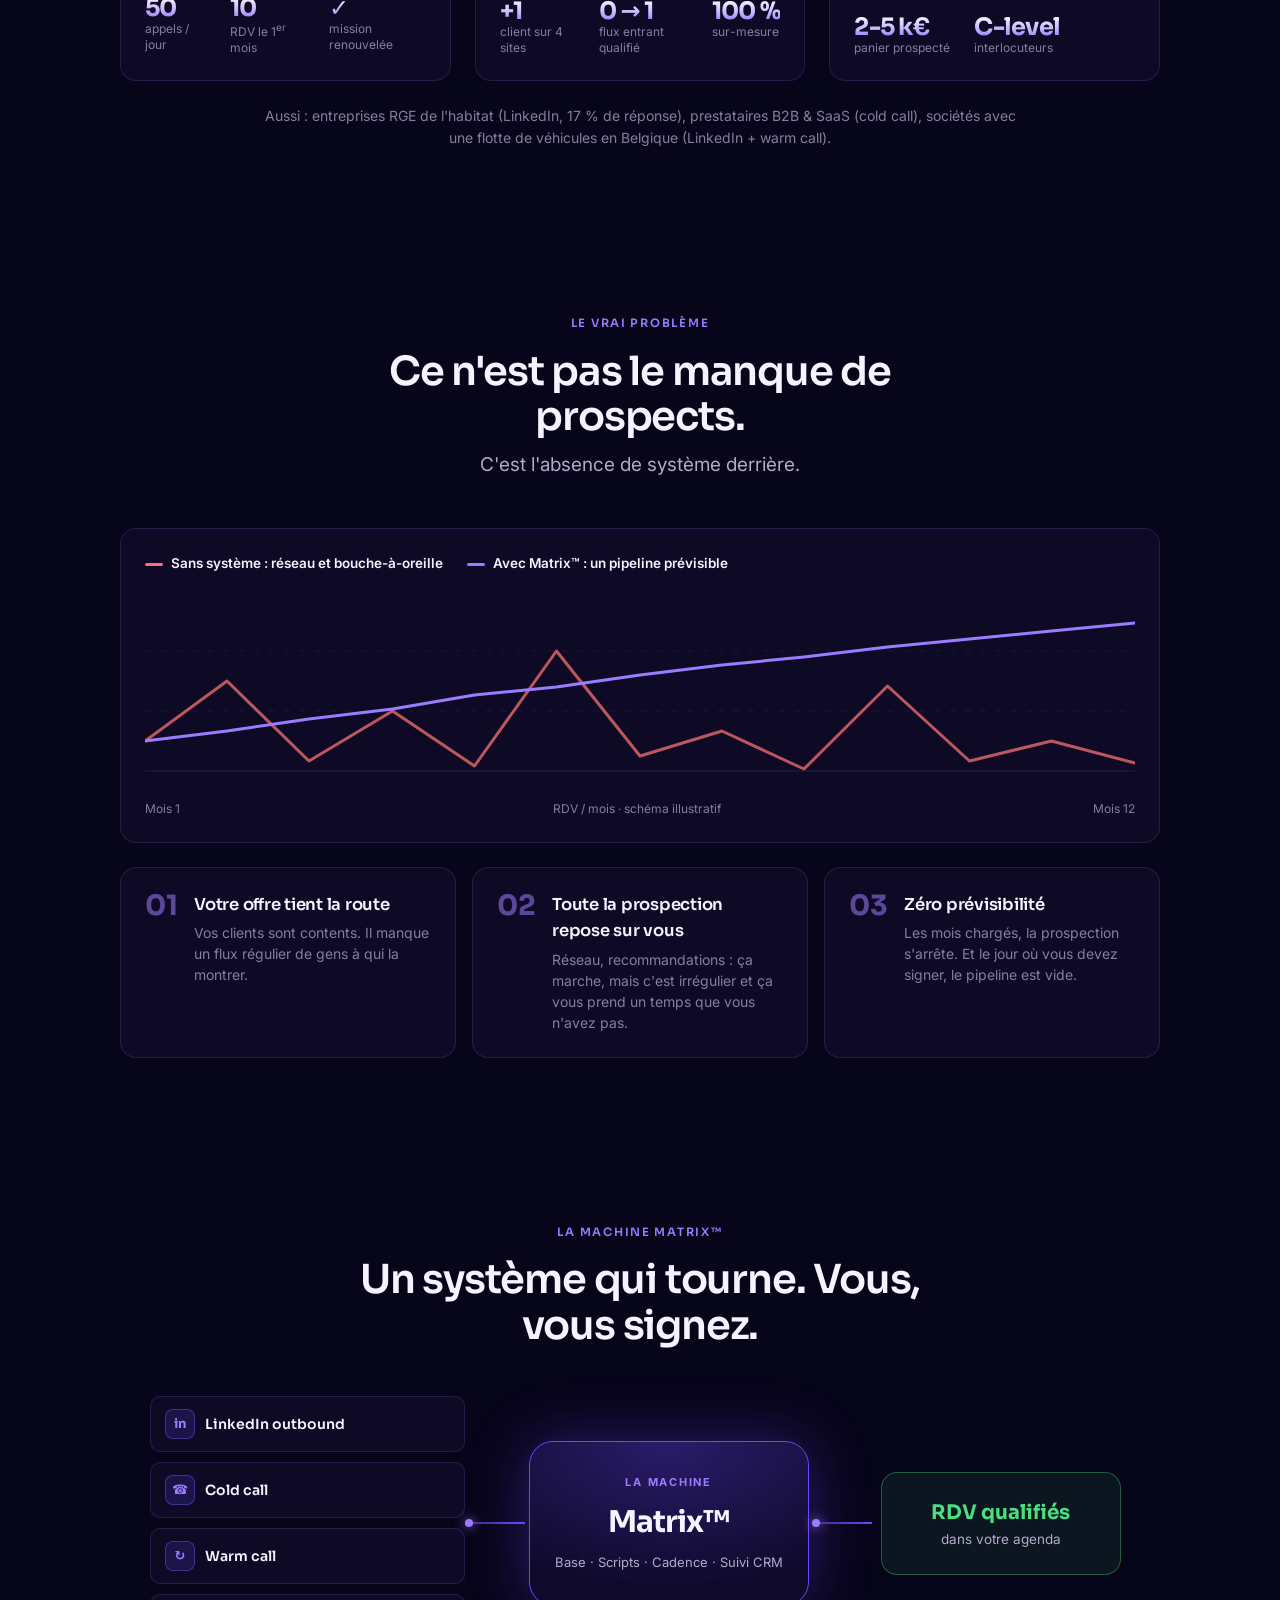
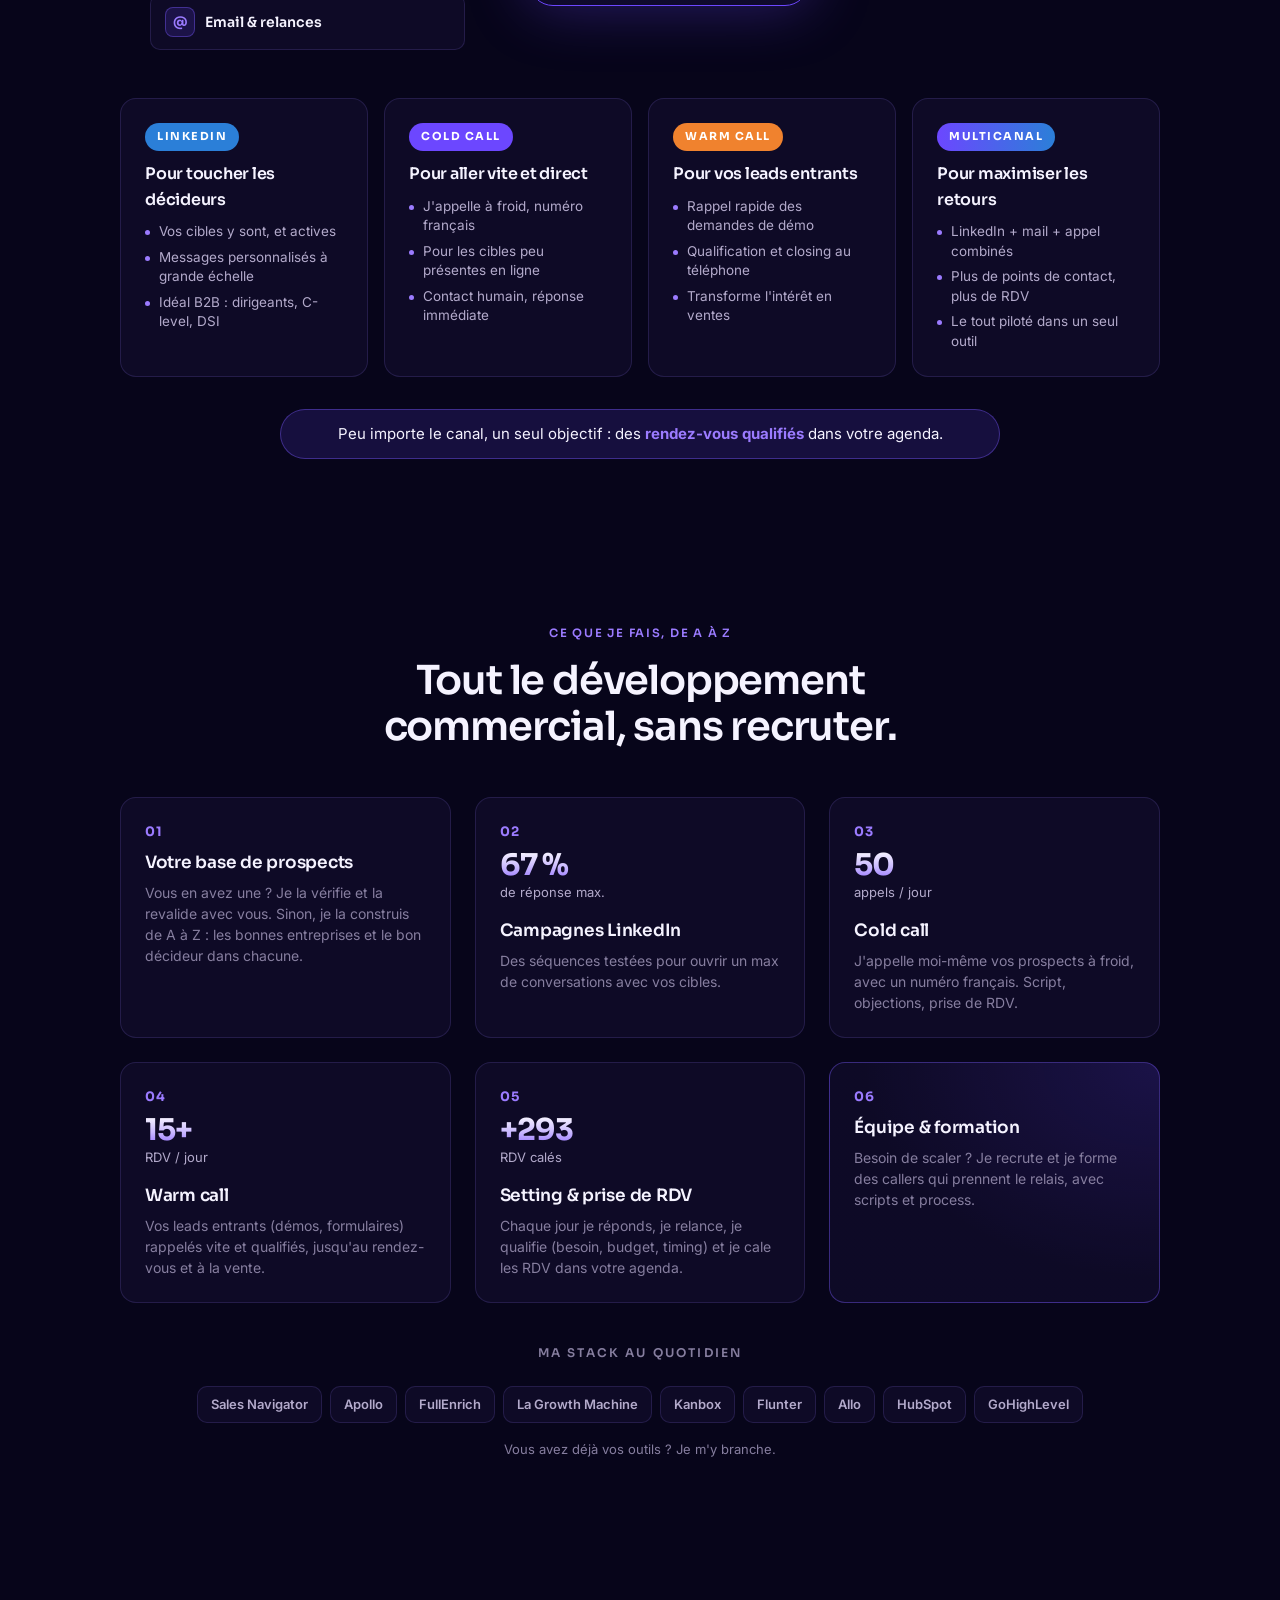
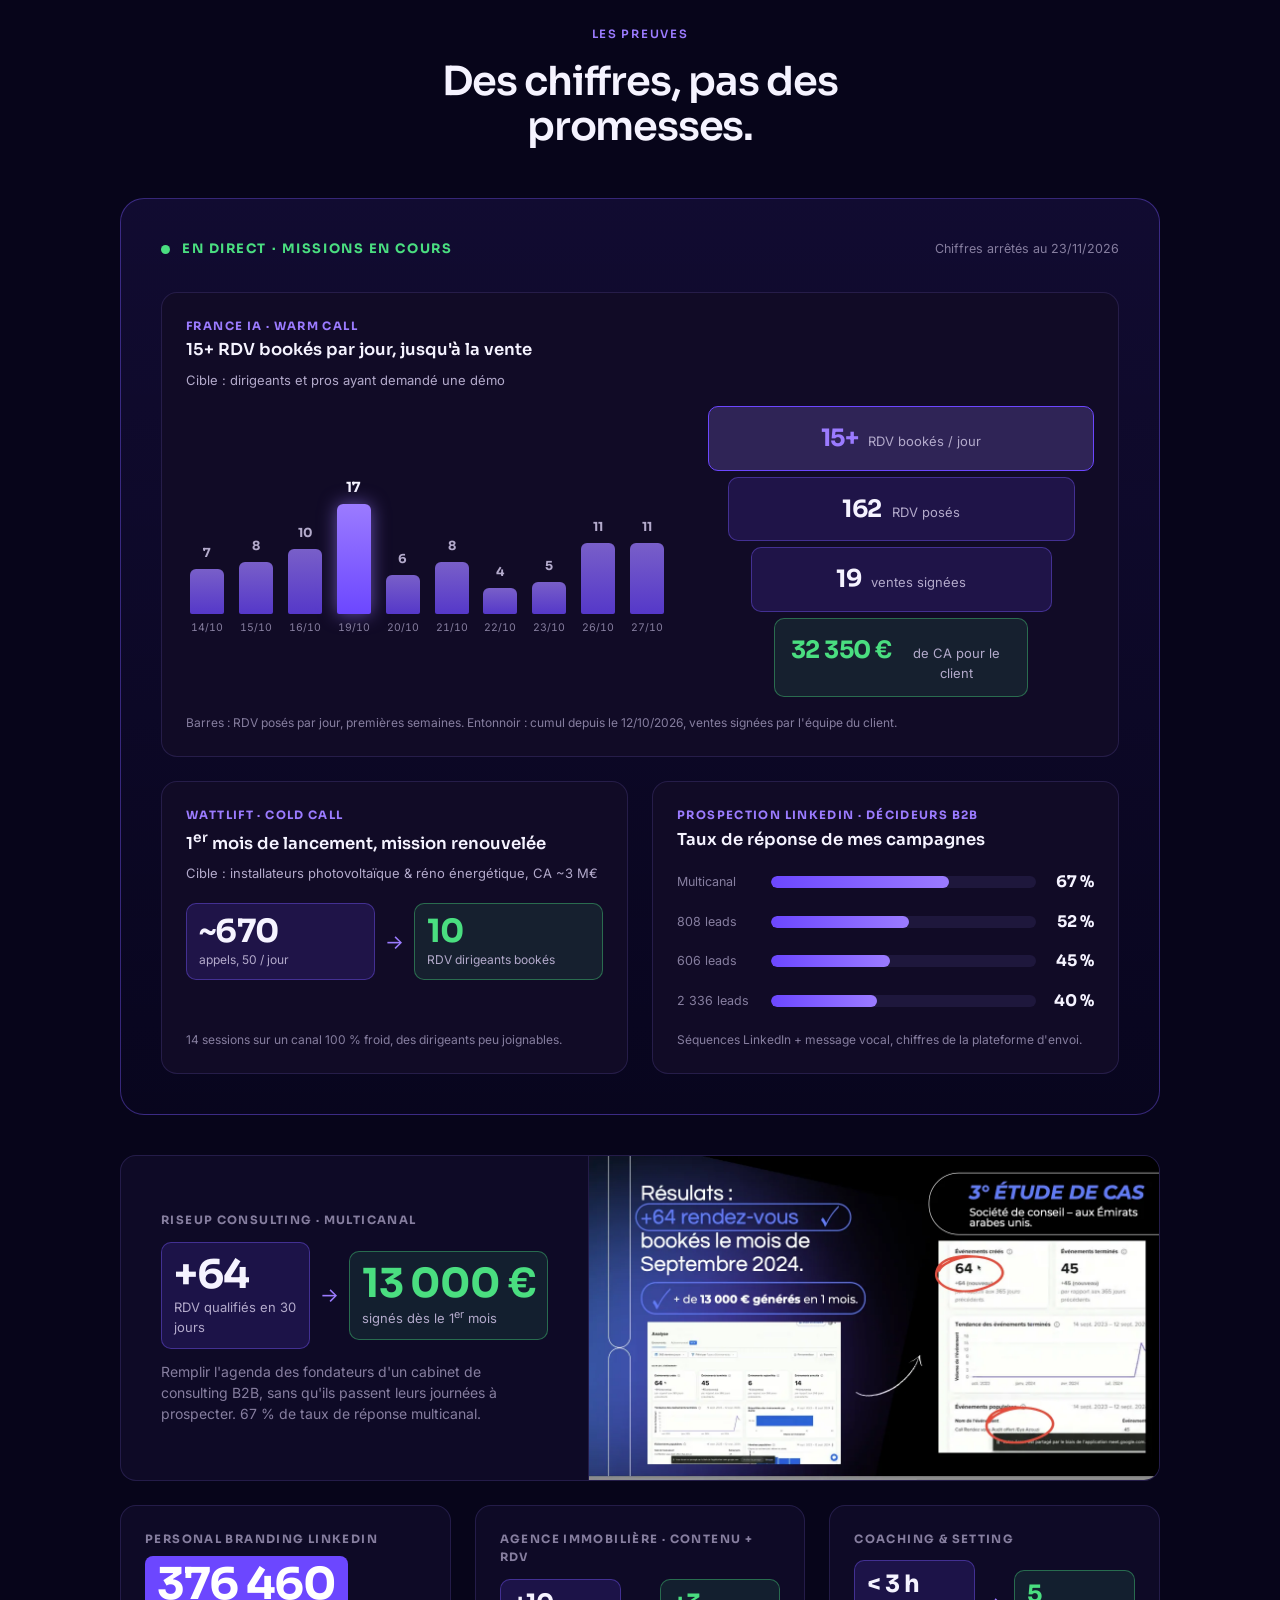
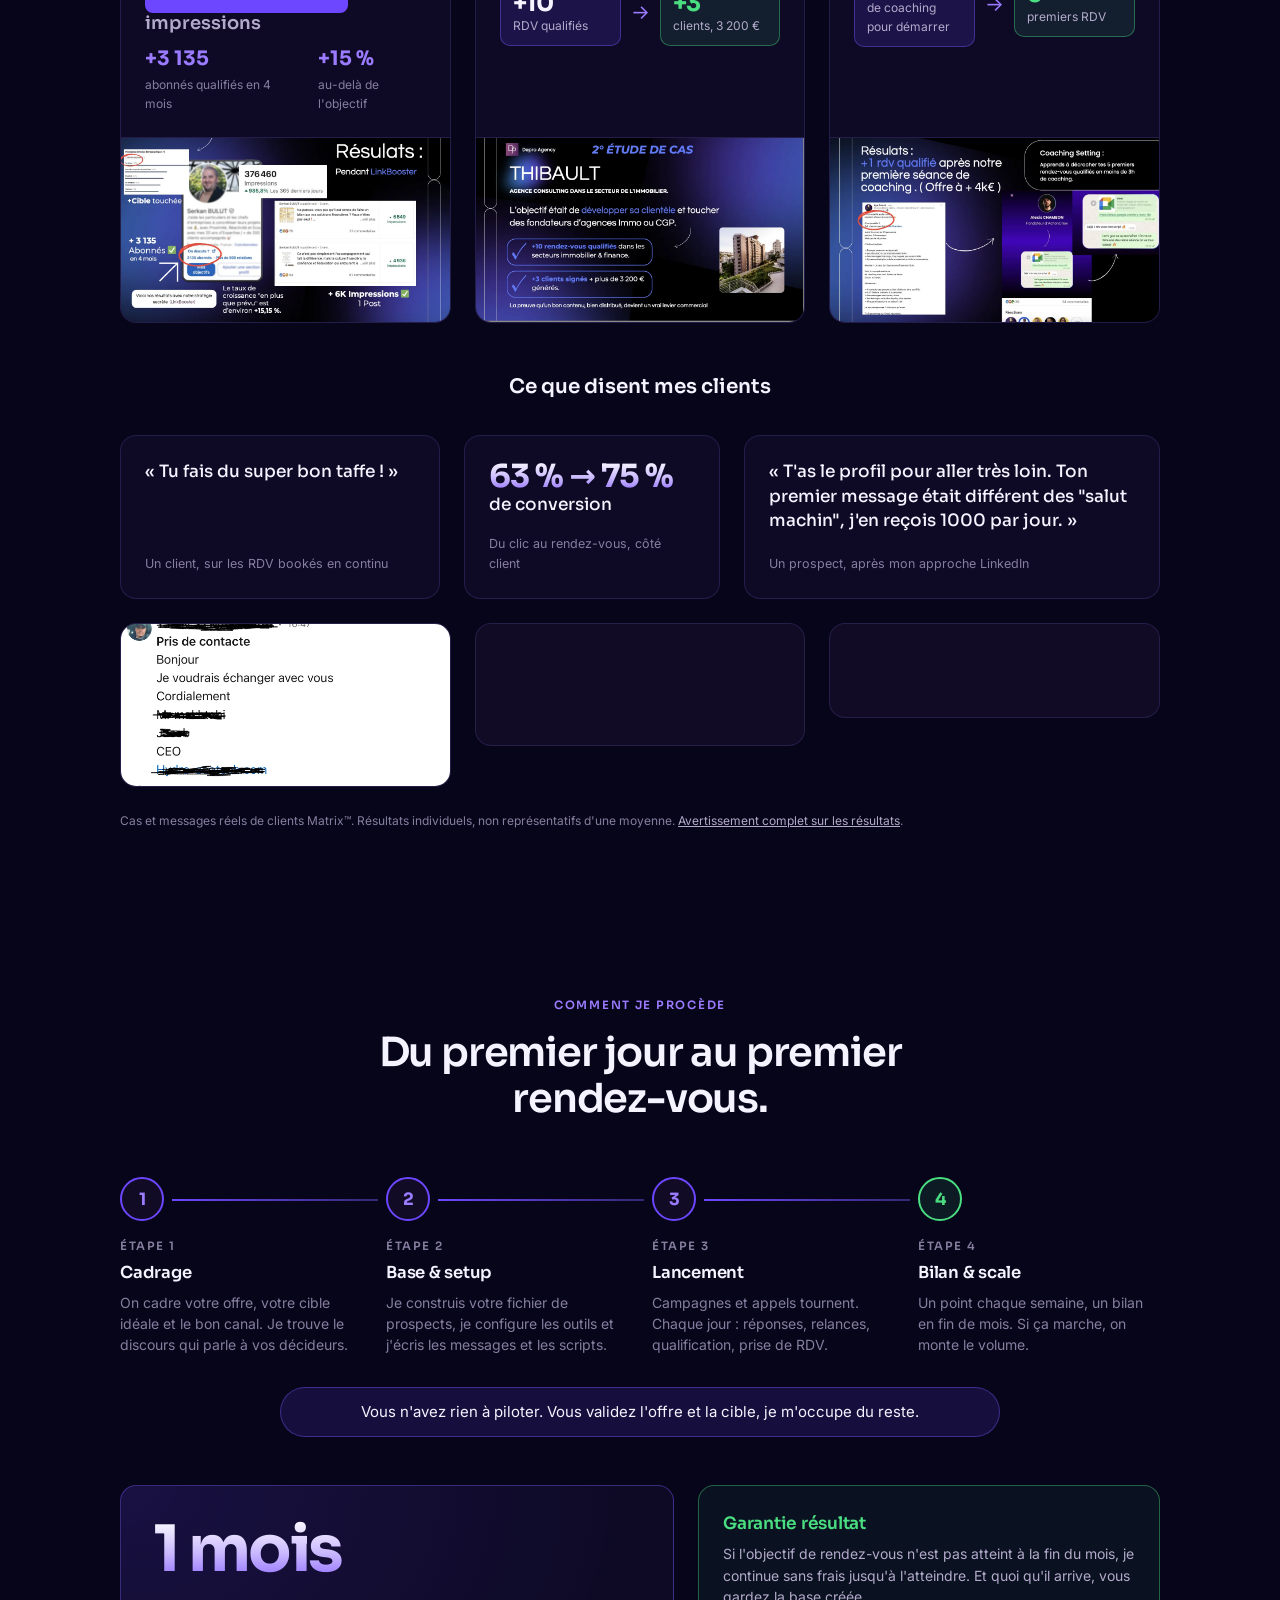
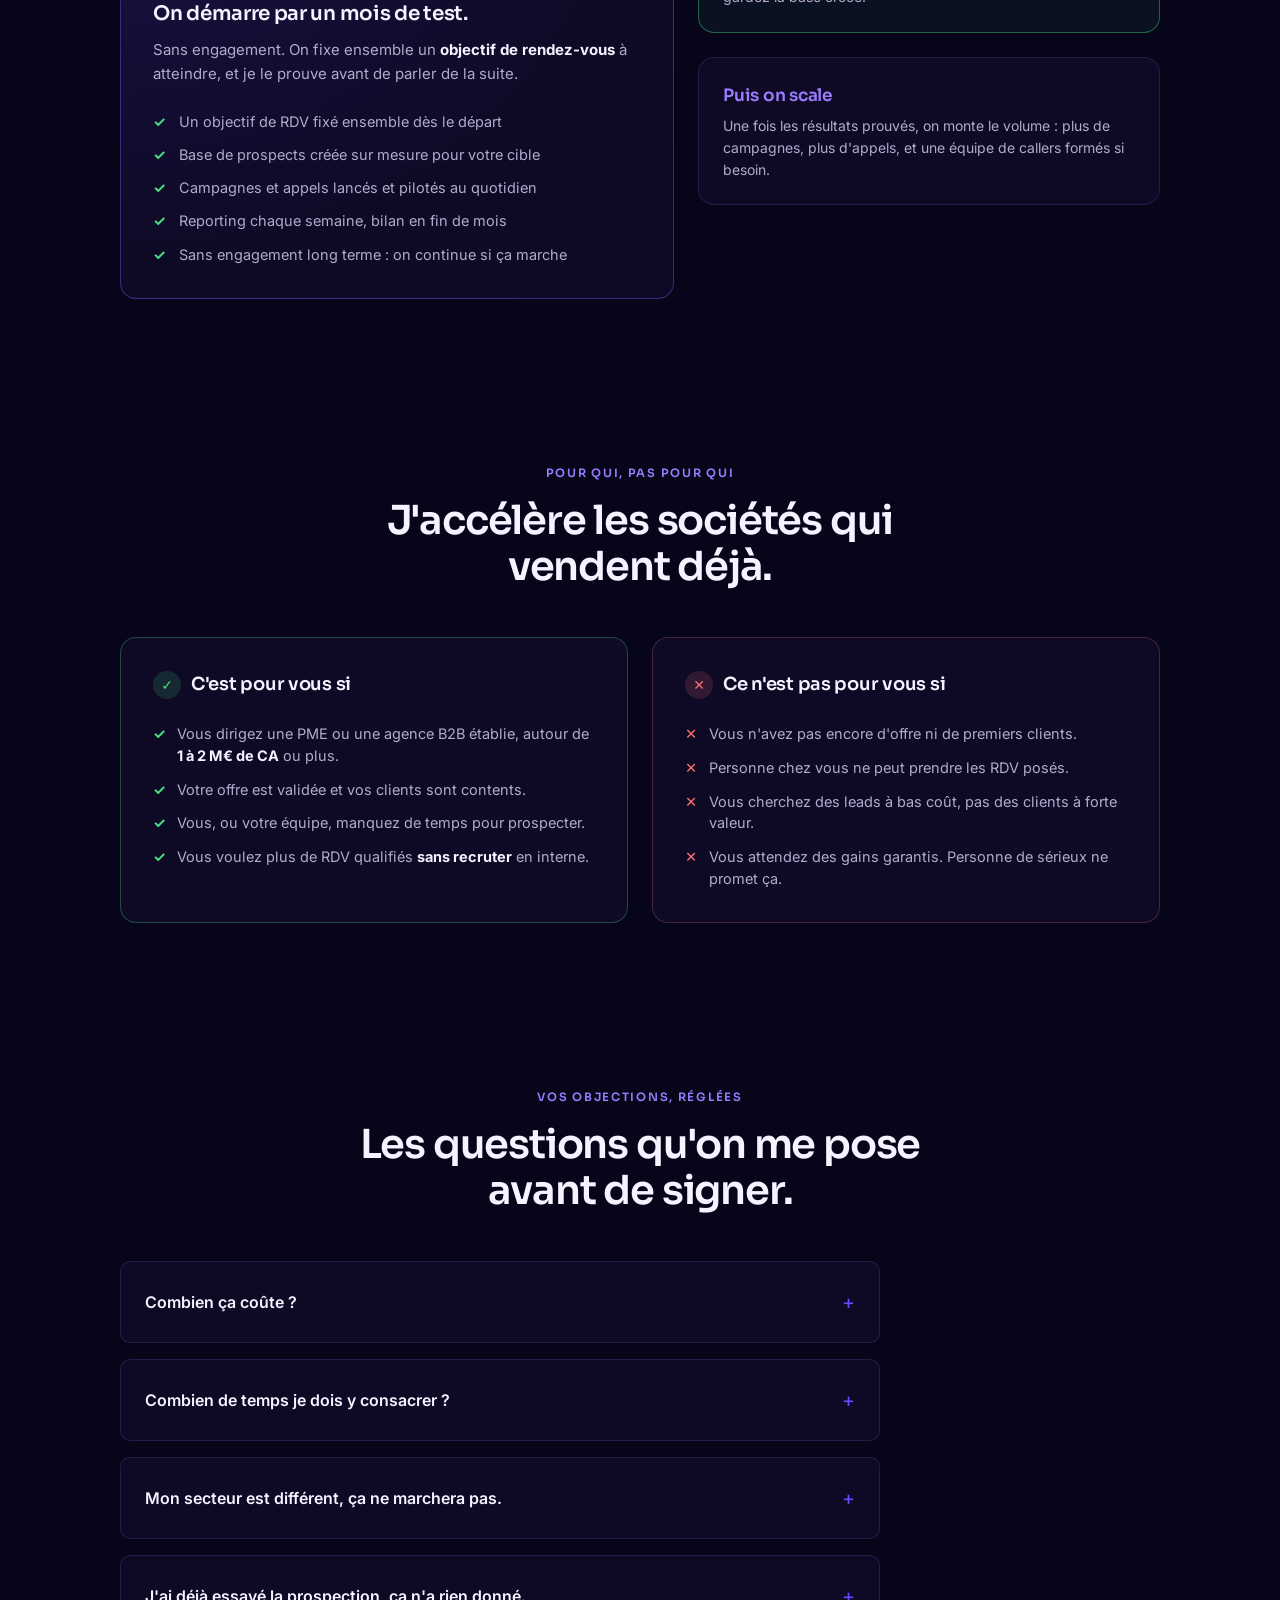
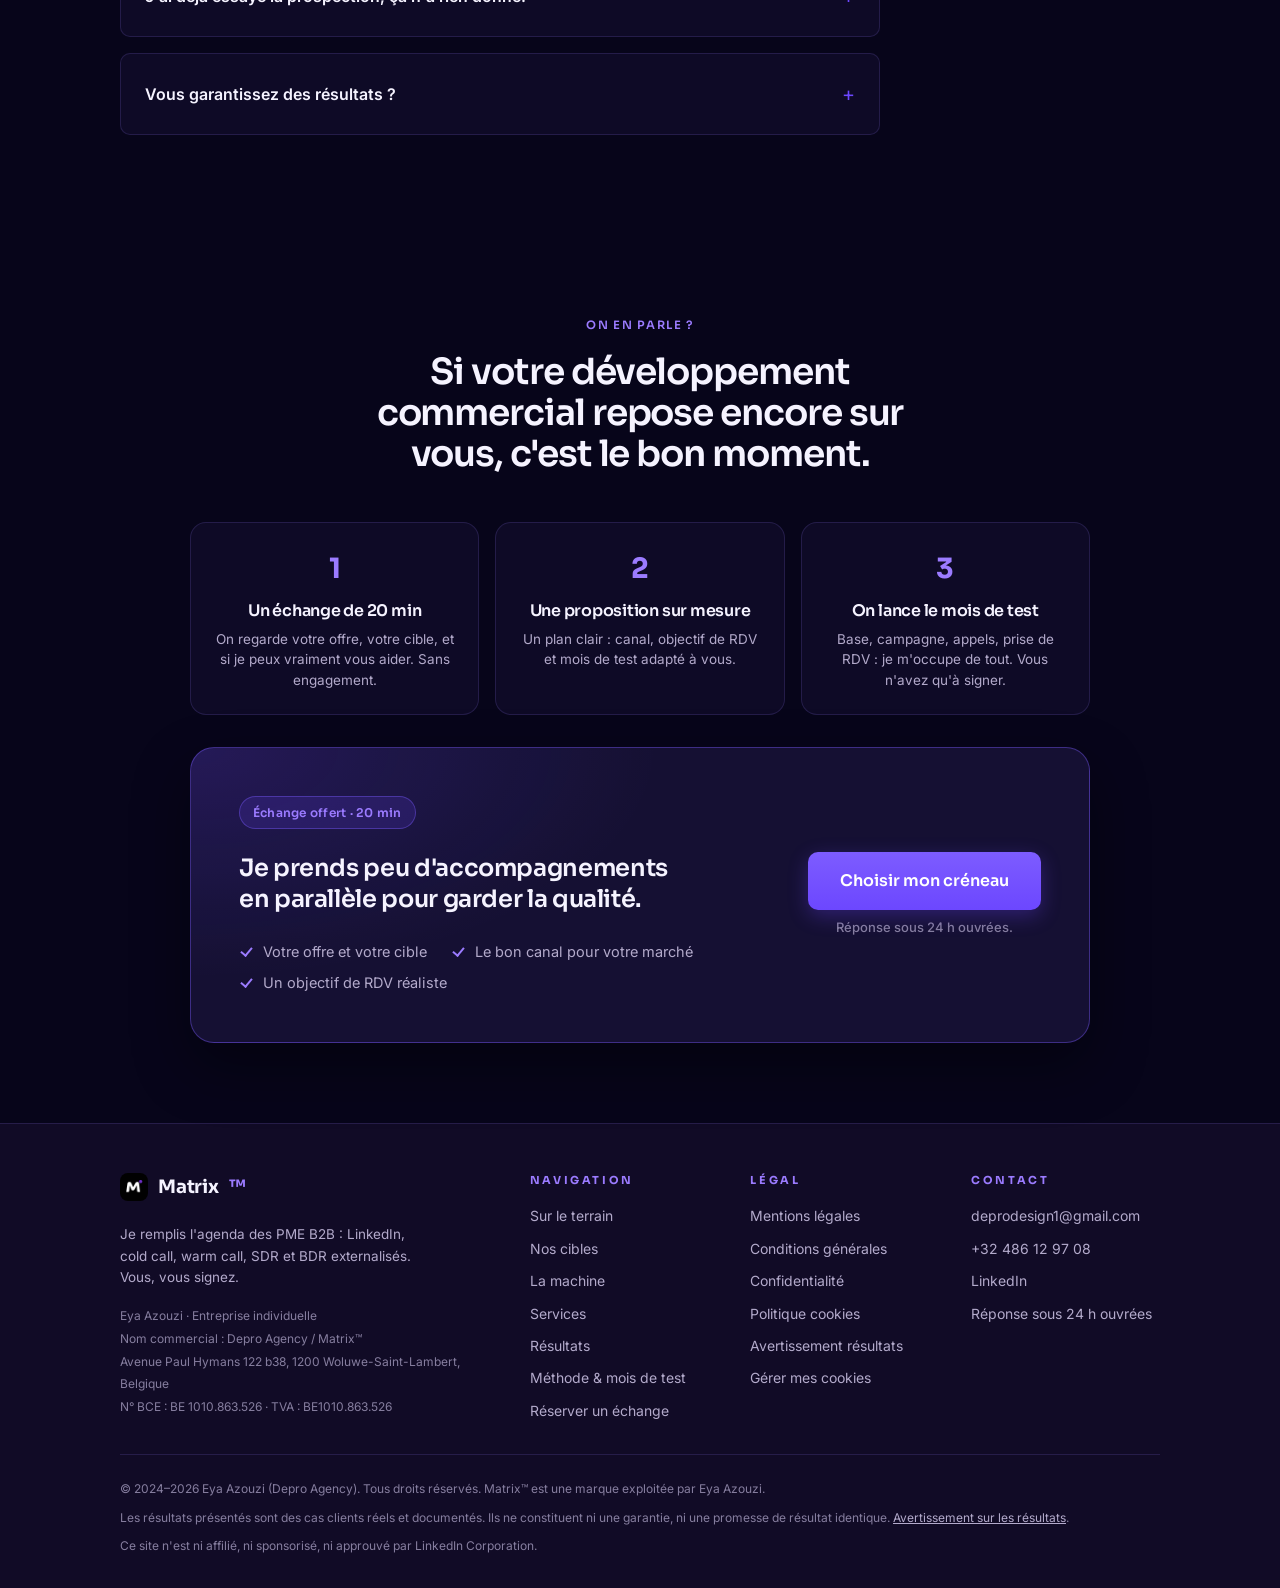
==== commit 72f4d6a9: "SEO : description schema.org alignée sur le positionnement Co-Authored-By: Claude Opus 5.5 <noreply@" ====
--- a/index.html
+++ b/index.html
@@ -37,7 +37,7 @@
     "@context": "https://schema.org",
     "@type": "ProfessionalService",
     "name": "Matrix™",
-    "description": "Machine à RDV qualifiés B2B : LinkedIn outbound, cold call, warm call, SDR et BDR externalisés.",
+    "description": "Accélérateur commercial B2B : je remplis l'agenda des PME de rendez-vous qualifiés via LinkedIn, cold call, warm call, SDR et BDR externalisés.",
     "url": "https://matrix-incubateur.be/",
     "email": "deprodesign1@gmail.com",
     "telephone": "+32486129708",
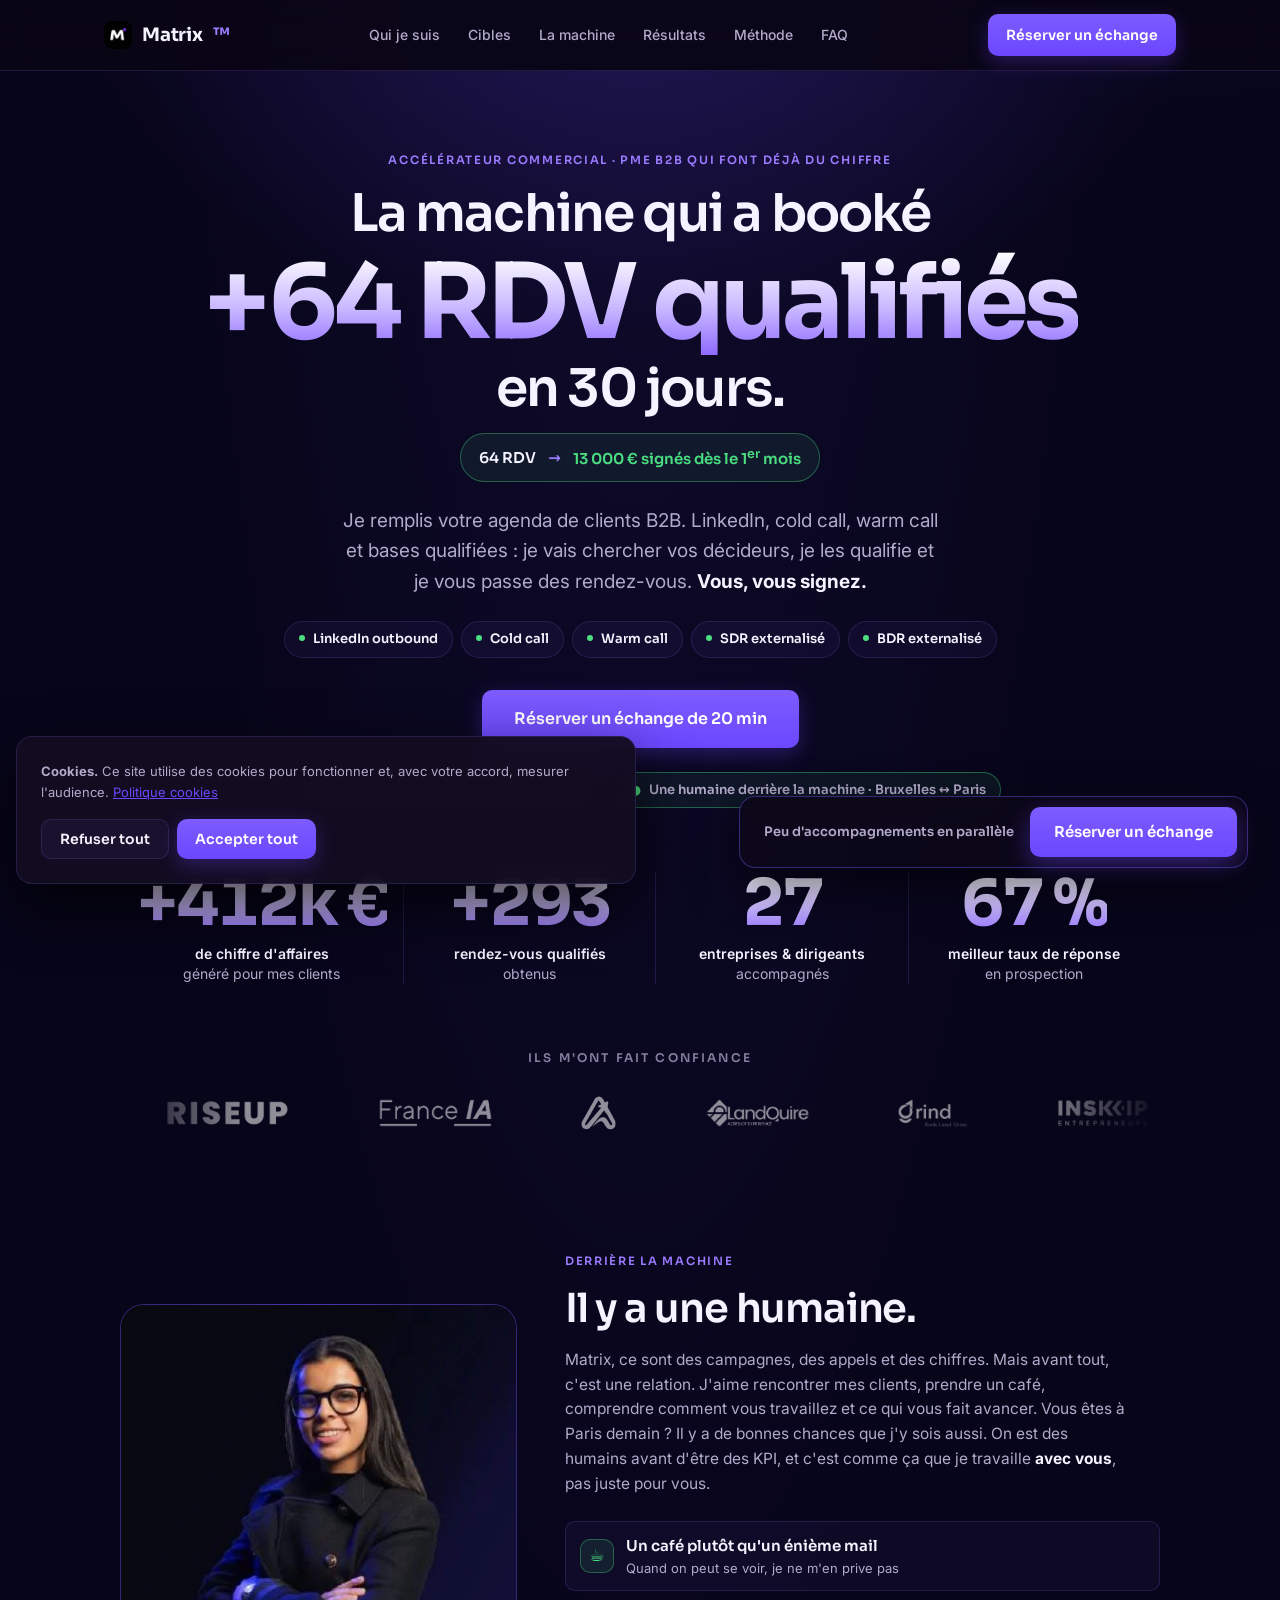
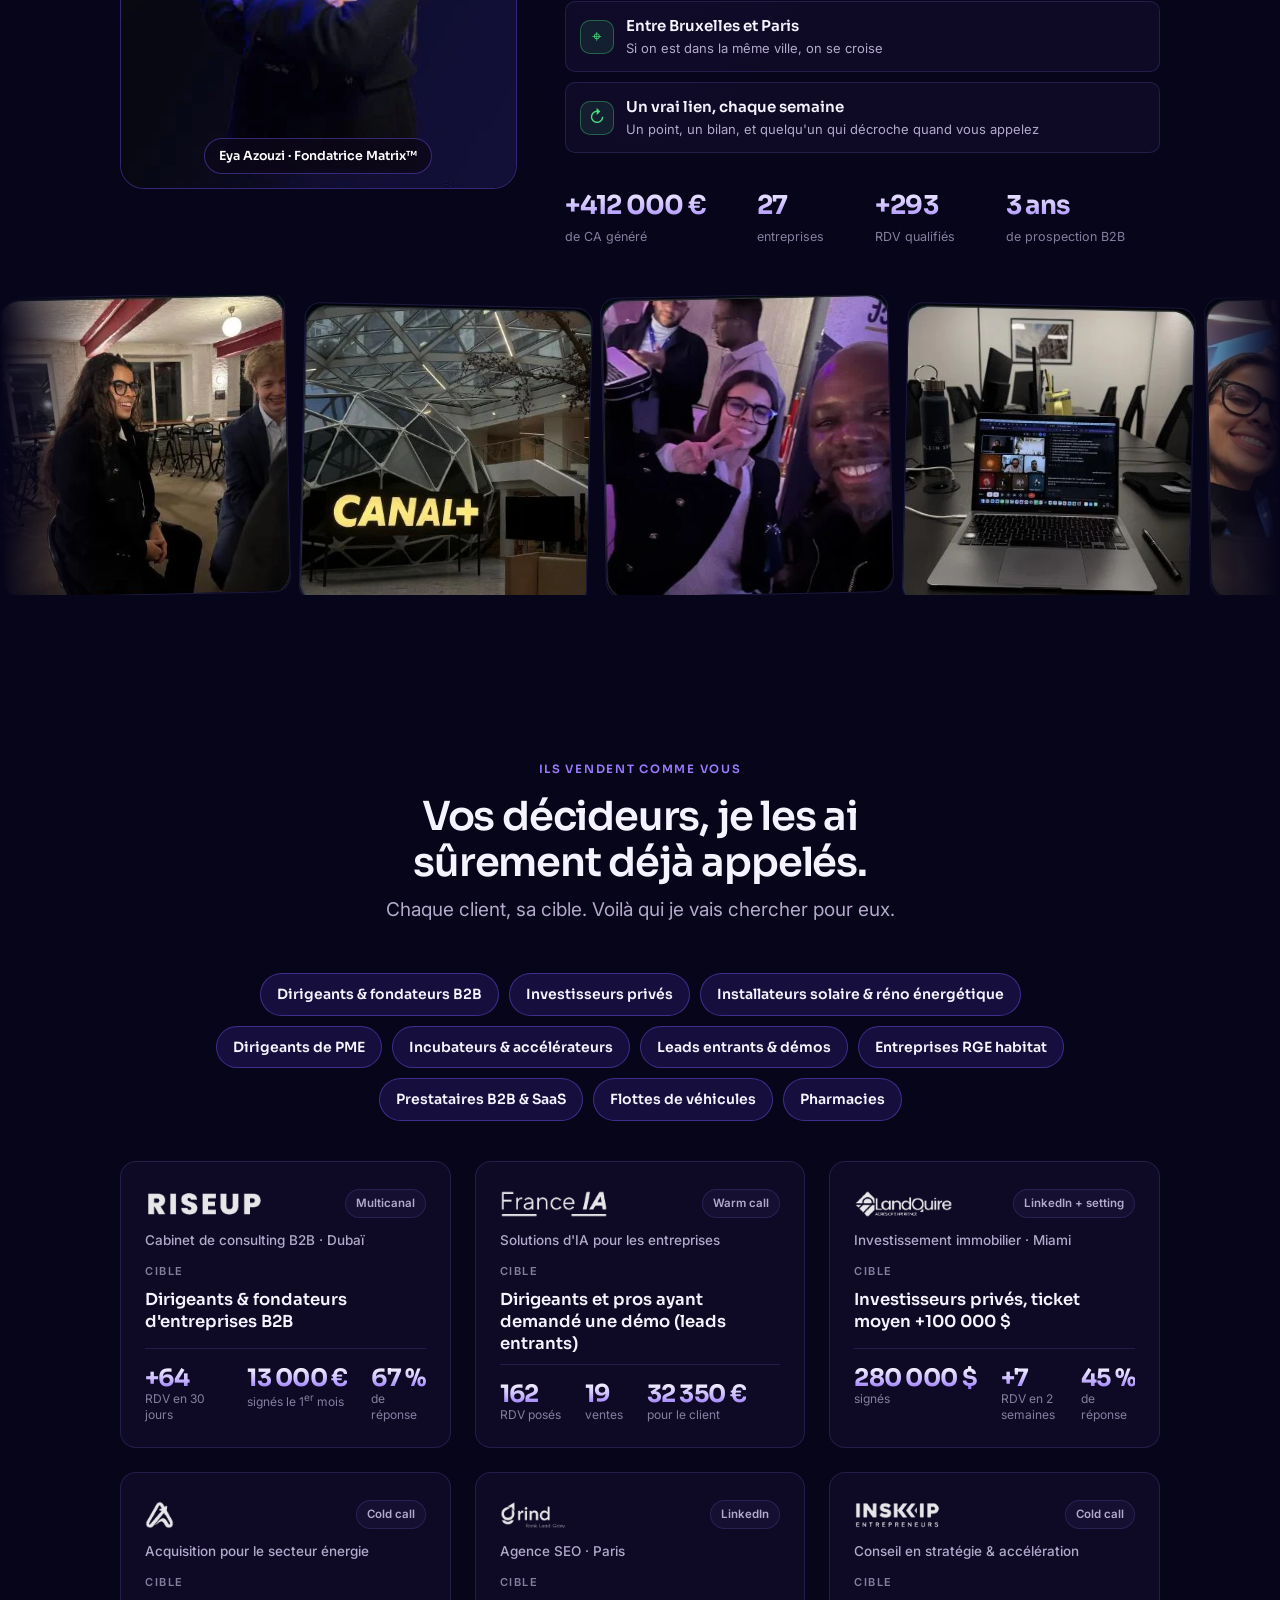
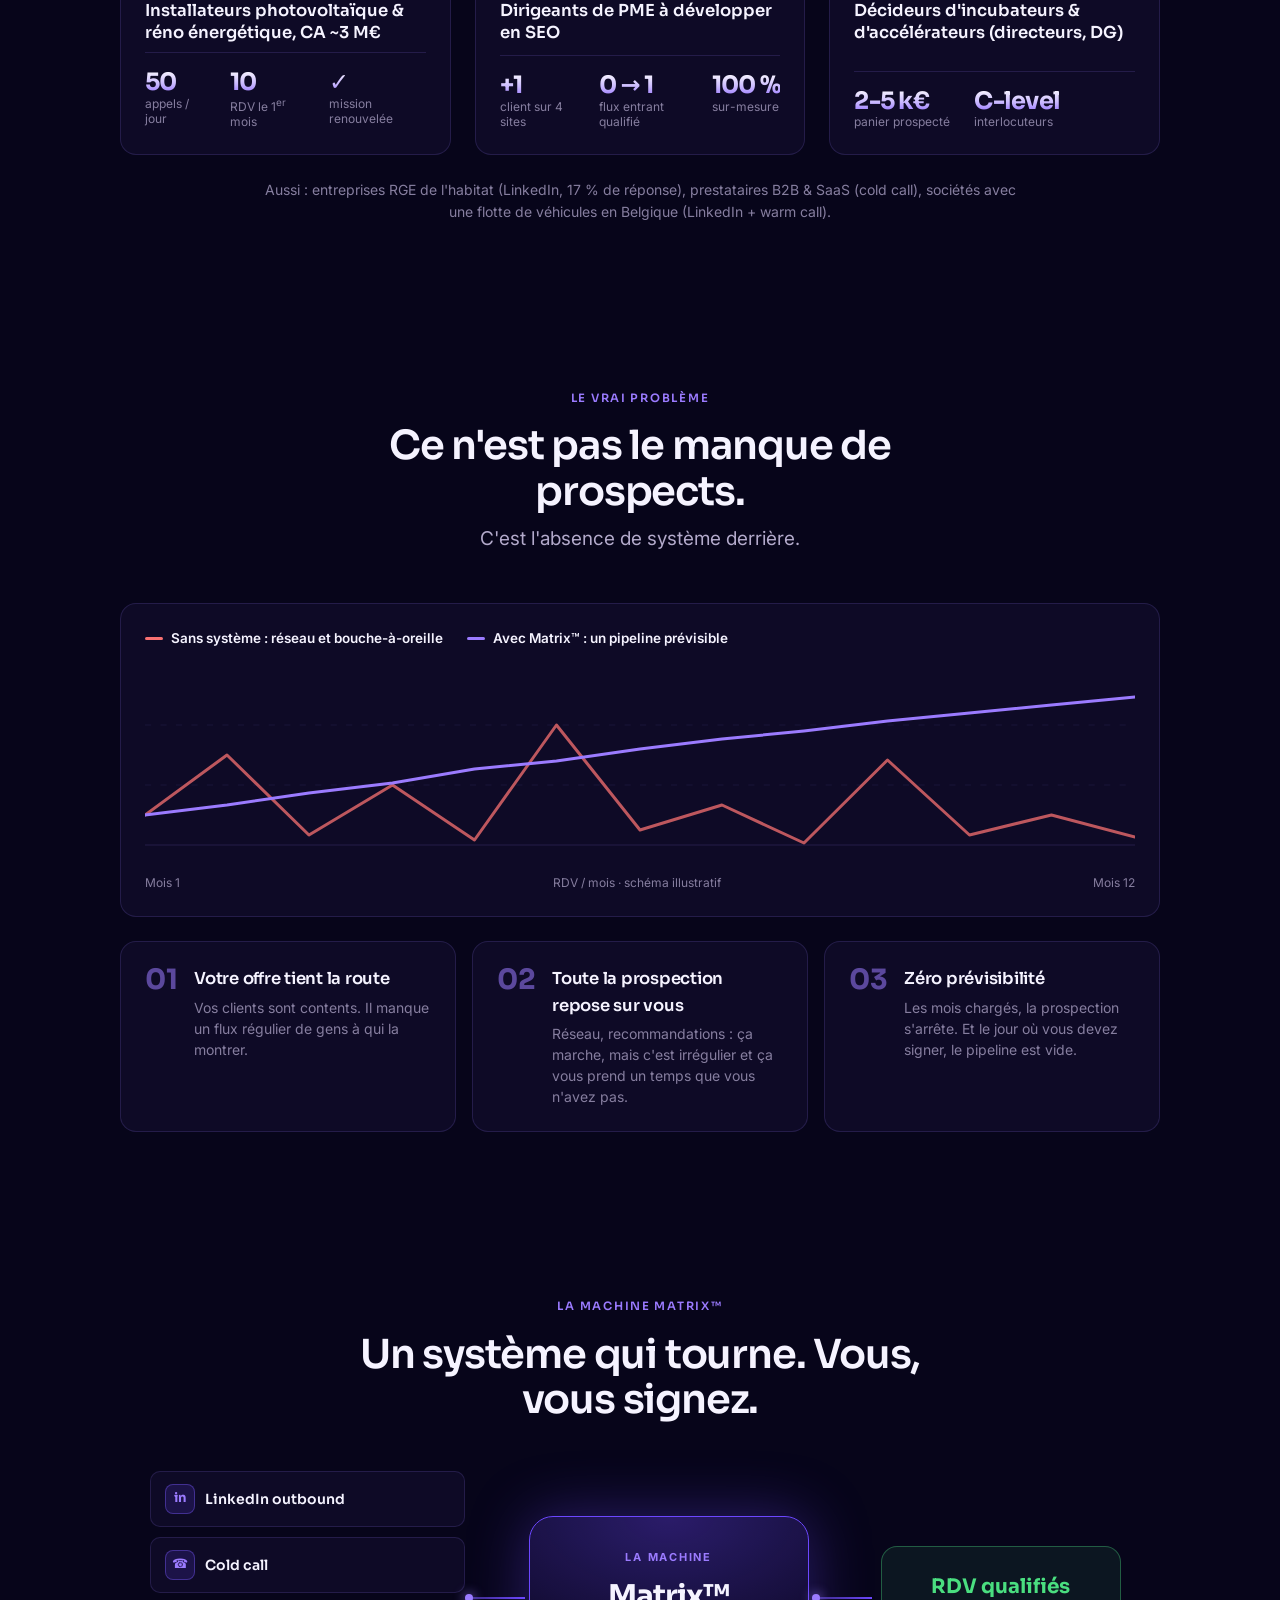
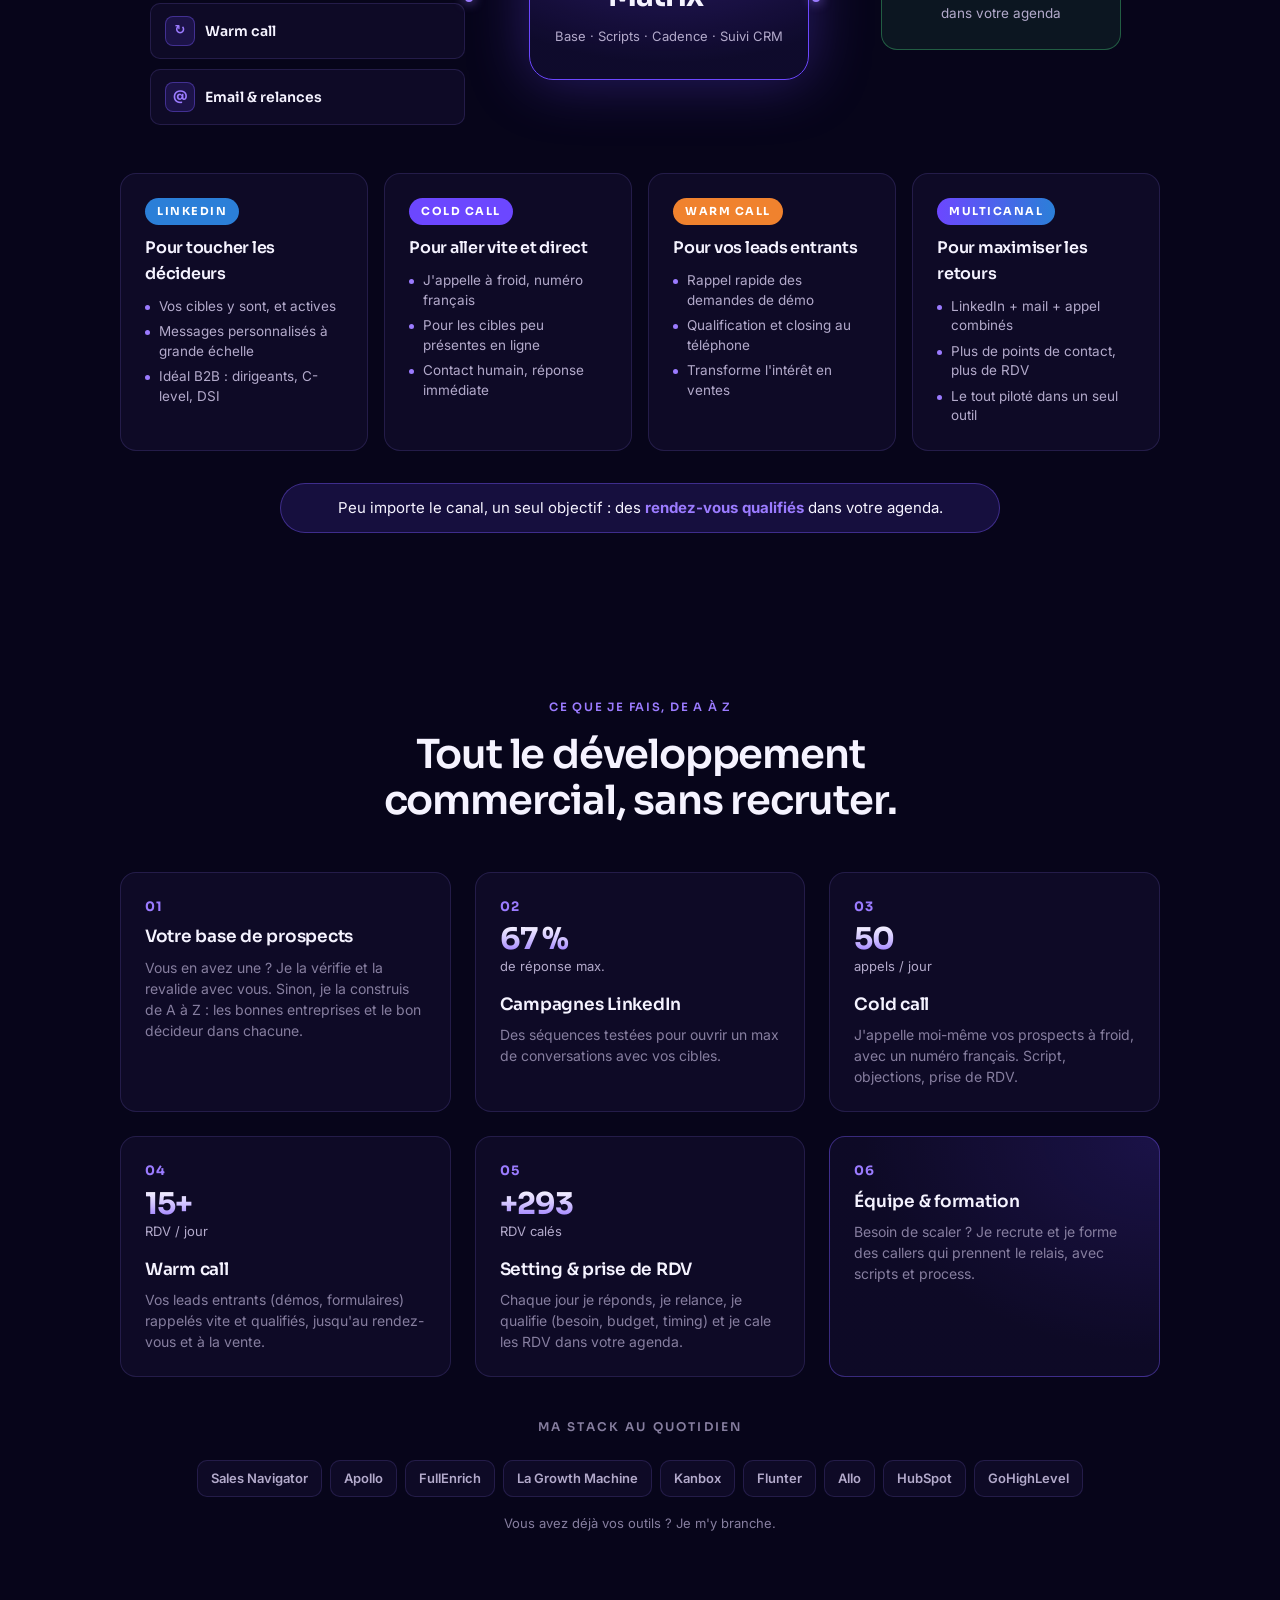
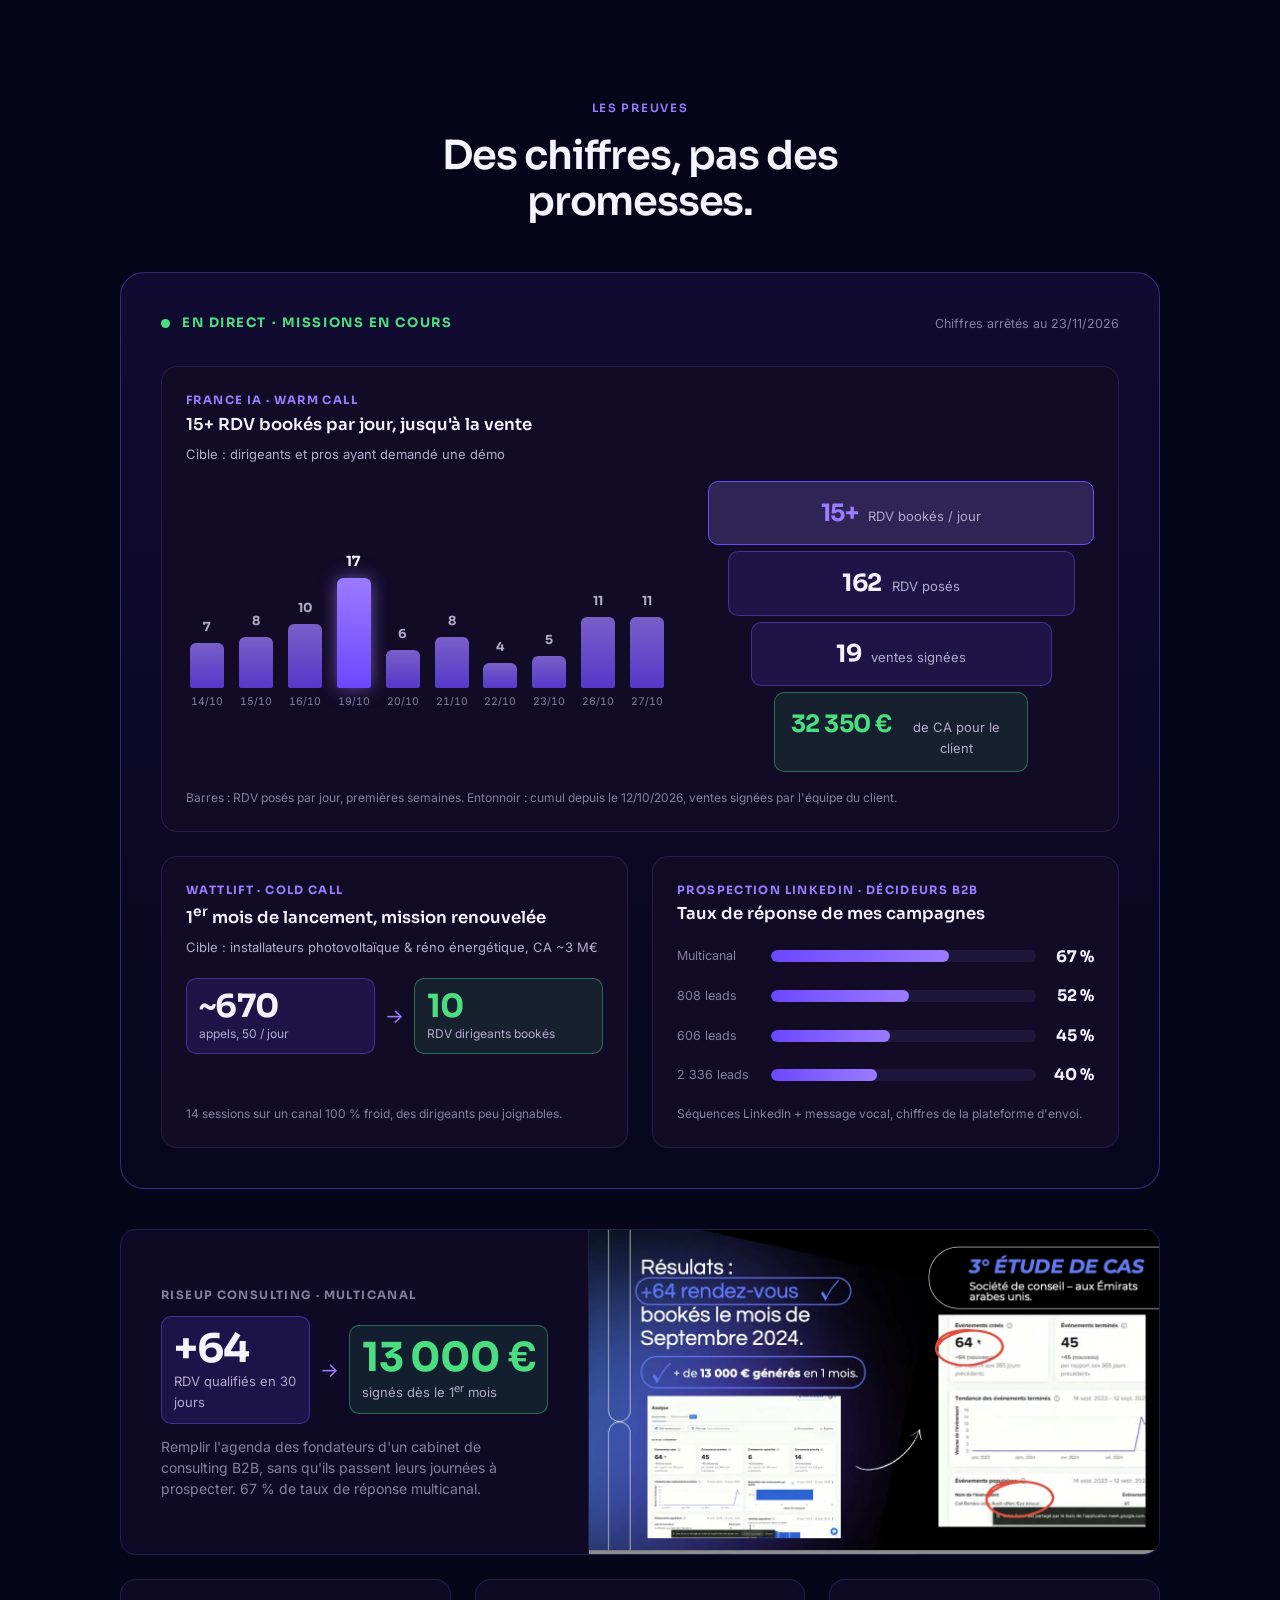
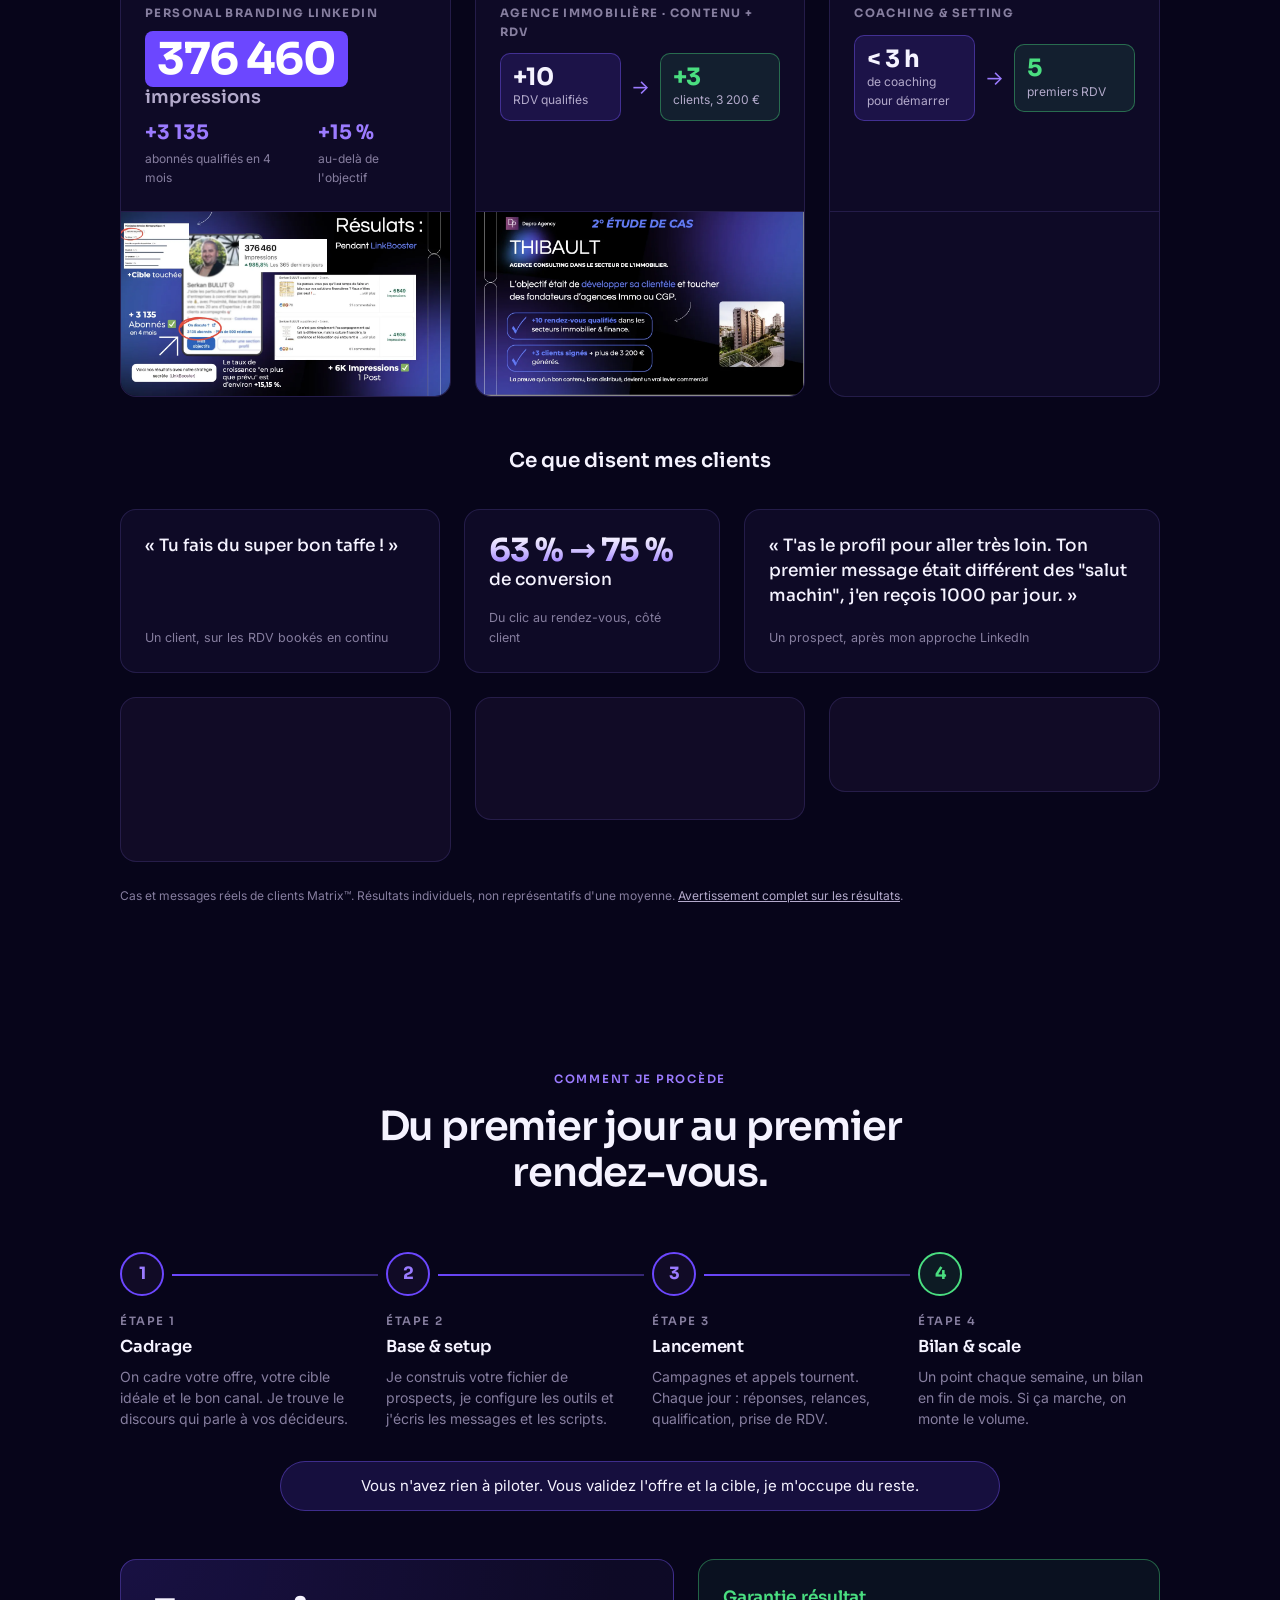
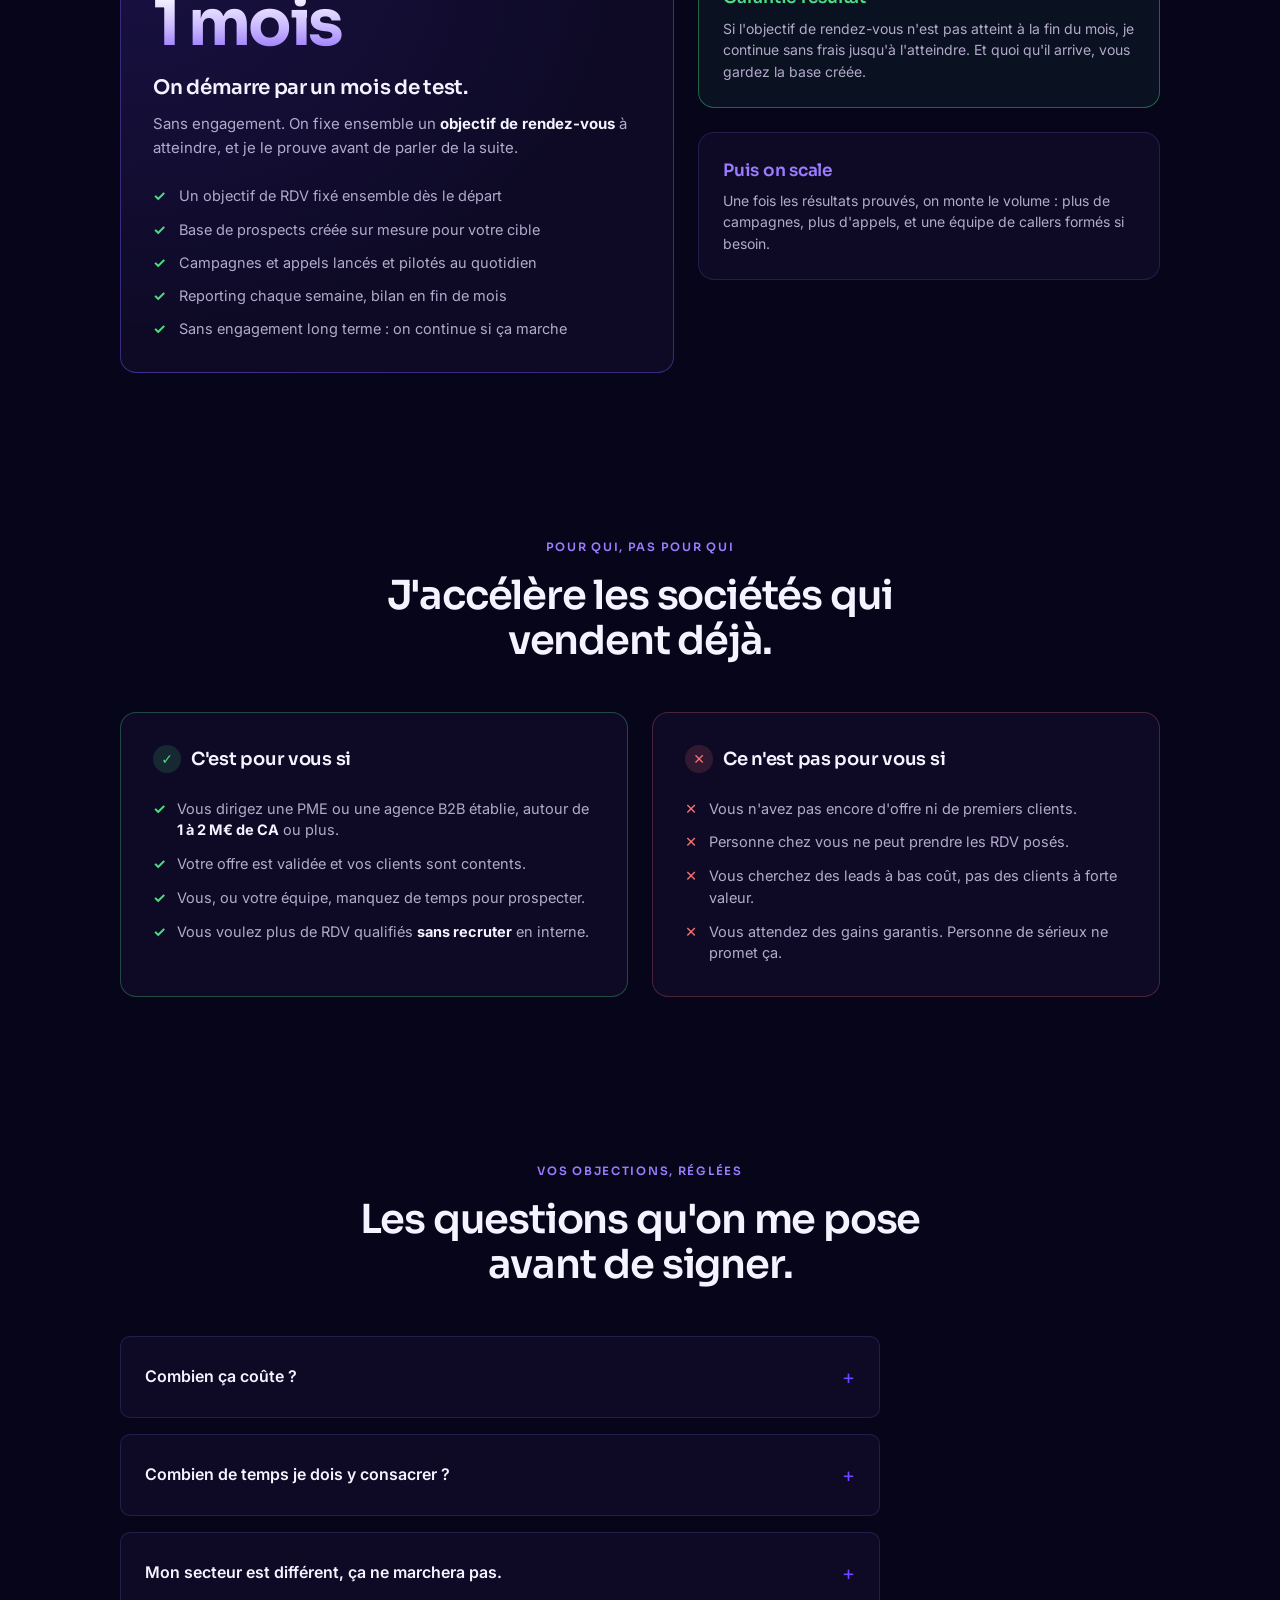
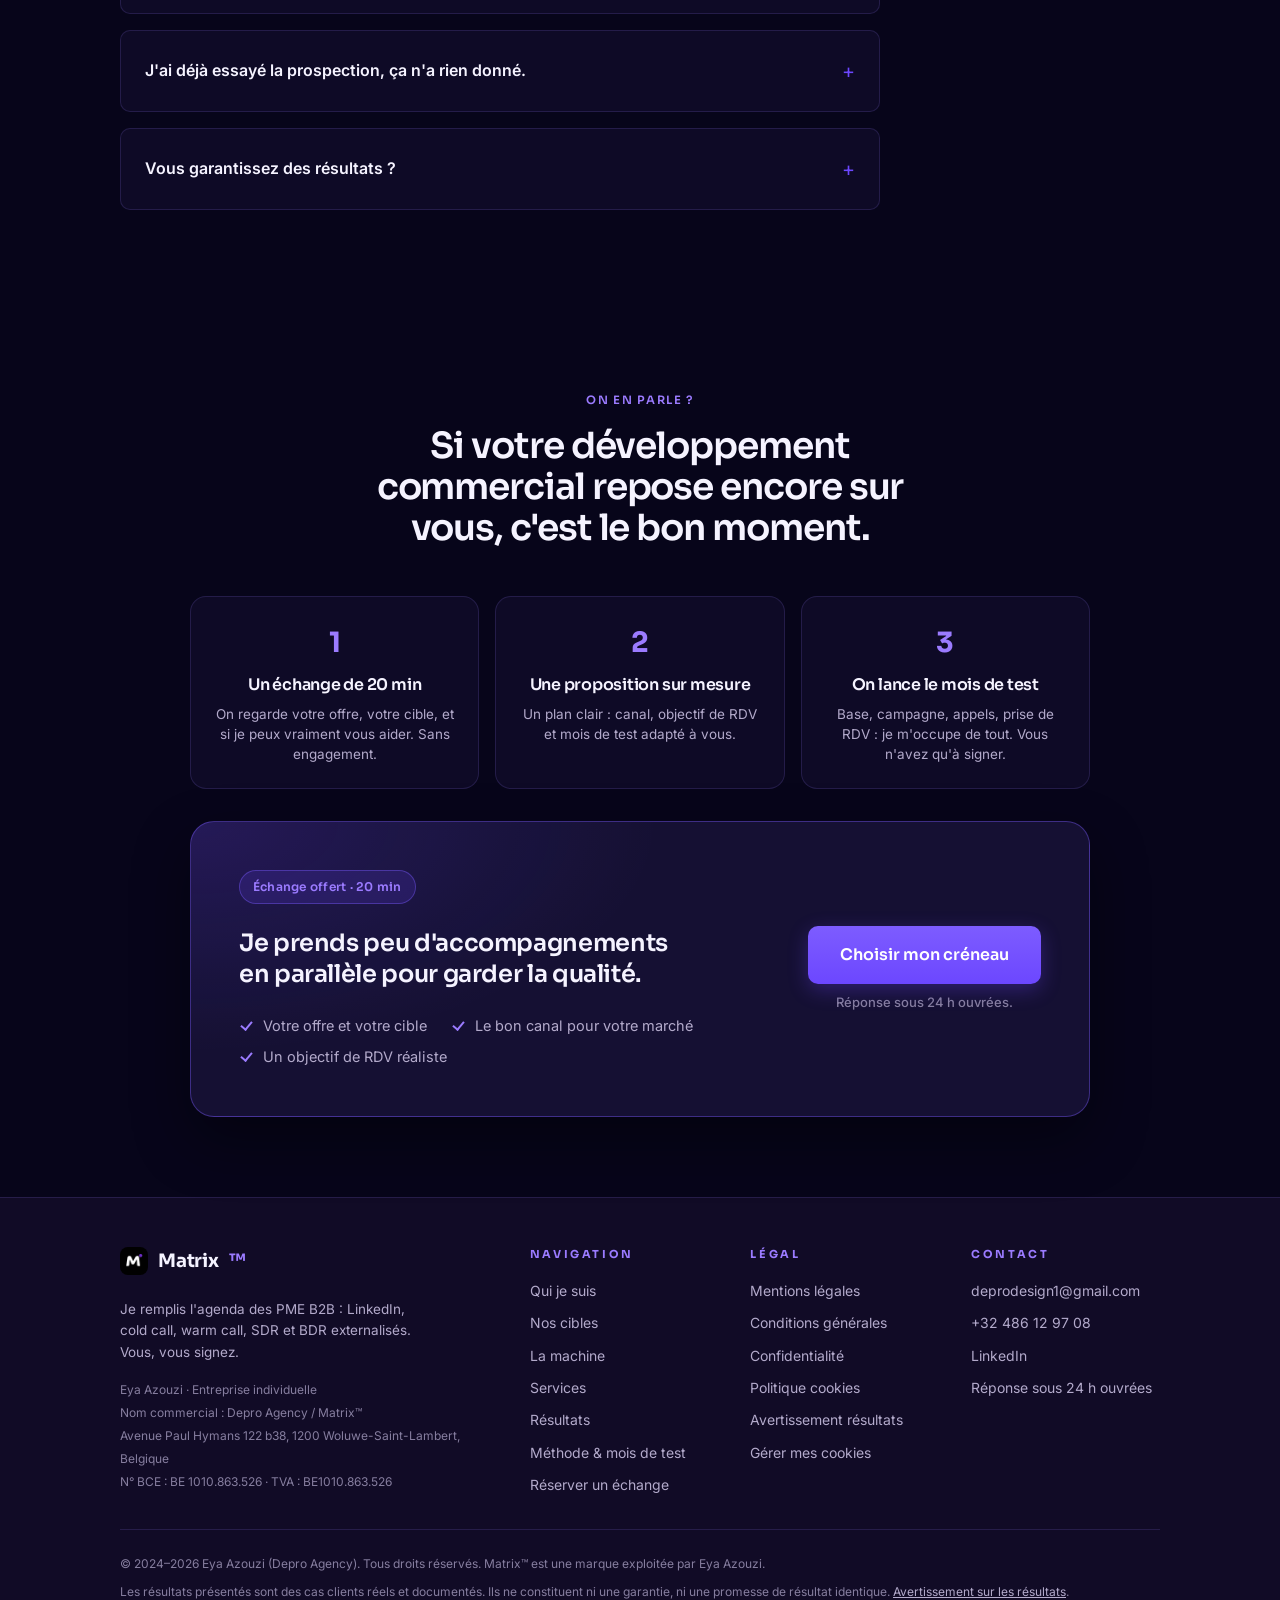
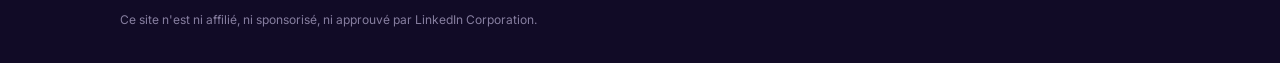
==== commit 1ff44e72: "Copy section humaine : rencontres clients sans promesse de déplacement Co-Authored-By: Claude Opus 5" ====
--- a/index.html
+++ b/index.html
@@ -108,7 +108,7 @@
           <div class="hero-cta-row">
             <a class="btn btn-primary btn-lg js-book" href="https://app.iclosed.io/e/matrix/matrix" rel="noopener">Réserver un échange de 20 min</a>
           </div>
-          <div class="hero-badges"><p class="hero-badge"><span aria-hidden="true">★</span> TOP 20 Favikon Belgium · catégorie Sales</p><p class="hero-badge hb-terrain"><span aria-hidden="true">⌖</span> En présentiel chez vous · Bruxelles → Paris</p></div>
+          <div class="hero-badges"><p class="hero-badge"><span aria-hidden="true">★</span> TOP 20 Favikon Belgium · catégorie Sales</p><p class="hero-badge hb-terrain"><span aria-hidden="true">●</span> Une humaine derrière la machine · Bruxelles ↔ Paris</p></div>
         </div>
 
         <div class="stats reveal" aria-label="Chiffres clés">
@@ -147,7 +147,7 @@
     </section>
 
     <!-- SUR LE TERRAIN -->
-    <section id="terrain" aria-label="Sur le terrain, chez mes clients">
+    <section id="terrain" aria-label="Derrière la machine">
       <div class="container">
         <div class="founder reveal">
           <div class="founder-photo">
@@ -155,13 +155,13 @@
             <span class="founder-tag">Eya Azouzi · Fondatrice Matrix™</span>
           </div>
           <div class="founder-body">
-            <span class="eyebrow">Sur le terrain, chez mes clients</span>
-            <h2>Je me déplace chez vous.</h2>
-            <p class="founder-text">Avant de prospecter pour vous, je viens vous voir. Je rencontre votre équipe, je comprends votre business, vos clients et vos marges. Je bosse <b>avec vous</b>, pas juste pour vous : l'humain passe avant tout.</p>
+            <span class="eyebrow">Derrière la machine</span>
+            <h2>Il y a une humaine.</h2>
+            <p class="founder-text">Matrix, ce sont des campagnes, des appels et des chiffres. Mais avant tout, c'est une relation. J'aime rencontrer mes clients, prendre un café, comprendre comment vous travaillez et ce qui vous fait avancer. Vous êtes à Paris demain ? Il y a de bonnes chances que j'y sois aussi. On est des humains avant d'être des KPI, et c'est comme ça que je travaille <b>avec vous</b>, pas juste pour vous.</p>
             <ul class="terrain-points">
-              <li><span class="tp-ico" aria-hidden="true">⌖</span><div><b>Bruxelles → Paris</b><span>Je me déplace là où sont mes clients</span></div></li>
-              <li><span class="tp-ico" aria-hidden="true">◎</span><div><b>Rendez-vous en face à face</b><span>Dans vos locaux, avec vos équipes</span></div></li>
-              <li><span class="tp-ico" aria-hidden="true">↻</span><div><b>Un point chaque semaine</b><span>Reporting, bilan de fin de mois, ajustements</span></div></li>
+              <li><span class="tp-ico" aria-hidden="true">☕</span><div><b>Un café plutôt qu'un énième mail</b><span>Quand on peut se voir, je ne m'en prive pas</span></div></li>
+              <li><span class="tp-ico" aria-hidden="true">⌖</span><div><b>Entre Bruxelles et Paris</b><span>Si on est dans la même ville, on se croise</span></div></li>
+              <li><span class="tp-ico" aria-hidden="true">↻</span><div><b>Un vrai lien, chaque semaine</b><span>Un point, un bilan, et quelqu'un qui décroche quand vous appelez</span></div></li>
             </ul>
             <div class="founder-kpis">
               <div><strong>+412 000 €</strong><span>de CA généré</span></div>
@@ -172,7 +172,7 @@
           </div>
         </div>
       </div>
-      <div class="photo-band reveal" aria-label="Photos sur le terrain">
+      <div class="photo-band reveal" aria-label="Photos avec mes clients et sur le terrain">
         <ul class="photo-track">
           <li><img src="/assets/img/terrain-1.webp" alt="Rendez-vous client en face à face" width="374" height="390"></li>
           <li><img src="/assets/img/terrain-5.webp" alt="Rendez-vous chez CANAL+" width="374" height="390"></li>
@@ -788,7 +788,7 @@
         <nav class="footer-col" aria-label="Navigation pied de page">
           <p class="footer-title">Navigation</p>
           <ul>
-            <li><a href="#terrain">Sur le terrain</a></li>
+            <li><a href="#terrain">Qui je suis</a></li>
             <li><a href="#cibles">Nos cibles</a></li>
             <li><a href="#systeme">La machine</a></li>
             <li><a href="#offres">Services</a></li>
